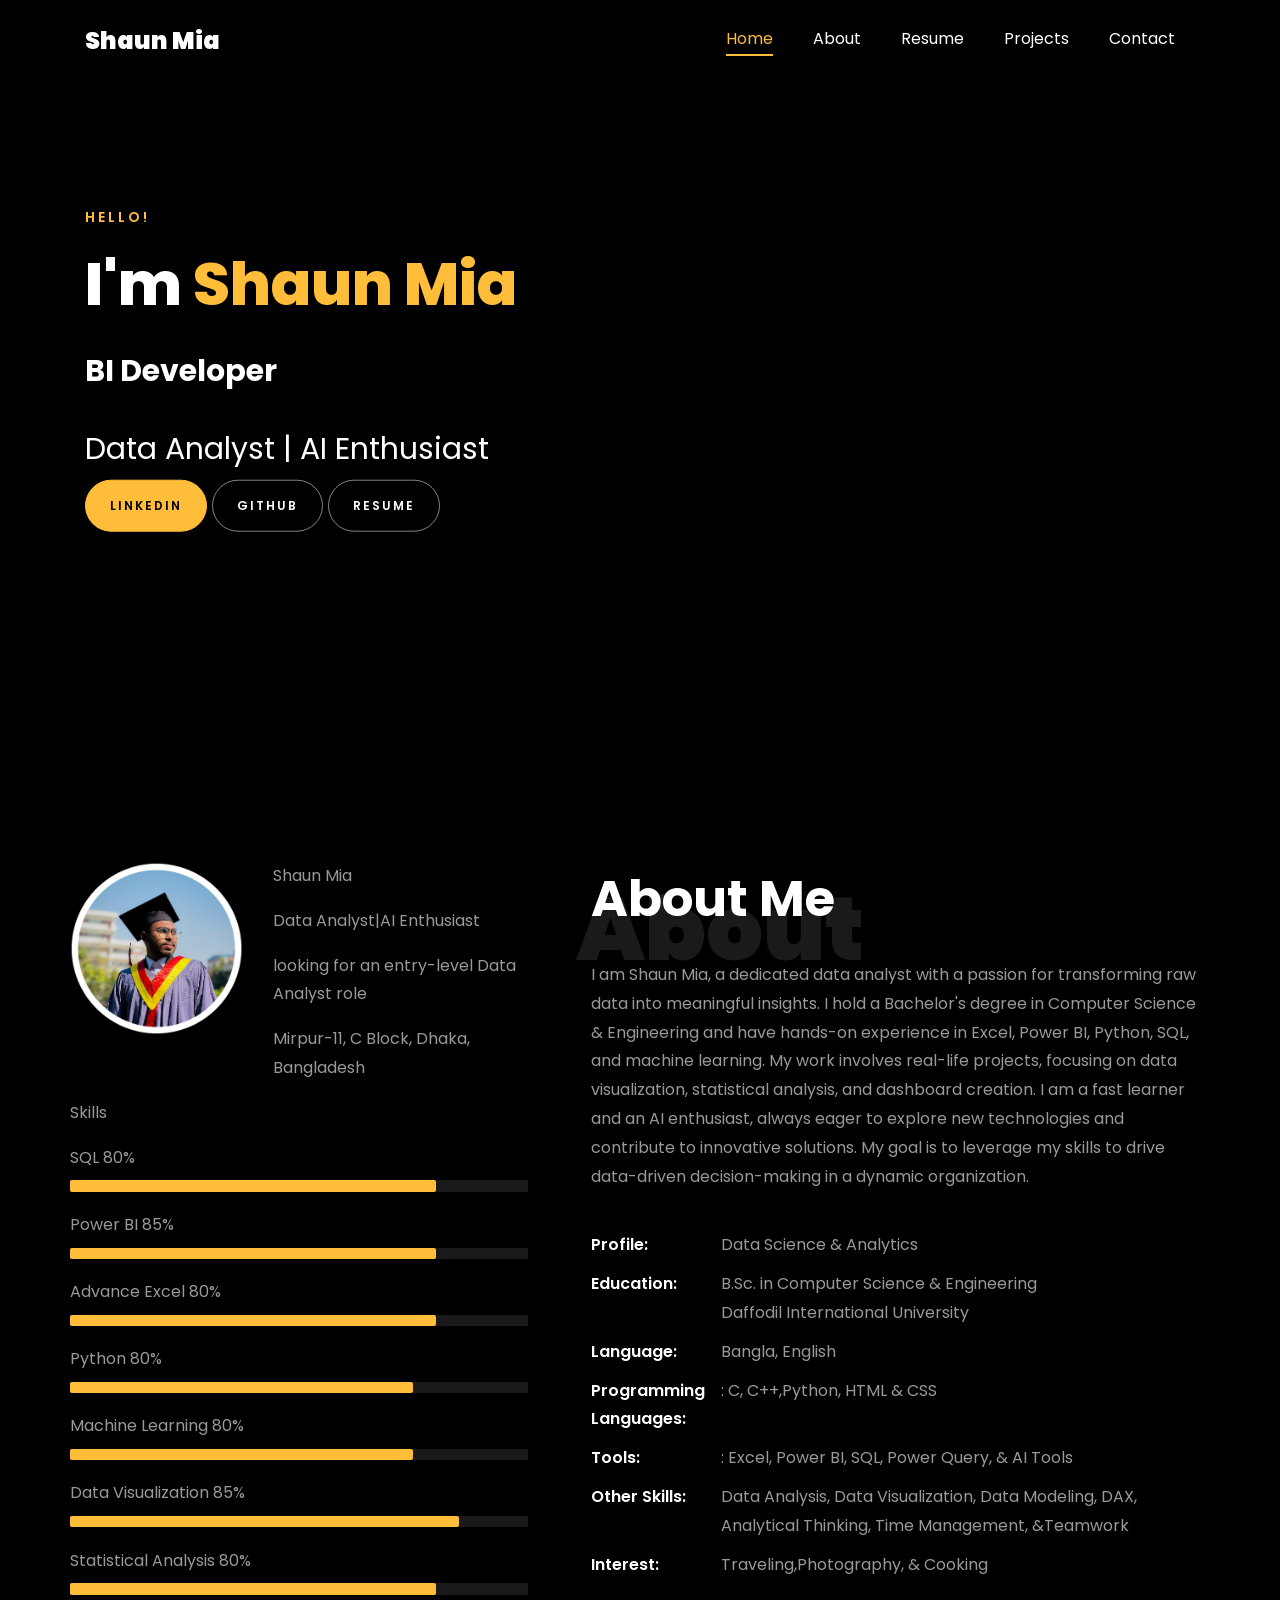
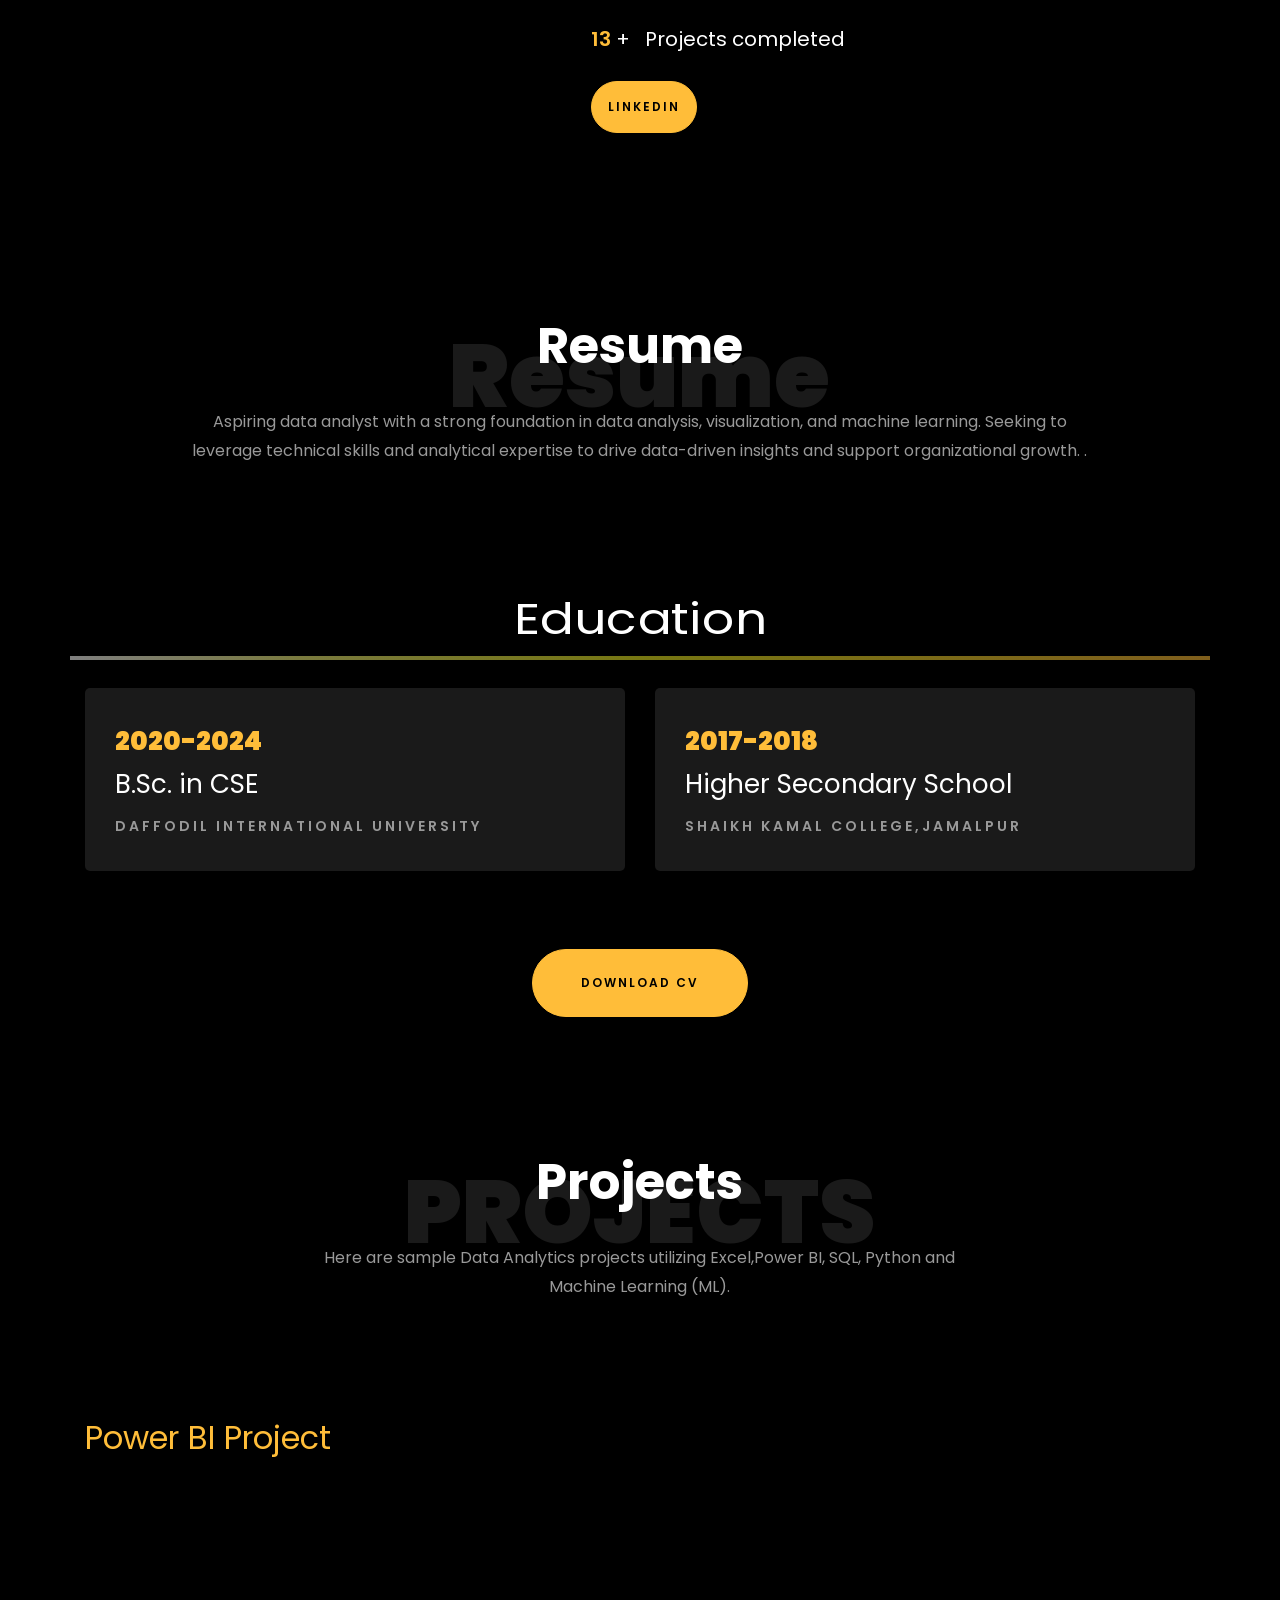
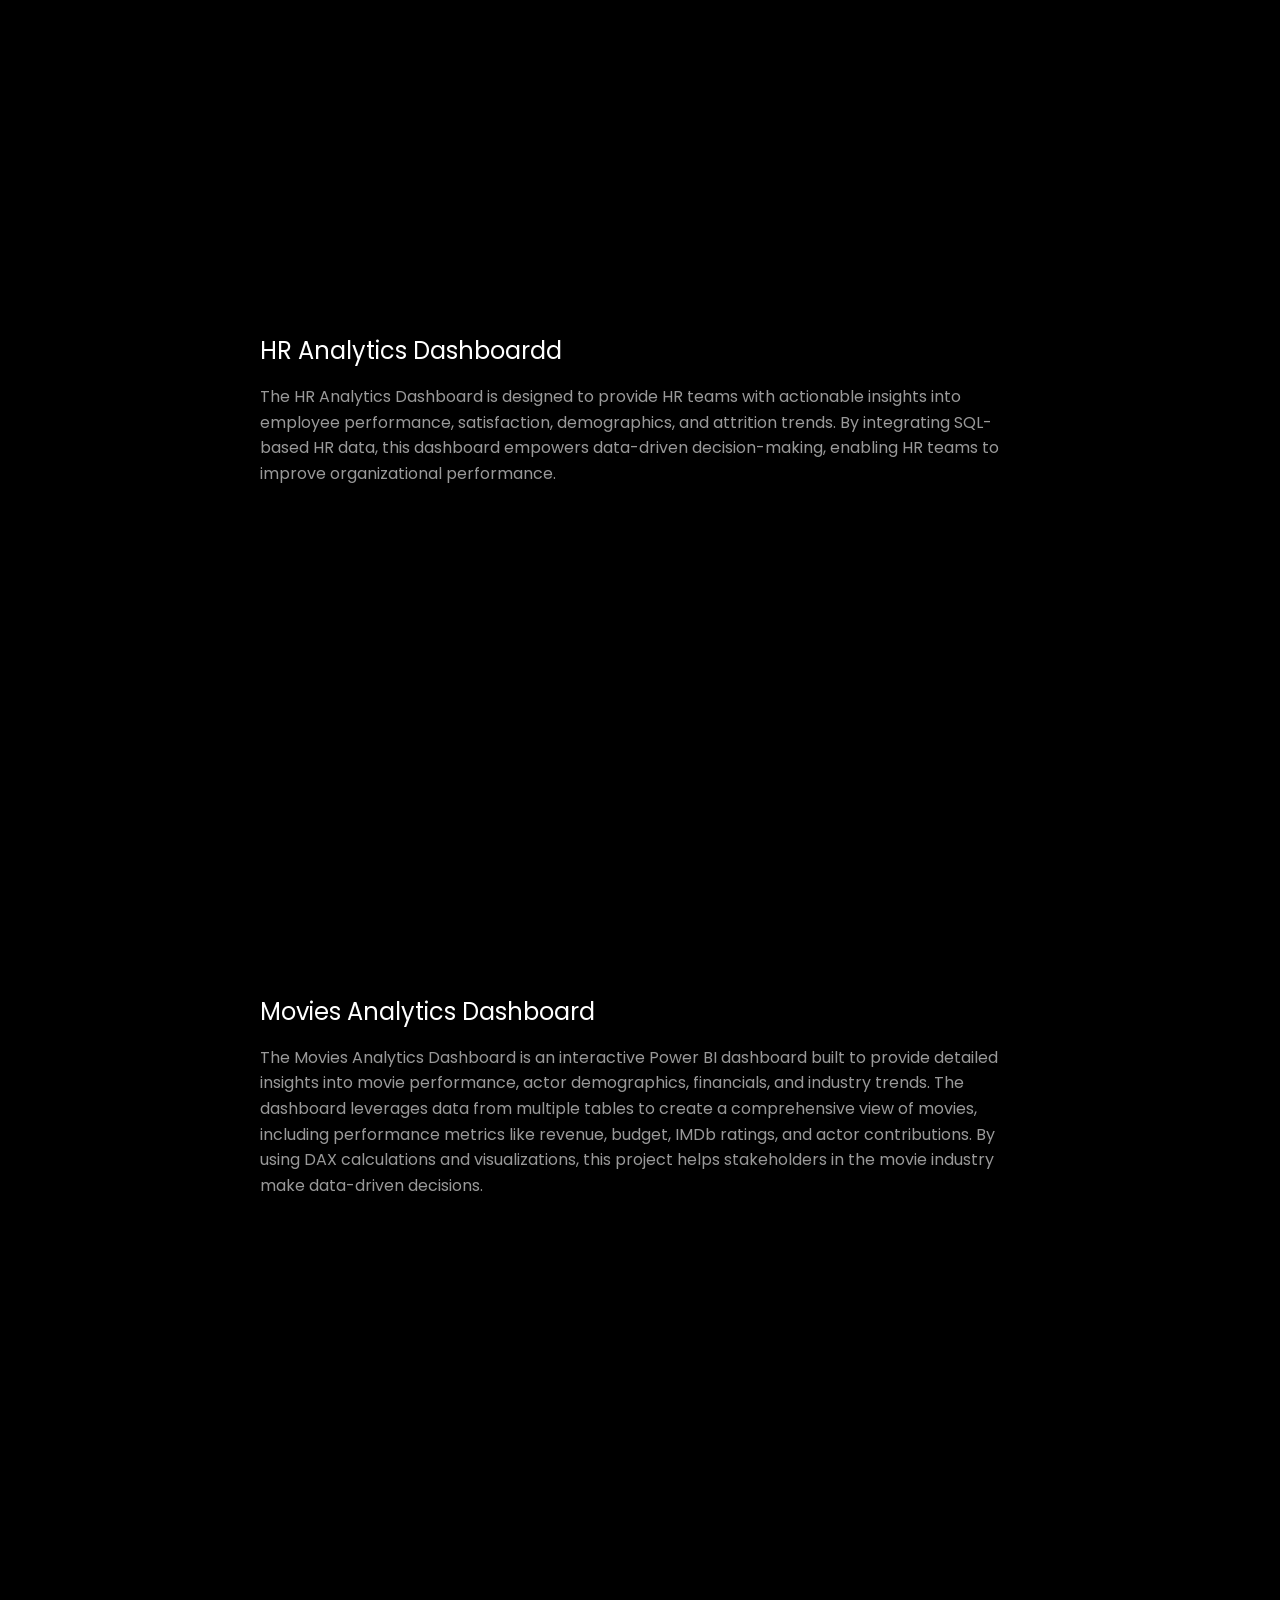
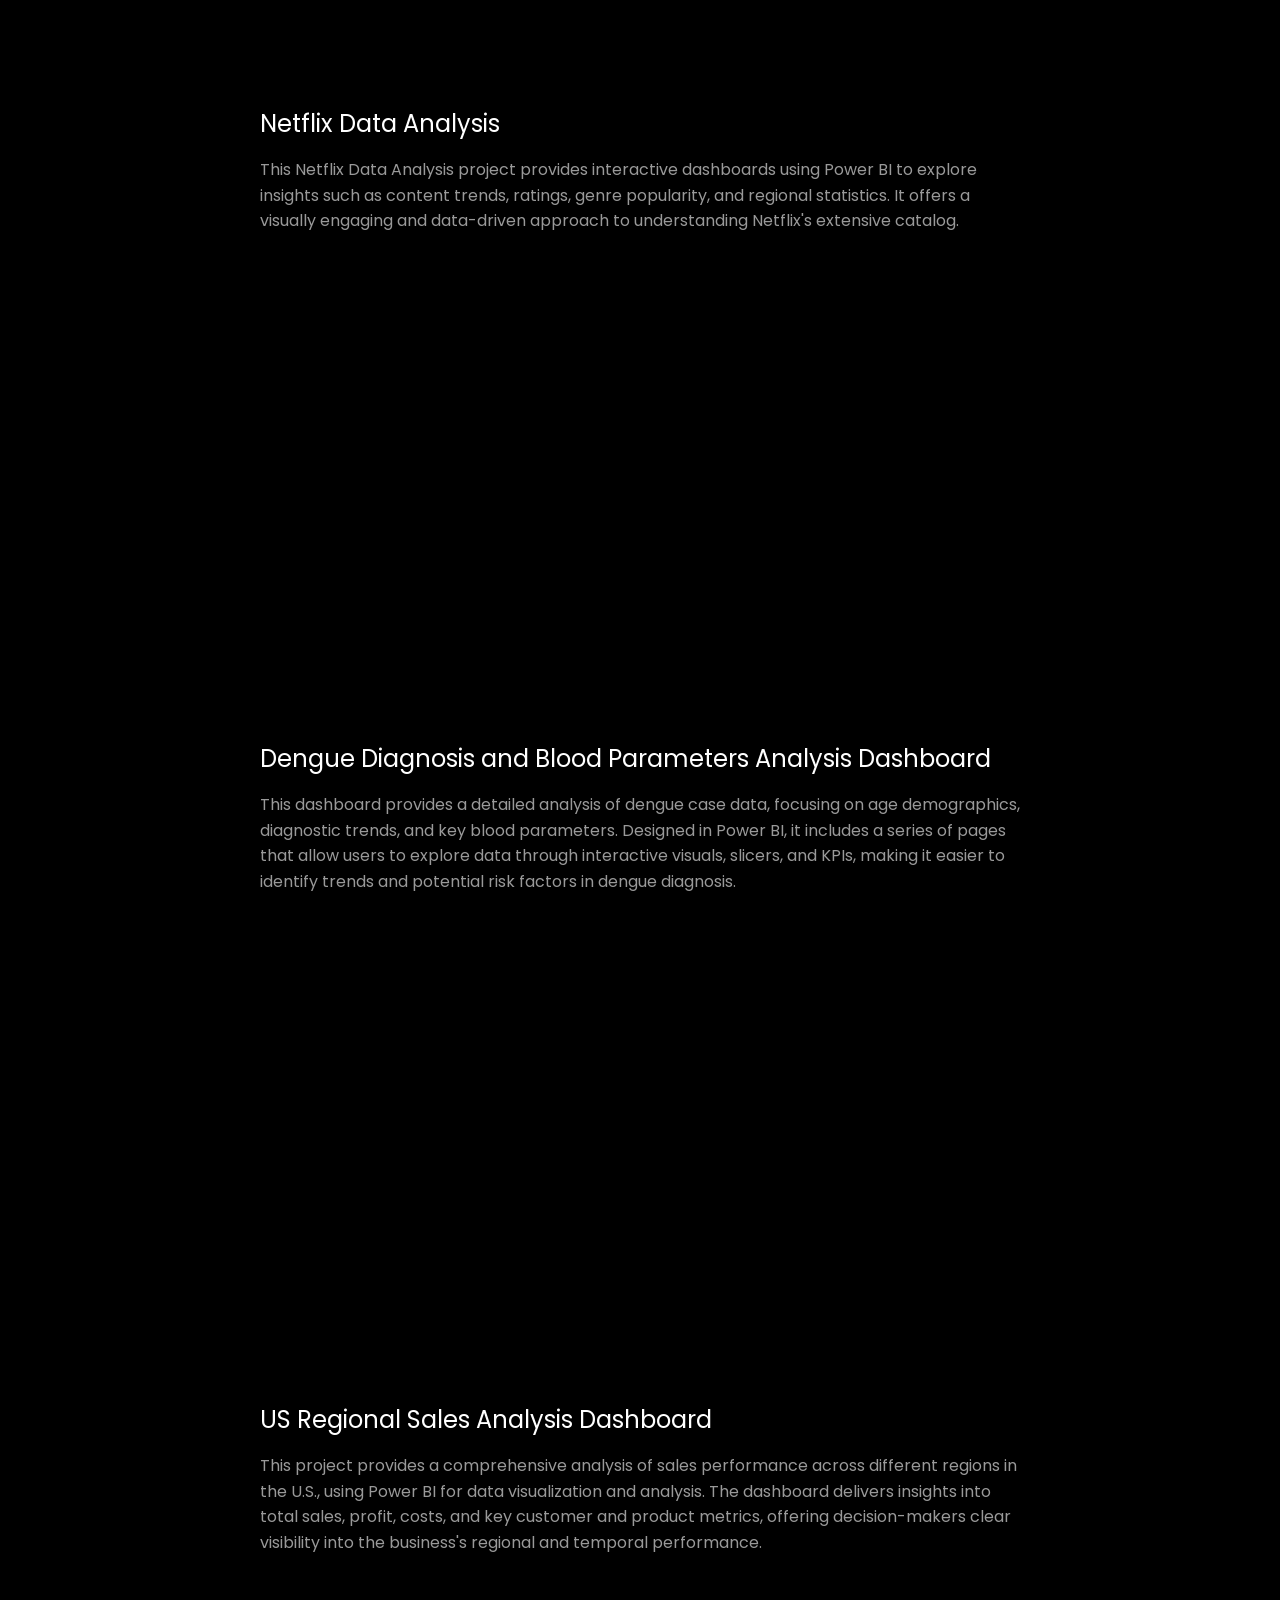
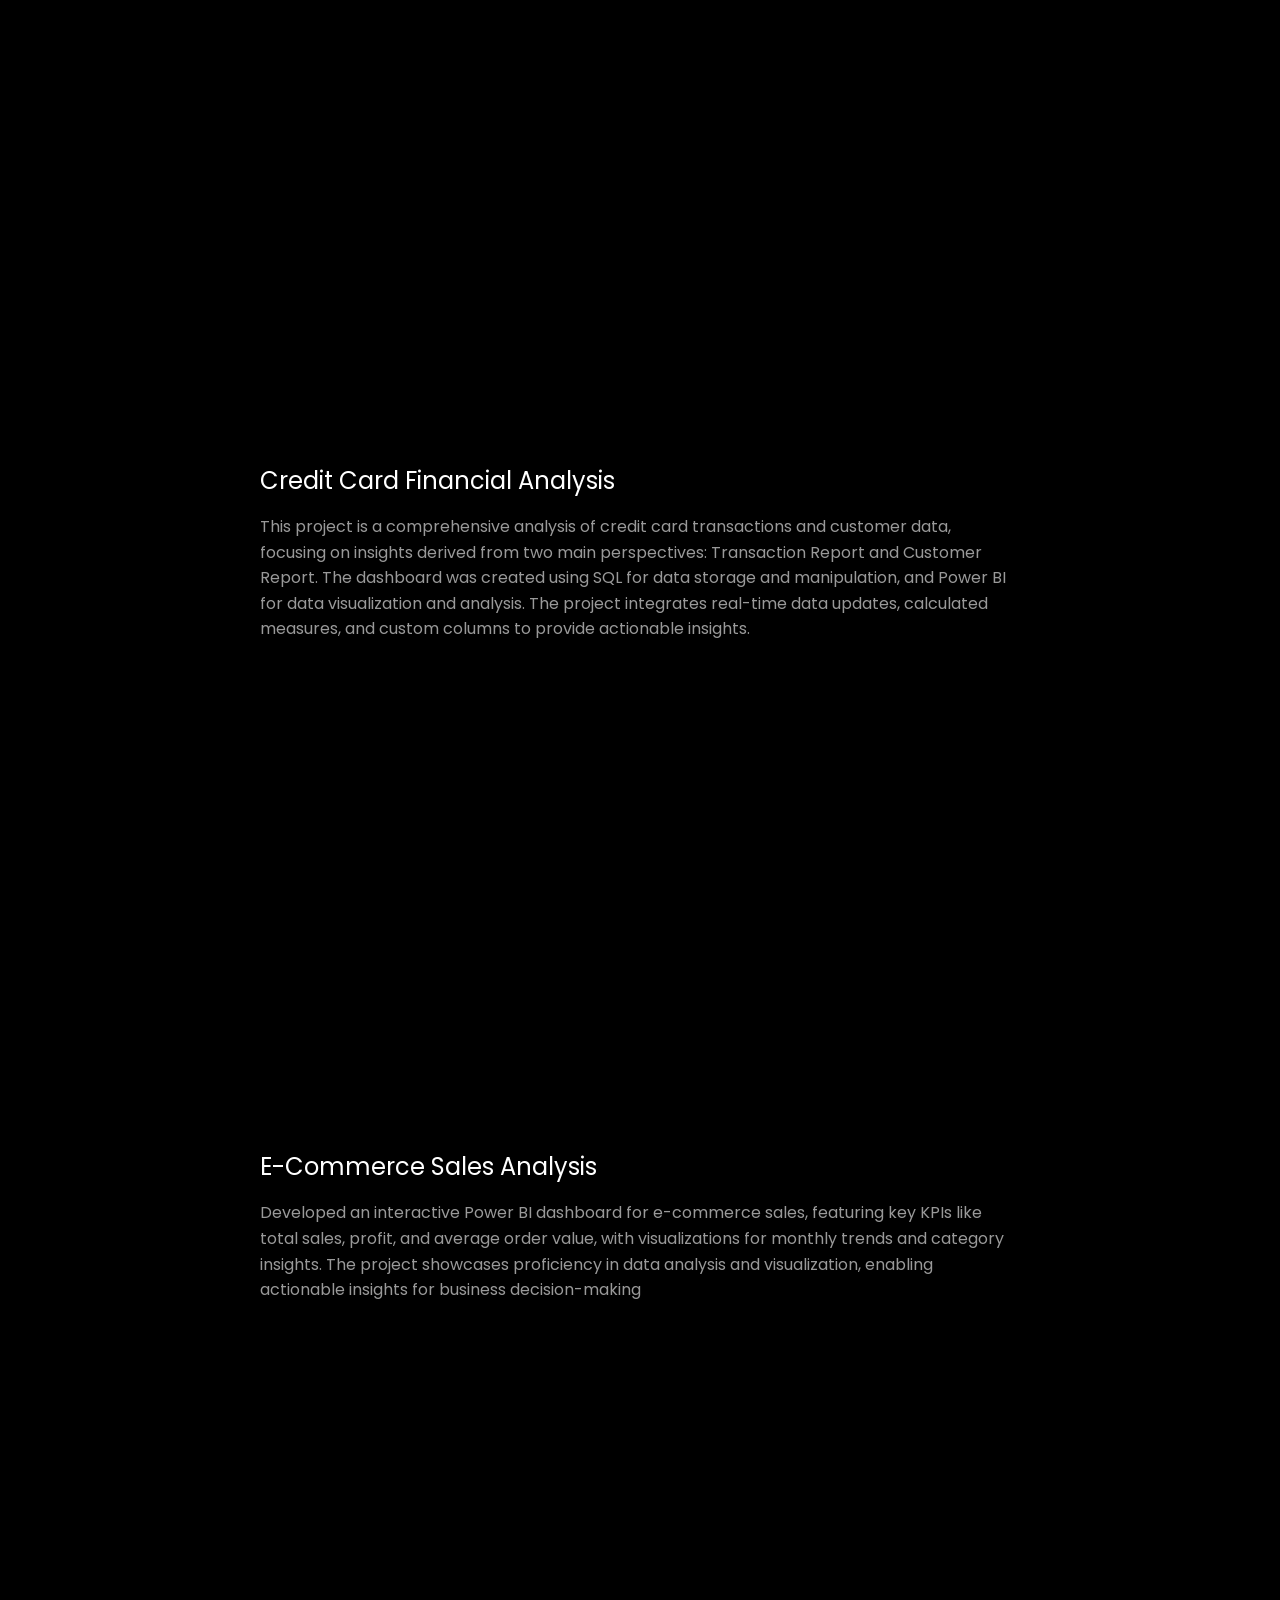
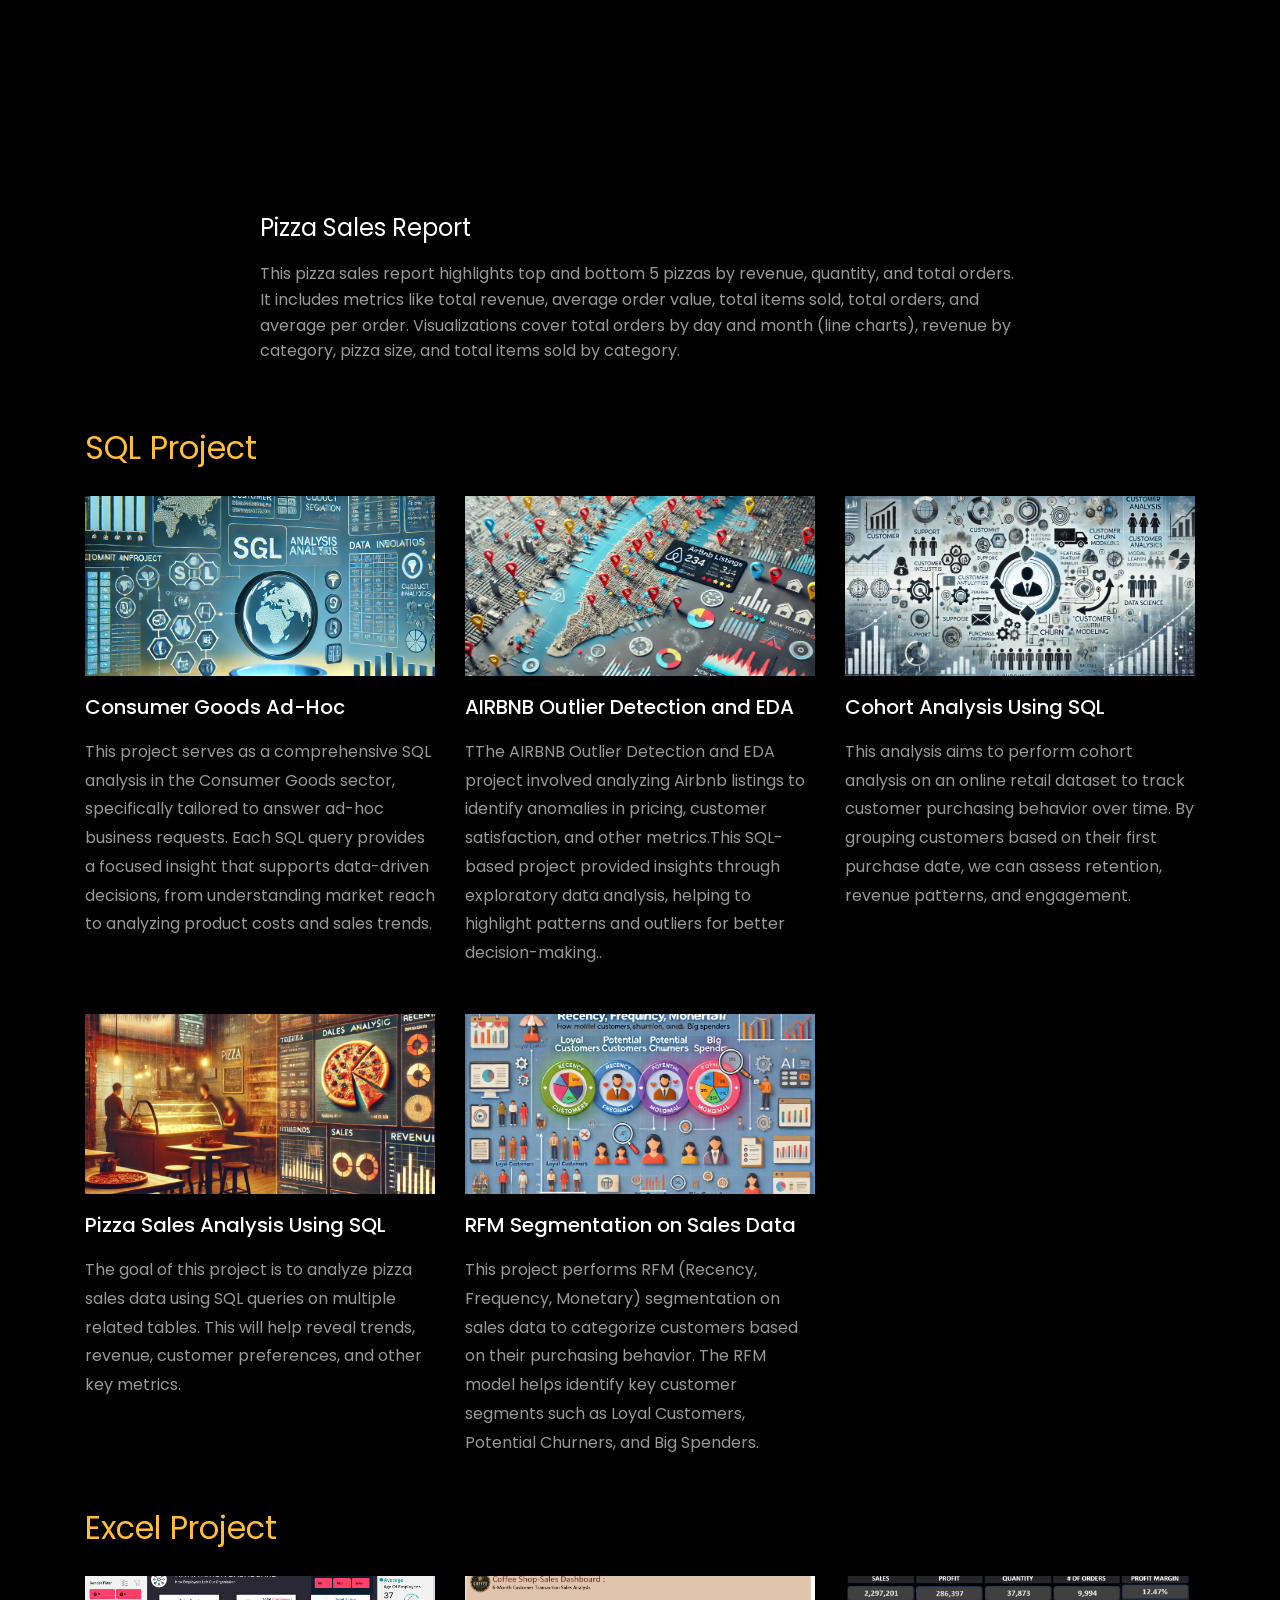
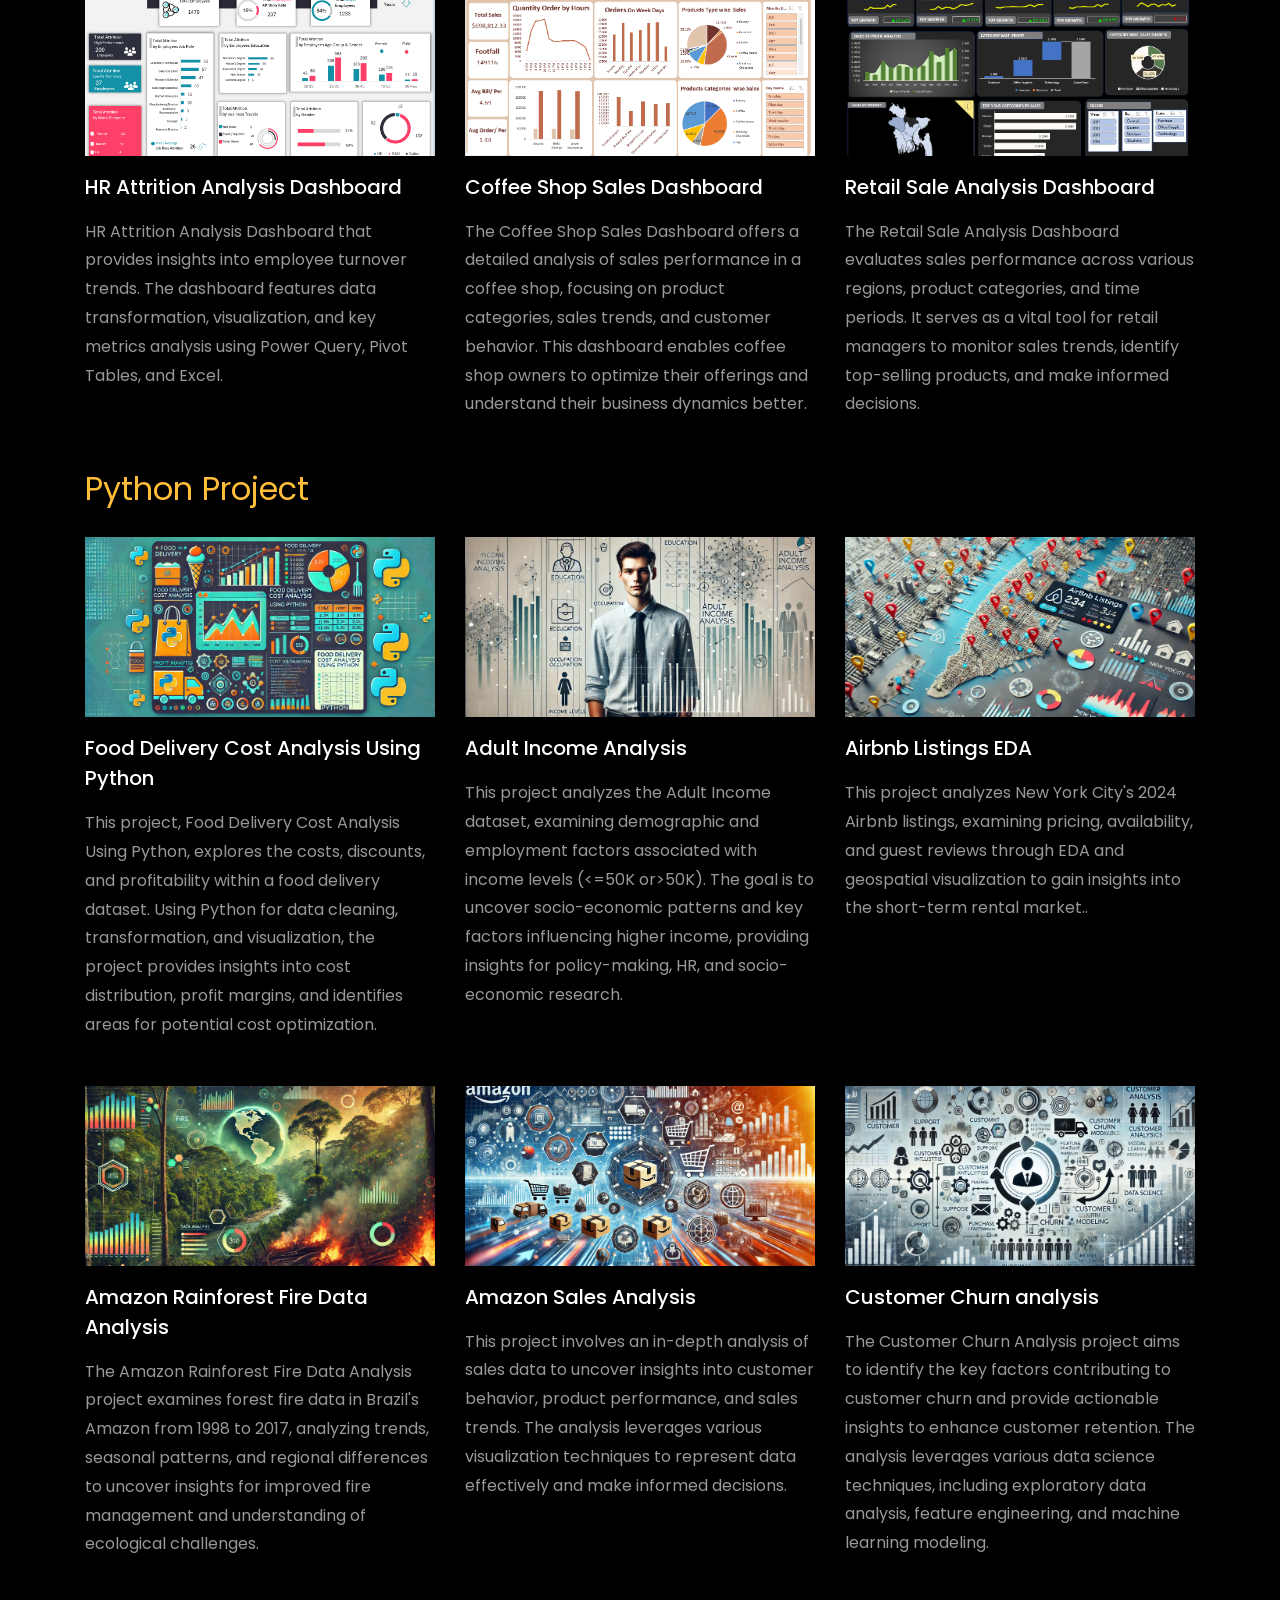
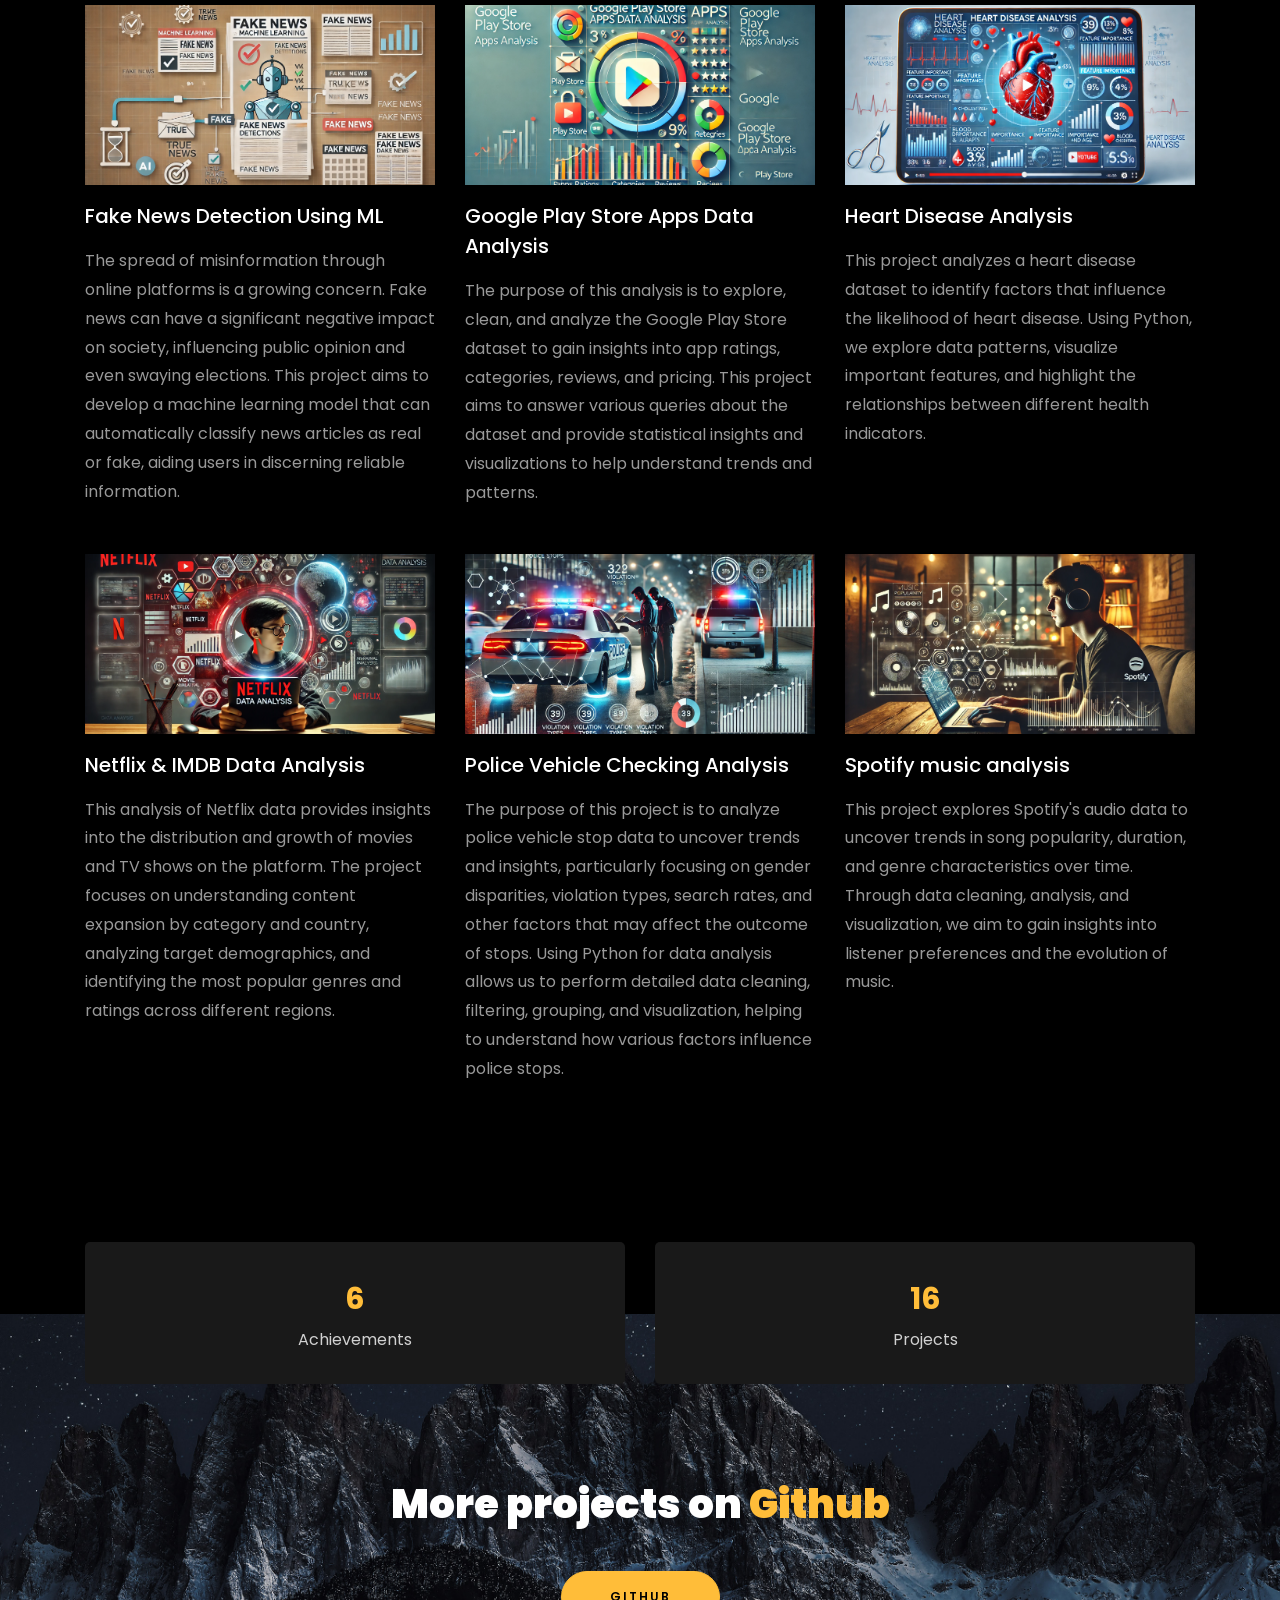
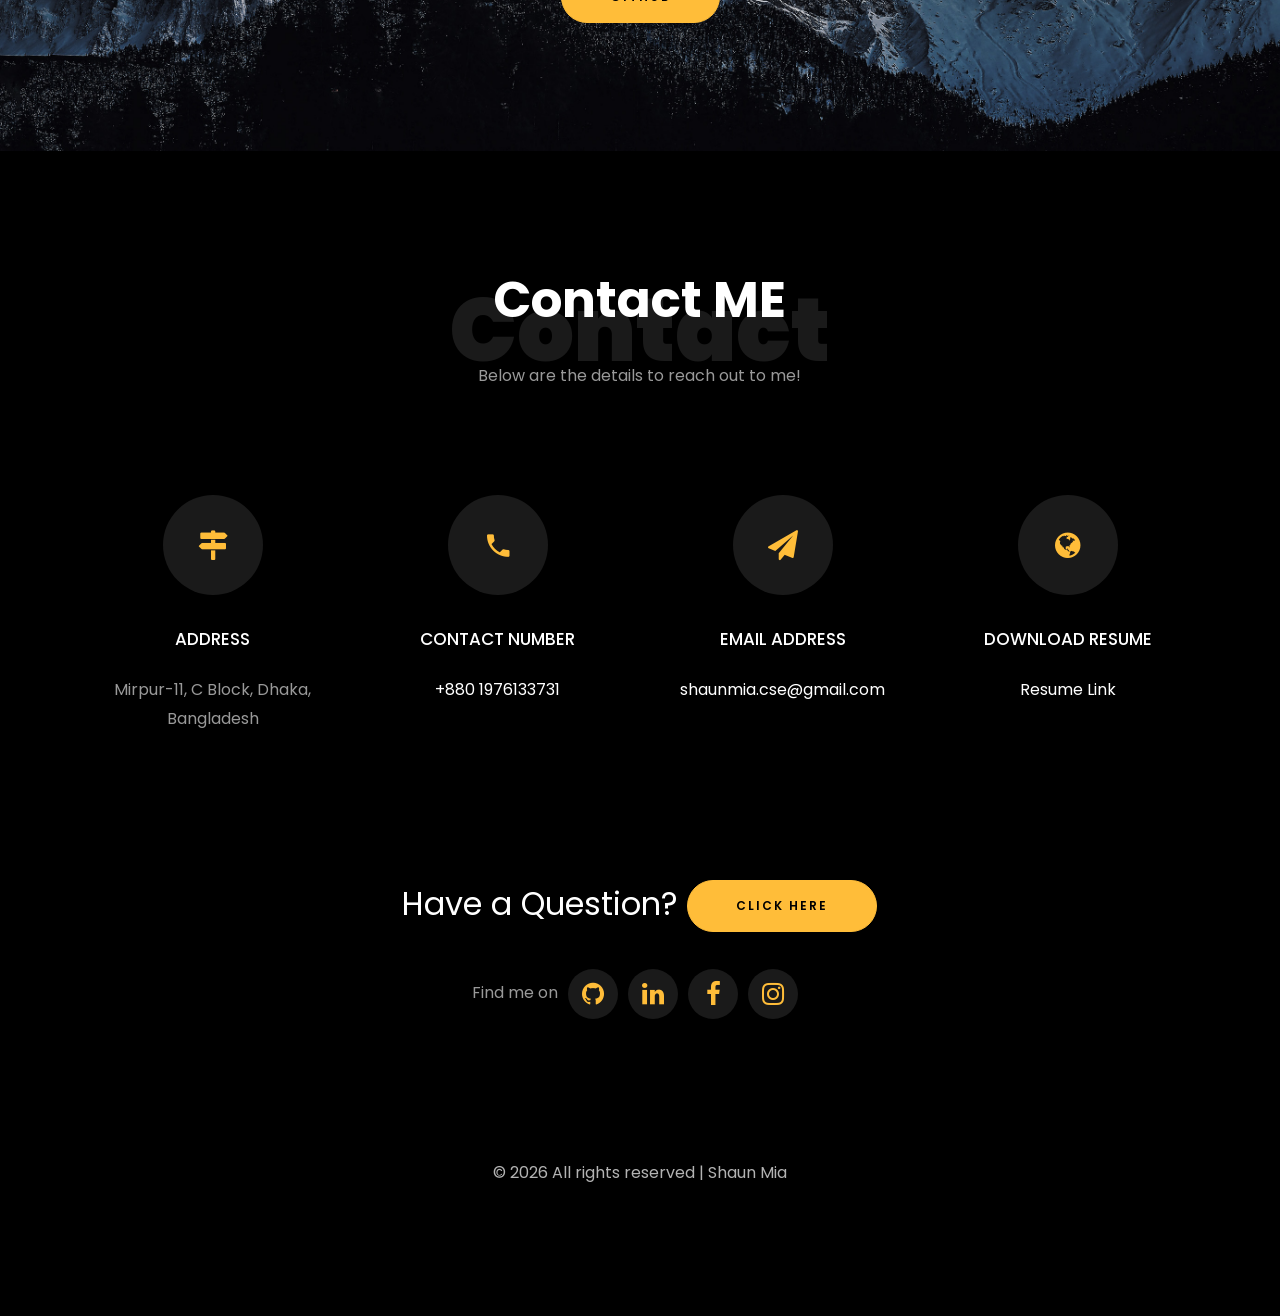
==== index.html @ ceba6eb0 "Update index.html" ====
<!DOCTYPE html>
<html lang="en">

<head>
	<title>Shaun Mia Portfolio</title>
	<meta charset="utf-8">
	<meta name="viewport" content="width=device-width, initial-scale=1, shrink-to-fit=no">

	<link href="https://fonts.googleapis.com/css?family=Poppins:100,200,300,400,500,600,700,800,900" rel="stylesheet">

	<link rel="stylesheet" href="css/open-iconic-bootstrap.min.css">
	<link rel="stylesheet" href="css/animate.css">

	<link rel="stylesheet" href="css/owl.carousel.min.css">
	<link rel="stylesheet" href="css/owl.theme.default.min.css">
	<link rel="stylesheet" href="css/magnific-popup.css">

	<link rel="stylesheet" href="css/aos.css">

	<link rel="stylesheet" href="css/ionicons.min.css">

	<link rel="stylesheet" href="css/flaticon.css">
	<link rel="stylesheet" href="css/icomoon.css">
	<link rel="stylesheet" href="css/style.css">
	<!-- add icon link -->
	<link rel="icon" href="./images/Logo.png" type="image/x-icon" />




	<style>
		/*======================================
//--//-->   ABOUT
======================================*/

		.about-mf .box-shadow-full {
			padding-top: 4rem;
			padding-bottom: 4rem;
		}

		.about-mf .about-img {
			margin-bottom: 2rem;
		}

		.about-mf .about-img img {
			margin-left: 10px;
		}


		.skill-mf .progress {
			/* background-color: #cde1f8; */
			margin: .5rem 0 1.2rem 0;
			border-radius: 0;
			height: .7rem;
		}

		.skill-mf .progress .progress-bar {
			height: .7rem;
			background-color: #ffbd39;
		}


		/* Animation styles */
		#typing-animation {
			position: relative;
			font-size: 30px;
			font-weight: bold;
			color: rgb(255, 255, 255);
			overflow: hidden;
			white-space: nowrap;
			animation: typing 3s steps(20, end) infinite;
		}

		#typing-animation:before {
			content: "";
			/* position: absolute; */
			top: 0;
			left: 0;
			width: 0;
			height: 100%;
			background-color: #ccc;
			animation: typing-cursor 0.5s ease-in-out infinite;
		}

		@keyframes typing {
			from {
				width: 0;
			}

			to {
				width: 100%;
			}
		}

		@keyframes typing-cursor {
			from {
				width: 5px;
			}

			to {
				width: 0;
			}
		}


		/* project image zoom effect */

		.zoom-effect {
			overflow: hidden;
			transition: transform 0.3s ease-out;
		}

		.zoom-effect:hover {
			transform: scale(1.1);
		}
	</style>


</head>

<body data-spy="scroll" data-target=".site-navbar-target" data-offset="300">


	<nav class="navbar navbar-expand-lg navbar-dark ftco_navbar ftco-navbar-light site-navbar-target" id="ftco-navbar">
		<div class="container">
			<a class="navbar-brand" href="index.html">Shaun Mia</a>
			<button class="navbar-toggler js-fh5co-nav-toggle fh5co-nav-toggle" type="button" data-toggle="collapse"
				data-target="#ftco-nav" aria-controls="ftco-nav" aria-expanded="false" aria-label="Toggle navigation">
				<span class="oi oi-menu"></span> Menu
			</button>

			<div class="collapse navbar-collapse" id="ftco-nav">
				<ul class="navbar-nav nav ml-auto">
					<li class="nav-item"><a href="#home-section" class="nav-link"><span>Home</span></a></li>
					<li class="nav-item"><a href="#about-section" class="nav-link"><span>About</span></a></li>
					<li class="nav-item"><a href="#resume-section" class="nav-link"><span>Resume</span></a></li>
					<li class="nav-item"><a href="#project-section" class="nav-link"><span>Projects</span></a></li>
					<li class="nav-item"><a href="#contact-section" class="nav-link"><span>Contact</span></a></li>
				</ul>
			</div>
		</div>
	</nav>
	<section id="home-section" class="hero">
		<div class="home-slider  owl-carousel">
			<div class="slider-item ">
				<div class="overlay"></div>
				<div class="container">
					<div class="row d-md-flex no-gutters slider-text align-items-end justify-content-end"
						data-scrollax-parent="true">

						<div class="one-forth d-flex  align-items-center ftco-animate"
							data-scrollax=" properties: { translateY: '70%' }">
							<div class="text">
								<span class="subheading">Hello!</span>
								<h1 class="mb-4 mt-3">I'm <span>Shaun Mia</span></h1>

								<!-- Element to contain animated typing -->
								<span id="typing-animation"></span>

								<script>

									// Initialize the typing animation
									const typingAnimationElement = document.getElementById('typing-animation');

									// Create an array of typing text
									const typingTexts = [
										'Data Analyst  ',
										' BI Developer  ',
										'AI Enthusiast',
									];

									// Create a function to display the typing animation for a given text
									function playTypingAnimation(text) {
										// Loop through each character and add it to the element
										for (let i = 0; i < text.length; i++) {
											setTimeout(() => {
												typingAnimationElement.textContent += text[i];
											}, i * 200); // Increase the delay to slow down the typing animation
										}

										// Once the animation is complete, reset the text and start over
										setTimeout(() => {
											typingAnimationElement.textContent = '';
											playTypingAnimation(typingTexts[(typingTexts.indexOf(text) + 1) % typingTexts.length]);
										}, text.length * 200);
									}

									// Start the typing animation loop
									playTypingAnimation(typingTexts[0]);

								</script>

								<br>
								<br>
								<h2>Data Analyst | AI Enthusiast</h2>
								<!-- <h2 class="d-flex" style="margin-bottom: 0">With over 5 years of experience</h2> -->
								<!-- <br> -->
								<p><a href="ttps://www.linkedin.com/in/shaun-mia"
										class="btn btn-primary py-3 px-4">LinkedIn</a>
									<a href="https://github.com/shaun-mia"
										class="btn btn-white btn-outline-white py-3 px-4">GitHub</a>
									<a href="https://shaun-mia.github.io/Shaun_Mia_Resume.pdf"
										class="btn btn-white btn-outline-white py-3 px-4">Resume</a>
								</p>
							</div>
						</div>
					</div>
				</div>
			</div>
		</div>
	</section>


	<!--   About Section-->
	<section class="ftco-about img ftco-section ftco-no-pb" id="about-section">
		<div class="container">
			<div class="row">
				<div class="row d-flex align-items-stretch">
					<!-- <div class="row d-flex"> -->
					<div class="col-md-6 col-lg-5 d-flex">
						<div class="img-about img d-flex align-items-stretch">
							<div class="overlay">
								<div class="row">
									<div class="col-sm-6 col-md-5">
										<div class="about-img">
											<img src="images/about-me.png" class="img-fluid rounded b-shadow-a" alt="">
										</div>
									</div>
									<!-- Details next to profile image -->
									<div class="col-sm-6 col-md-7">
										<div class="about-info">
											<p><span class="title-s"></span> <span>Shaun Mia</span></p>
											<p><span class="title-s"> </span> <span>Data Analyst|AI Enthusiast</span>
											</p>
											<p><span class="title-s"> </span> <span>looking for an entry-level Data
													Analyst role </span>
											</p>
											<p><span class="title-s"></span> <span>Mirpur-11, C Block, Dhaka,
													Bangladesh</span></p>
										</div>
									</div>
								</div>
								<div class="skill-mf">
									<p class="title-s">Skills</p>
									<span>SQL</span> <span class="pull-right">80%</span>
									<div class="progress">
										<div class="progress-bar" role="progressbar" style="width: 80%;"
											aria-valuenow="80" aria-valuemin="0" aria-valuemax="100"></div>
									</div>

									<span>Power BI</span> <span class="pull-right">85%</span>
									<div class="progress">
										<div class="progress-bar" role="progressbar" style="width: 80%"
											aria-valuenow="80" aria-valuemin="0" aria-valuemax="100"></div>
									</div>

									<span>Advance Excel</span> <span class="pull-right">80%</span>
									<div class="progress">
										<div class="progress-bar" role="progressbar" style="width: 80%"
											aria-valuenow="80" aria-valuemin="0" aria-valuemax="100"></div>
									</div>

									<span>Python</span> <span class="pull-right">80%</span>
									<div class="progress">
										<div class="progress-bar" role="progressbar" style="width: 75%"
											aria-valuenow="75" aria-valuemin="0" aria-valuemax="100"></div>
									</div>

									<span>Machine Learning</span> <span class="pull-right">80%</span>
									<div class="progress">
										<div class="progress-bar" role="progressbar" style="width: 75%"
											aria-valuenow="75" aria-valuemin="0" aria-valuemax="100"></div>
									</div>

									<span>Data Visualization</span> <span class="pull-right">85%</span>
									<div class="progress">
										<div class="progress-bar" role="progressbar" style="width: 85%"
											aria-valuenow="85" aria-valuemin="0" aria-valuemax="100"></div>
									</div>

									<span>Statistical Analysis</span> <span class="pull-right">80%</span>
									<div class="progress">
										<div class="progress-bar" role="progressbar" style="width: 80%"
											aria-valuenow="80" aria-valuemin="0" aria-valuemax="100"></div>
									</div>
								</div>

							</div>
						</div>
					</div>

					<div class="col-md-6 col-lg-7 pl-lg-5 pb-5">
						<div class="row justify-content-start pb-3">
							<div class="col-md-12 heading-section ftco-animate">

								<h1 class="big">About</h1>
								<h2 class="mb-4">About Me</h2>

								<p>I am Shaun Mia, a dedicated data analyst with a passion for transforming raw data
									into meaningful insights.
									I hold a Bachelor's degree in Computer Science & Engineering and have hands-on
									experience in Excel, Power BI, Python, SQL,
									and machine learning. My work involves real-life projects, focusing on data
									visualization, statistical analysis, and dashboard creation.
									I am a fast learner and an AI enthusiast, always eager to explore new technologies
									and contribute to innovative solutions.
									My goal is to leverage my skills to drive data-driven decision-making in a dynamic
									organization.</p>
								<ul class="about-info mt-4 px-md-0 px-2">
									<li class="d-flex"><span>Profile:</span> <span>Data Science &amp; Analytics</span>
									</li>
									<li class="d-flex"><span>Education:</span> <span>B.Sc. in Computer Science &
											Engineering <br>
											Daffodil International University</span></li>
									<li class="d-flex"><span>Language:</span> <span> Bangla, English</span></li>
									<li class="d-flex"><span>Programming Languages:</span> <span>: C, C++,Python, HTML
											&amp; CSS </span></li>
									<li class="d-flex"><span>Tools:</span> <span>: Excel, Power BI, SQL, Power Query,
											&amp; AI Tools </span></li>
									<li class="d-flex"><span>Other Skills:</span> <span> Data Analysis, Data
											Visualization, Data Modeling, DAX, Analytical Thinking, Time Management,
											&amp;Teamwork </span></li>
									<li class="d-flex"><span>Interest:</span> <span>Traveling,Photography, &amp;
											Cooking</span></li>

								</ul>
							</div>
						</div>


						<div class="counter-wrap ftco-animate d-flex mt-md-3">
							<div class="text">
								<p class="mb-4">
									<span class="number" data-number="20">0</span> <span>+</span>
									<span>&nbsp; Projects completed</span>
								</p>
								<p><a href="https://www.linkedin.com/in/shaun-mia/"
										class="btn btn-primary py-3 px-3">LinkedIn</a></p>
							</div>
						</div>
					</div>
				</div>
			</div>
		</div>
	</section>

	<!-- Reasume section -->

	<section class="ftco-section ftco-no-pb" id="resume-section">
		<div class="container">
			<div class="row justify-content-center pb-5">
				<div class="col-md-10 heading-section text-center ftco-animate">
					<h1 class="big big-2">Resume</h1>
					<h2 class="mb-4">Resume</h2>
					<p>Aspiring data analyst with a strong foundation in data analysis, visualization, and machine
						learning.
						Seeking to leverage technical skills and analytical expertise to drive data-driven insights and
						support organizational growth. .</p>
				</div>
			</div>
			<br>
			<br>
			<div class="row">
				<h1 class="big-4">Education</h1>
				<div class="underline"></div>
			</div>
			<br>

			<div class="row">
				<div class="col-md-6">
					<div class="resume-wrap ftco-animate">
						<span class="date">2020-2024</span>
						<h2>B.Sc. in CSE</h2>
						<span class="position">Daffodil International University</span>
					</div>
				</div>

				<div class="col-md-6">
					<div class="resume-wrap ftco-animate">
						<span class="date">2017-2018</span>
						<h2>Higher Secondary School</h2>
						<span class="position">Shaikh Kamal College,Jamalpur</span>
					</div>
				</div>
			</div>
			<div class="row justify-content-center mt-5">
				<div class="col-md-6 text-center ftco-animate">
					<p><a href="https://drive.google.com/file/d/1qoX3YH3z4DqXsYKkt-gtsfPrTEelCVWy/view?usp=sharing"
							class="btn btn-primary py-4 px-5">Download CV</a></p>
				</div>
			</div>
		</div>
	</section>

	<!-- Project Section-->

	<section class="ftco-section" id="project-section">
		<div class="container">
			<div class="row justify-content-center mb-5 pb-5">
				<div class="col-md-7 heading-section text-center ftco-animate">
					<h1 class="big big-2">PROJECTS</h1>
					<h2 class="mb-4">Projects</h2>
					<p>Here are sample Data Analytics projects utilizing Excel,Power BI, SQL, Python and Machine
						Learning (ML).</p>
				</div>
			</div>

			<!-- Project For Power BI-->

			<h2 class="mb-4"> <a href="https://github.com/shaun-mia/Power-BI-Data-Analysis-Project"> Power BI
					Project</a></h2>


			
			<!-- HR Analytics Dashboard-->
			<section style="width: 100%; max-width: 800px; margin: 0 auto; padding: 20px;">

				<div style="margin-bottom: 40px;">

					<!-- Power BI Dashboard Embed -->
					<div style="position: relative; width: 100%; padding-top: 56.25%;"> <!-- 16:9 Aspect Ratio -->
						<iframe title="US Regional Sales Analysis Dashboard"
							src="https://app.powerbi.com/view?r=eyJrIjoiMGZhYjY1NjItZDZiYS00NWRiLWE4NDAtNjQzMTMxZGVhMjU2IiwidCI6IjEyYjQwYmQxLTllNjEtNDMyOS1iNGJmLTk2MjQ1NTgzOGQ4OCIsImMiOjEwfQ%3D%3D"
							style="position: absolute; top: 0; left: 0; width: 100%; height: 100%; border: none;"
							allowFullScreen="true">
						</iframe>
					</div>
					<h2 class="project-title">
						<a href="https://github.com/shaun-mia/Power-BI-Data-Analysis-Project/tree/main/HR%20Analytics%20%20Dashboard"
							target="_blank">HR Analytics Dashboardd</a>
					</h2>

					<p style="margin-top: 15px; line-height: 1.6;">
						The HR Analytics Dashboard is designed to provide HR teams with actionable insights into
						employee performance, satisfaction, demographics, and attrition trends.
						By integrating SQL-based HR data, this dashboard empowers data-driven decision-making, enabling
						HR teams to improve organizational performance.
					</p>
				</div>
			</section>





			<!-- Movies Analytics Dashboard -->
			<section style="width: 100%; max-width: 800px; margin: 0 auto; padding: 20px;">

				<div style="margin-bottom: 40px;">

					<!-- Power BI Dashboard Embed -->
					<div style="position: relative; width: 100%; padding-top: 56.25%;"> <!-- 16:9 Aspect Ratio -->
						<iframe title="US Regional Sales Analysis Dashboard"
							src="https://app.powerbi.com/view?r=eyJrIjoiYjMwZTBkMzktMmVkNS00NmFmLWI5ZDUtZTRjMjk0MTM5MDk1IiwidCI6IjEyYjQwYmQxLTllNjEtNDMyOS1iNGJmLTk2MjQ1NTgzOGQ4OCIsImMiOjEwfQ%3D%3D"
							style="position: absolute; top: 0; left: 0; width: 100%; height: 100%; border: none;"
							allowFullScreen="true">
						</iframe>
					</div>
					<h2 class="project-title">
						<a href="https://github.com/shaun-mia/Power-BI-Data-Analysis-Project/tree/main/Movies%20Analytics%20Dashboard"
							target="_blank">Movies Analytics Dashboard</a>
					</h2>

					<p style="margin-top: 15px; line-height: 1.6;">
						The Movies Analytics Dashboard is an interactive Power BI dashboard built to provide detailed
						insights into movie performance, actor demographics, financials, and industry trends.
						The dashboard leverages data from multiple tables to create a comprehensive view of movies,
						including performance metrics like revenue, budget,
						IMDb ratings, and actor contributions. By using DAX calculations and visualizations, this
						project helps stakeholders in the movie industry make data-driven decisions.
					</p>
				</div>
			</section>



			<!-- Netflix Data Analysis -->
			<section style="width: 100%; max-width: 800px; margin: 0 auto; padding: 20px;">

				<div style="margin-bottom: 40px;">

					<!-- Power BI Dashboard Embed -->
					<div style="position: relative; width: 100%; padding-top: 56.25%;"> <!-- 16:9 Aspect Ratio -->
						<iframe title="US Regional Sales Analysis Dashboard"
							src="https://app.powerbi.com/view?r=eyJrIjoiMGE4YTQ5MDItNTRlZC00MWEzLTk0NjEtZWJkZTNiMjk3ODc3IiwidCI6IjEyYjQwYmQxLTllNjEtNDMyOS1iNGJmLTk2MjQ1NTgzOGQ4OCIsImMiOjEwfQ%3D%3D"
							style="position: absolute; top: 0; left: 0; width: 100%; height: 100%; border: none;"
							allowFullScreen="true">
						</iframe>
					</div>
					<h2 class="project-title">
						<a href="https://github.com/shaun-mia/Power-BI-Data-Analysis-Project/tree/main/Netflix%20Data%20Analysis"
							target="_blank">Netflix Data Analysis</a>
					</h2>

					<p style="margin-top: 15px; line-height: 1.6;">
						This Netflix Data Analysis project provides interactive dashboards using Power BI to explore
						insights such as content trends, ratings, genre popularity,
						and regional statistics. It offers a visually engaging and data-driven approach to understanding
						Netflix's extensive catalog.
					</p>
				</div>
			</section>
			
			<!-- Dengue Diagnosis and Blood Parameters Analysis Dashboard -->
			<section style="width: 100%; max-width: 800px; margin: 0 auto; padding: 20px;">

				<div style="margin-bottom: 40px;">

					<!-- Power BI Dashboard Embed -->
					<div style="position: relative; width: 100%; padding-top: 56.25%;"> <!-- 16:9 Aspect Ratio -->
						<iframe title="US Regional Sales Analysis Dashboard"
							src="https://app.powerbi.com/view?r=eyJrIjoiNTU1MTRiODktMjNiOS00ZWQwLTg1NTktYzMxNDljZDhkNDRlIiwidCI6IjEyYjQwYmQxLTllNjEtNDMyOS1iNGJmLTk2MjQ1NTgzOGQ4OCIsImMiOjEwfQ%3D%3D"
							style="position: absolute; top: 0; left: 0; width: 100%; height: 100%; border: none;"
							allowFullScreen="true">
						</iframe>
					</div>
					<h2 class="project-title">
						<a href="https://github.com/shaun-mia/Power-BI-Data-Analysis-Project/tree/main/Dengue%20Diagnosis%20and%20Blood%20Parameters%20Analysis%20Dashboard"
							target="_blank">Dengue Diagnosis and Blood Parameters Analysis Dashboard</a>
					</h2>

					<p style="margin-top: 15px; line-height: 1.6;">
						This dashboard provides a detailed analysis of dengue case data, focusing on age demographics, diagnostic trends, and key blood parameters. Designed in Power BI, it includes a series of 
						pages that allow users to explore data through interactive visuals, slicers, and KPIs, making it easier to identify trends and potential risk factors in dengue diagnosis.
					</p>
				</div>
			</section>

			<!-- CUS Regional Sales Analysis Dashboard-->
			<section style="width: 100%; max-width: 800px; margin: 0 auto; padding: 20px;">

				<div style="margin-bottom: 40px;">

					<!-- Power BI Dashboard Embed -->
					<div style="position: relative; width: 100%; padding-top: 56.25%;"> <!-- 16:9 Aspect Ratio -->
						<iframe title="US Regional Sales Analysis Dashboard"
							src="https://app.powerbi.com/view?r=eyJrIjoiNDk1ZTkzZDYtYzNiYi00YWEzLWFkOGMtYzNlNzhhZDBiZjRiIiwidCI6IjEyYjQwYmQxLTllNjEtNDMyOS1iNGJmLTk2MjQ1NTgzOGQ4OCIsImMiOjEwfQ%3D%3D"
							style="position: absolute; top: 0; left: 0; width: 100%; height: 100%; border: none;"
							allowFullScreen="true">
						</iframe>
					</div>
					<h2 class="project-title">
						<a href="https://github.com/shaun-mia/Power-BI-Data-Analysis-Project/tree/main/US_Regional_Sales_Dashboard-main"
							target="_blank">US Regional Sales Analysis Dashboard</a>
					</h2>

					<p style="margin-top: 15px; line-height: 1.6;">
						This project provides a comprehensive analysis of sales performance across different regions in
						the U.S.,
						using Power BI for data visualization and analysis.
						The dashboard delivers insights into total sales, profit, costs, and key customer and product
						metrics,
						offering decision-makers clear visibility into the business's regional and temporal performance.
					</p>
				</div>
			</section>
			<!-- Credit card Financial -->
			<section style="width: 100%; max-width: 800px; margin: 0 auto; padding: 20px;">
				<div style="margin-bottom: 40px;">

					<!-- Power BI Dashboard Embed -->
					<div style="position: relative; width: 100%; padding-top: 56.25%;"> <!-- 16:9 Aspect Ratio -->
						<iframe title="Credit Card Financial Analysis"
							src="https://app.powerbi.com/view?r=eyJrIjoiZWRjNTlhYzctNDgxMi00ZWQxLWE3MWYtZjJlNDExNTE2ZTNiIiwidCI6IjEyYjQwYmQxLTllNjEtNDMyOS1iNGJmLTk2MjQ1NTgzOGQ4OCIsImMiOjEwfQ%3D%3D"
							style="position: absolute; top: 0; left: 0; width: 100%; height: 100%; border: none;"
							allowFullScreen="true">
						</iframe>
					</div>
					<h2 class="project-title">
						<a href="https://github.com/shaun-mia/Power-BI-Data-Analysis-Project/tree/main/Credit-Card-Financial-Dashboard-main"
							target="_blank">Credit Card Financial Analysis</a>
					</h2>

					<p style="margin-top: 15px; line-height: 1.6;">
						This project is a comprehensive analysis of credit card transactions and customer data,
						focusing on insights derived from two main perspectives: Transaction Report and Customer
						Report. The dashboard was created using SQL for data storage and manipulation, and Power BI
						for data visualization and analysis. The project integrates real-time data updates,
						calculated measures, and custom columns to provide actionable insights.
					</p>
				</div>
			</section>
			<!-- Ecomarce Sales -->
			<section style="width: 100%; max-width: 800px; margin: 0 auto; padding: 20px;">

				<div style="margin-bottom: 40px;">

					<!-- Power BI Dashboard Embed -->
					<div style="position: relative; width: 100%; padding-top: 56.25%;"> <!-- 16:9 Aspect Ratio -->
						<iframe title="Credit Card Financial Analysis"
							src="https://app.powerbi.com/view?r=eyJrIjoiYjE2Nzk1YTAtMDNhOS00Y2ZmLWFiMzctYmYxOTQ3NzE3YTc3IiwidCI6IjEyYjQwYmQxLTllNjEtNDMyOS1iNGJmLTk2MjQ1NTgzOGQ4OCIsImMiOjEwfQ%3D%3D"
							style="position: absolute; top: 0; left: 0; width: 100%; height: 100%; border: none;"
							allowFullScreen="true">
						</iframe>
					</div>
					<h2 class="project-title">
						<a href="https://github.com/shaun-mia/Power-BI-Data-Analysis-Project/tree/main/e-commerce-sales-data-analysis-main"
							target="_blank">E-Commerce Sales Analysis</a>
					</h2>

					<p style="margin-top: 15px; line-height: 1.6;">
						Developed an interactive Power BI dashboard for e-commerce sales, featuring key KPIs like
						total sales, profit, and average order value,
						with visualizations for monthly trends and category insights.
						The project showcases proficiency in data analysis and visualization, enabling
						actionable insights for business decision-making
					</p>
				</div>
			</section>

			<!-- pizza sales report -->
			<div>
				<section style="width: 100%; max-width: 800px; margin: 0 auto; padding: 20px;">
					<div style="margin-bottom: 40px;">

						<!-- Power BI Dashboard Embed -->
						<div style="position: relative; width: 100%; padding-top: 56.25%;"> <!-- 16:9 Aspect Ratio -->
							<iframe title="Pizza Sales Report "
								src="https://app.powerbi.com/view?r=eyJrIjoiMjA1NGI1Y2YtM2MzOC00OGJhLTkxNjYtZTJhZDM3NmQ4NGMxIiwidCI6IjEyYjQwYmQxLTllNjEtNDMyOS1iNGJmLTk2MjQ1NTgzOGQ4OCIsImMiOjEwfQ%3D%3D"
								style="position: absolute; top: 0; left: 0; width: 100%; height: 100%; border: none;"
								allowFullScreen="true">
							</iframe>
						</div>
						<h2 class="project-title">
							<a href="https://github.com/shaun-mia/Power-BI-Data-Analysis-Project/tree/main/Pizza-Sales-Report-Power-BI--main"
								target="_blank">Pizza Sales Report</a>
						</h2>

						<p style="margin-top: 15px; line-height: 1.6;">
							This pizza sales report highlights top and bottom 5 pizzas by revenue, quantity, and total
							orders. It includes metrics like
							total revenue, average order value, total items sold, total orders, and average per order.
							Visualizations cover total orders by day and month (line charts), revenue by category, pizza
							size, and total items sold by category.
						</p>
					</div>
				</section>

				<!-- CSS for Styling the Title -->
				<style>
					.project-title {
						font-size: 1.5em;
						font-weight: regular;
						color: white;
						margin-bottom: 10px;
					}

					.project-title a {
						text-decoration: none;
						color: inherit;
						/* keeps initial color black */
					}

					.project-title a:visited {
						color: rgb(255, 255, 255);
						/* keeps visited color black */
					}

					.project-title a:hover {
						color: #febc39;
						/* optional hover color */
					}
				</style>

			</div>


			<!-- Project For SQL -->

			<h2 class="mb-4"> <a href="https://github.com/shaun-mia/SQL-Data-Analysis-Project-"> SQL Project</a></h2>
			<div class="row d-flex">
				<div class="col-md-4 d-flex ftco-animate">
					<div class="blog-entry justify-content-end">
						<a href="https://github.com/shaun-mia/SQL-Data-Analysis-Project/tree/main/AD-HOC%20Requests%20%20Consumer%20Goods%20Domain%20%20SQL%20Project"
							class="block-20 zoom-effect" style="background-image: url('images/sql_ad.webp');">
						</a>
						<div class="text mt-3 float-right d-block">

							<h3 class="heading"><a
									href="https://github.com/shaun-mia/SQL-Data-Analysis-Project/tree/main/AD-HOC%20Requests%20%20Consumer%20Goods%20Domain%20%20SQL%20Project">
									Consumer Goods Ad-Hoc</a></h3>
							<p>This project serves as a comprehensive SQL analysis in the Consumer Goods sector,
								specifically tailored to answer
								ad-hoc business requests. Each SQL query provides a focused insight that supports
								data-driven decisions,
								from understanding market reach to analyzing product costs and sales trends.</p>
						</div>
					</div>
				</div>
				<!-- TAirbnb projkect-->
				<div class="col-md-4 d-flex ftco-animate">
					<div class="blog-entry justify-content-end">
						<a href="https://github.com/shaun-mia/SQL-Data-Analysis-Project/tree/main/AIRBNB%20Outlier%20Detection%20and%20EDA"
							class="block-20 zoom-effect" style="background-image: url('images/airbnb.webp');">
						</a>
						<div class="text mt-3 float-right d-block">

							<h3 class="heading"><a
									href="https://github.com/shaun-mia/SQL-Data-Analysis-Project/tree/main/AIRBNB%20Outlier%20Detection%20and%20EDA">
									AIRBNB Outlier Detection and EDA</a></h3>
							<p>TThe AIRBNB Outlier Detection and EDA project involved analyzing Airbnb listings to
								identify anomalies in pricing,
								customer satisfaction, and other metrics.This SQL-based project provided insights
								through exploratory data analysis, helping to highlight patterns and outliers
								for better decision-making..</p>
						</div>
					</div>
				</div>
				<!-- This is cohort analysis-->
				<div class="col-md-4 d-flex ftco-animate">
					<div class="blog-entry">
						<a href="https://github.com/shaun-mia/SQL-Data-Analysis-Project/tree/main/Cohort%20Analysis%20Using%20SQL"
							class="block-20 zoom-effect" style="background-image: url('images/py_cohort.webp');">
						</a>
						<div class="text mt-3 float-right d-block">

							<h3 class="heading"><a
									href="https://github.com/shaun-mia/SQL-Data-Analysis-Project/tree/main/Cohort%20Analysis%20Using%20SQL">
									Cohort Analysis Using SQL </a></h3>
							<p>This analysis aims to perform cohort analysis on an online retail dataset to track
								customer
								purchasing behavior over time. By grouping customers based on their first purchase date,
								we can assess retention,
								revenue patterns, and engagement.
							</p>
						</div>
					</div>
				</div>
				<!-- This is pizza sales projkect-->
				<div class="col-md-4 d-flex ftco-animate">
					<div class="blog-entry">
						<a href="https://github.com/shaun-mia/SQL-Data-Analysis-Project/tree/main/Pizza%20Sales%20Analysis%20using%20SQL"
							class="block-20 zoom-effect" style="background-image: url('images/pizza.webp');">
						</a>
						<div class="text mt-3 float-right d-block">

							<h3 class="heading"><a
									href="https://github.com/shaun-mia/SQL-Data-Analysis-Project/tree/main/Pizza%20Sales%20Analysis%20using%20SQL">
									Pizza Sales Analysis Using SQL </a></h3>
							<p>The goal of this project is to analyze pizza sales data using SQL queries on multiple
								related tables.
								This will help reveal trends, revenue, customer preferences, and other key metrics.

							</p>
						</div>
					</div>
				</div>

				<div class="col-md-4 d-flex ftco-animate">
					<div class="blog-entry">
						<a href="https://github.com/shaun-mia/SQL-Data-Analysis-Project/tree/main/RFM%20Segmentation%20On%20Sales%20Data"
							class="block-20 zoom-effect" style="background-image: url('images/sql_rfm.webp');">
						</a>
						<div class="text mt-3 float-right d-block">

							<h3 class="heading"><a
									href="https://github.com/shaun-mia/SQL-Data-Analysis-Project/tree/main/RFM%20Segmentation%20On%20Sales%20Data">
									RFM Segmentation on Sales Data </a></h3>
							<p>This project performs RFM (Recency, Frequency, Monetary) segmentation on sales data to
								categorize customers based on
								their purchasing behavior. The RFM model helps identify key customer segments such as
								Loyal Customers, Potential Churners, and Big Spenders.

							</p>
						</div>
					</div>
				</div>

			</div>
			<!-- Project For Excel -->

			<h2 class="mb-4"> <a href="https://github.com/shaun-mia/Excel-Data-Analysis-Project"> Excel Project</a></h2>
			<div class="row d-flex">
				<div class="col-md-4 d-flex ftco-animate">
					<div class="blog-entry justify-content-end">
						<a href="https://github.com/shaun-mia/Excel-dashboard-Project?tab=readme-ov-file#2-hr-attrition-dashboard"
							class="block-20 zoom-effect"
							style="background-image: url('images/Ex_HR\ Attirition\ Dasgboard.png');">
						</a>
						<div class="text mt-3 float-right d-block">

							<h3 class="heading"><a
									href="https://github.com/shaun-mia/Excel-dashboard-Project?tab=readme-ov-file#2-hr-attrition-dashboard">HR
									Attrition Analysis Dashboard</a></h3>
							<p>HR Attrition Analysis Dashboard that provides insights into employee turnover trends.
								The dashboard features data transformation, visualization, and key metrics analysis
								using Power Query, Pivot Tables, and Excel.</p>
						</div>
					</div>
				</div>
				<div class="col-md-4 d-flex ftco-animate">
					<div class="blog-entry justify-content-end">
						<a href="https://github.com/shaun-mia/Excel-dashboard-Project?tab=readme-ov-file#1-coffee-shop-sales-dashboard"
							class="block-20 zoom-effect"
							style="background-image: url('images/Ex_Coffee\ Shop\ Sales\ Dashboard.png');">
						</a>
						<div class="text mt-3 float-right d-block">

							<h3 class="heading"><a
									href="https://github.com/shaun-mia/Excel-dashboard-Project?tab=readme-ov-file#1-coffee-shop-sales-dashboard">Coffee
									Shop Sales Dashboard</a></h3>
							<p>The Coffee Shop Sales Dashboard offers a detailed analysis of sales performance in a
								coffee shop, focusing on product categories,
								sales trends, and customer behavior.
								This dashboard enables coffee shop owners to optimize their offerings and understand
								their business dynamics better.</p>
						</div>
					</div>
				</div>
				<div class="col-md-4 d-flex ftco-animate">
					<div class="blog-entry">
						<a href="https://github.com/shaun-mia/Excel-dashboard-Project?tab=readme-ov-file#3-retail-sale-analysis-dashboard"
							class="block-20 zoom-effect" style="background-image: url('images/Ex_Retail\ Sale.png');">
						</a>
						<div class="text mt-3 float-right d-block">

							<h3 class="heading"><a
									href="https://github.com/shaun-mia/Excel-dashboard-Project?tab=readme-ov-file#3-retail-sale-analysis-dashboard">Retail
									Sale Analysis Dashboard </a></h3>
							<p>The Retail Sale Analysis Dashboard evaluates sales performance across various regions,
								product categories, and time periods.
								It serves as a vital tool for retail managers to monitor sales trends, identify
								top-selling products, and make informed decisions.</p>
						</div>
					</div>
				</div>

			</div>

			<!-- Project For Python-->

			<h2 class="mb-4"> <a href="https://github.com/shaun-mia/Python-Data-Analysis-Project-"> Python Project</a>
			</h2>
			<div class="row d-flex">
				<div class="col-md-4 d-flex ftco-animate">
					<div class="blog-entry justify-content-end">
						<a href="https://github.com/shaun-mia/Python-Data-Analysis-Project/tree/main/Food-Delivery-Costs-Analysis-main"
							class="block-20 zoom-effect" style="background-image: url('images/py_food.webp');">
						</a>
						<div class="text mt-3 float-right d-block">

							<h3 class="heading"><a
									href="https://github.com/shaun-mia/Python-Data-Analysis-Project/tree/main/Food-Delivery-Costs-Analysis-main">Food
									Delivery Cost Analysis Using Python</a></h3>
							<p>This project, Food Delivery Cost Analysis Using Python, explores the costs,
								discounts, and profitability within a food delivery dataset.
								Using Python for data cleaning, transformation, and visualization,
								the project provides insights into cost distribution, profit margins, and
								identifies areas for potential cost optimization.</p>
						</div>
					</div>
				</div>
				<div class="col-md-4 d-flex ftco-animate">
					<div class="blog-entry justify-content-end">
						<a href="https://github.com/shaun-mia/Excel-dashboard-Project?tab=readme-ov-file#1-coffee-shop-sales-dashboard"
							class="block-20 zoom-effect" style="background-image: url('images/py_Adult.webp');">
						</a>
						<div class="text mt-3 float-right d-block">

							<h3 class="heading"><a
									href="https://github.com/shaun-mia/Excel-dashboard-Project?tab=readme-ov-file#1-coffee-shop-sales-dashboard">
									Adult Income Analysis</a></h3>
							<p>This project analyzes the Adult Income dataset, examining demographic and employment
								factors associated with income
								levels (<=50K or>50K). The goal is to uncover socio-economic patterns and key factors
									influencing higher income,
									providing insights for policy-making, HR, and socio-economic research.</p>
						</div>
					</div>
				</div>
				<div class="col-md-4 d-flex ftco-animate">
					<div class="blog-entry">
						<a href="https://github.com/shaun-mia/Python-Data-Analysis-Project/tree/main/Airbnb%20Listings%20EDA"
							class="block-20 zoom-effect" style="background-image: url('images/airbnb.webp');">
						</a>
						<div class="text mt-3 float-right d-block">

							<h3 class="heading"><a
									href="https://github.com/shaun-mia/Python-Data-Analysis-Project/tree/main/Airbnb%20Listings%20EDA">
									Airbnb Listings EDA </a></h3>
							<p>This project analyzes New York City's 2024 Airbnb listings, examining pricing,
								availability,
								and guest reviews through EDA and geospatial visualization to gain insights into the
								short-term rental market..</p>
						</div>
					</div>
				</div>

				<div class="col-md-4 d-flex ftco-animate">
					<div class="blog-entry justify-content-end">
						<a href="https://github.com/shaun-mia/Python-Data-Analysis-Project/tree/main/Amazon%20Rainforest%20Fire%20Data%20Analysis"
							class="block-20 zoom-effect" style="background-image: url('images/py_amazon\ rain.webp');">
						</a>
						<div class="text mt-3 float-right d-block">

							<h3 class="heading"><a
									href="https://github.com/shaun-mia/Python-Data-Analysis-Project/tree/main/Amazon%20Rainforest%20Fire%20Data%20Analysis">
									Amazon Rainforest Fire Data Analysis</a></h3>
							<p>The Amazon Rainforest Fire Data Analysis project examines forest fire data in Brazil's
								Amazon from 1998 to 2017,
								analyzing trends, seasonal patterns, and regional differences to uncover insights for
								improved fire management and understanding of ecological challenges.</p>
						</div>
					</div>
				</div>

				<div class="col-md-4 d-flex ftco-animate">
					<div class="blog-entry justify-content-end">
						<a href="https://github.com/shaun-mia/Python-Data-Analysis-Project/tree/main/Amazon%20Sales%20Analysis"
							class="block-20 zoom-effect" style="background-image: url('images/py_amazon_sales.webp');">
						</a>
						<div class="text mt-3 float-right d-block">

							<h3 class="heading"><a
									href="https://github.com/shaun-mia/Python-Data-Analysis-Project/tree/main/Amazon%20Sales%20Analysis">
									Amazon Sales Analysis</a></h3>
							<p>This project involves an in-depth analysis of sales data to uncover insights into
								customer behavior, product performance, and sales trends.
								The analysis leverages various visualization techniques to represent data effectively
								and make informed decisions.</p>
						</div>
					</div>
				</div>

				<div class="col-md-4 d-flex ftco-animate">
					<div class="blog-entry justify-content-end">
						<a href="hhttps://github.com/shaun-mia/Python-Data-Analysis-Project/tree/main/Customer-Churn-analysis-main"
							class="block-20 zoom-effect" style="background-image: url('images/py_cohort.webp');">
						</a>
						<div class="text mt-3 float-right d-block">

							<h3 class="heading"><a
									href="https://github.com/shaun-mia/Python-Data-Analysis-Project/tree/main/Customer-Churn-analysis-main">
									Customer Churn analysis</a></h3>
							<p>The Customer Churn Analysis project aims to identify the key factors contributing to
								customer churn and provide
								actionable insights to enhance customer retention. The analysis leverages various data
								science techniques,
								including exploratory data analysis, feature engineering, and machine learning modeling.
							</p>
						</div>
					</div>
				</div>

				<div class="col-md-4 d-flex ftco-animate">
					<div class="blog-entry justify-content-end">
						<a href="https://github.com/shaun-mia/Python-Data-Analysis-Project/tree/main/Fake_News_Detection_Using_ML"
							class="block-20 zoom-effect" style="background-image: url('images/py_fake.webp');">
						</a>
						<div class="text mt-3 float-right d-block">

							<h3 class="heading"><a
									href="https://github.com/shaun-mia/Python-Data-Analysis-Project/tree/main/Fake_News_Detection_Using_ML">
									Fake News Detection Using ML</a></h3>
							<p>The spread of misinformation through online platforms is a growing concern. Fake news can
								have a significant negative impact on society, influencing public opinion and even
								swaying elections.
								This project aims to develop a machine learning model that can automatically classify
								news articles as real or fake, aiding users in discerning reliable information.</p>
						</div>
					</div>
				</div>

				<div class="col-md-4 d-flex ftco-animate">
					<div class="blog-entry justify-content-end">
						<a href="https://github.com/shaun-mia/Python-Data-Analysis-Project/tree/main/Google%20Play%20Store%20Apps%20Data%20Analysis"
							class="block-20 zoom-effect" style="background-image: url('images/py_play.webp');">
						</a>
						<div class="text mt-3 float-right d-block">

							<h3 class="heading"><a
									href="https://github.com/shaun-mia/Python-Data-Analysis-Project/tree/main/Google%20Play%20Store%20Apps%20Data%20Analysis">
									Google Play Store Apps Data Analysis</a></h3>
							<p>The purpose of this analysis is to explore, clean, and analyze the Google Play Store
								dataset to gain insights into app ratings, categories, reviews,
								and pricing. This project aims to answer various queries about the dataset and provide
								statistical insights and visualizations to help understand
								trends and patterns.</p>
						</div>
					</div>
				</div>

				<div class="col-md-4 d-flex ftco-animate">
					<div class="blog-entry justify-content-end">
						<a href="https://github.com/shaun-mia/Python-Data-Analysis-Project/tree/main/Heart%20desiess"
							class="block-20 zoom-effect" style="background-image: url('images/py_heart.webp');">
						</a>
						<div class="text mt-3 float-right d-block">

							<h3 class="heading"><a
									href="https://github.com/shaun-mia/Python-Data-Analysis-Project/tree/main/Heart%20desiess">
									Heart Disease Analysis </a></h3>
							<p>This project analyzes a heart disease dataset to identify factors that influence the
								likelihood of heart disease. Using Python, we explore data patterns,
								visualize important features, and highlight the relationships between different health
								indicators.</p>
						</div>
					</div>
				</div>

				<div class="col-md-4 d-flex ftco-animate">
					<div class="blog-entry justify-content-end">
						<a href="https://github.com/shaun-mia/Python-Data-Analysis-Project/tree/main/Netflix%20%26%20IMDB%20Data%20Analysis"
							class="block-20 zoom-effect" style="background-image: url('images/py_net.webp');">
						</a>
						<div class="text mt-3 float-right d-block">

							<h3 class="heading"><a
									href="https://github.com/shaun-mia/Python-Data-Analysis-Project/tree/main/Netflix%20%26%20IMDB%20Data%20Analysis">
									Netflix & IMDB Data Analysis</a></h3>
							<p>This analysis of Netflix data provides insights into the distribution and growth of
								movies and TV shows on the platform.
								The project focuses on understanding content expansion by category and country,
								analyzing target demographics, and identifying
								the most popular genres and ratings across different regions.</p>
						</div>
					</div>
				</div>

				<div class="col-md-4 d-flex ftco-animate">
					<div class="blog-entry justify-content-end">
						<a href="https://github.com/shaun-mia/Python-Data-Analysis-Project/tree/main/Police%20Vehicle%20Checking%20Analysis"
							class="block-20 zoom-effect" style="background-image: url('images/py_vihecal.webp');">
						</a>
						<div class="text mt-3 float-right d-block">

							<h3 class="heading"><a
									href="https://github.com/shaun-mia/Python-Data-Analysis-Project/tree/main/Police%20Vehicle%20Checking%20Analysis">
									Police Vehicle Checking Analysis</a></h3>
							<p>The purpose of this project is to analyze police vehicle stop data to uncover trends and
								insights, particularly focusing on gender disparities, violation types, search rates,
								and other factors that may affect the outcome of stops. Using Python for data
								analysis allows us to perform detailed data cleaning, filtering, grouping, and
								visualization, helping to understand how various factors influence police stops.</p>
						</div>
					</div>
				</div>

				<div class="col-md-4 d-flex ftco-animate">
					<div class="blog-entry justify-content-end">
						<a href="https://github.com/shaun-mia/Python-Data-Analysis-Project/tree/main/Spotify%20music%20analysis"
							class="block-20 zoom-effect" style="background-image: url('images/py_spotifiy.webp');">
						</a>
						<div class="text mt-3 float-right d-block">

							<h3 class="heading"><a
									href="https://github.com/shaun-mia/Python-Data-Analysis-Project/tree/main/Spotify%20music%20analysis">
									Spotify music analysis</a></h3>
							<p>This project explores Spotify's audio data to uncover trends in song popularity,
								duration, and genre characteristics over time.
								Through data cleaning, analysis, and visualization, we aim to gain insights into
								listener preferences and the evolution of music.</p>
						</div>
					</div>
				</div>

			</div>

		</div>
	</section>
	<!-- Achivement to github section-->
	<section class="ftco-section ftco-no-pt ftco-no-pb ftco-counter img" id="section-counter">
		<div class="container">
			<div class="row d-md-flex align-items-center">
				<div class="col-md d-flex justify-content-center counter-wrap ftco-animate">
					<div class="block-18">
						<div class="text">
							<strong class="number" data-number="10">0</strong>
							<span>Achievements</span>
						</div>
					</div>
				</div>
				<div class="col-md d-flex justify-content-center counter-wrap ftco-animate">
					<div class="block-18">
						<div class="text">
							<strong class="number" data-number="25">0</strong>
							<span>Projects</span>
						</div>
					</div>
				</div>
			</div>
		</div>
		</div>

		<div class="ftco-section ftco-hireme img margin-top" style="background-image: url(images/bg_1.jpg)">
			<!-- <div class="container"> -->
			<div class="row justify-content-center">
				<div class="col-md-7 ftco-animate text-center">
					<h2>More projects on<span> Github </span> </h2>
					<div class="heading">
						<br>
						<p><a href="https://github.com/shaun-mia" class="btn btn-primary py-3 px-5">GitHub</a></p>
					</div>
				</div>
			</div>
			<!-- </div> -->
		</div>
	</section>


	<!--Contact Section -->
	<section class="ftco-section contact-section ftco-no-pb" id="contact-section">
		<div class="container">
			<div class="row justify-content-center mb-5 pb-3">
				<div class="col-md-7 heading-section text-center ftco-animate">
					<h1 class="big big-2">Contact</h1>
					<h2 class="mb-4">Contact ME</h2>
					<p>Below are the details to reach out to me!</p>
				</div>
			</div>

			<div class="row d-flex contact-info mb-5">
				<div class="col-md-6 col-lg-3 d-flex ftco-animate">
					<div class="align-self-stretch box p-4 text-center">
						<a href="https://maps.app.goo.gl/FbfDbjW537g48jLV6" target="_blank"
							class="icon d-flex align-items-center justify-content-center">
							<span class="icon-map-signs"></span>
						</a>
						<h3 class="mb-4">Address</h3>
						<p>Mirpur-11, C Block, Dhaka, Bangladesh</p>
					</div>
				</div>
				<div class="col-md-6 col-lg-3 d-flex ftco-animate">
					<div class="align-self-stretch box p-4 text-center">
						<a href="tel:+8801976133731" class="icon d-flex align-items-center justify-content-center">
							<span class="icon-phone2"></span>
						</a>
						<h3 class="mb-4">Contact Number</h3>
						<p><a href="tel:+8801976133731">+880 1976133731</a></p>
					</div>
				</div>
				<div class="col-md-6 col-lg-3 d-flex ftco-animate">
					<div class="align-self-stretch box p-4 text-center">
						<a href="mailto:shaunmia.cse@gmail.com"
							class="icon d-flex align-items-center justify-content-center">
							<span class="icon-paper-plane"></span>
						</a>
						<h3 class="mb-4">Email Address</h3>
						<p><a href="mailto:shaunmia.cse@gmail.com">shaunmia.cse@gmail.com</a></p>
					</div>
				</div>
				<div class="col-md-6 col-lg-3 d-flex ftco-animate">
					<div class="align-self-stretch box p-4 text-center">
						<a href="https://shaun-mia.github.io/Shaun_Mia_Resume.pdf" target="_blank"
							class="icon d-flex align-items-center justify-content-center">
							<span class="icon-globe"></span>
						</a>
						<h3 class="mb-4">Download Resume</h3>
						<p><a href="https://shaun-mia.github.io/Shaun_Mia_Resume.pdf" target="_blank">Resume Link</a>
						</p>
					</div>
				</div>
			</div>
		</div>

		<div class="container">
			<br>
			<br>
			<div class="row justify-content-center">
				<div class="col-md-7 ftco-animate text-center">
					<h2>Have a<span> Question? </span> <a href="https://forms.gle/cdFdWnuwJ6V5D9ys8"
							class="btn btn-primary py-3 px-5">Click Here</a> </h2>
				</div>
			</div>
			<br>
			<ul class="ftco-footer-social list-unstyled d-flex justify-content-center align-items-center mb-0">
				<li class="ftco-animate normal-txt">Find me on </li>
				<li class="ftco-animate"><a href="https://github.com/shaun-mia"><span class="icon-github"></span></a>
				</li>
				<li class="ftco-animate"><a href="https://www.linkedin.com/in/shaun-mia/"><span
							class="icon-linkedin"></span></a></li>
				<li class="ftco-animate"><a href="https://www.facebook.com/nameisshaun"><span
							class="icon-facebook"></span></a></li>
				<li class="ftco-animate"><a href="https://www.instagram.com/nameisshaun/"><span
							class="icon-instagram"></span></a></li>
			</ul>
			<br>
		</div>
		</div>
	</section>


	<!-- Footer section for all right -->

	<footer class="ftco-footer ftco-section">
		<div class="container">
			<div class="row">
				<div class="col-md-12 text-center">

					<p><!-- Link back to Colorlib can't be removed. Template is licensed under CC BY 3.0. -->
						&copy;
						<script>document.write(new Date().getFullYear());</script> All rights reserved | <a
							href="https://www.linkedin.com/in/shaun-mia/" target="_blank">Shaun Mia</a>
						<!-- Link back to Colorlib can't be removed. Template is licensed under CC BY 3.0. -->
					</p>
				</div>
			</div>
		</div>
	</footer>


	<!-- loader -->
	<div id="ftco-loader" class="show fullscreen"><svg class="circular" width="48px" height="48px">
			<circle class="path-bg" cx="24" cy="24" r="22" fill="none" stroke-width="4" stroke="#eeeeee" />
			<circle class="path" cx="24" cy="24" r="22" fill="none" stroke-width="4" stroke-miterlimit="10"
				stroke="#F96D00" />
		</svg></div>


	<script src="js/jquery.min.js"></script>
	<script src="js/jquery-migrate-3.0.1.min.js"></script>
	<script src="js/popper.min.js"></script>
	<script src="js/bootstrap.min.js"></script>
	<script src="js/jquery.easing.1.3.js"></script>
	<script src="js/jquery.waypoints.min.js"></script>
	<script src="js/jquery.stellar.min.js"></script>
	<script src="js/owl.carousel.min.js"></script>
	<script src="js/jquery.magnific-popup.min.js"></script>
	<script src="js/aos.js"></script>
	<script src="js/jquery.animateNumber.min.js"></script>
	<script src="js/scrollax.min.js"></script>

	<script src="js/main.js"></script>

</body>

</html>
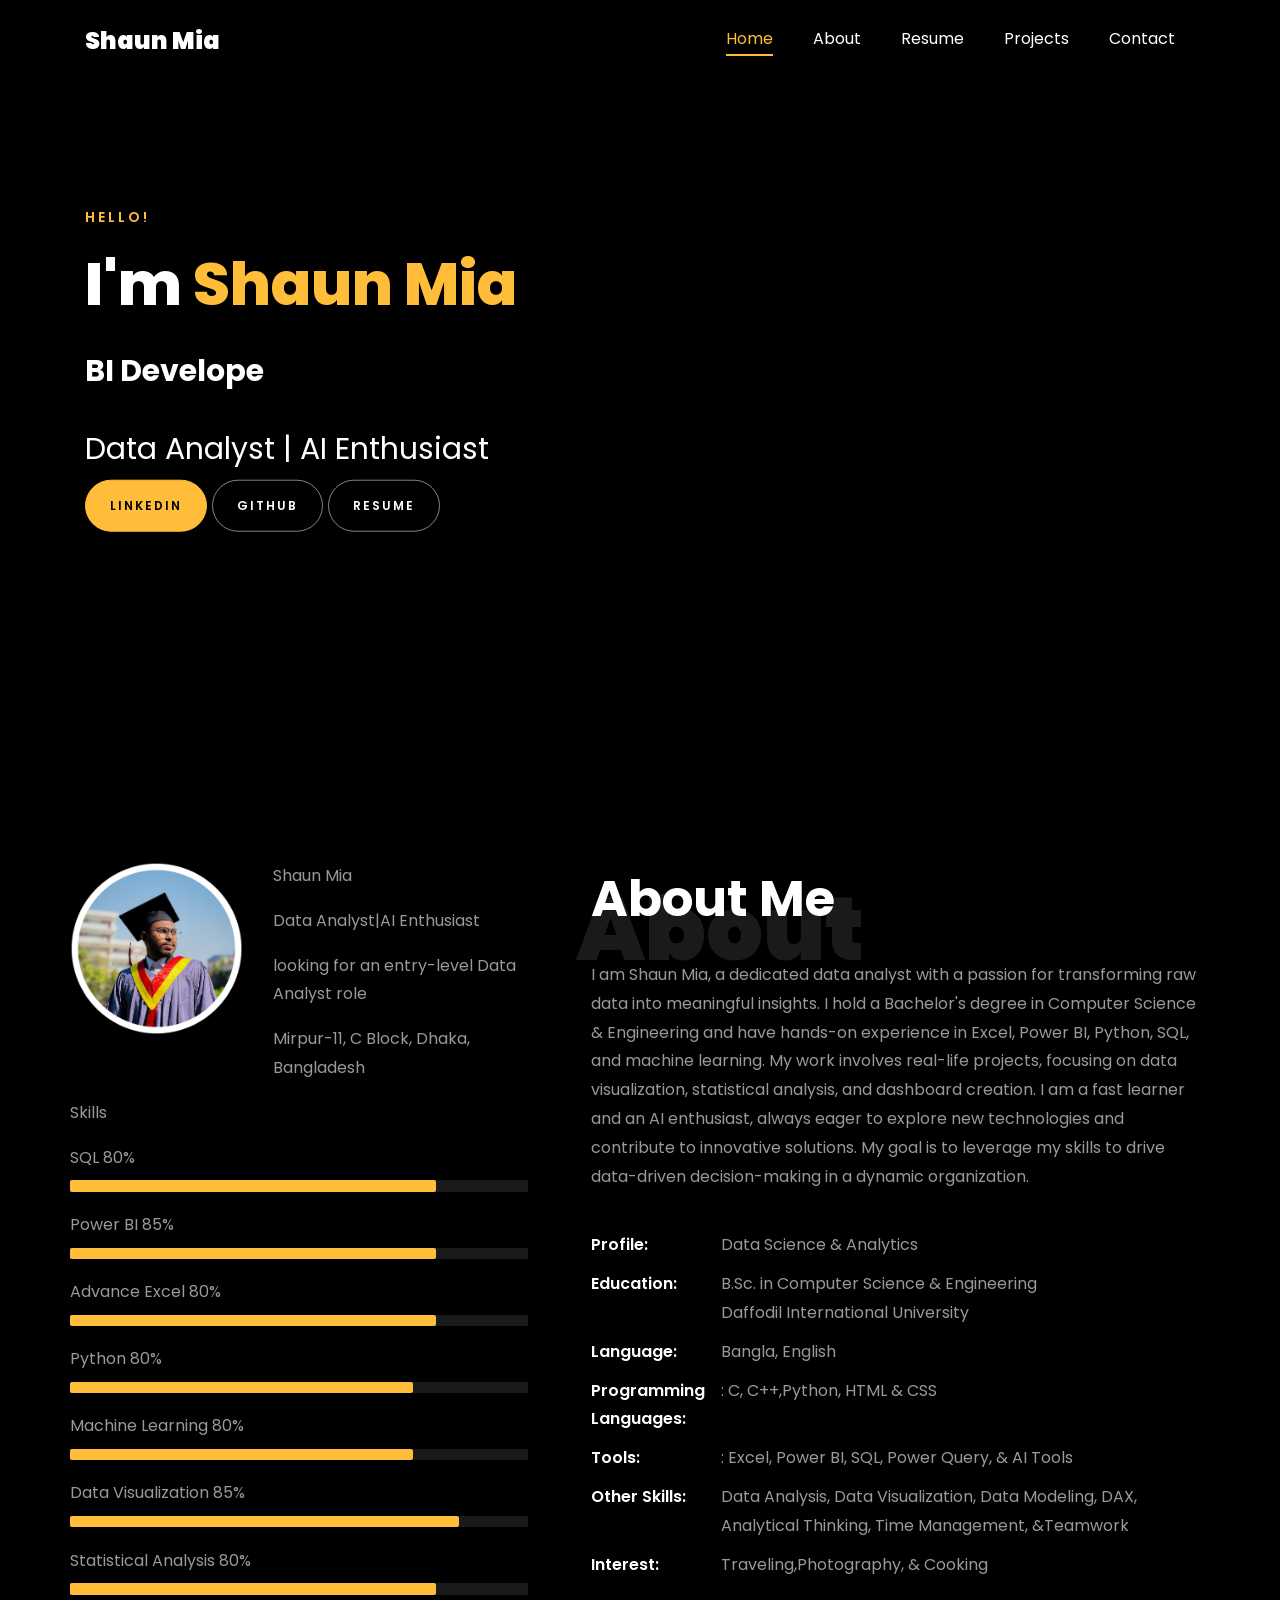
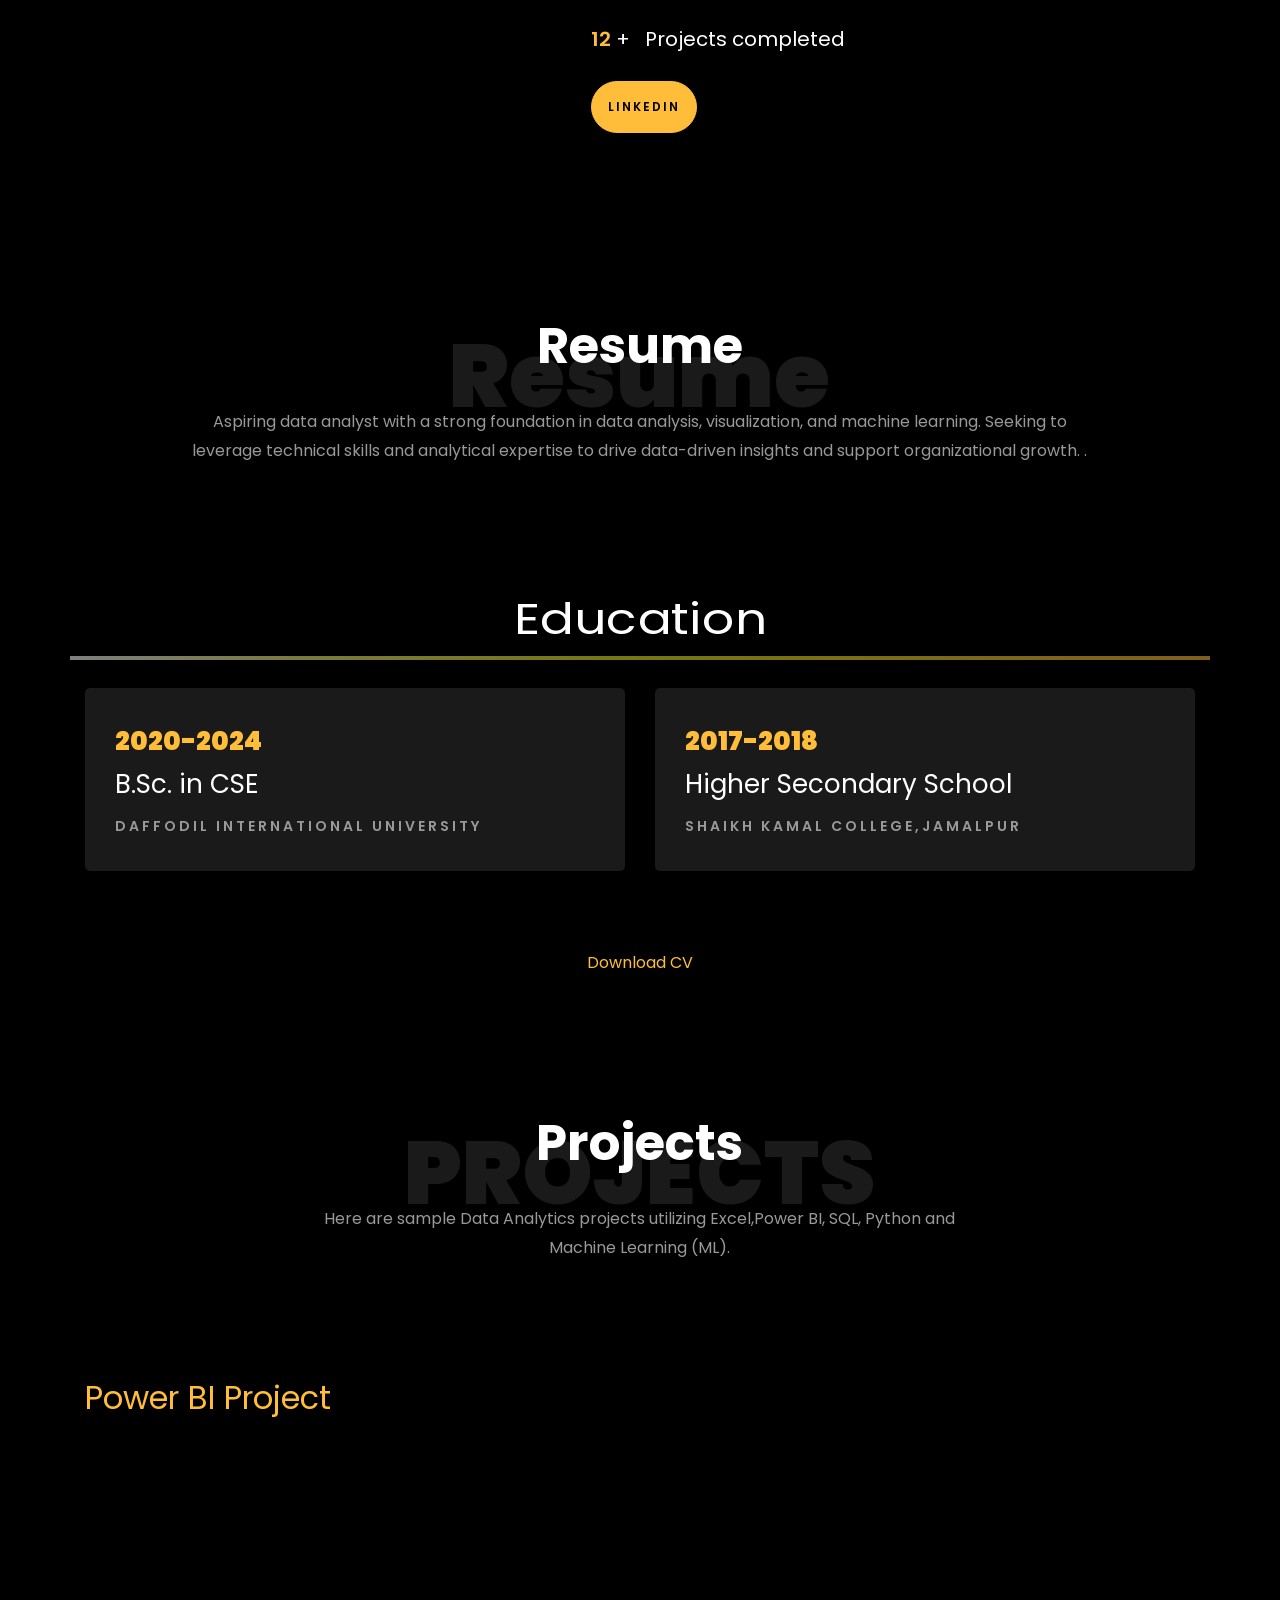
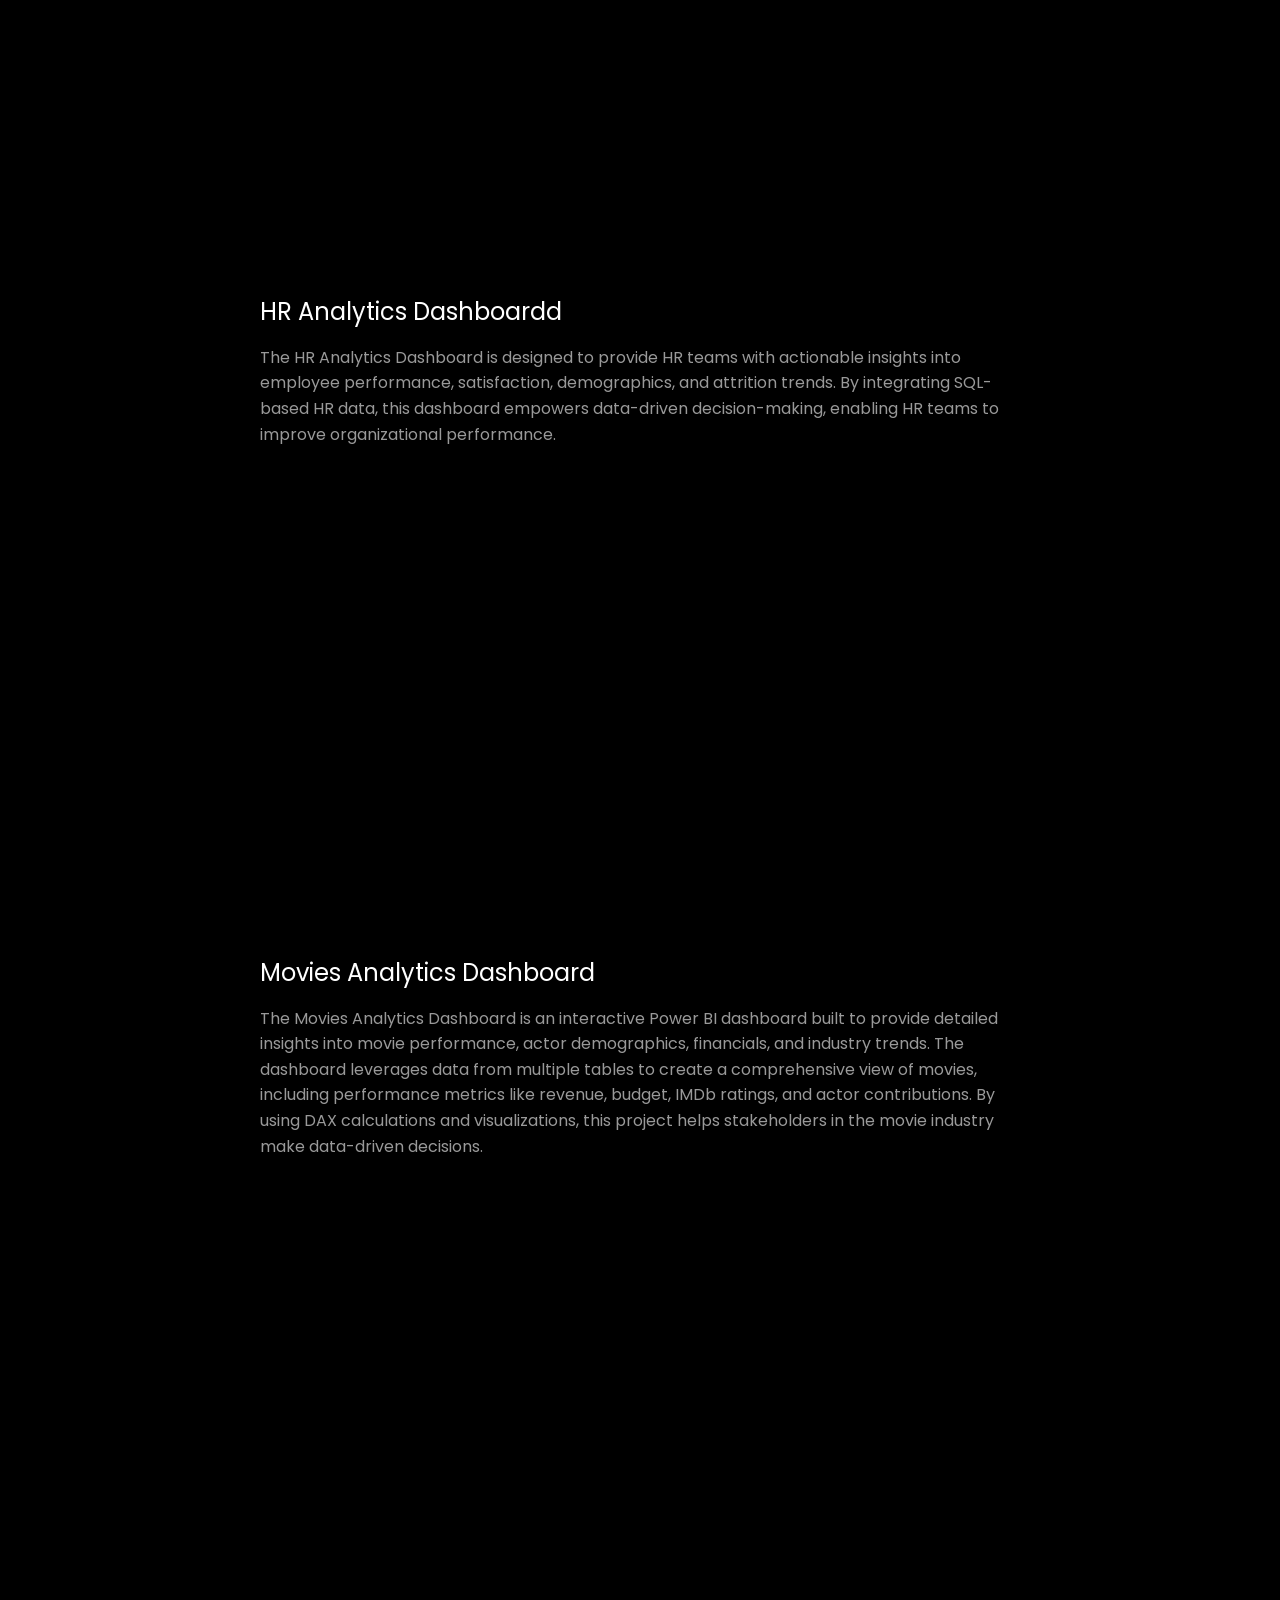
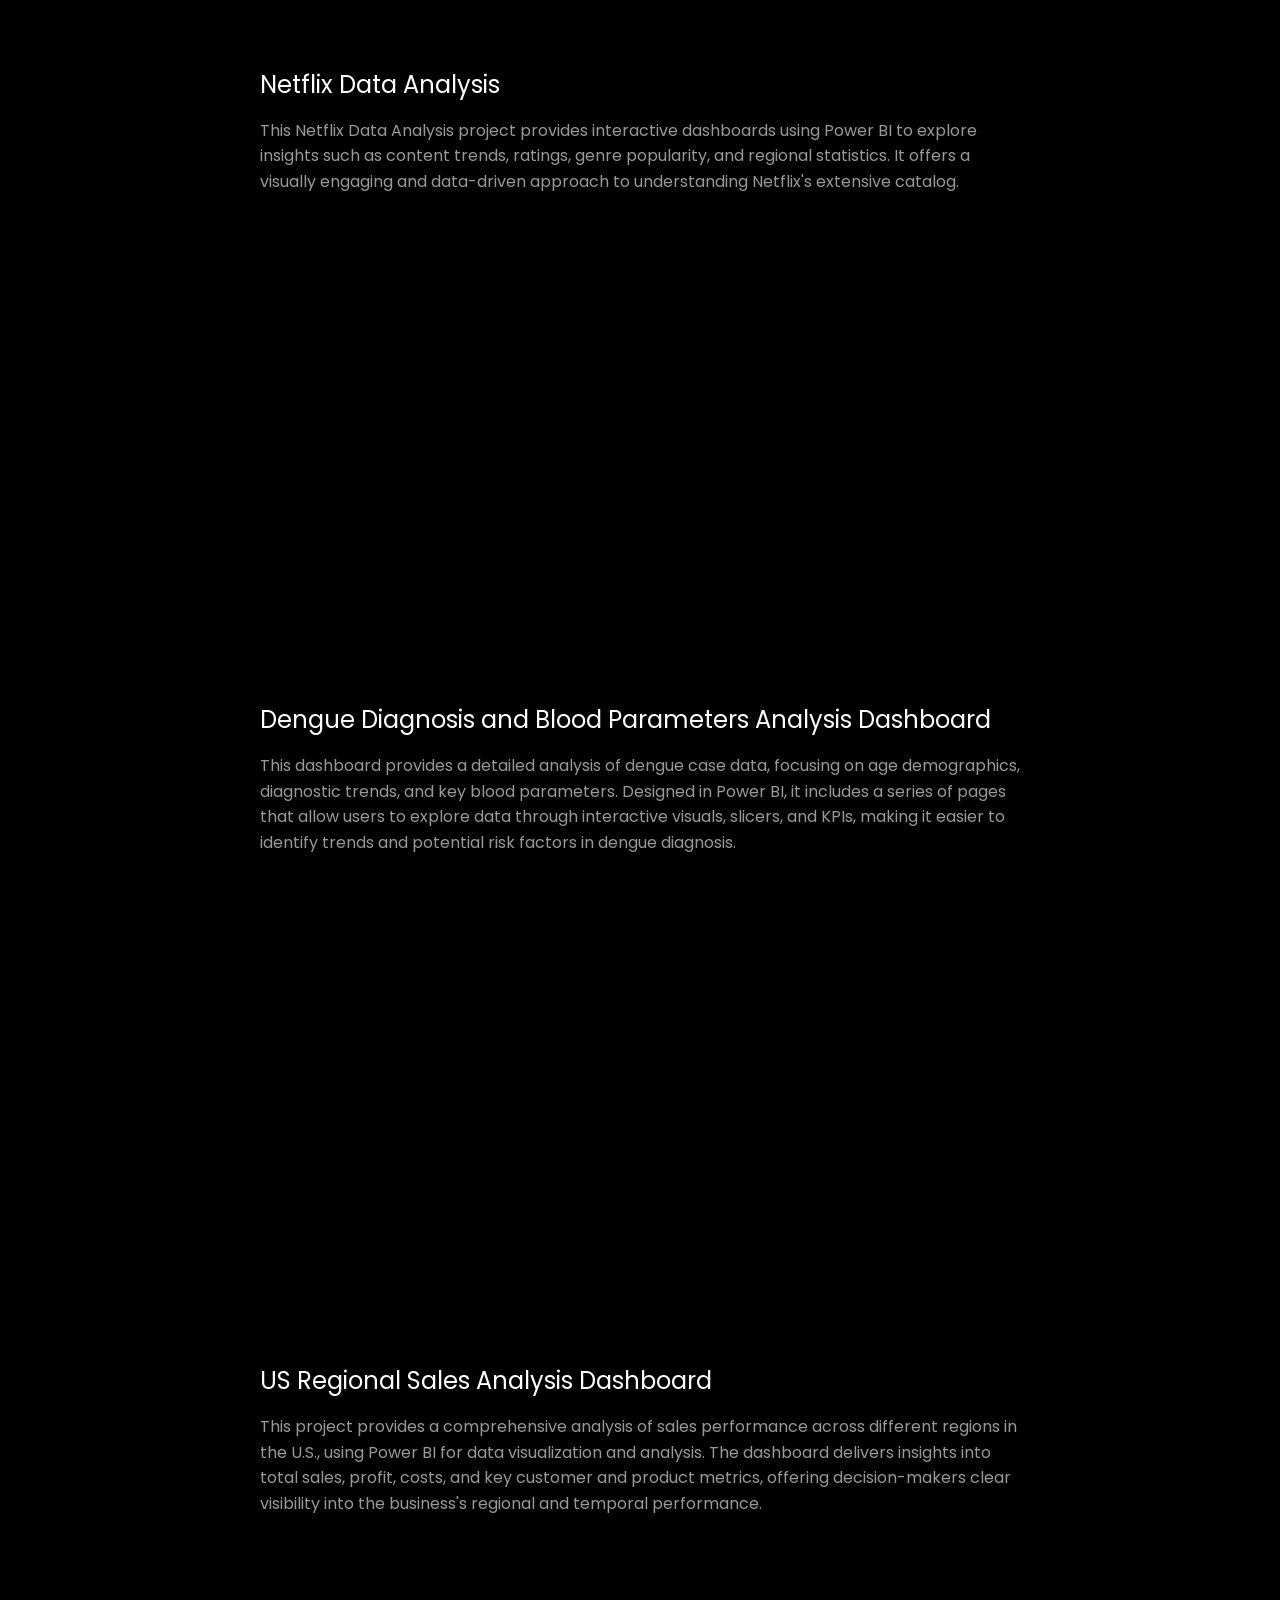
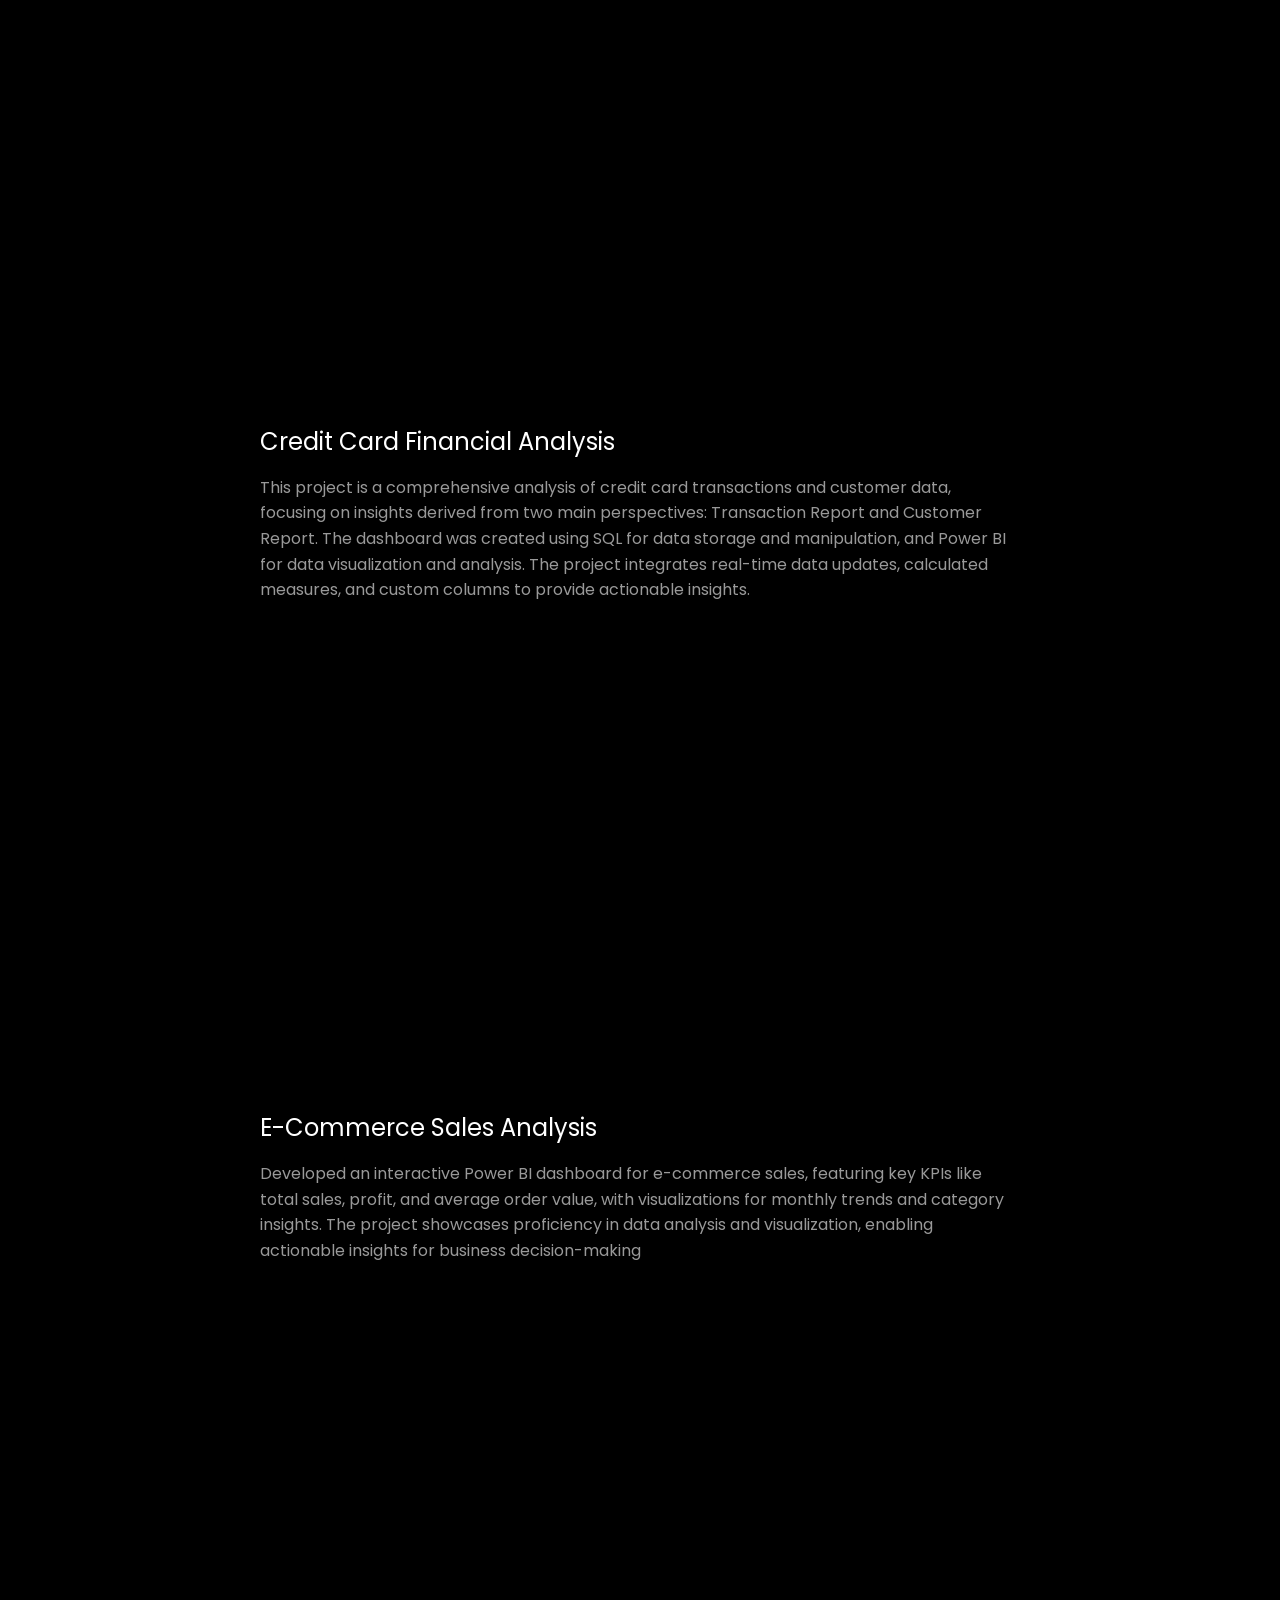
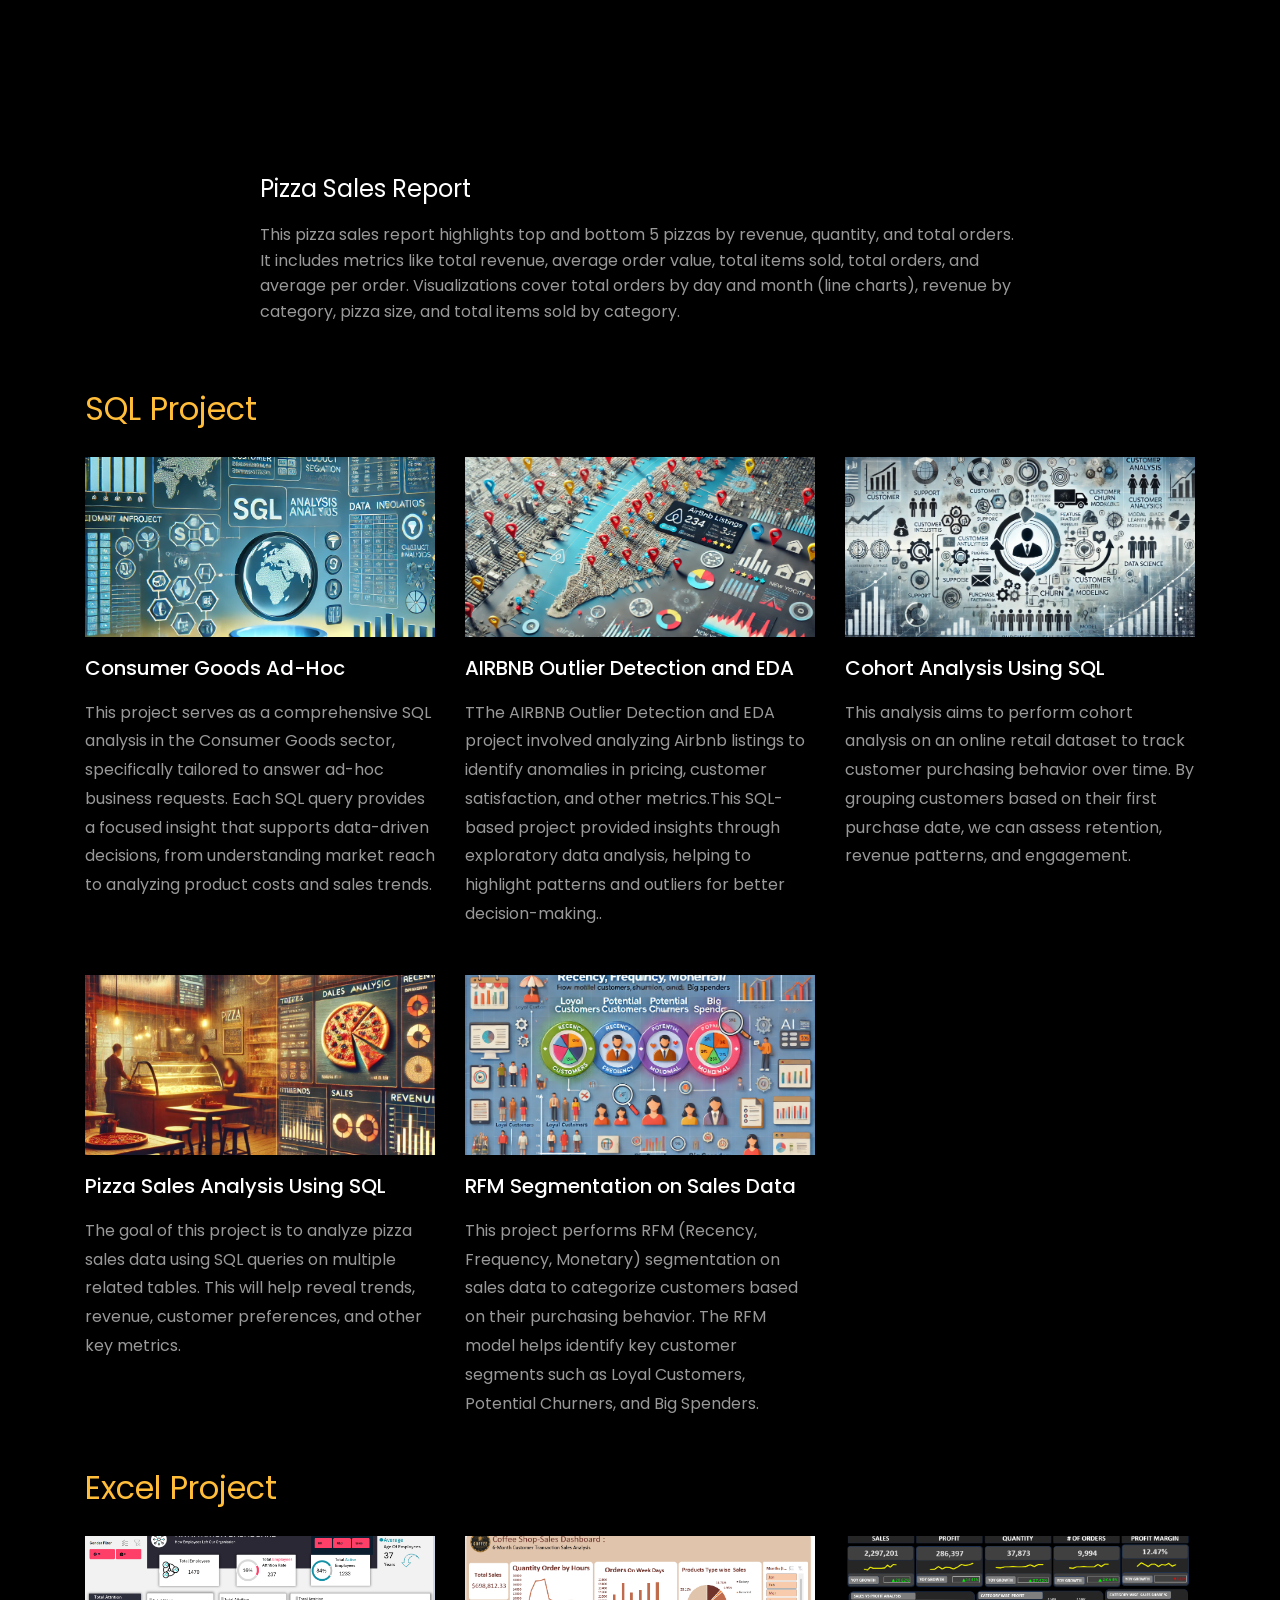
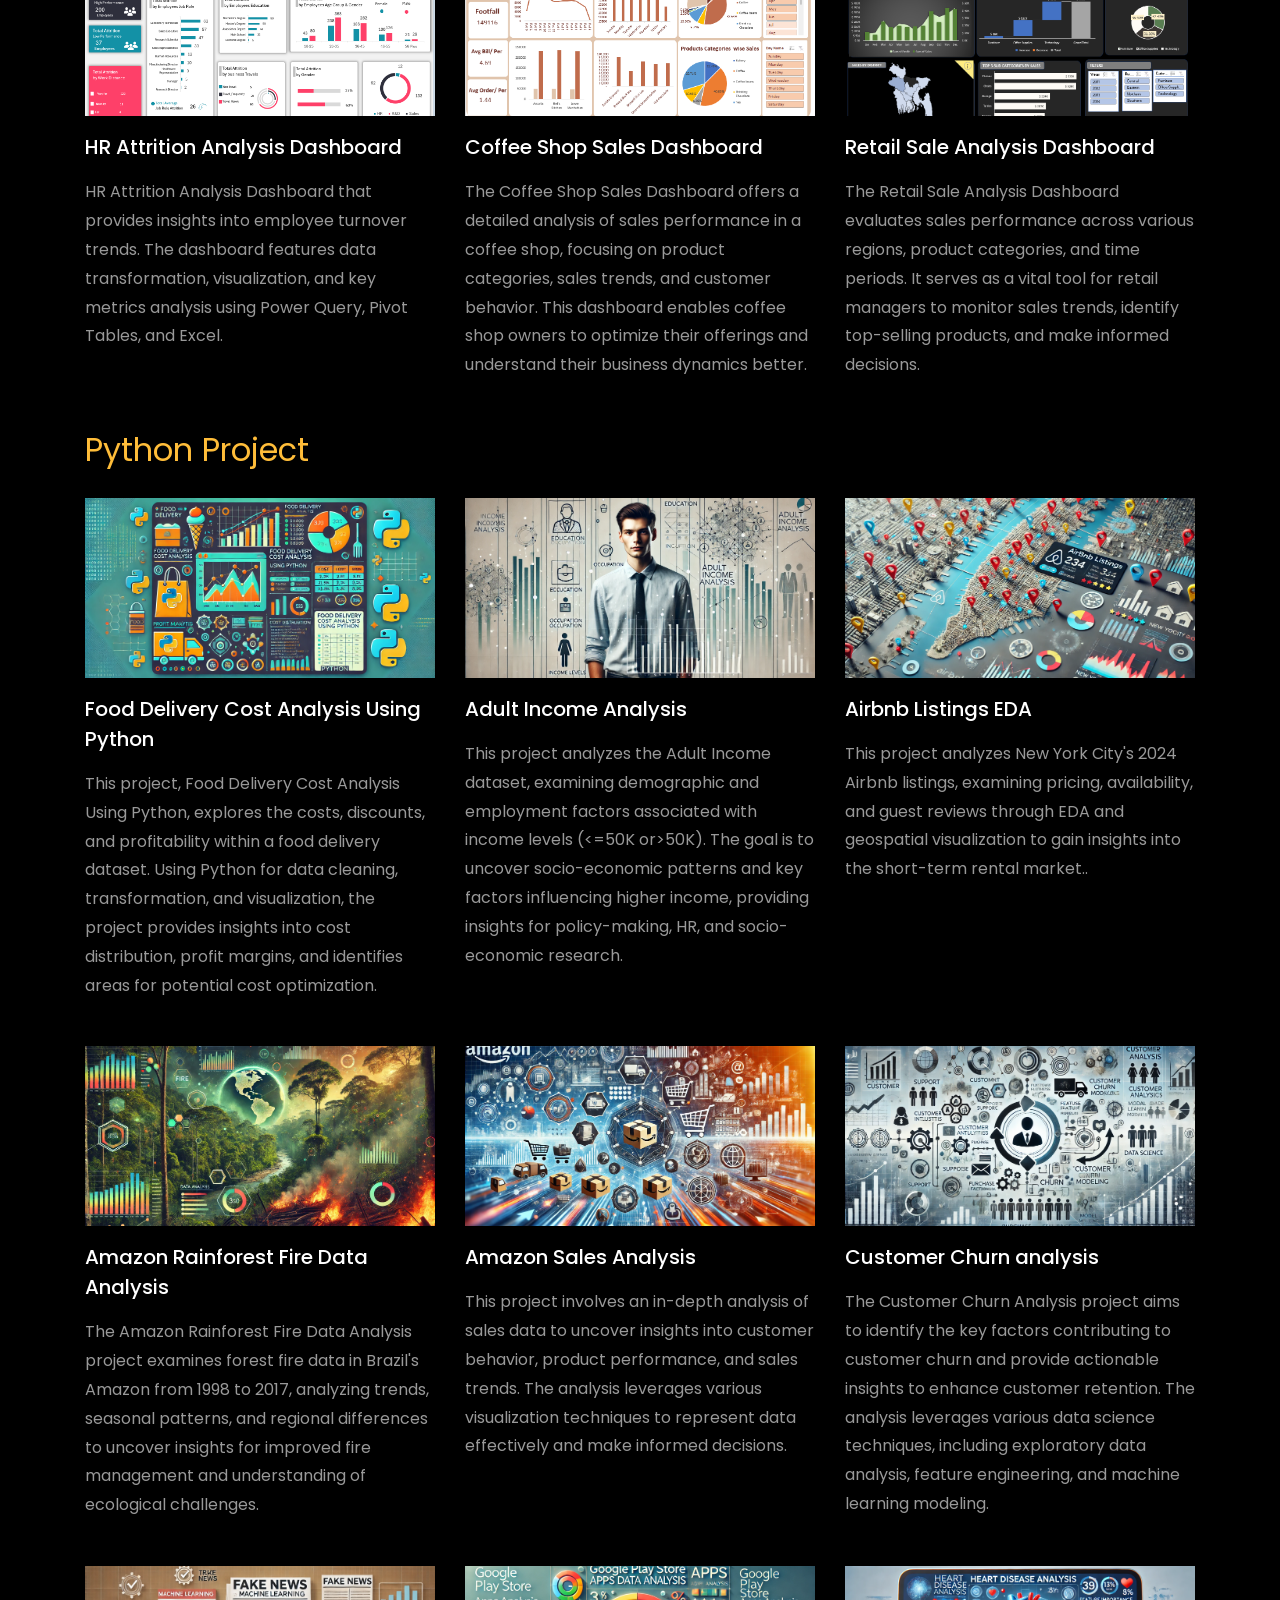
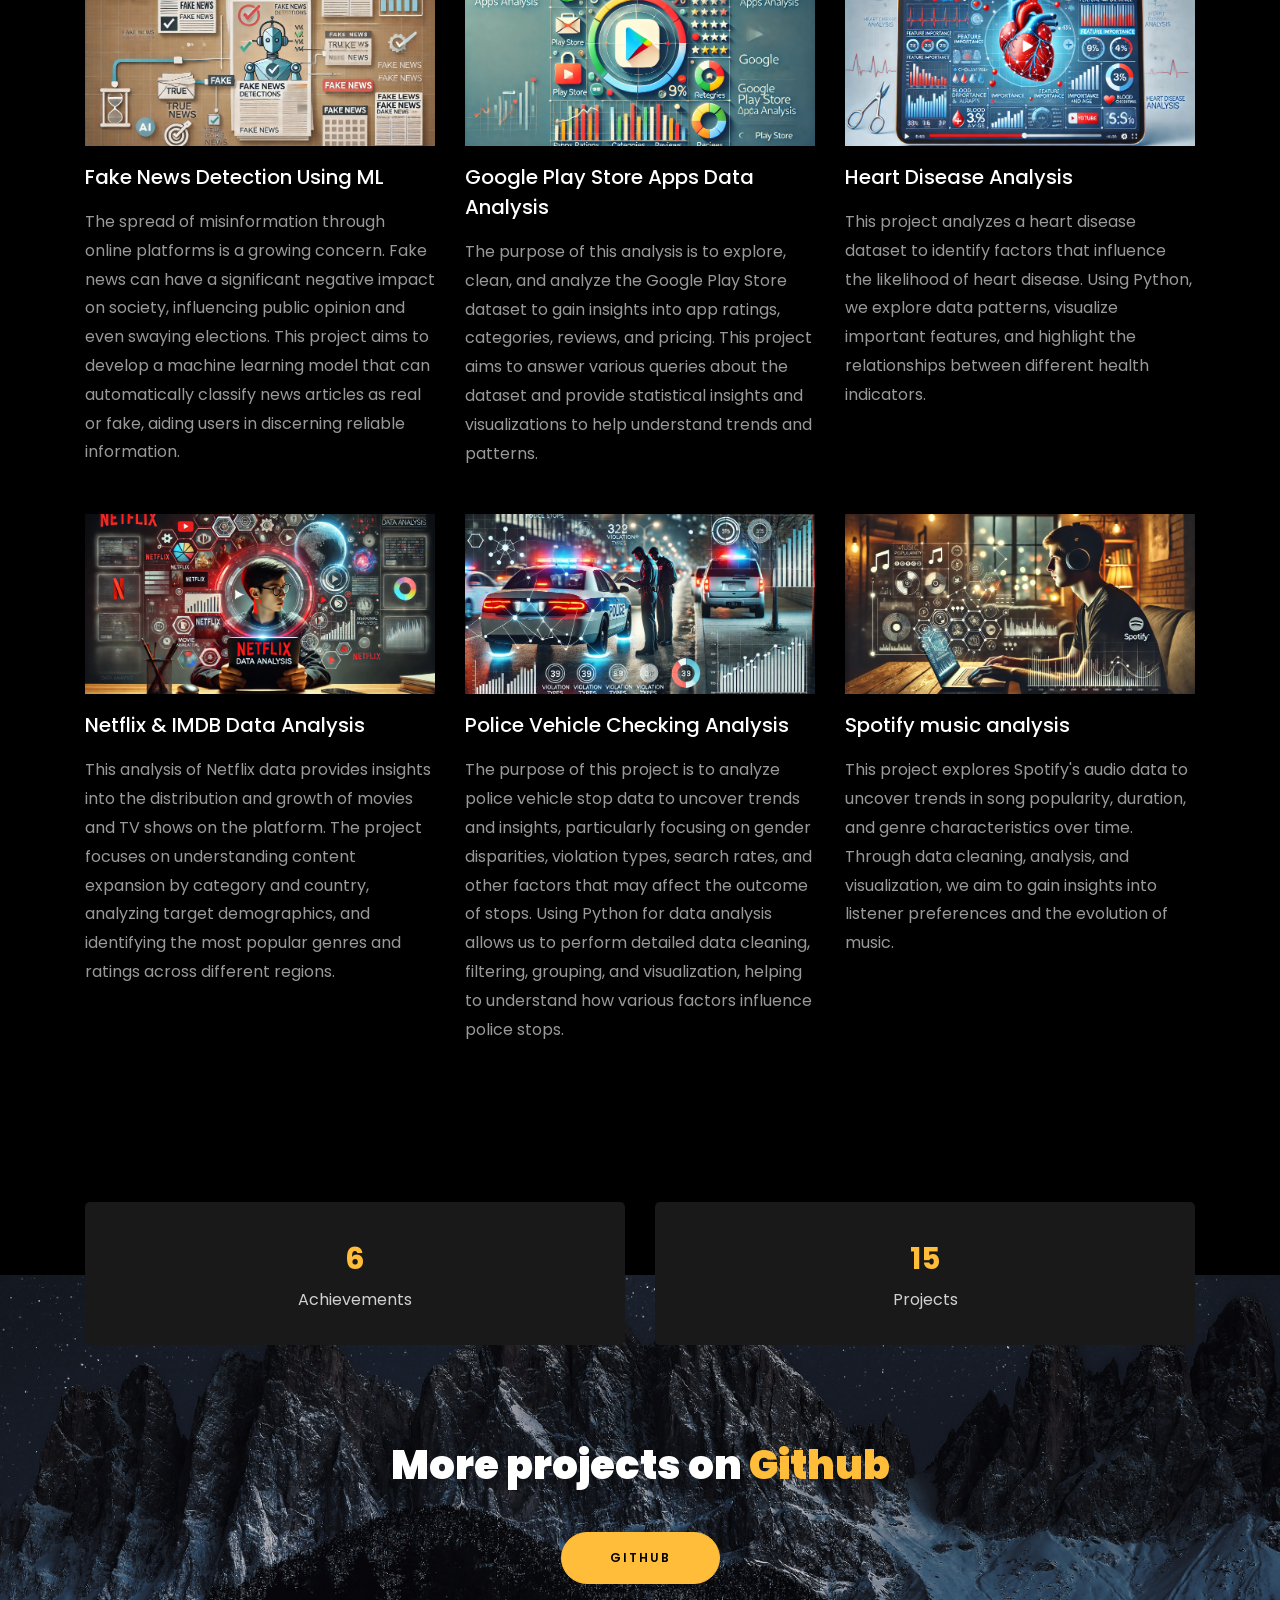
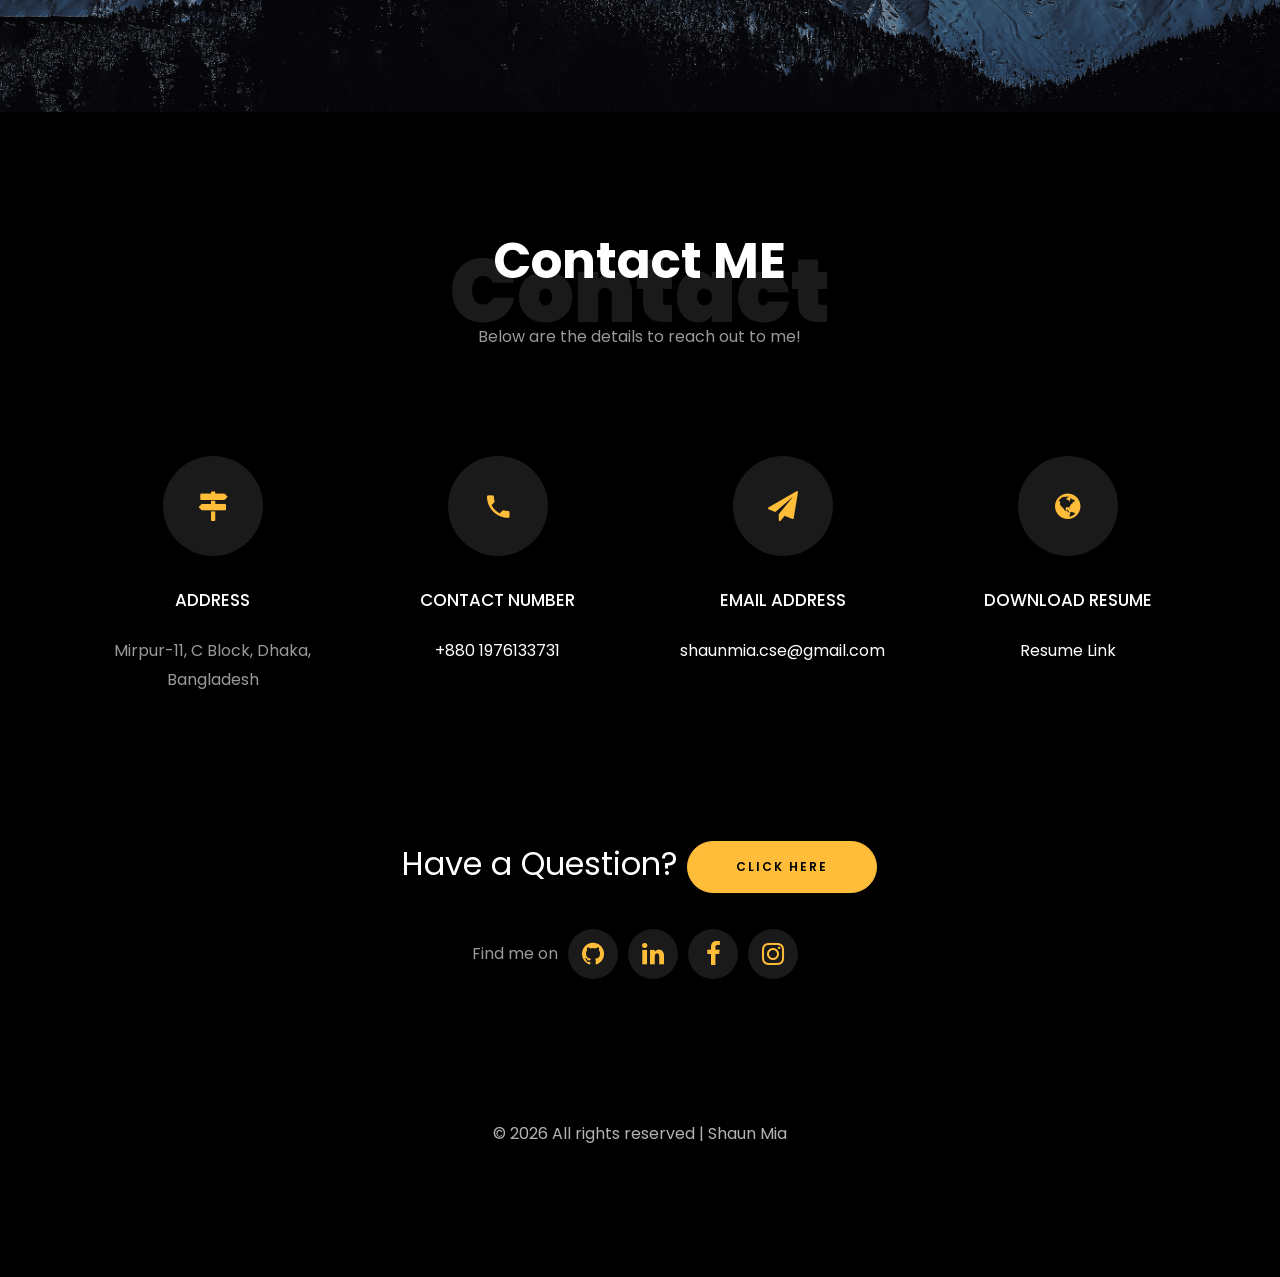
==== commit ca0f35e1: "Update index.html" ====
--- a/index.html
+++ b/index.html
@@ -199,7 +199,7 @@
 										class="btn btn-primary py-3 px-4">LinkedIn</a>
 									<a href="https://github.com/shaun-mia"
 										class="btn btn-white btn-outline-white py-3 px-4">GitHub</a>
-									<a href="https://shaun-mia.github.io/Shaun_Mia_Resume.pdf"
+									<a href="https://docs.google.com/document/d/1f9W-61_WpERIZ29ikjb4a8cEMuUPXyDB/edit?usp=sharing&ouid=106209587651246225417&rtpof=true&sd=true"
 										class="btn btn-white btn-outline-white py-3 px-4">Resume</a>
 								</p>
 							</div>
@@ -385,8 +385,7 @@
 			</div>
 			<div class="row justify-content-center mt-5">
 				<div class="col-md-6 text-center ftco-animate">
-					<p><a href="https://drive.google.com/file/d/1qoX3YH3z4DqXsYKkt-gtsfPrTEelCVWy/view?usp=sharing"
-							class="btn btn-primary py-4 px-5">Download CV</a></p>
+					<p><a href="https://docs.google.com/document/d/1f9W-61_WpERIZ29ikjb4a8cEMuUPXyDB/edit?usp=sharing&ouid=106209587651246225417&rtpof=true&sd=true">Download CV</a></p>
 				</div>
 			</div>
 		</div>
@@ -1141,12 +1140,12 @@
 				</div>
 				<div class="col-md-6 col-lg-3 d-flex ftco-animate">
 					<div class="align-self-stretch box p-4 text-center">
-						<a href="https://shaun-mia.github.io/Shaun_Mia_Resume.pdf" target="_blank"
+						<a href="https://docs.google.com/document/d/1f9W-61_WpERIZ29ikjb4a8cEMuUPXyDB/edit?usp=sharing&ouid=106209587651246225417&rtpof=true&sd=true" target="_blank"
 							class="icon d-flex align-items-center justify-content-center">
 							<span class="icon-globe"></span>
 						</a>
 						<h3 class="mb-4">Download Resume</h3>
-						<p><a href="https://shaun-mia.github.io/Shaun_Mia_Resume.pdf" target="_blank">Resume Link</a>
+						<p><a href="https://docs.google.com/document/d/1f9W-61_WpERIZ29ikjb4a8cEMuUPXyDB/edit?usp=sharing&ouid=106209587651246225417&rtpof=true&sd=true" target="_blank">Resume Link</a>
 						</p>
 					</div>
 				</div>
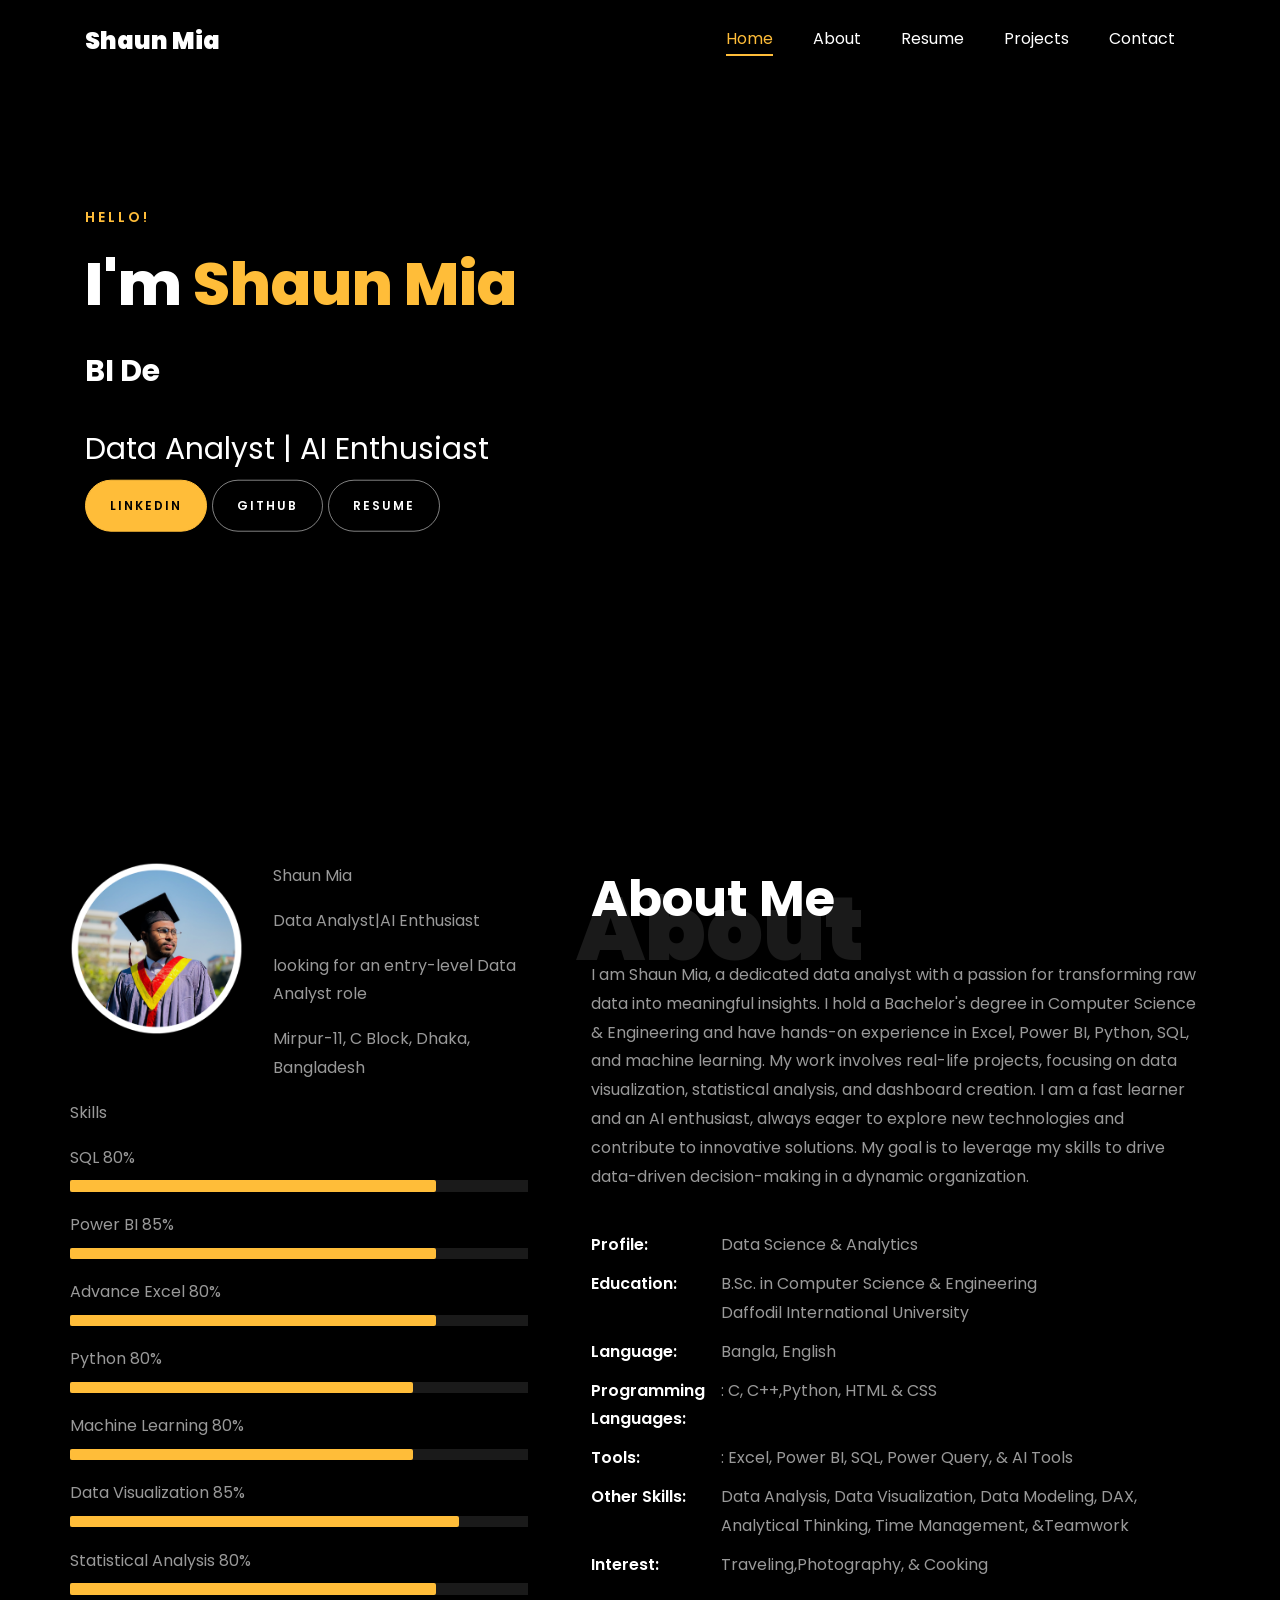
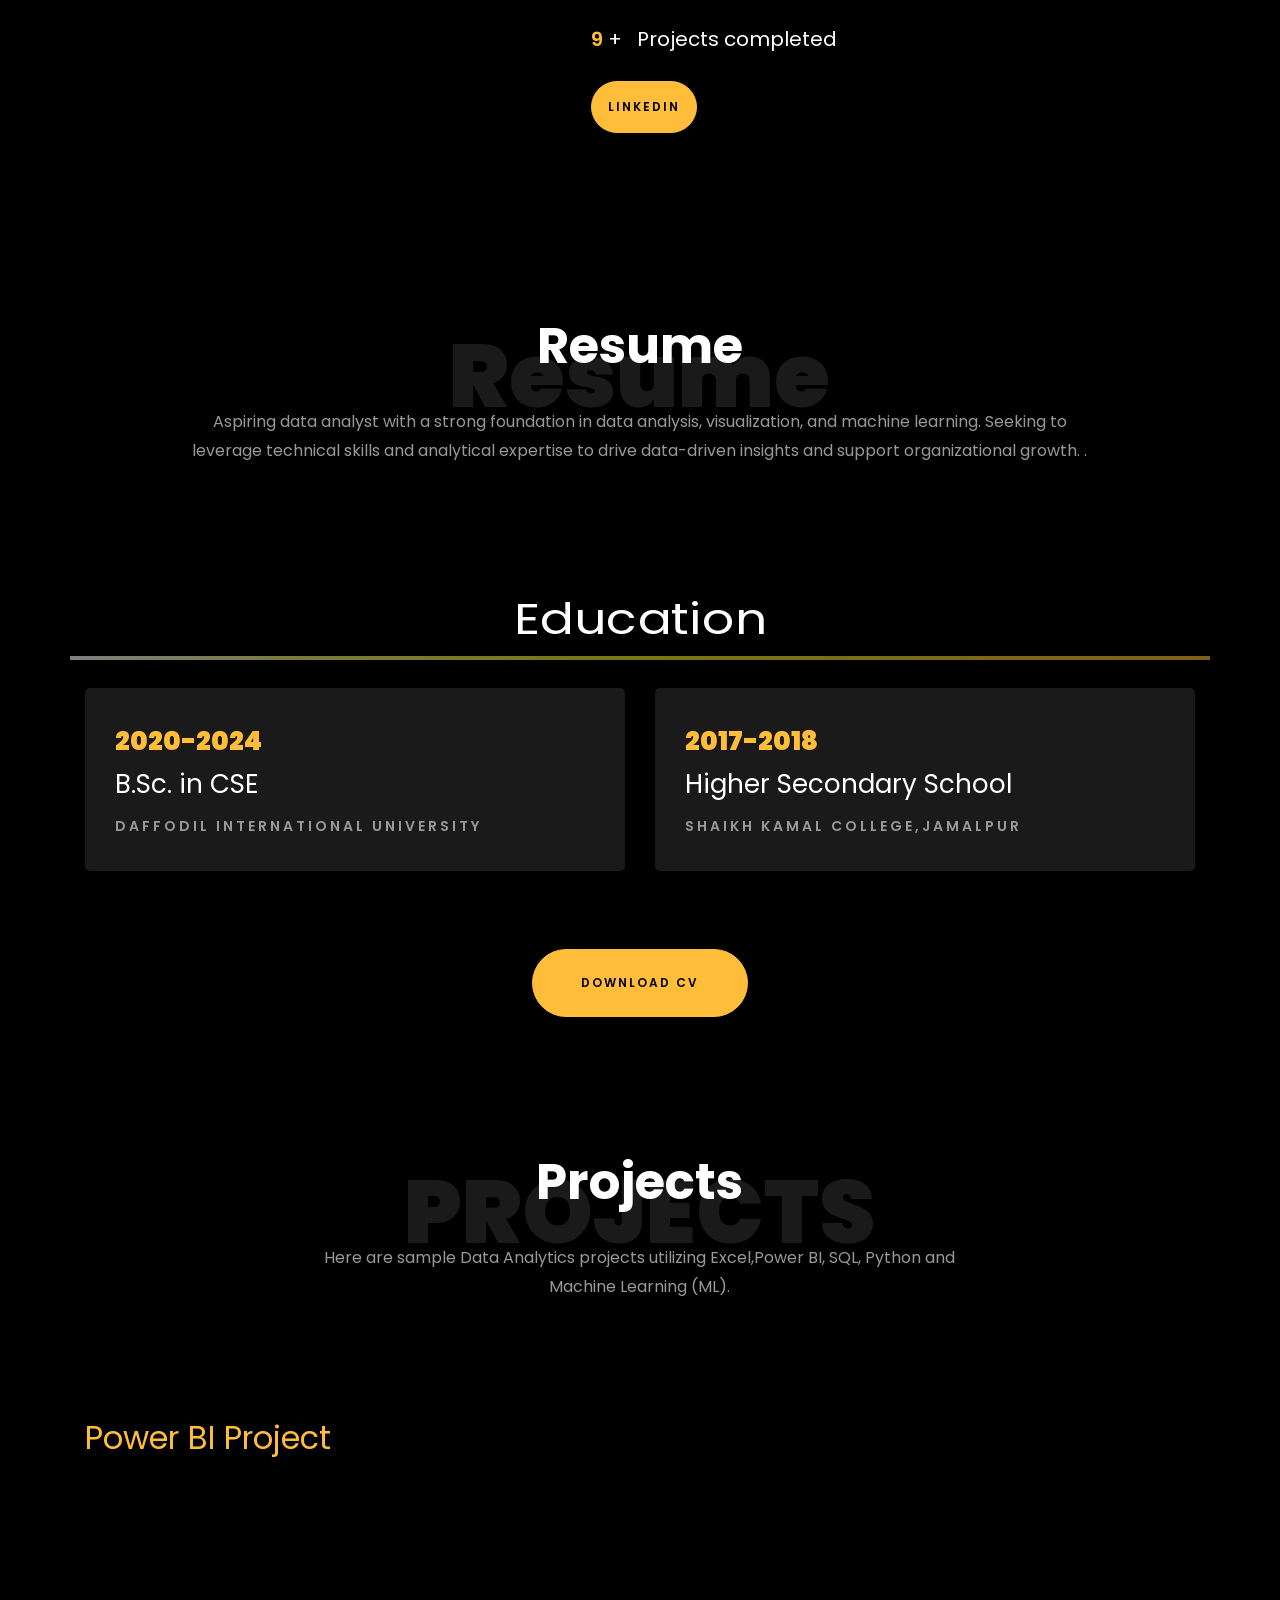
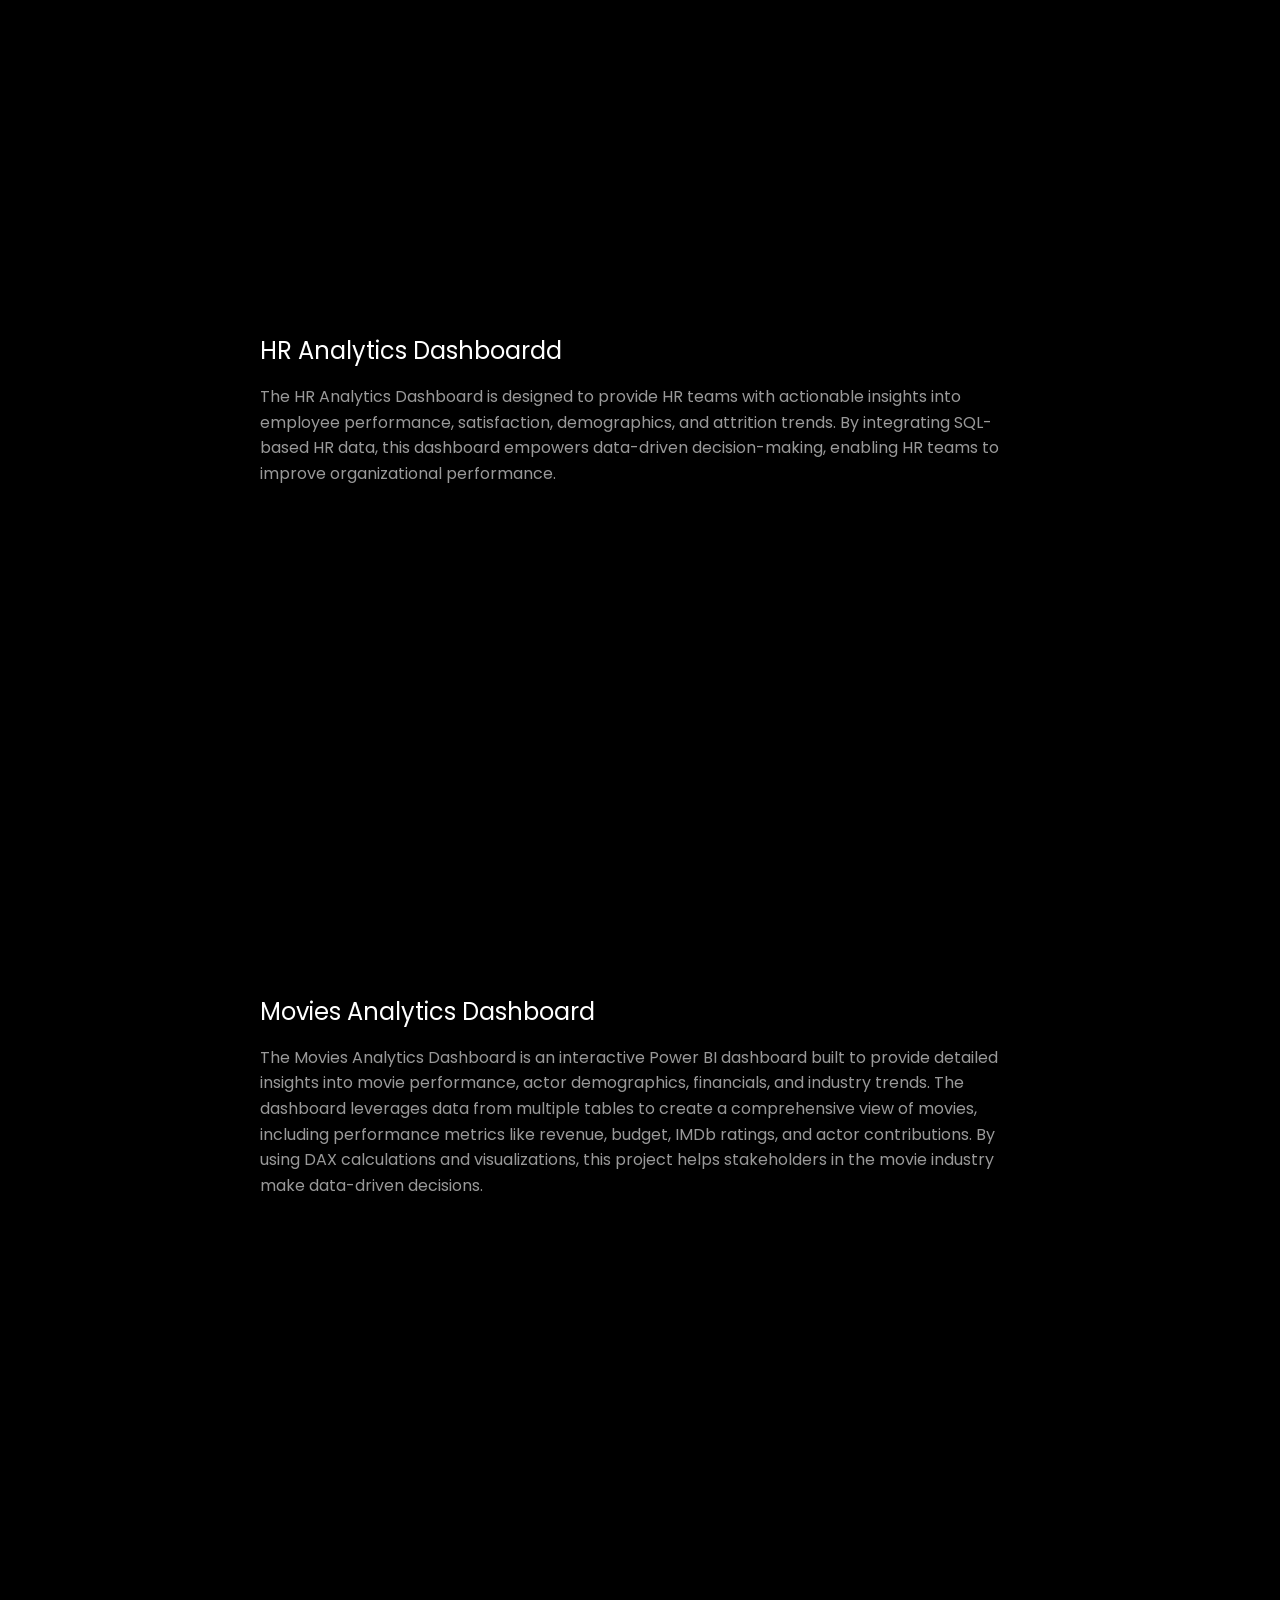
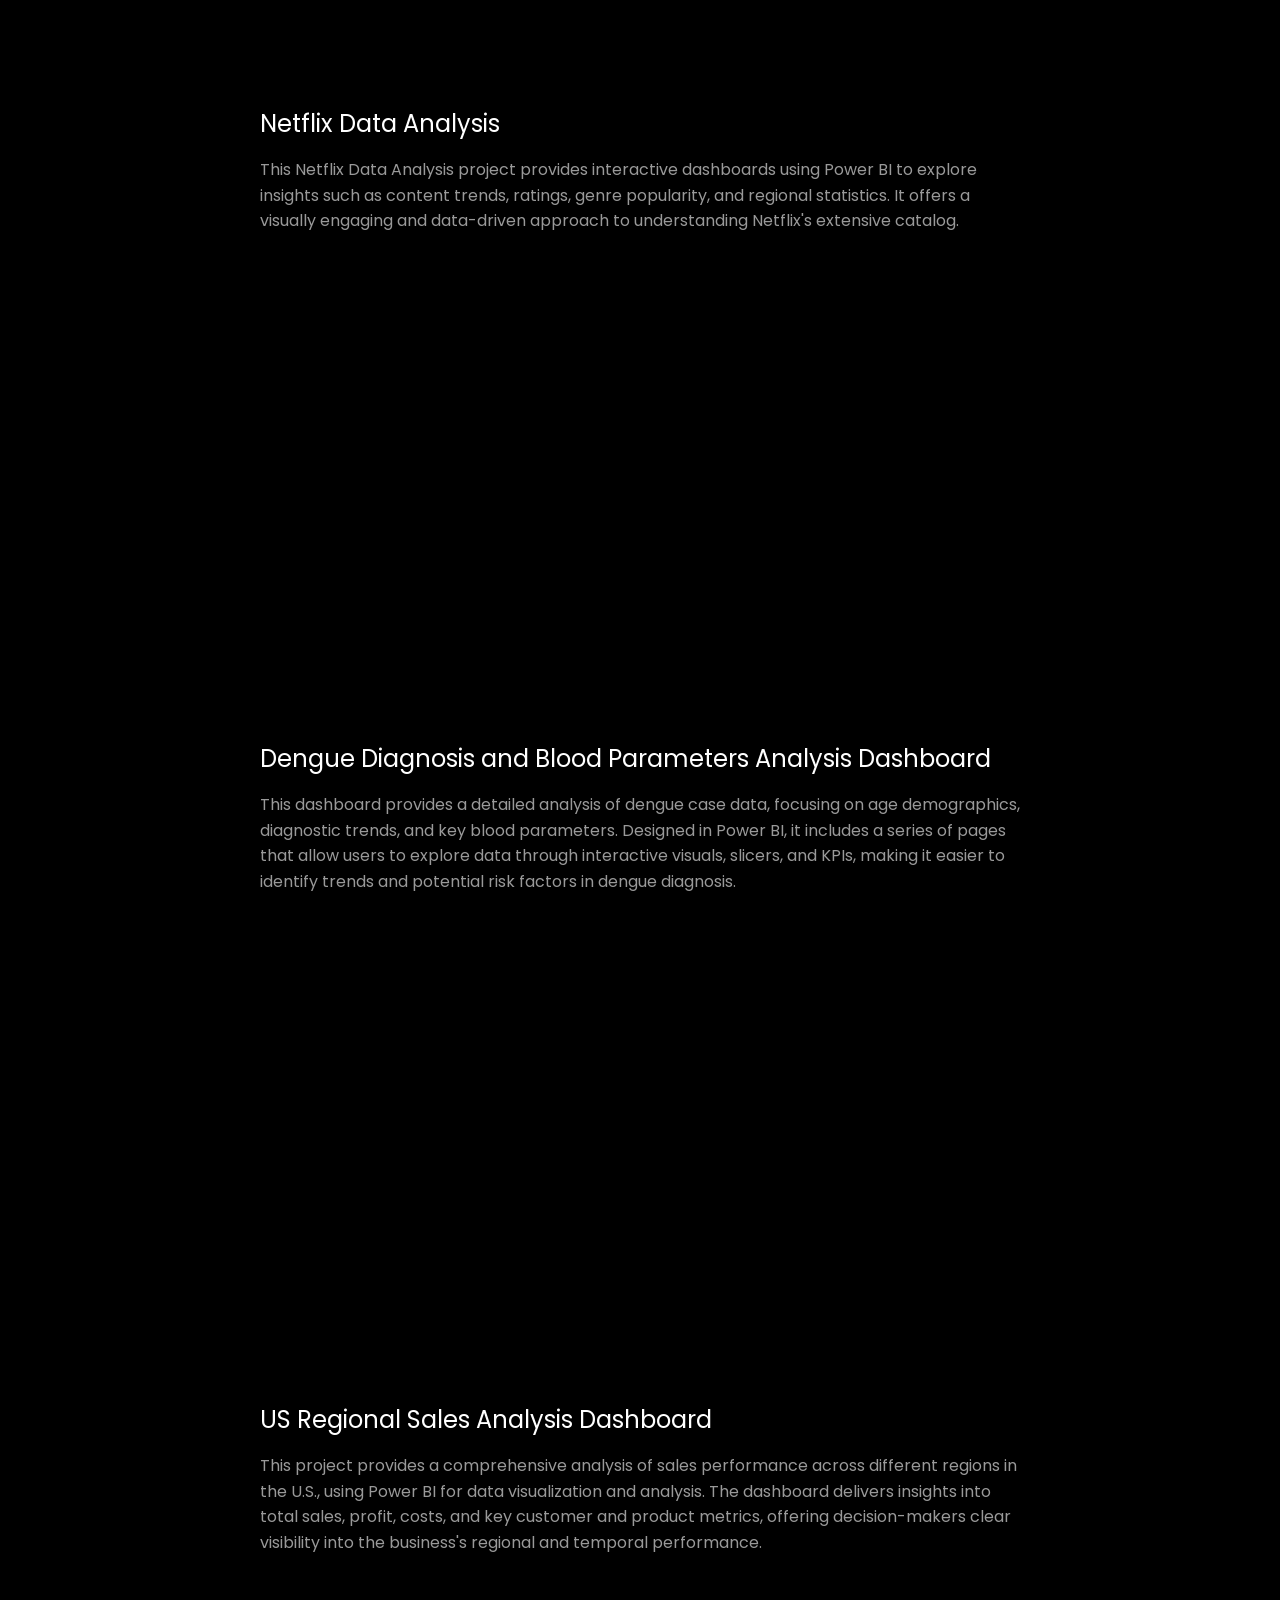
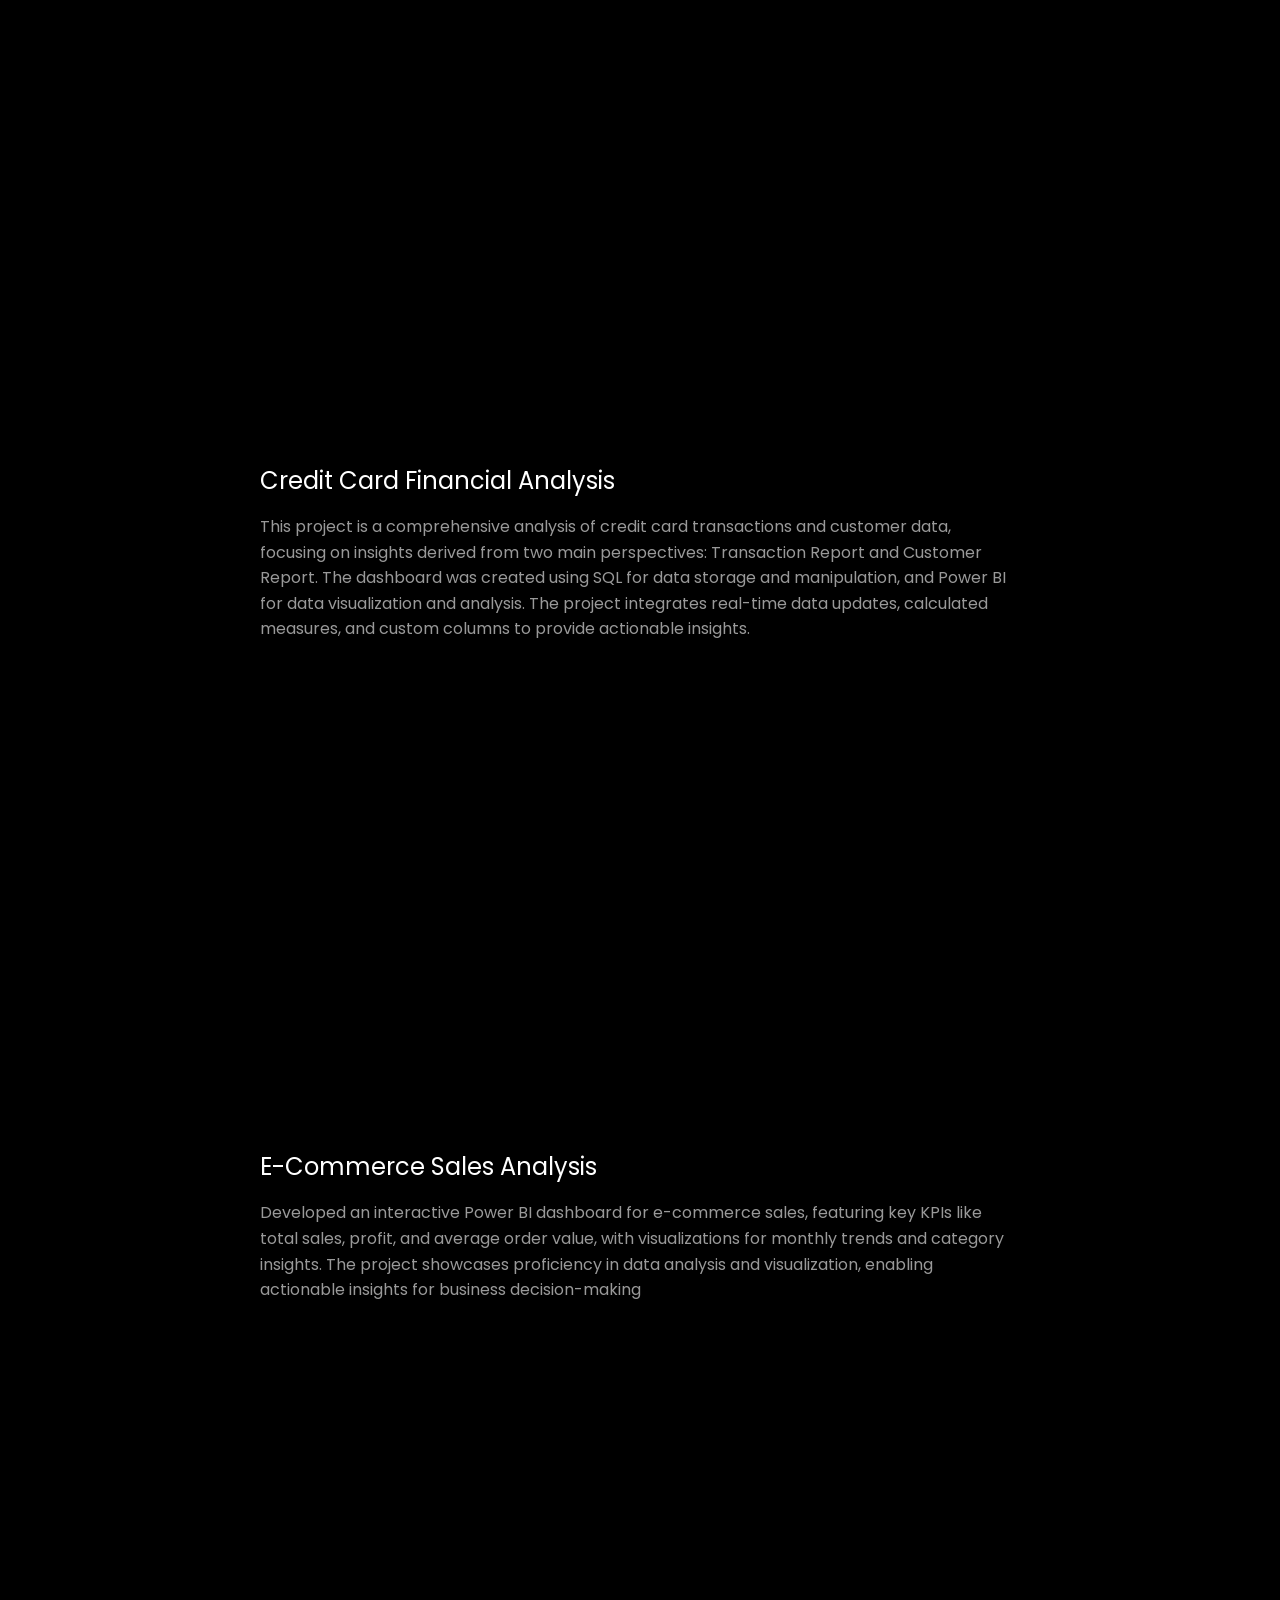
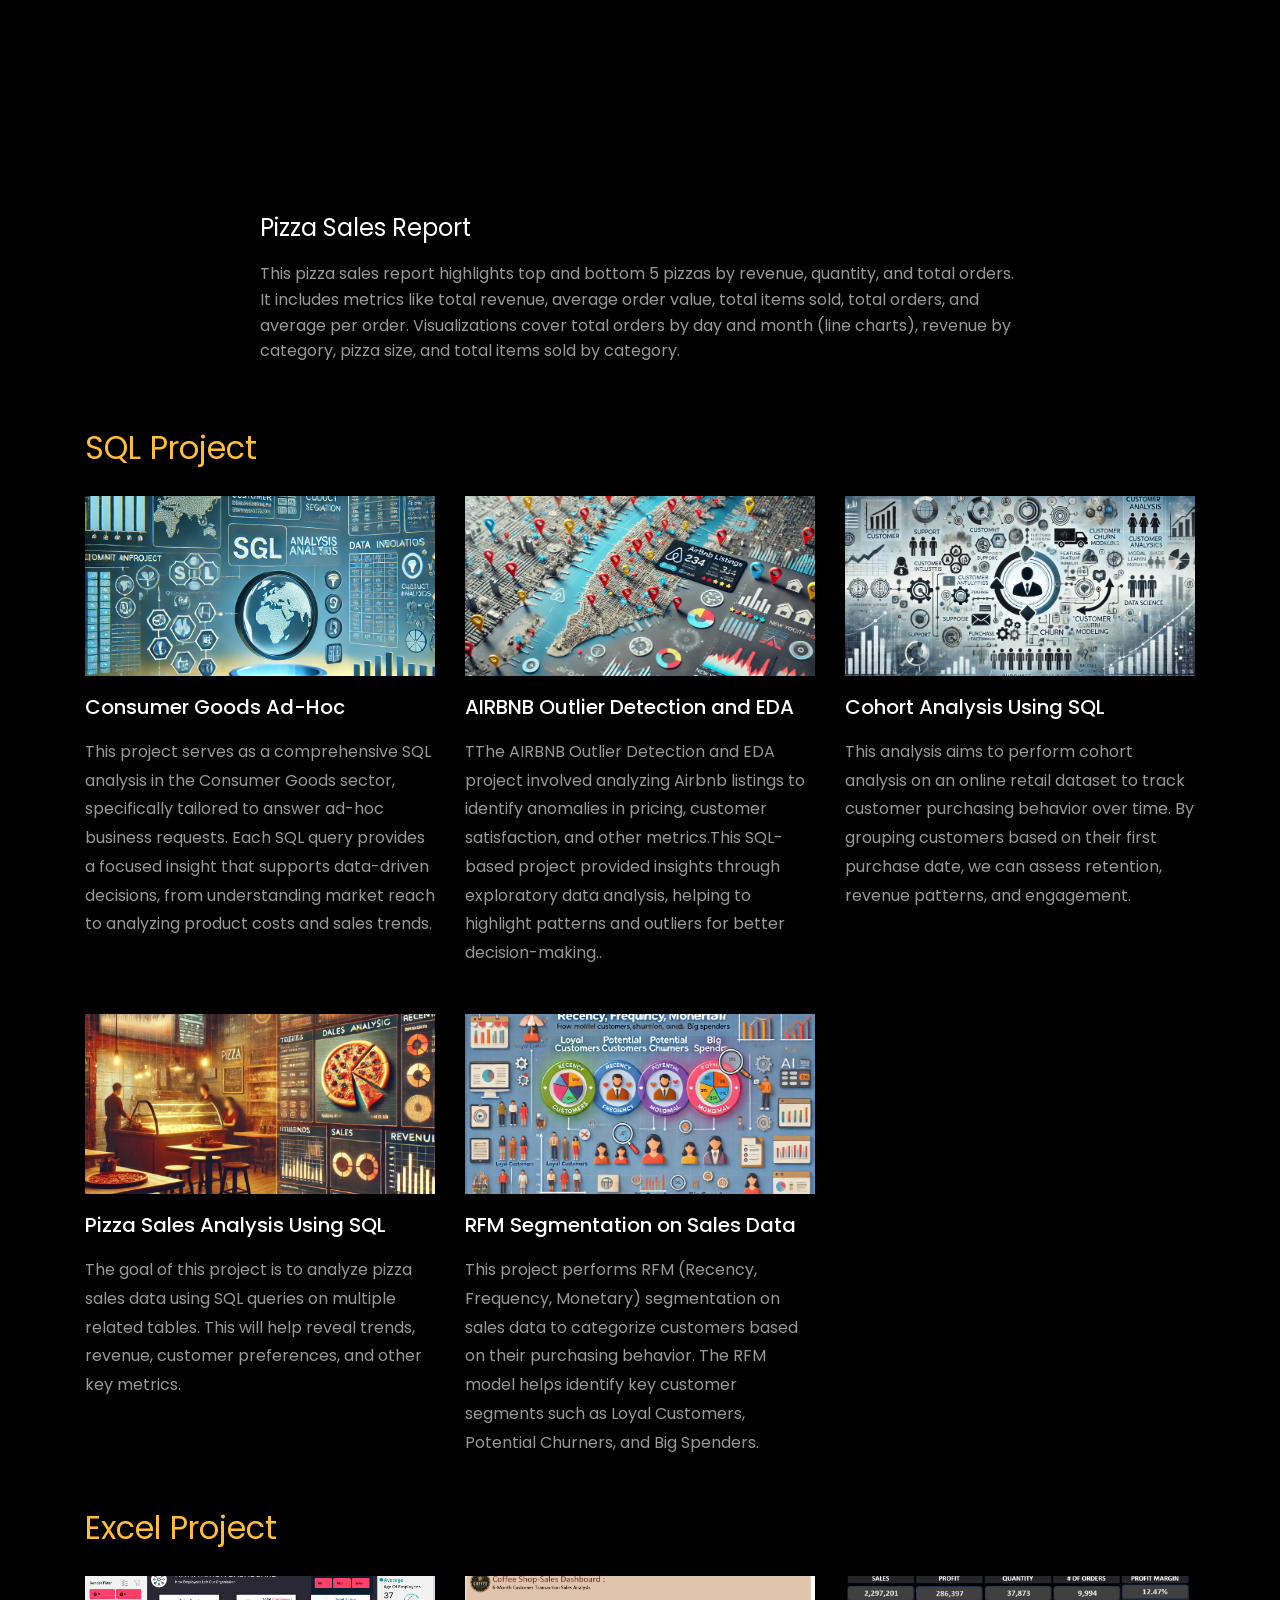
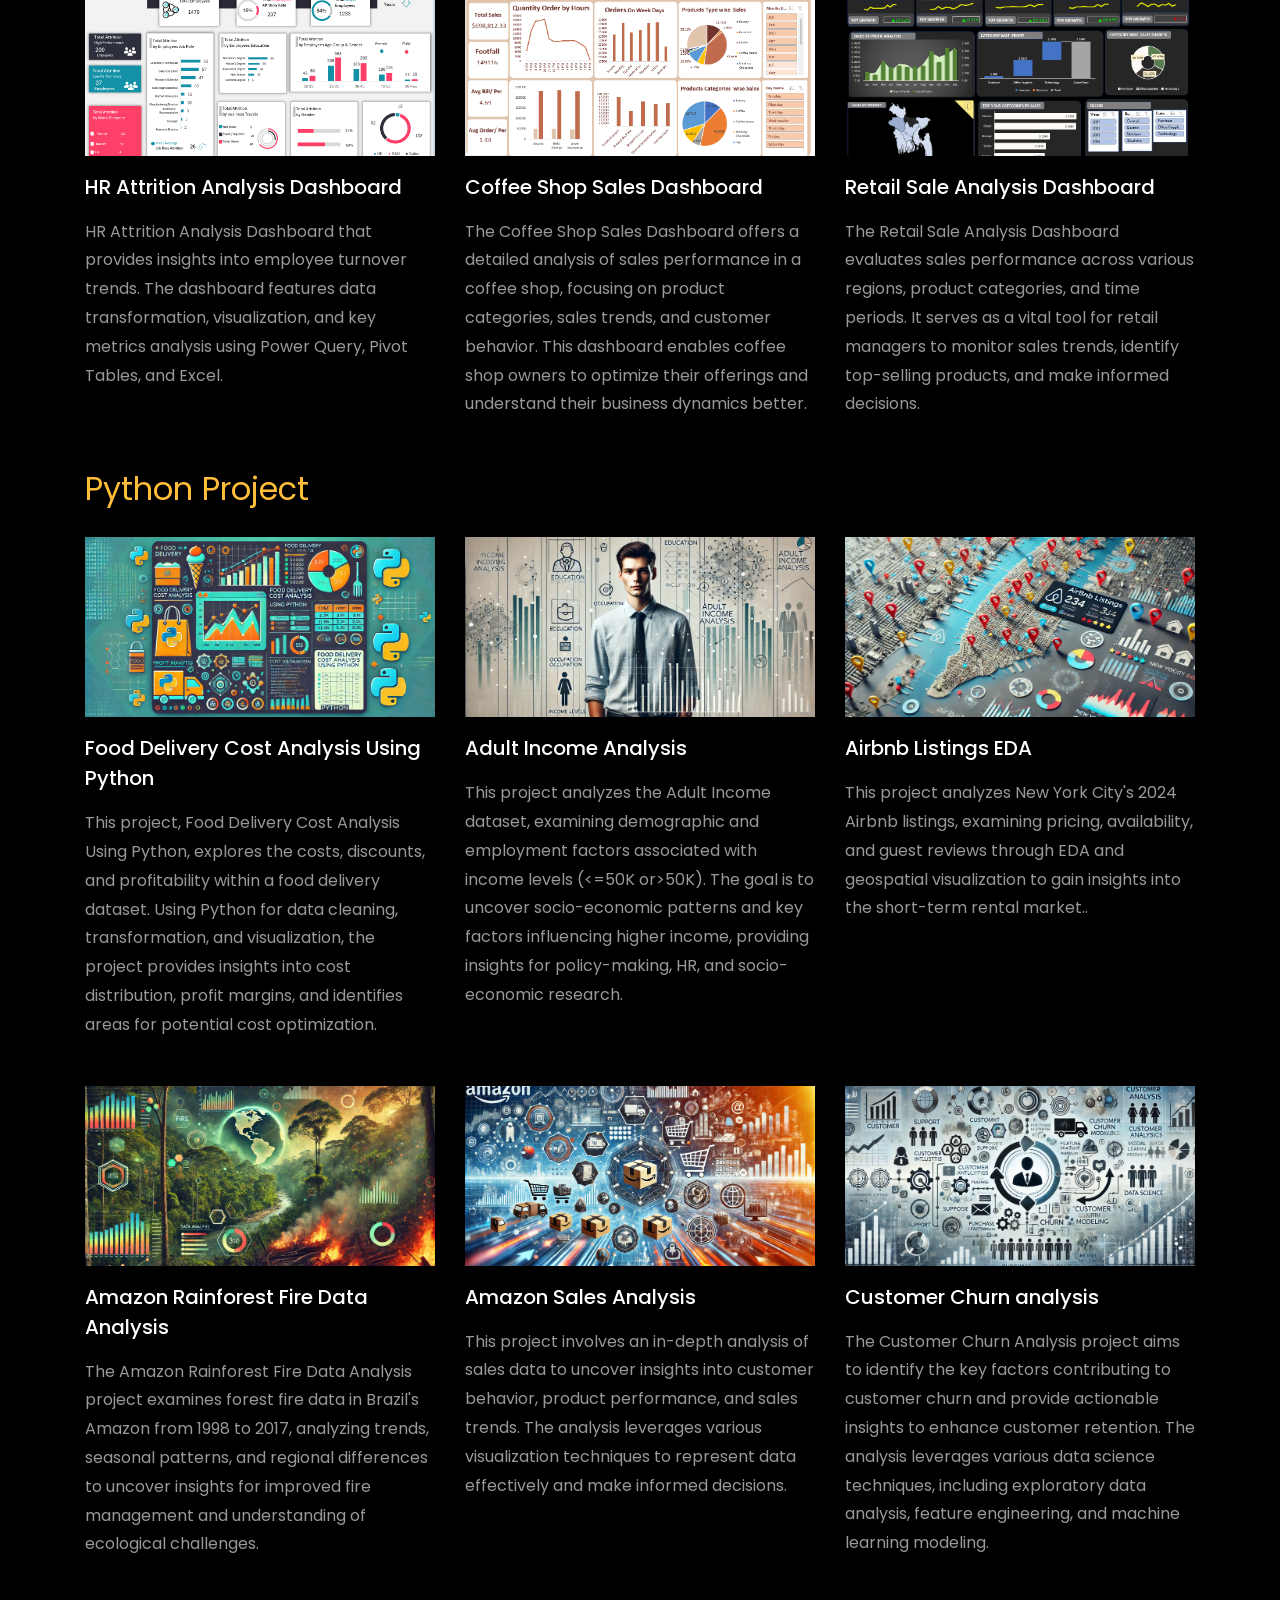
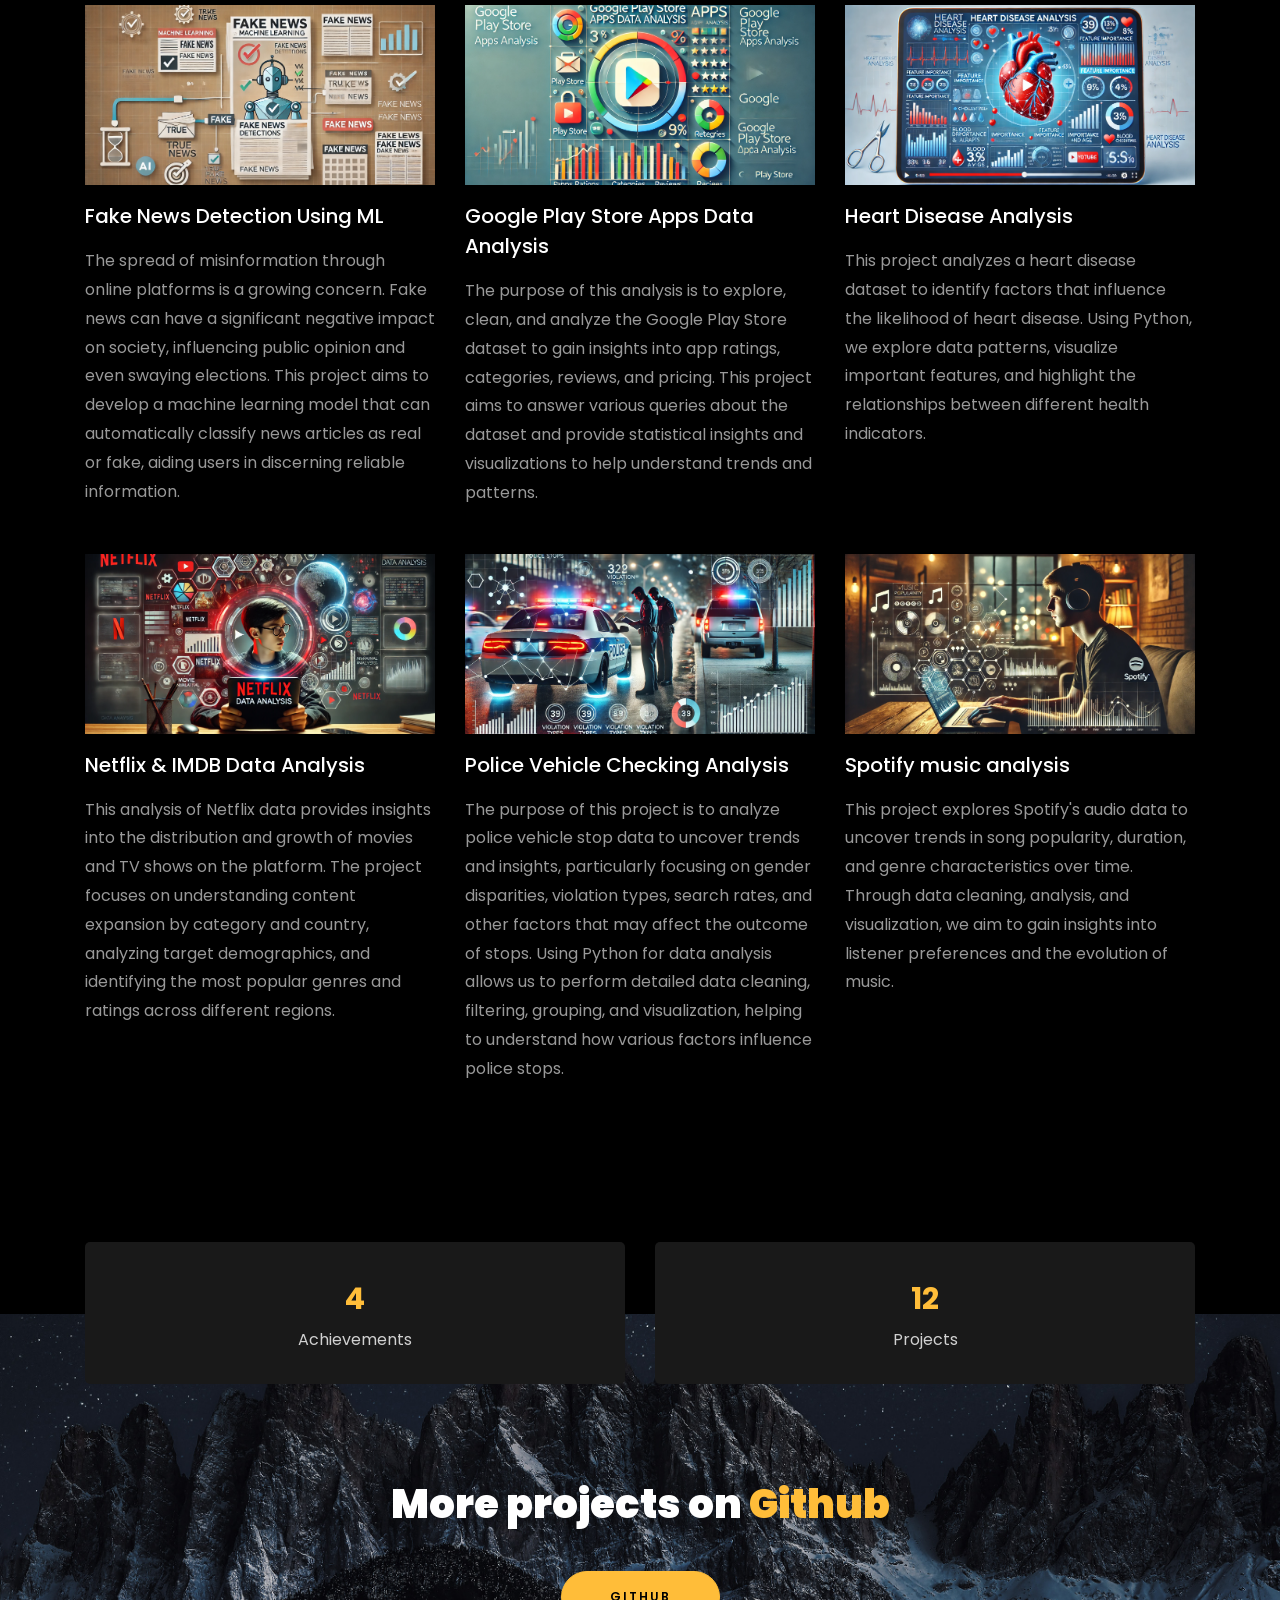
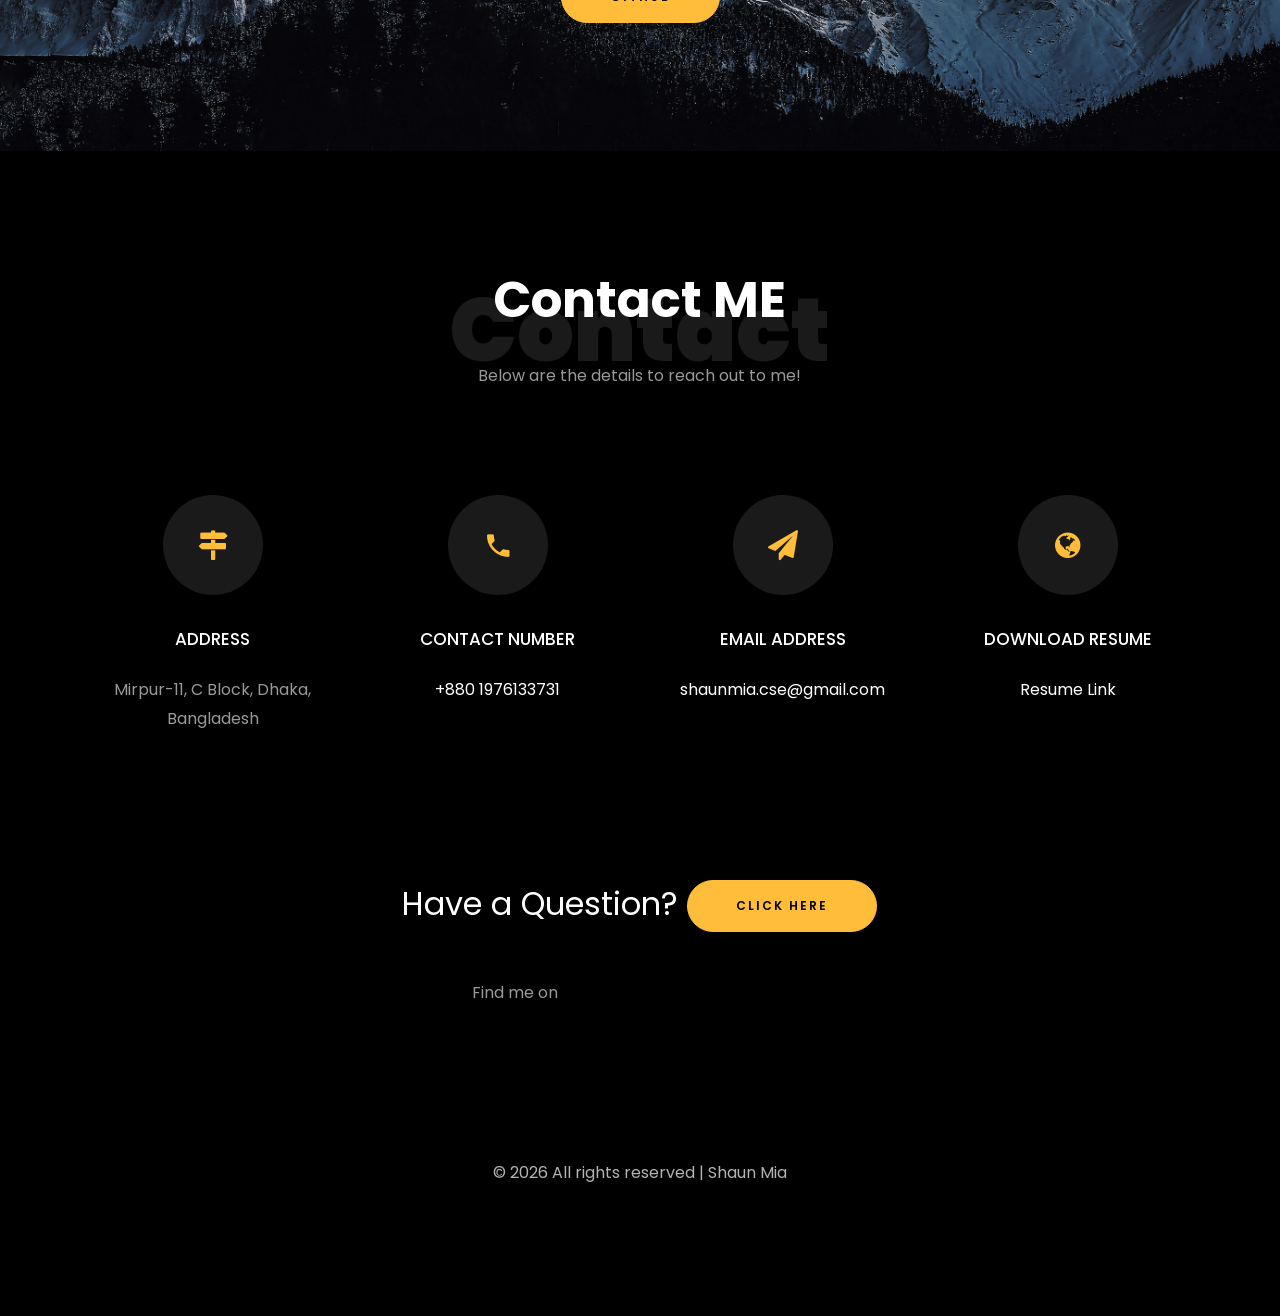
==== commit 522d6074: "Update index.html" ====
--- a/index.html
+++ b/index.html
@@ -385,7 +385,8 @@
 			</div>
 			<div class="row justify-content-center mt-5">
 				<div class="col-md-6 text-center ftco-animate">
-					<p><a href="https://docs.google.com/document/d/1f9W-61_WpERIZ29ikjb4a8cEMuUPXyDB/edit?usp=sharing&ouid=106209587651246225417&rtpof=true&sd=true">Download CV</a></p>
+					<p><a href="https://docs.google.com/document/d/1f9W-61_WpERIZ29ikjb4a8cEMuUPXyDB/edit?usp=sharing&ouid=106209587651246225417&rtpof=true&sd=true"
+						   class="btn btn-primary py-4 px-5" >Download CV</a></p>
 				</div>
 			</div>
 		</div>
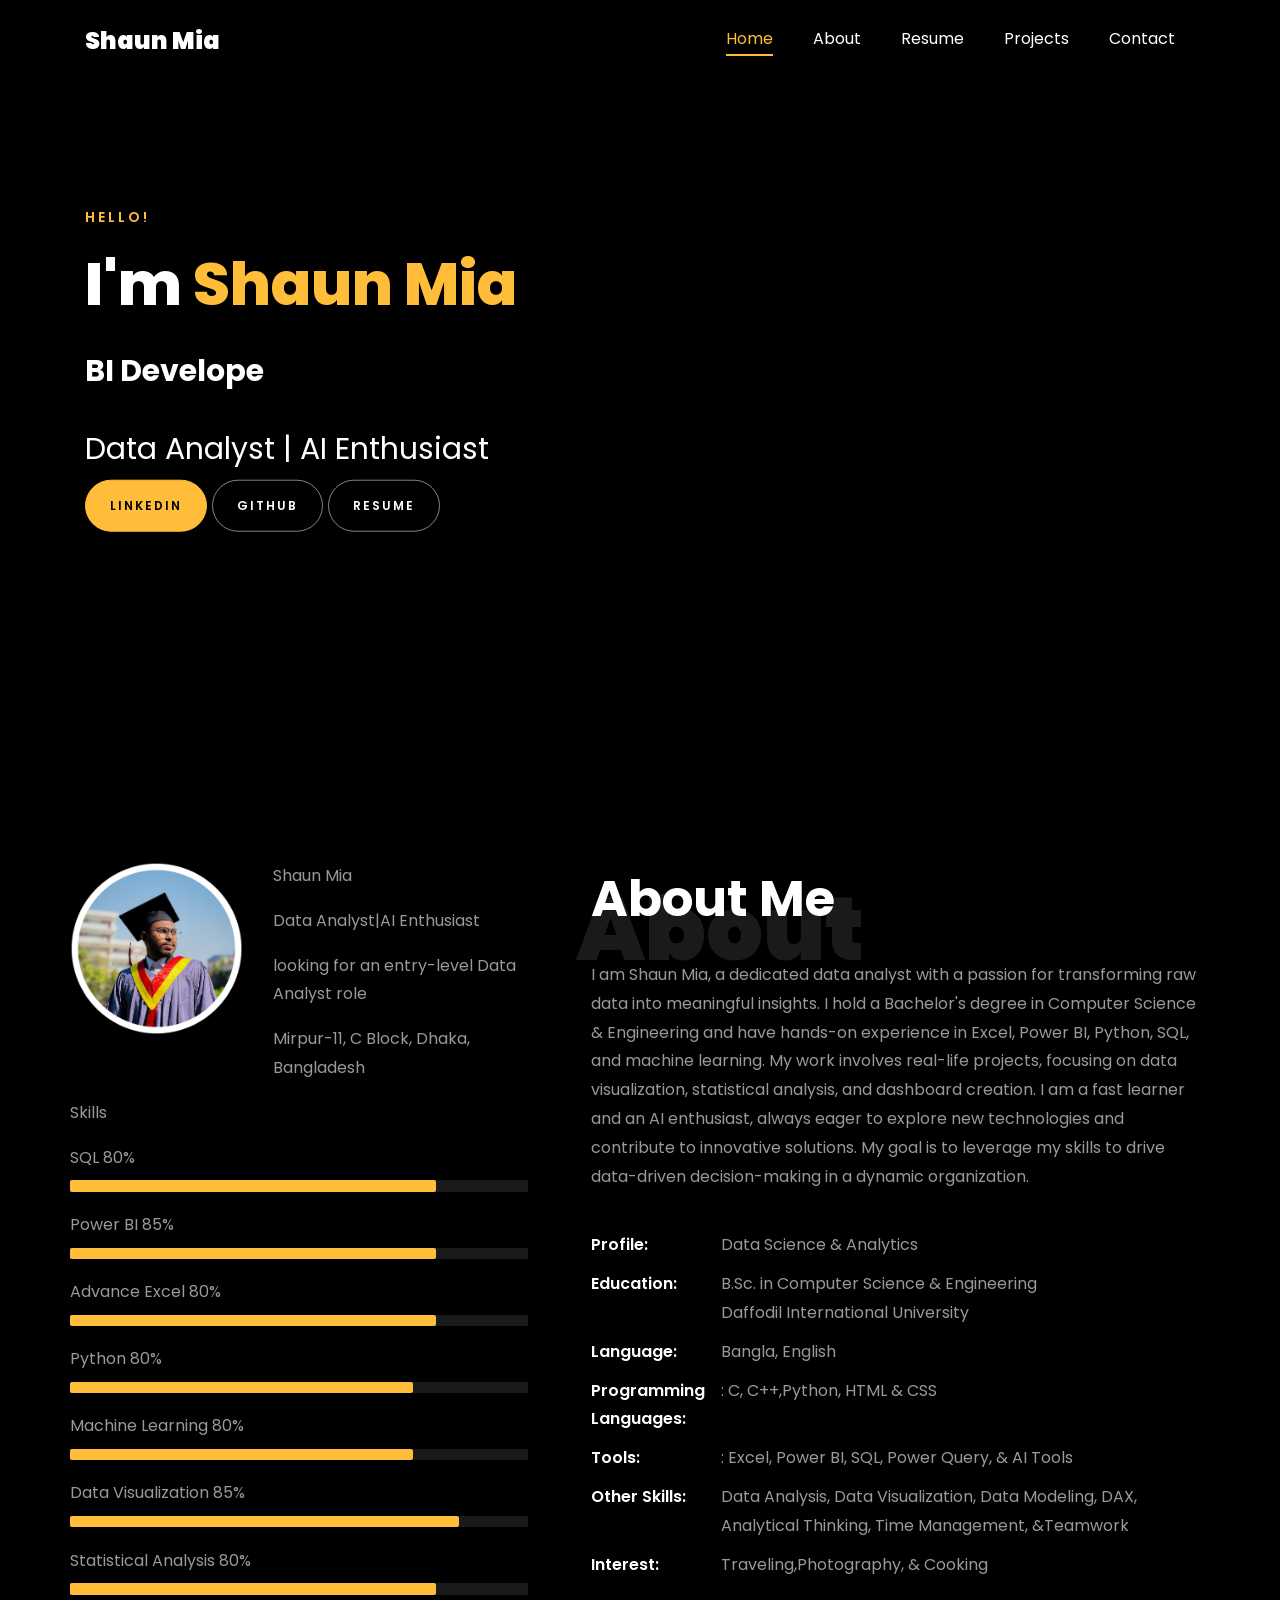
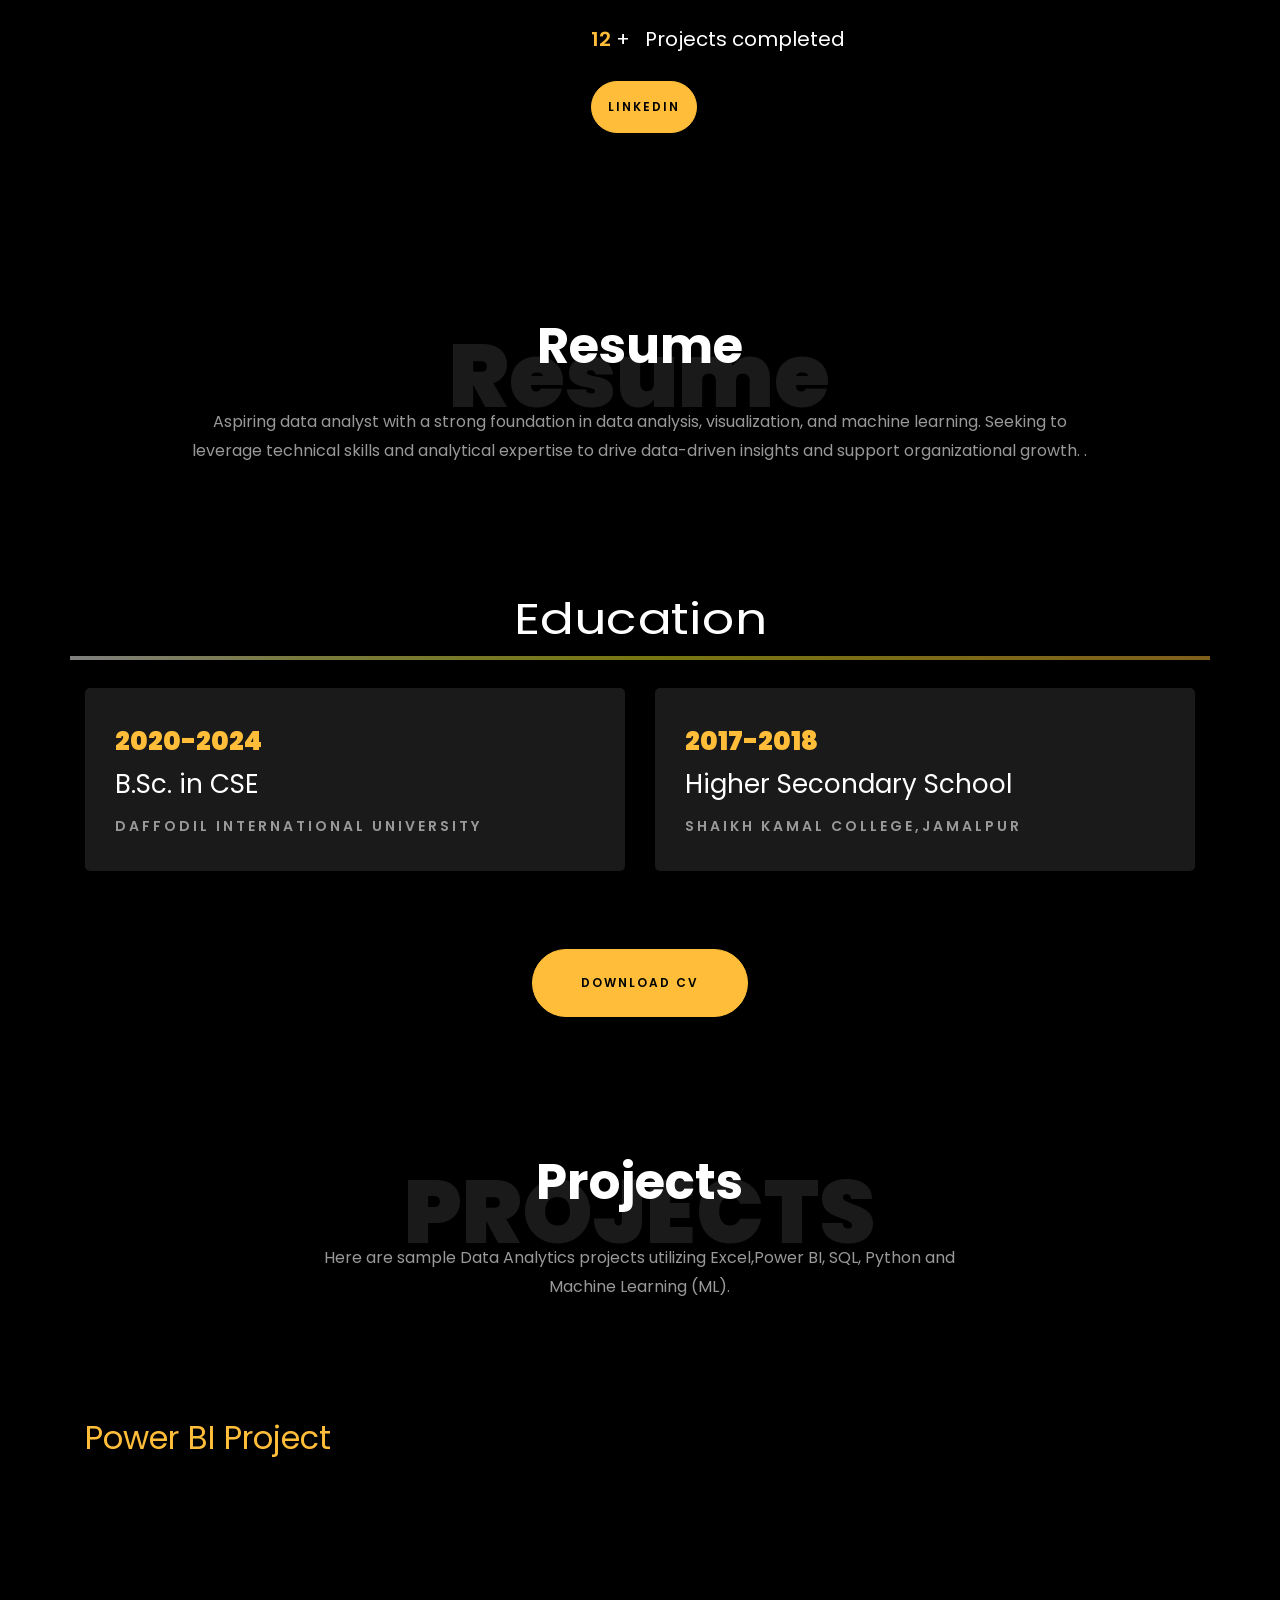
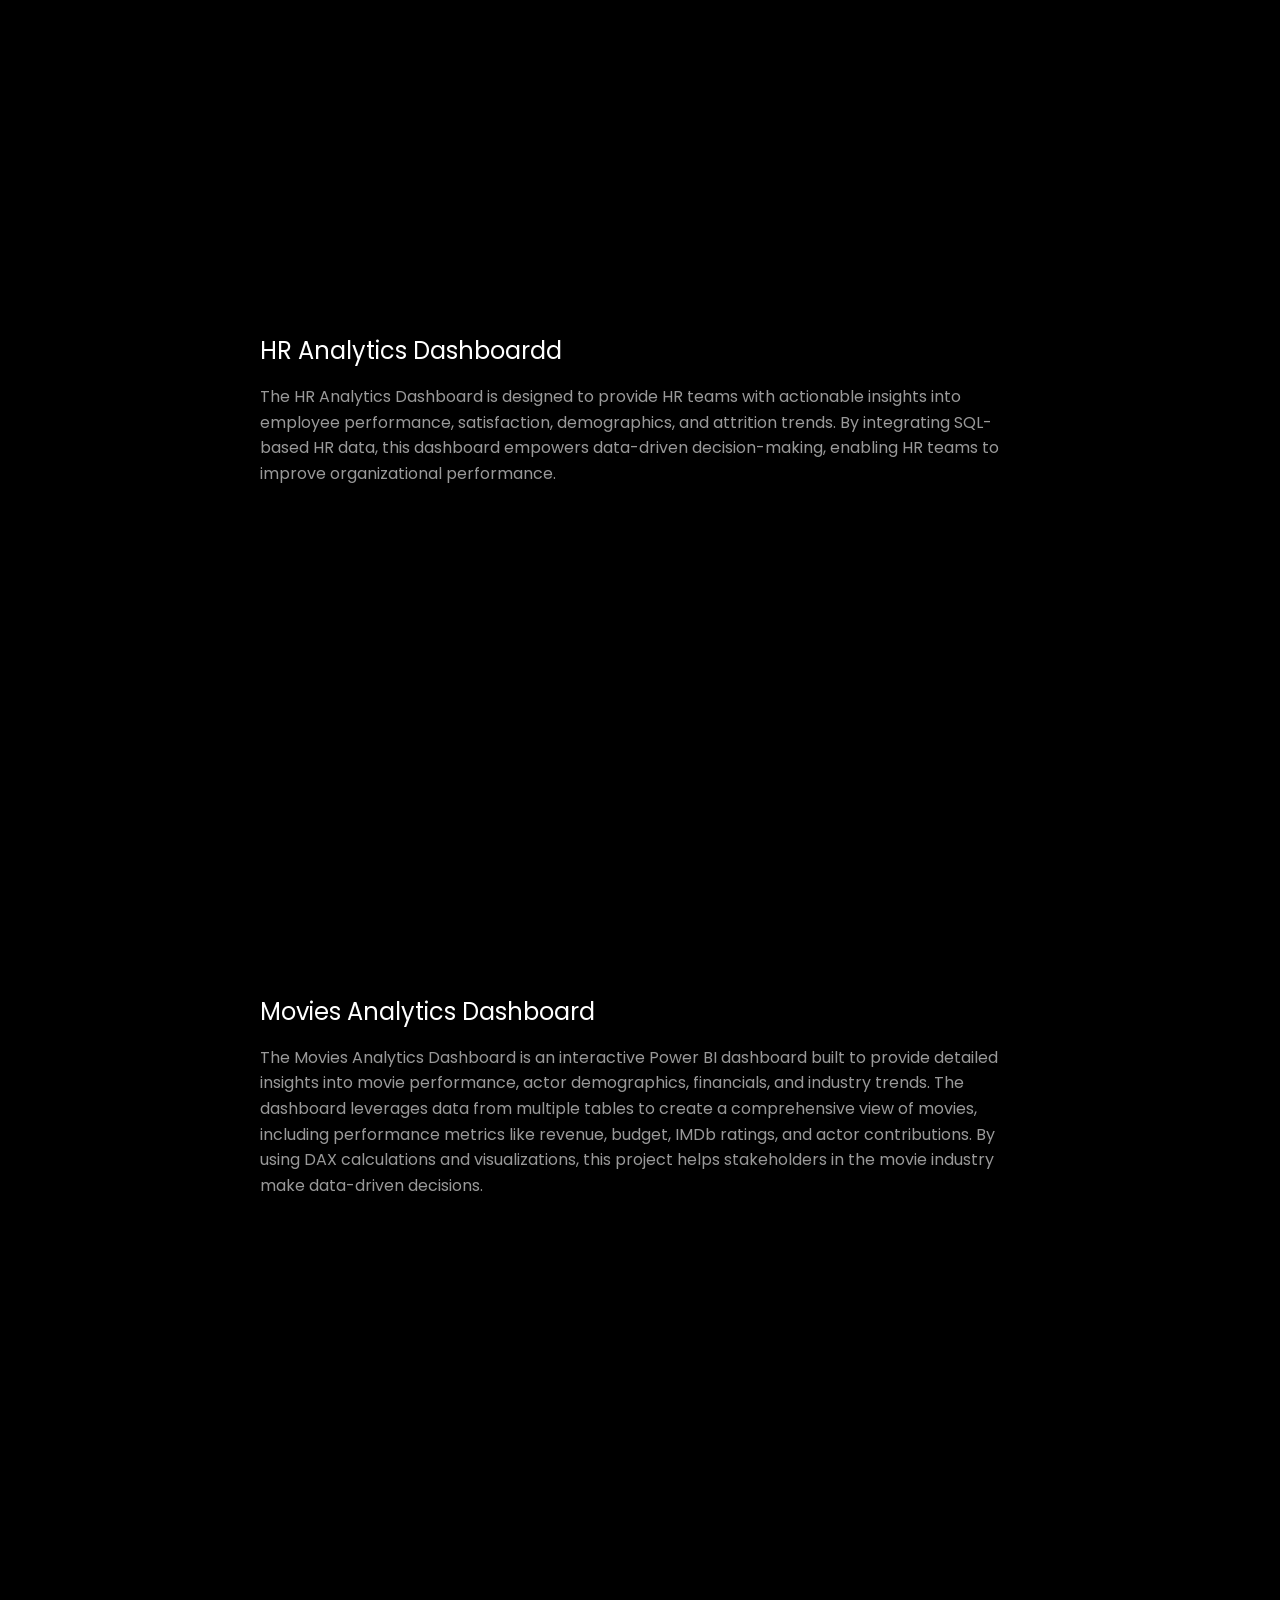
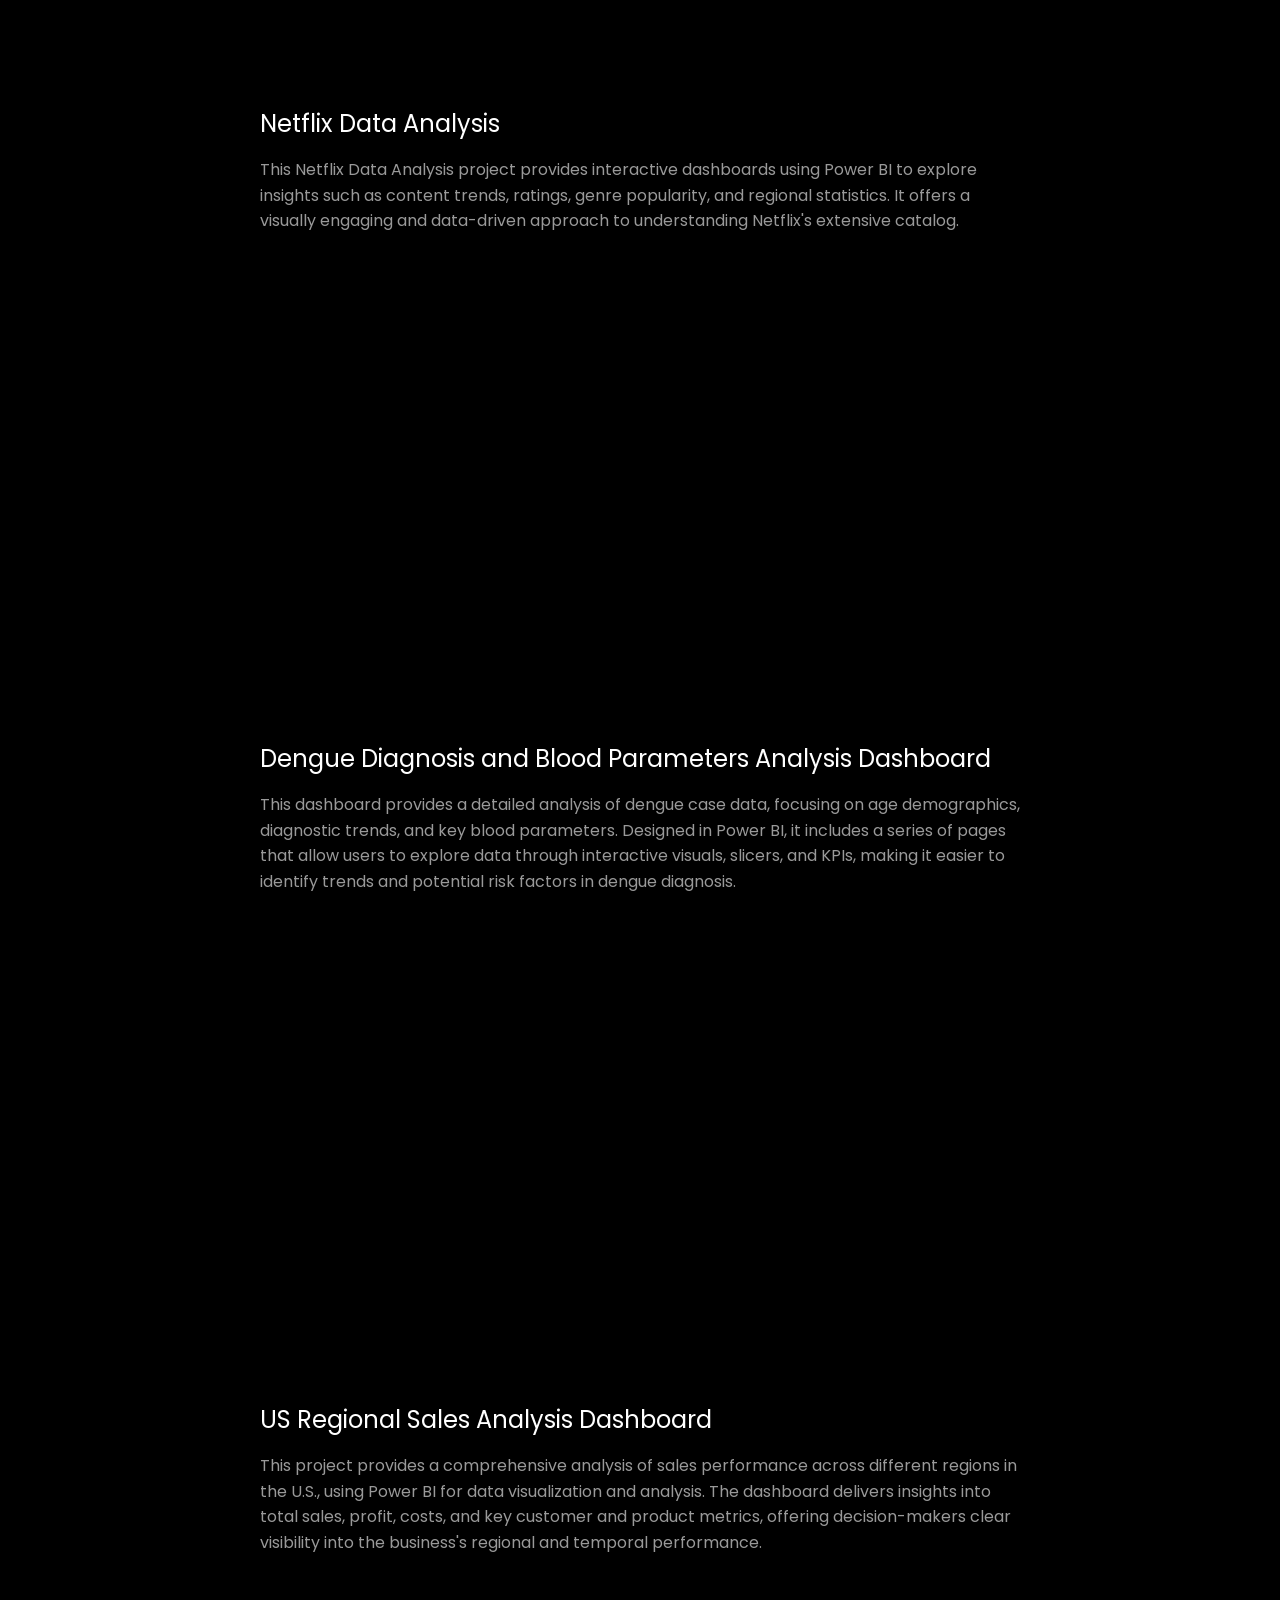
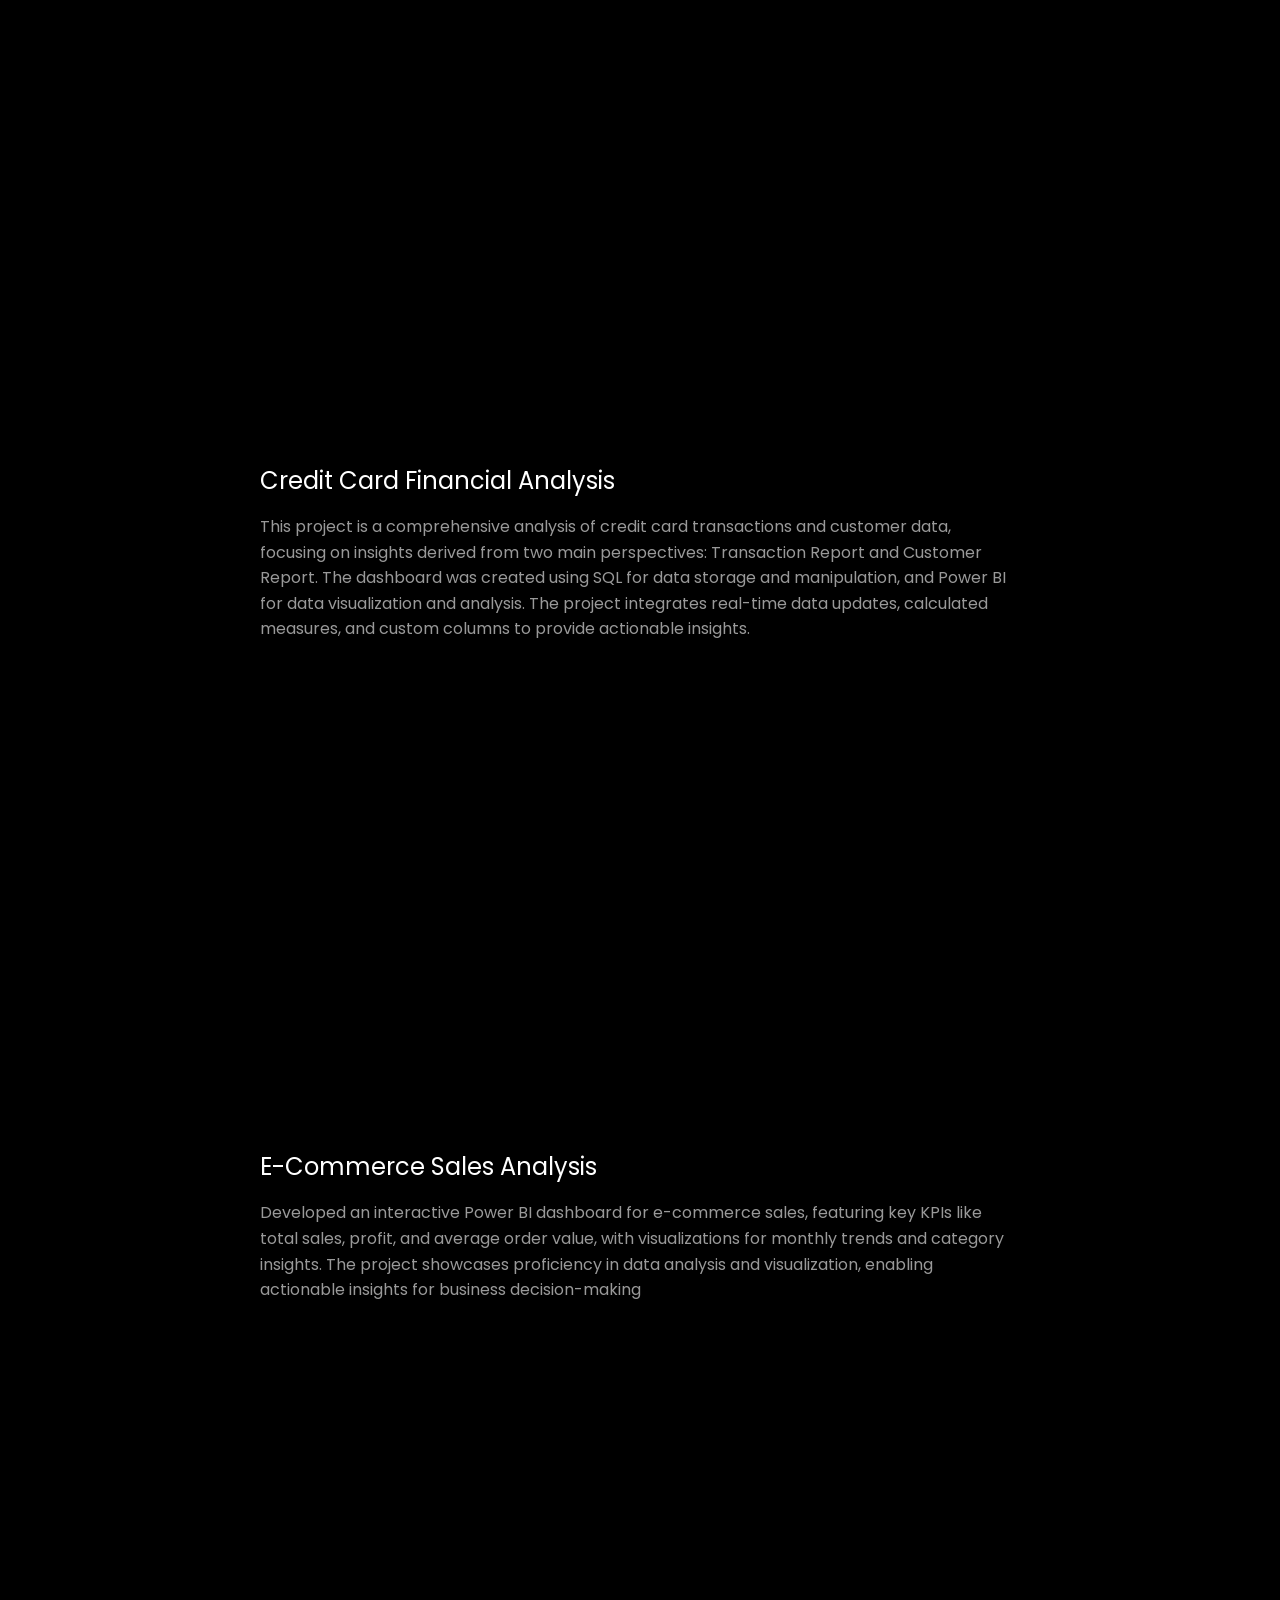
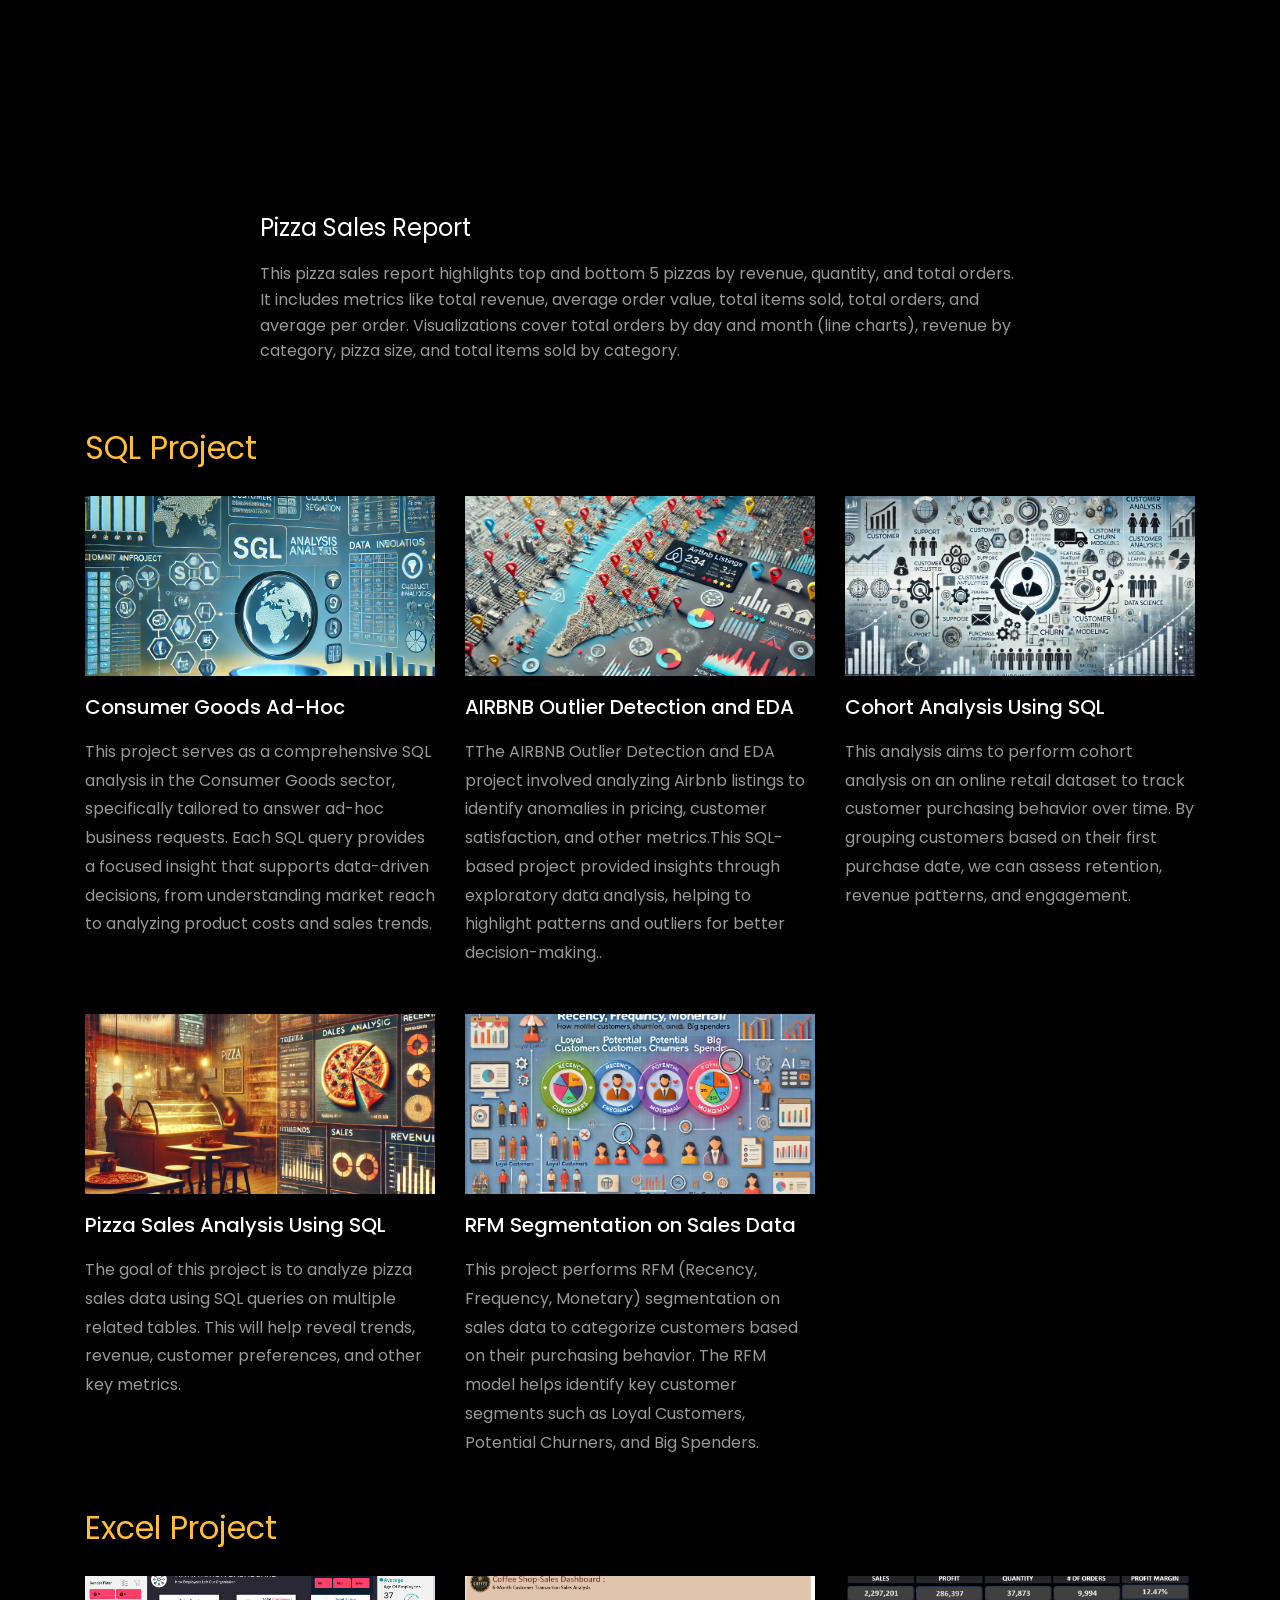
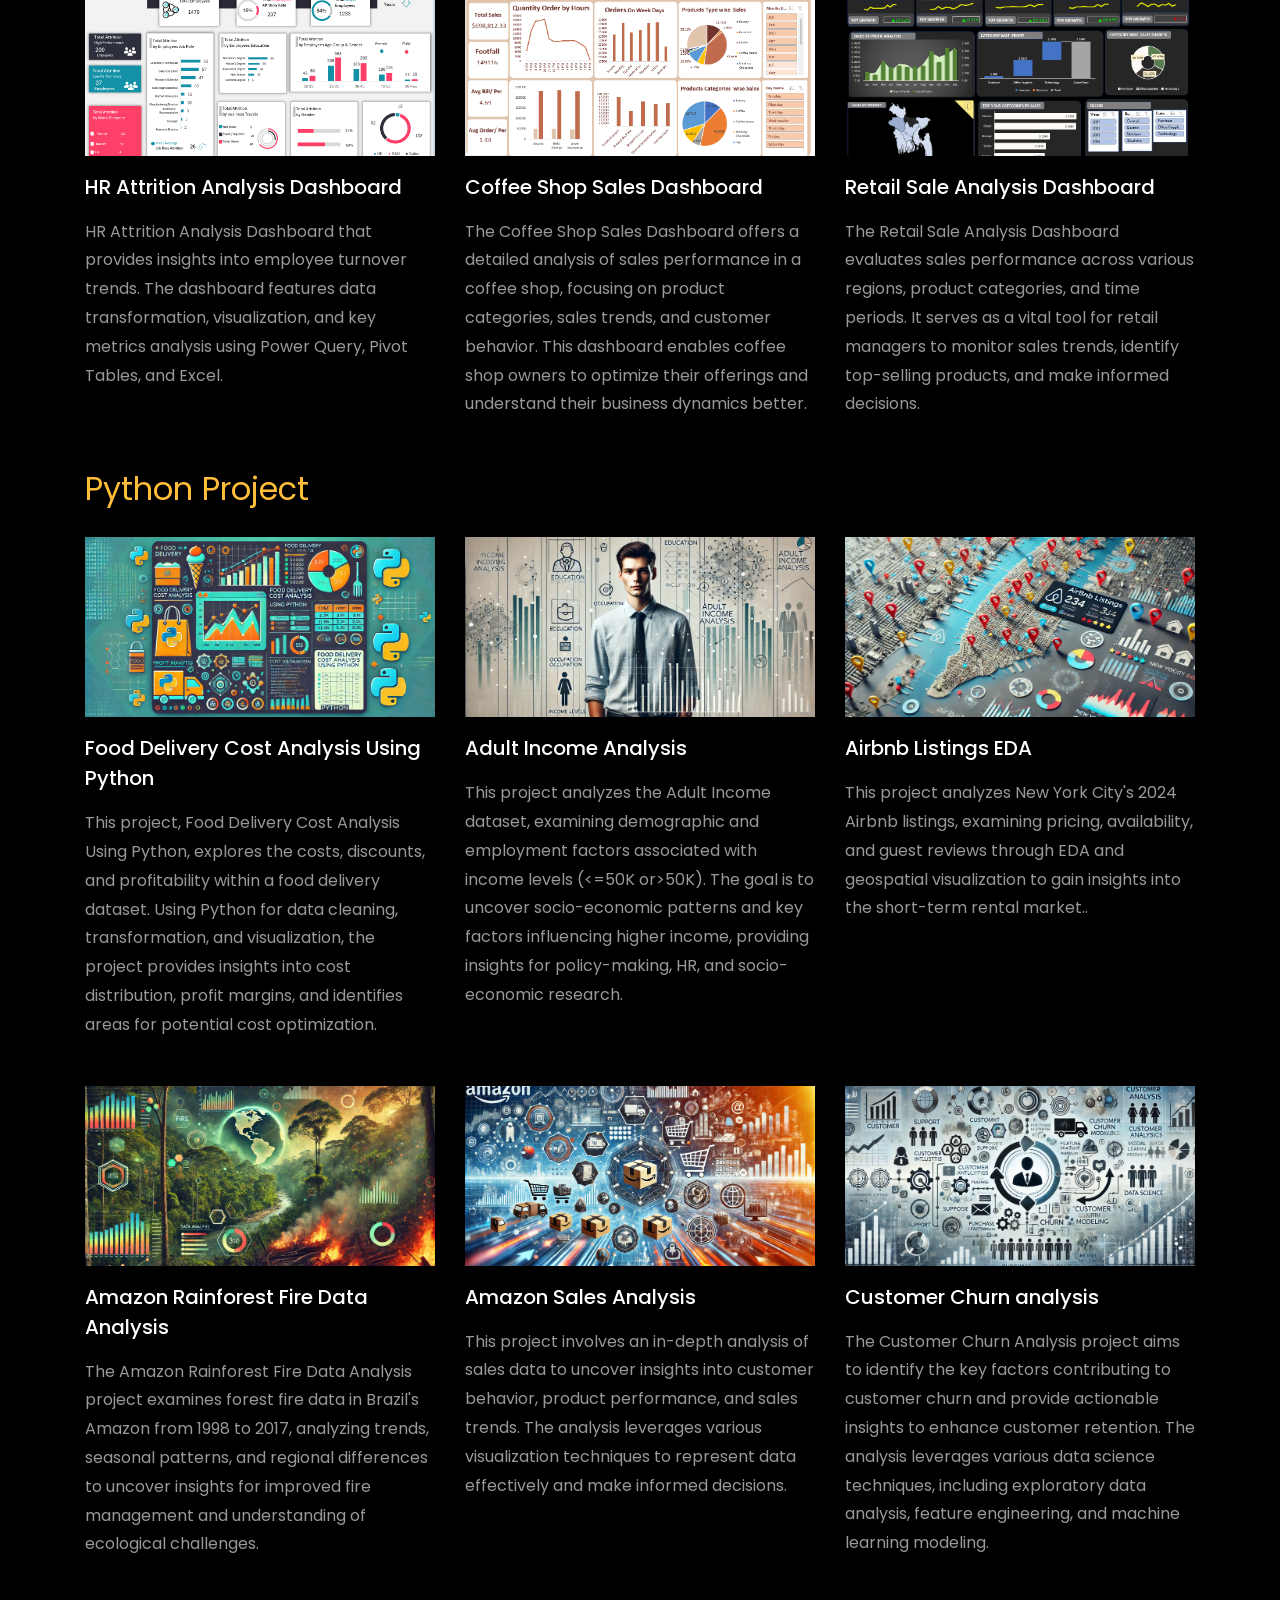
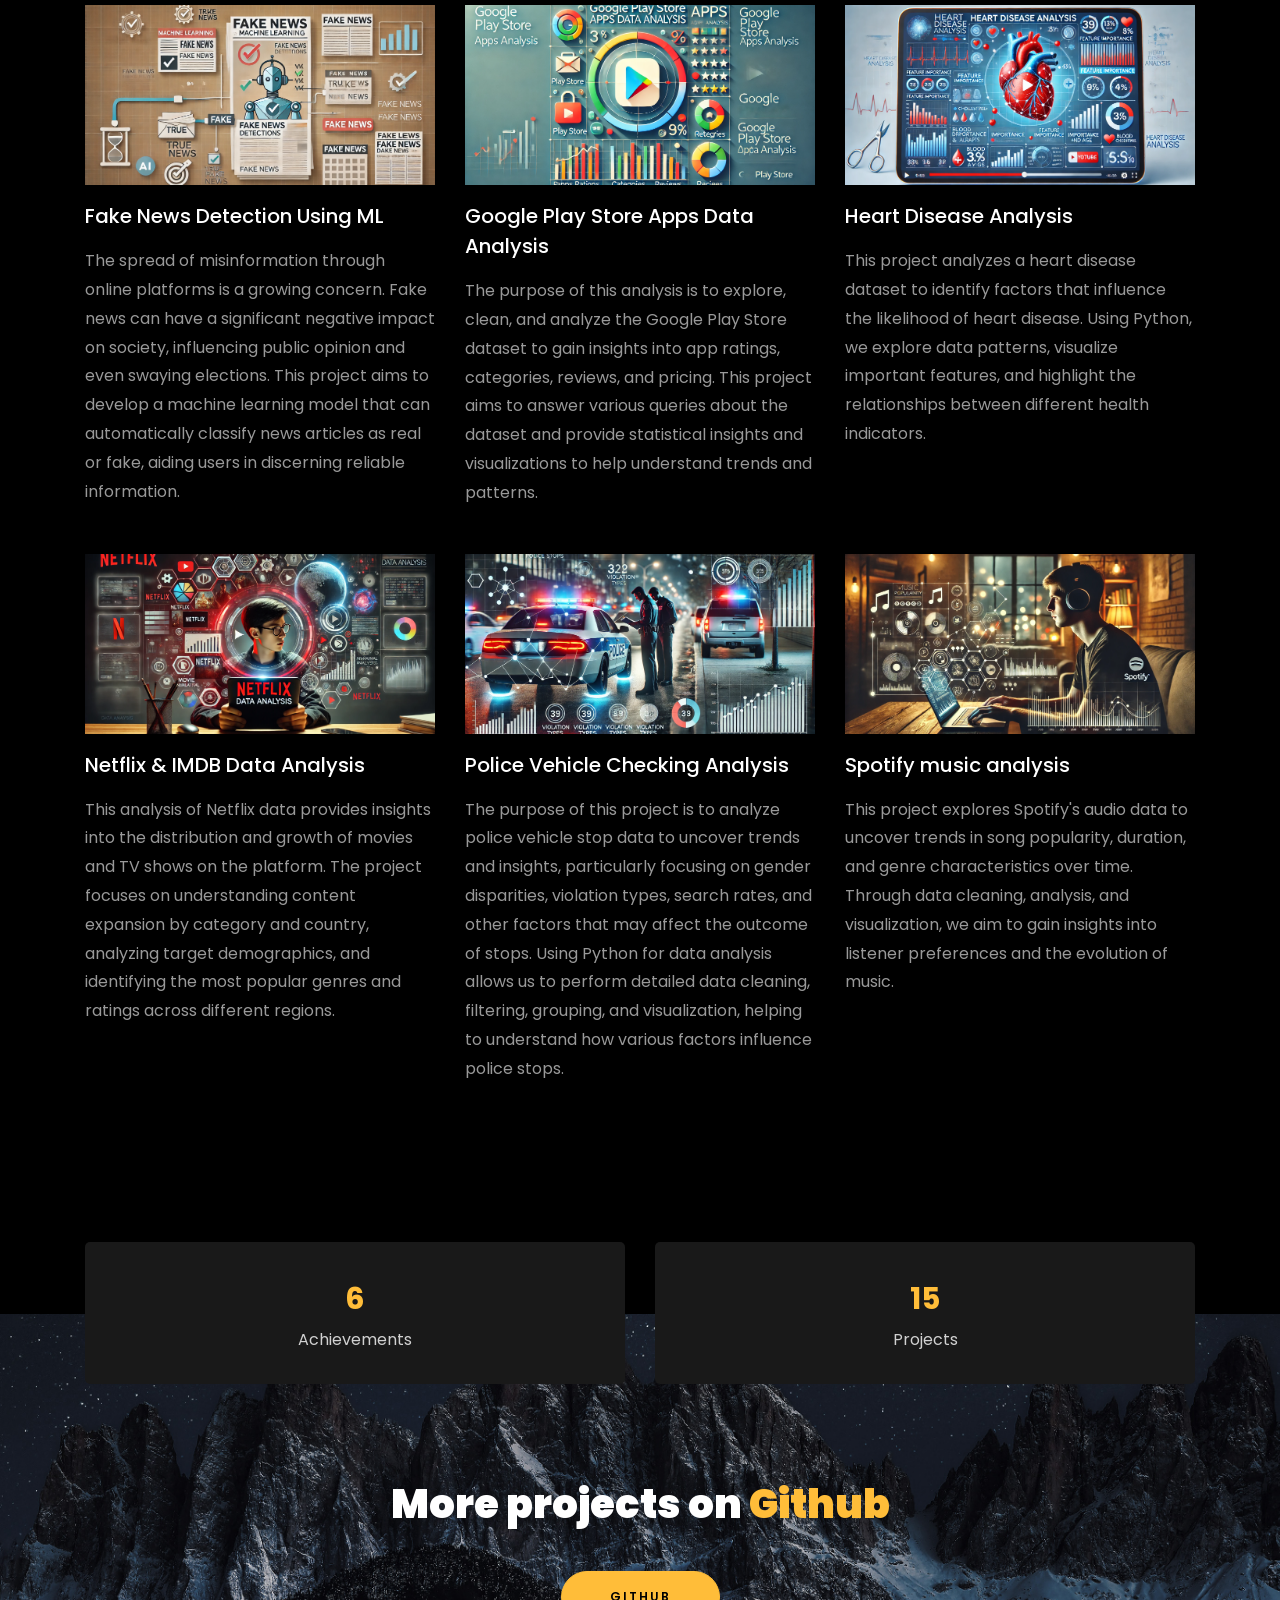
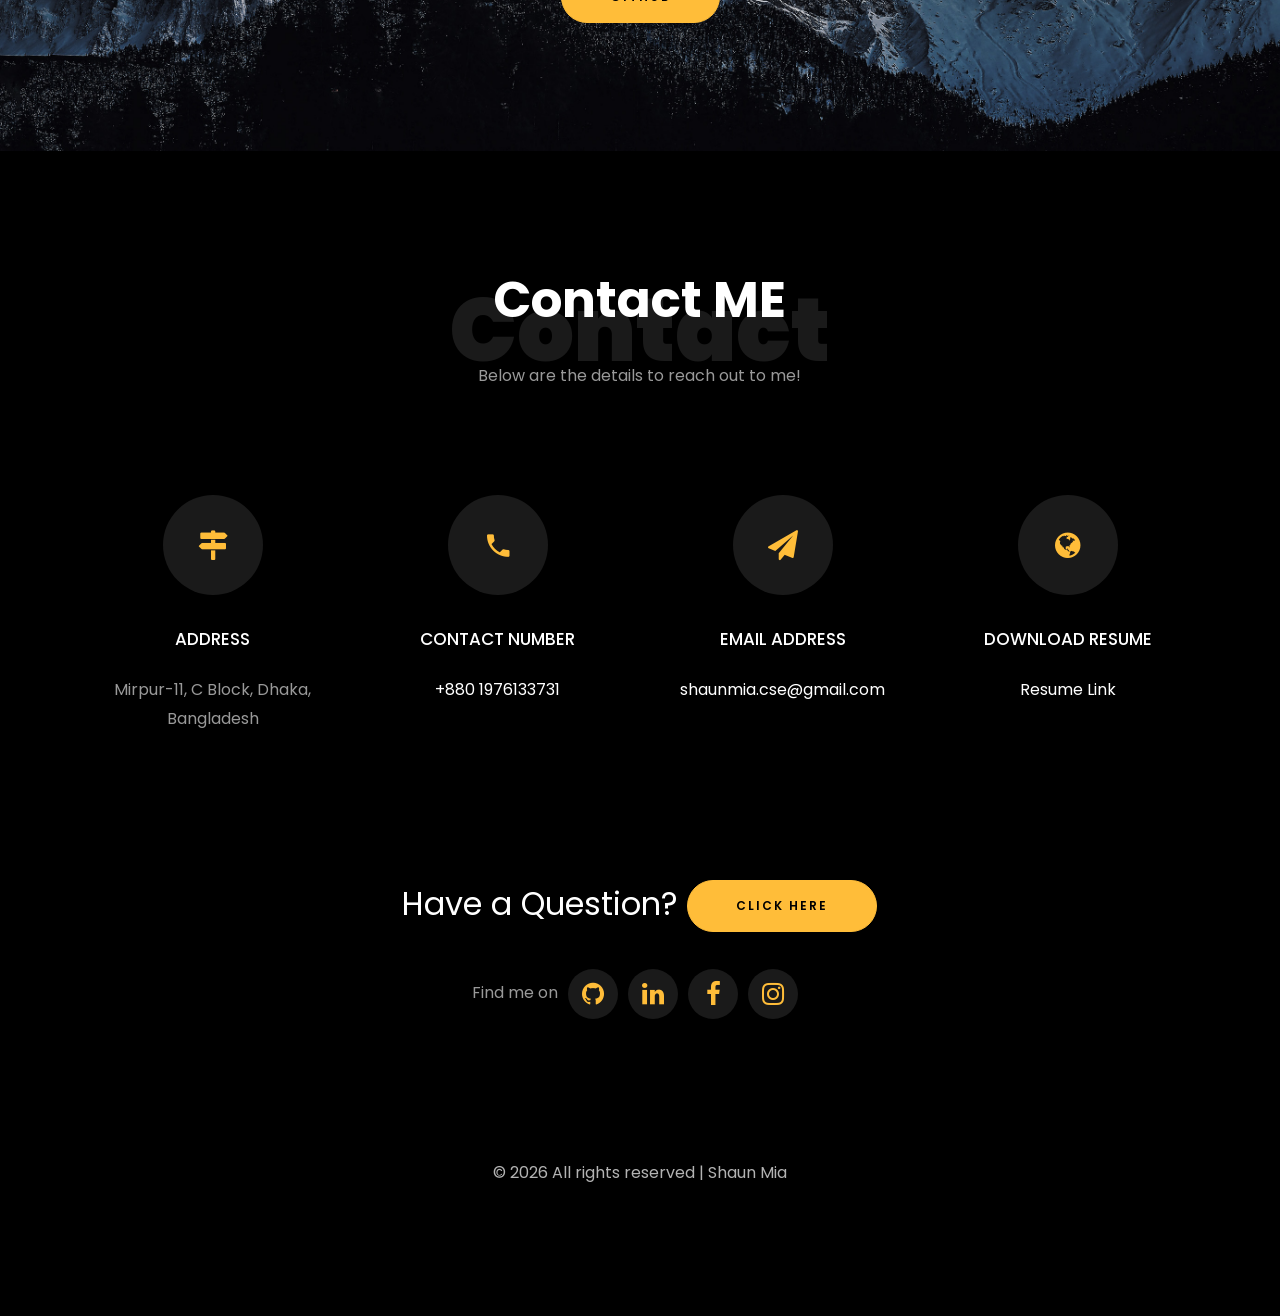
==== commit edf032a1: "up" ====
--- a/index.html
+++ b/index.html
@@ -25,9 +25,6 @@
 	<!-- add icon link -->
 	<link rel="icon" href="./images/Logo.png" type="image/x-icon" />
 
-
-
-
 	<style>
 		/*======================================
 //--//-->   ABOUT
@@ -45,7 +42,6 @@
 		.about-mf .about-img img {
 			margin-left: 10px;
 		}
-
 
 		.skill-mf .progress {
 			/* background-color: #cde1f8; */
@@ -386,7 +382,7 @@
 			<div class="row justify-content-center mt-5">
 				<div class="col-md-6 text-center ftco-animate">
 					<p><a href="https://docs.google.com/document/d/1f9W-61_WpERIZ29ikjb4a8cEMuUPXyDB/edit?usp=sharing&ouid=106209587651246225417&rtpof=true&sd=true"
-						   class="btn btn-primary py-4 px-5" >Download CV</a></p>
+							class="btn btn-primary py-4 px-5">Download CV</a></p>
 				</div>
 			</div>
 		</div>
@@ -411,7 +407,7 @@
 					Project</a></h2>
 
 
-			
+
 			<!-- HR Analytics Dashboard-->
 			<section style="width: 100%; max-width: 800px; margin: 0 auto; padding: 20px;">
 
@@ -500,7 +496,7 @@
 					</p>
 				</div>
 			</section>
-			
+
 			<!-- Dengue Diagnosis and Blood Parameters Analysis Dashboard -->
 			<section style="width: 100%; max-width: 800px; margin: 0 auto; padding: 20px;">
 
@@ -520,8 +516,10 @@
 					</h2>
 
 					<p style="margin-top: 15px; line-height: 1.6;">
-						This dashboard provides a detailed analysis of dengue case data, focusing on age demographics, diagnostic trends, and key blood parameters. Designed in Power BI, it includes a series of 
-						pages that allow users to explore data through interactive visuals, slicers, and KPIs, making it easier to identify trends and potential risk factors in dengue diagnosis.
+						This dashboard provides a detailed analysis of dengue case data, focusing on age demographics,
+						diagnostic trends, and key blood parameters. Designed in Power BI, it includes a series of
+						pages that allow users to explore data through interactive visuals, slicers, and KPIs, making it
+						easier to identify trends and potential risk factors in dengue diagnosis.
 					</p>
 				</div>
 			</section>
@@ -1141,12 +1139,13 @@
 				</div>
 				<div class="col-md-6 col-lg-3 d-flex ftco-animate">
 					<div class="align-self-stretch box p-4 text-center">
-						<a href="https://docs.google.com/document/d/1f9W-61_WpERIZ29ikjb4a8cEMuUPXyDB/edit?usp=sharing&ouid=106209587651246225417&rtpof=true&sd=true" target="_blank"
-							class="icon d-flex align-items-center justify-content-center">
+						<a href="https://docs.google.com/document/d/1f9W-61_WpERIZ29ikjb4a8cEMuUPXyDB/edit?usp=sharing&ouid=106209587651246225417&rtpof=true&sd=true"
+							target="_blank" class="icon d-flex align-items-center justify-content-center">
 							<span class="icon-globe"></span>
 						</a>
 						<h3 class="mb-4">Download Resume</h3>
-						<p><a href="https://docs.google.com/document/d/1f9W-61_WpERIZ29ikjb4a8cEMuUPXyDB/edit?usp=sharing&ouid=106209587651246225417&rtpof=true&sd=true" target="_blank">Resume Link</a>
+						<p><a href="https://docs.google.com/document/d/1f9W-61_WpERIZ29ikjb4a8cEMuUPXyDB/edit?usp=sharing&ouid=106209587651246225417&rtpof=true&sd=true"
+								target="_blank">Resume Link</a>
 						</p>
 					</div>
 				</div>
@@ -1224,4 +1223,4 @@
 
 </body>
 
-</html>
+</html>
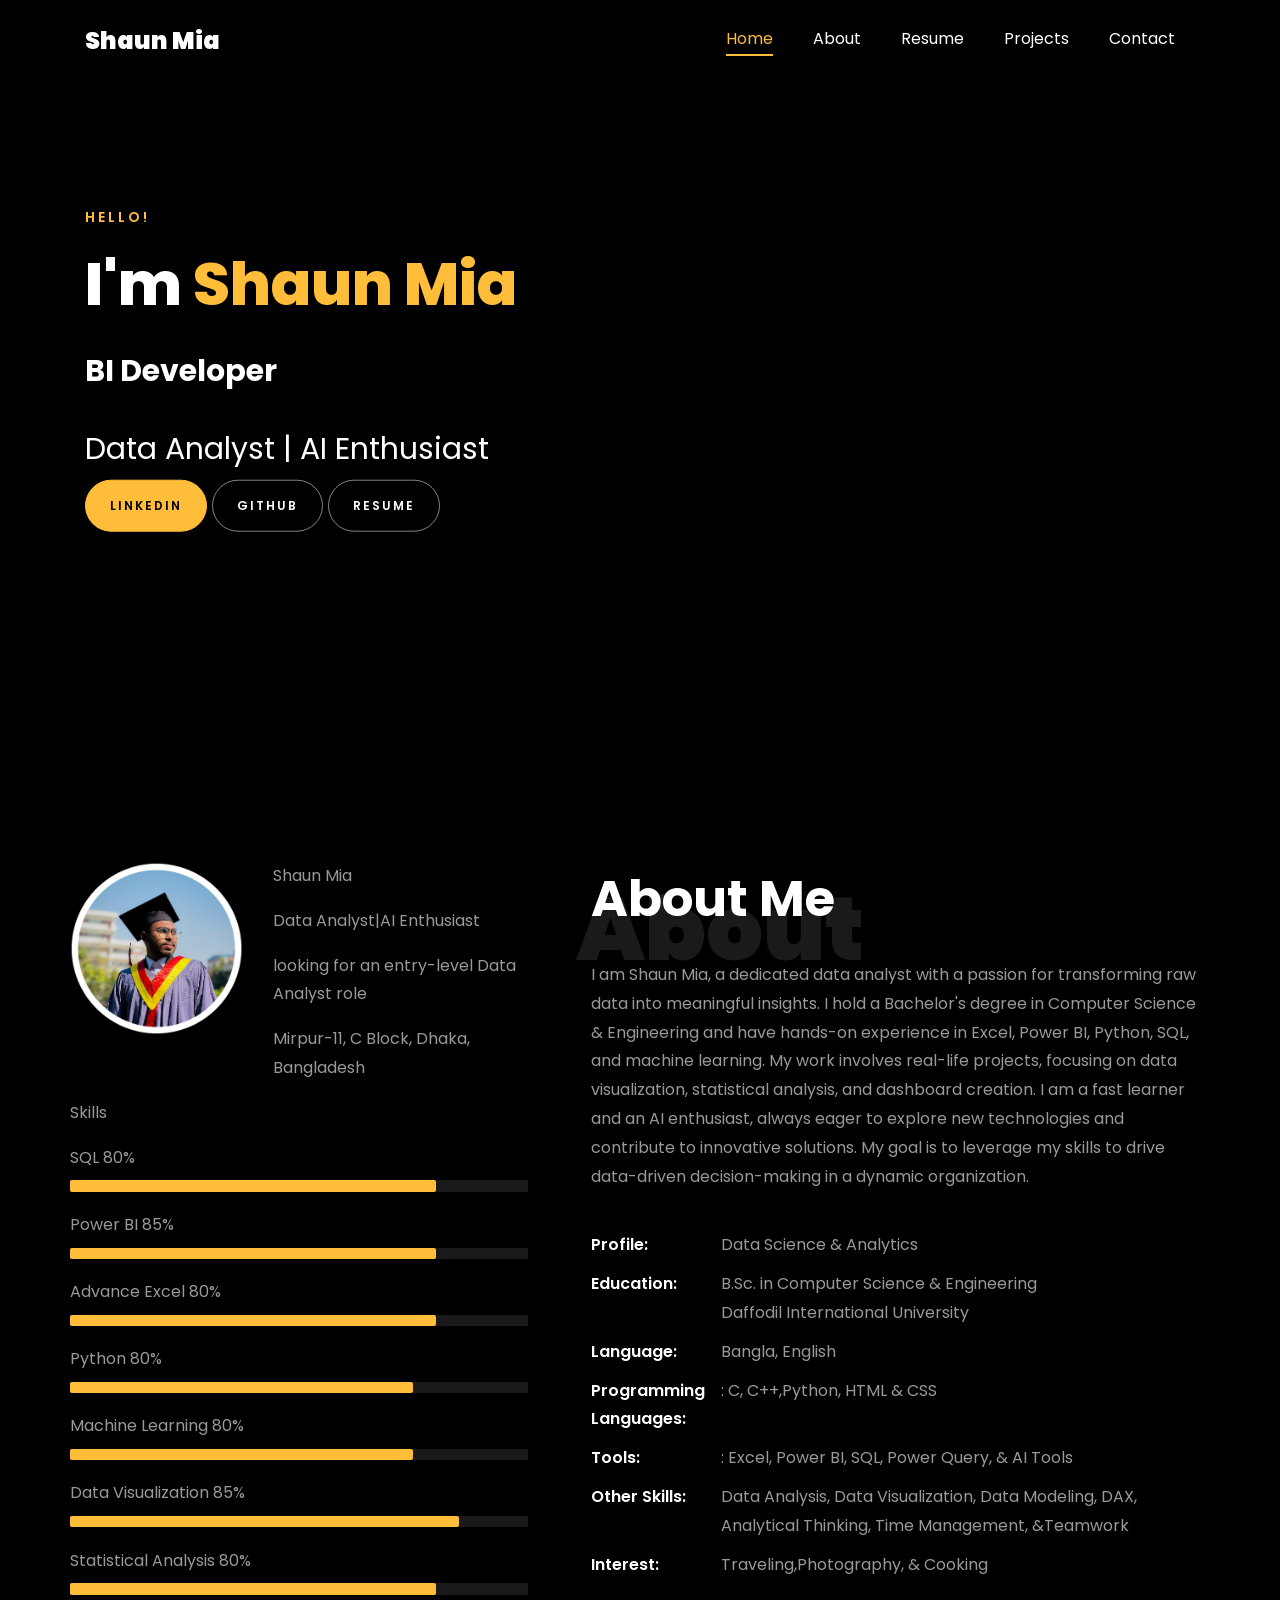
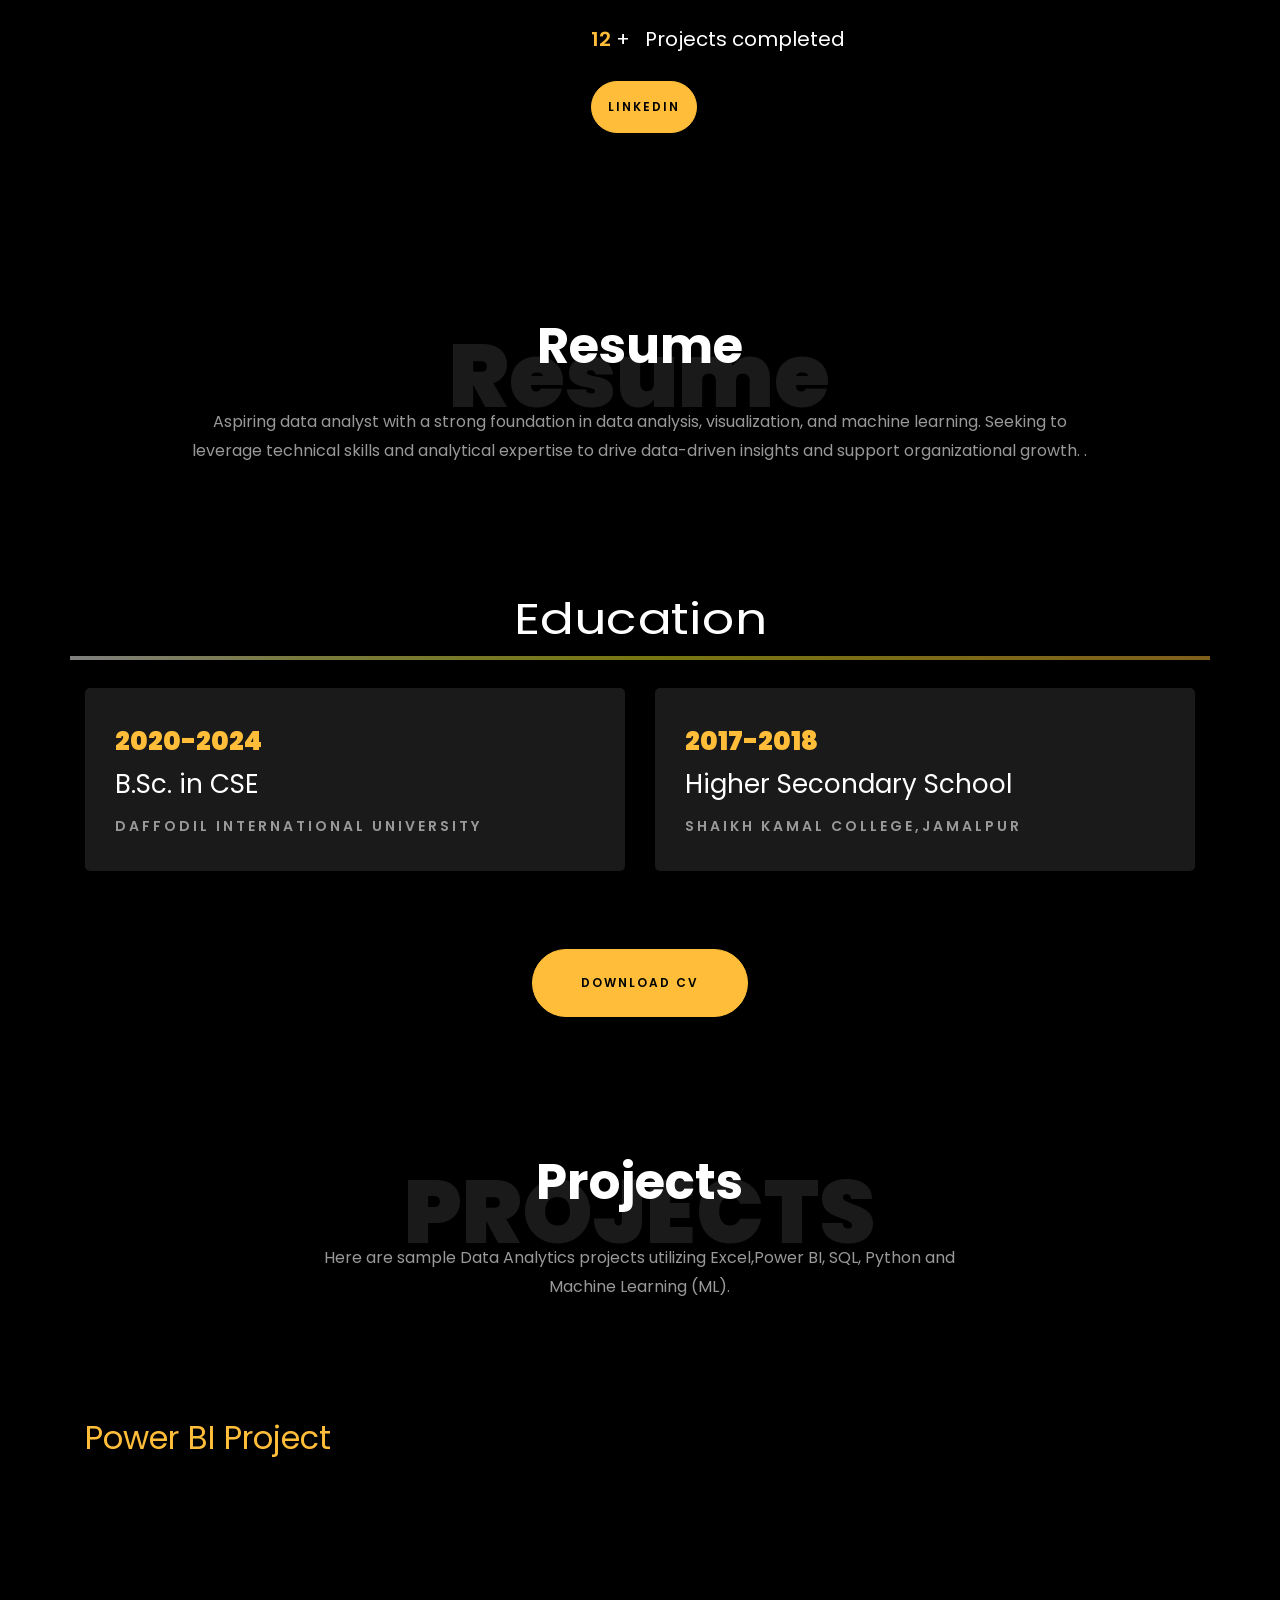
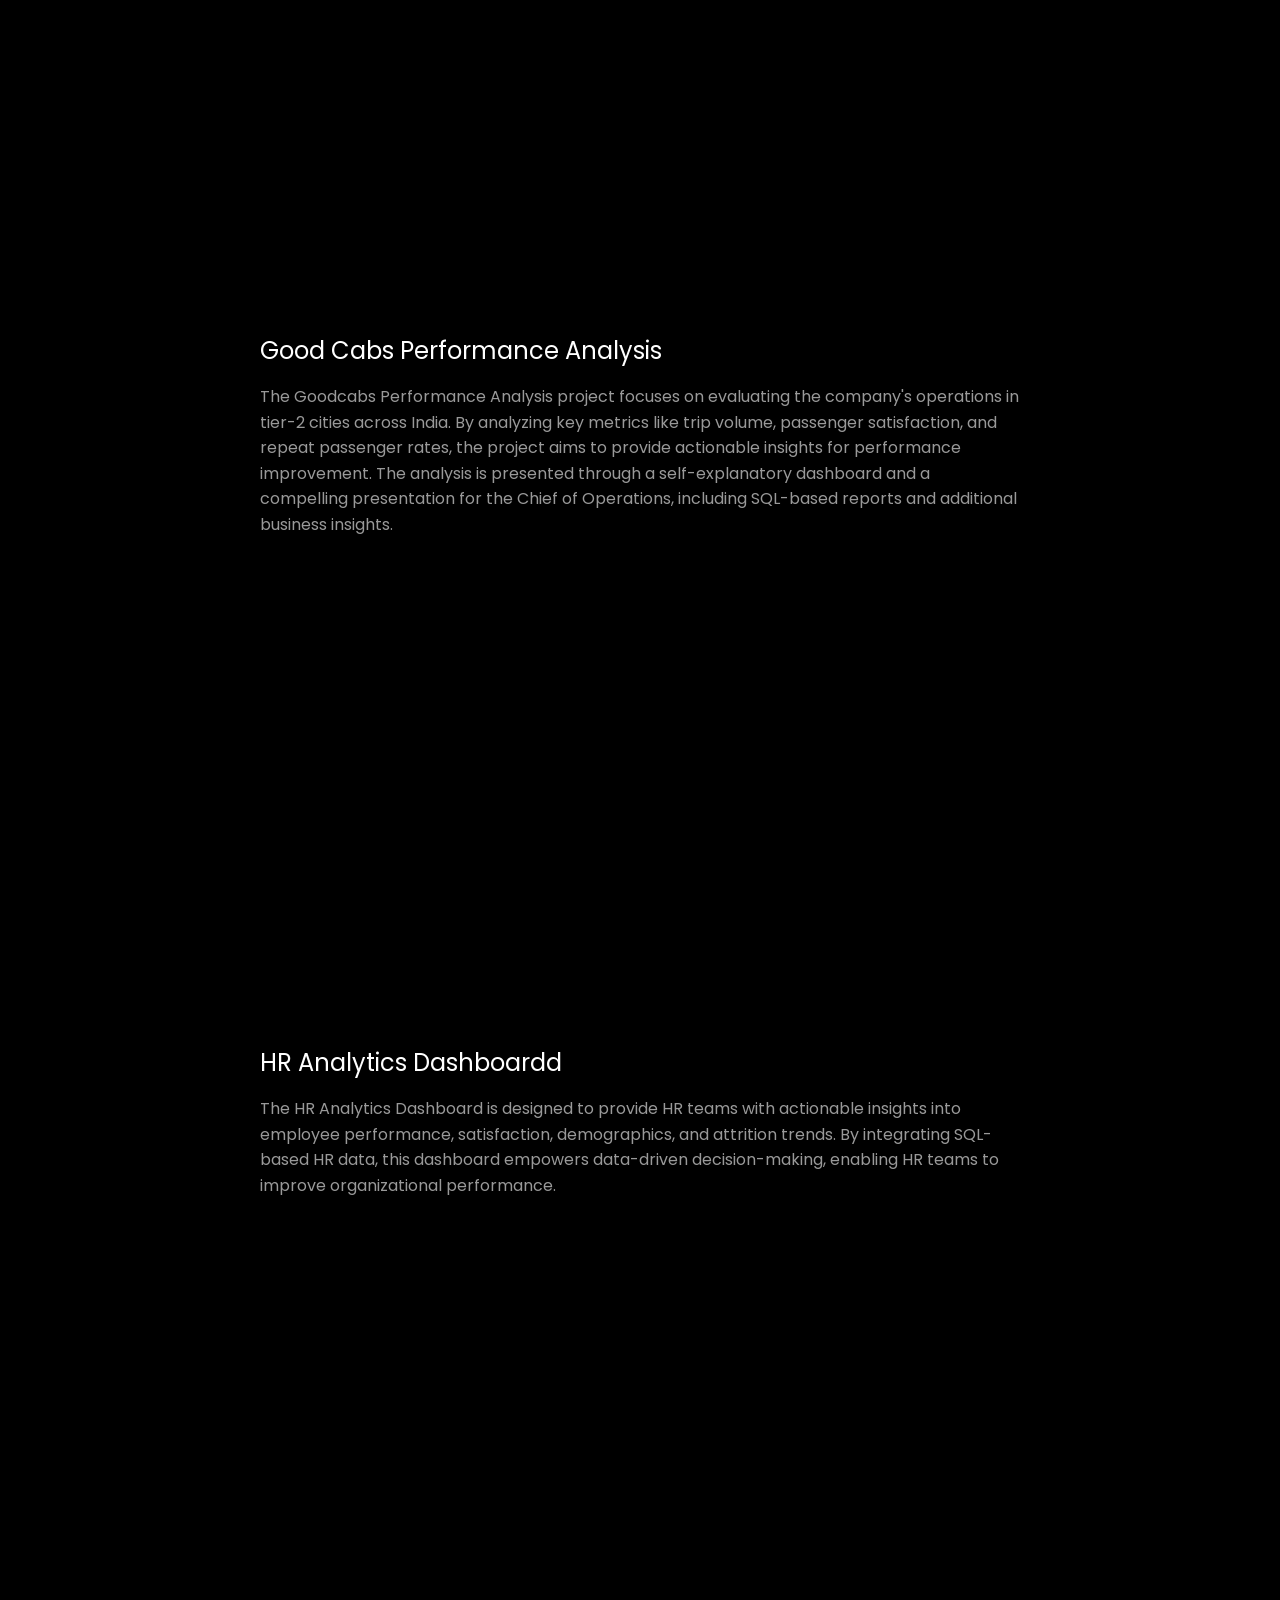
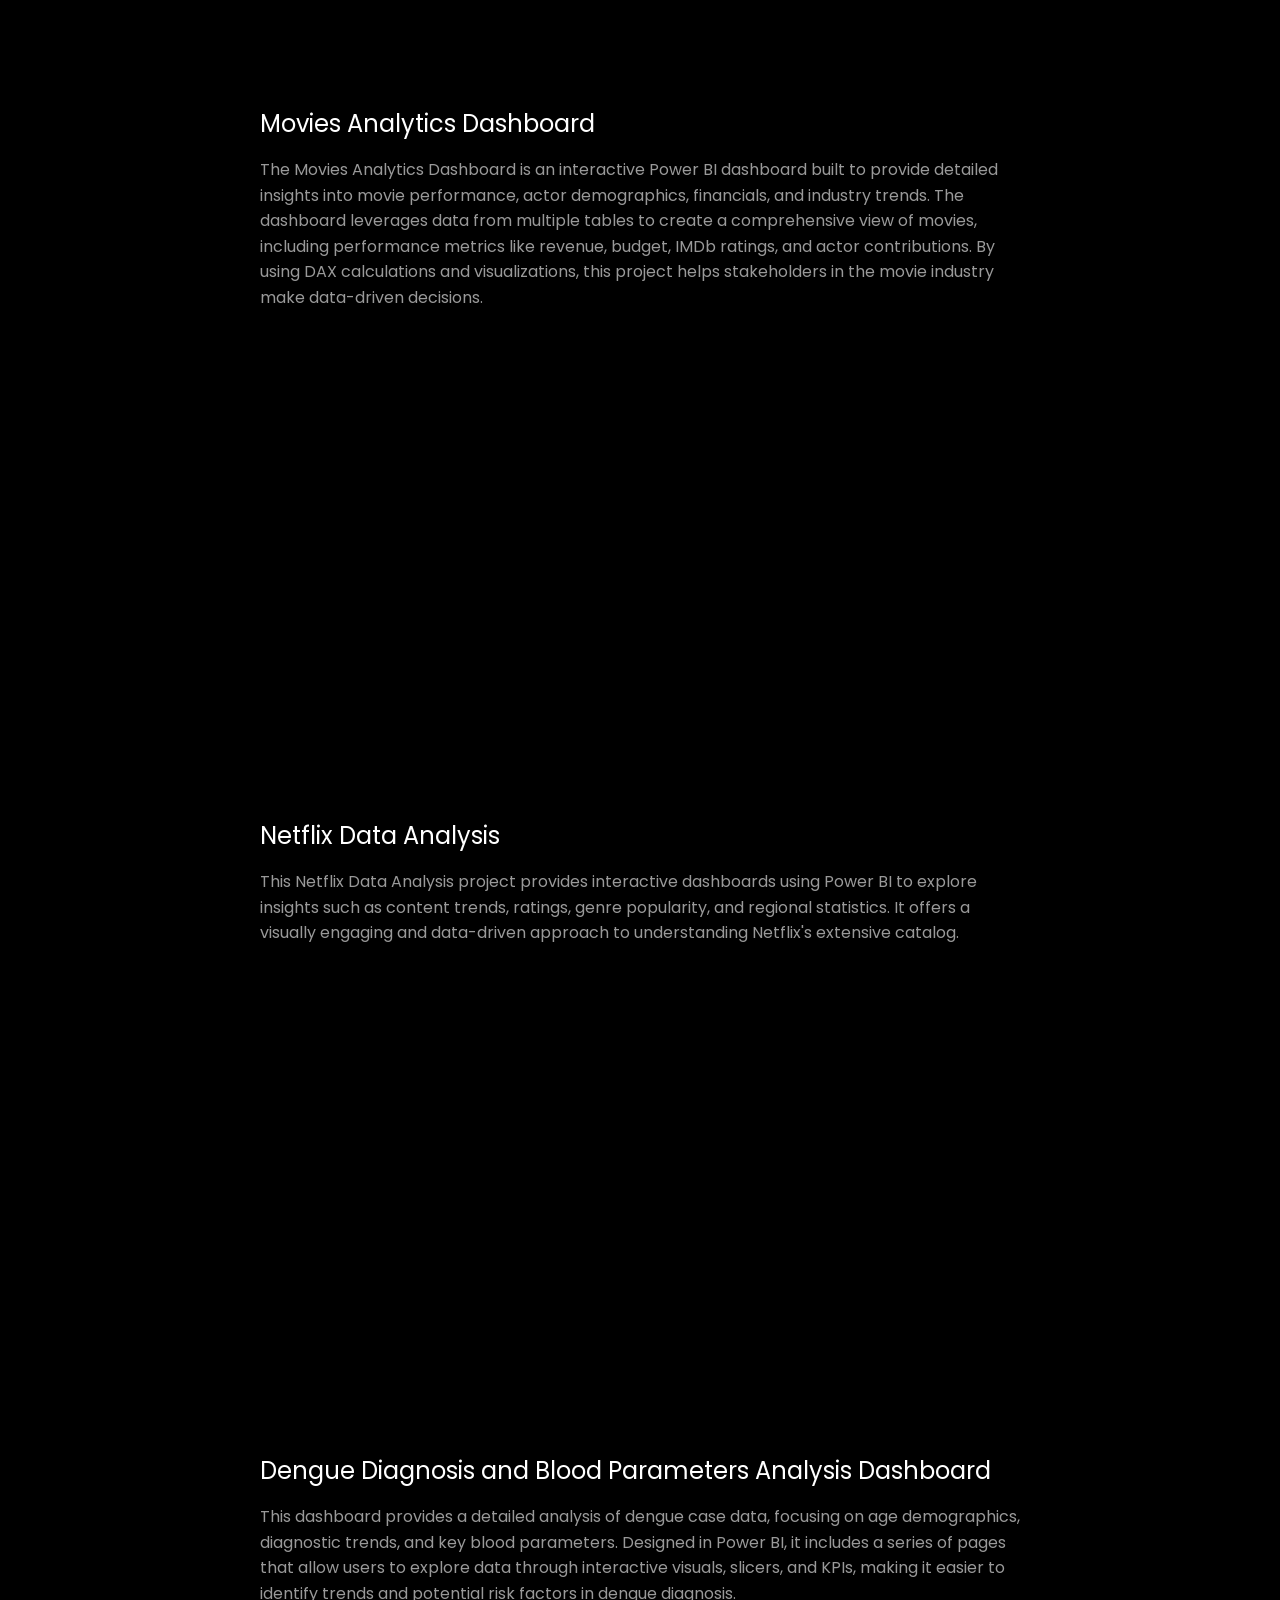
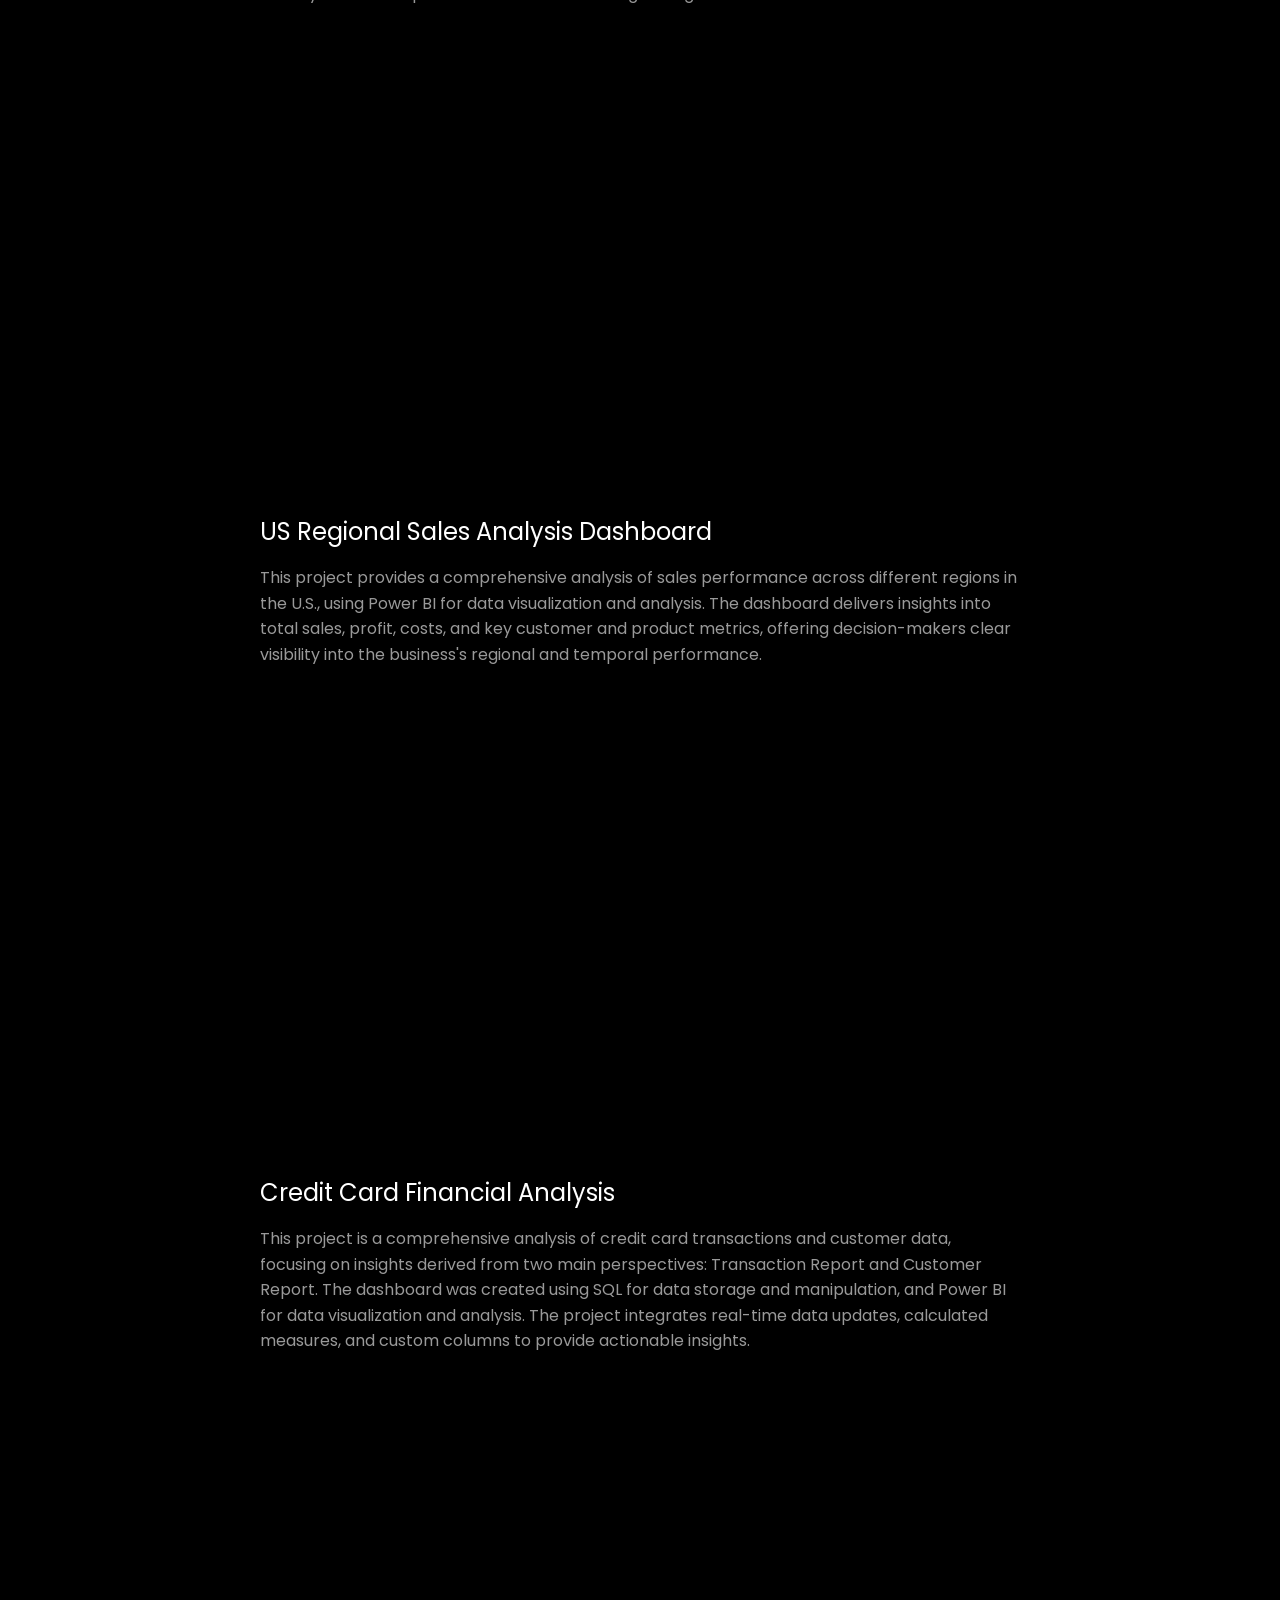
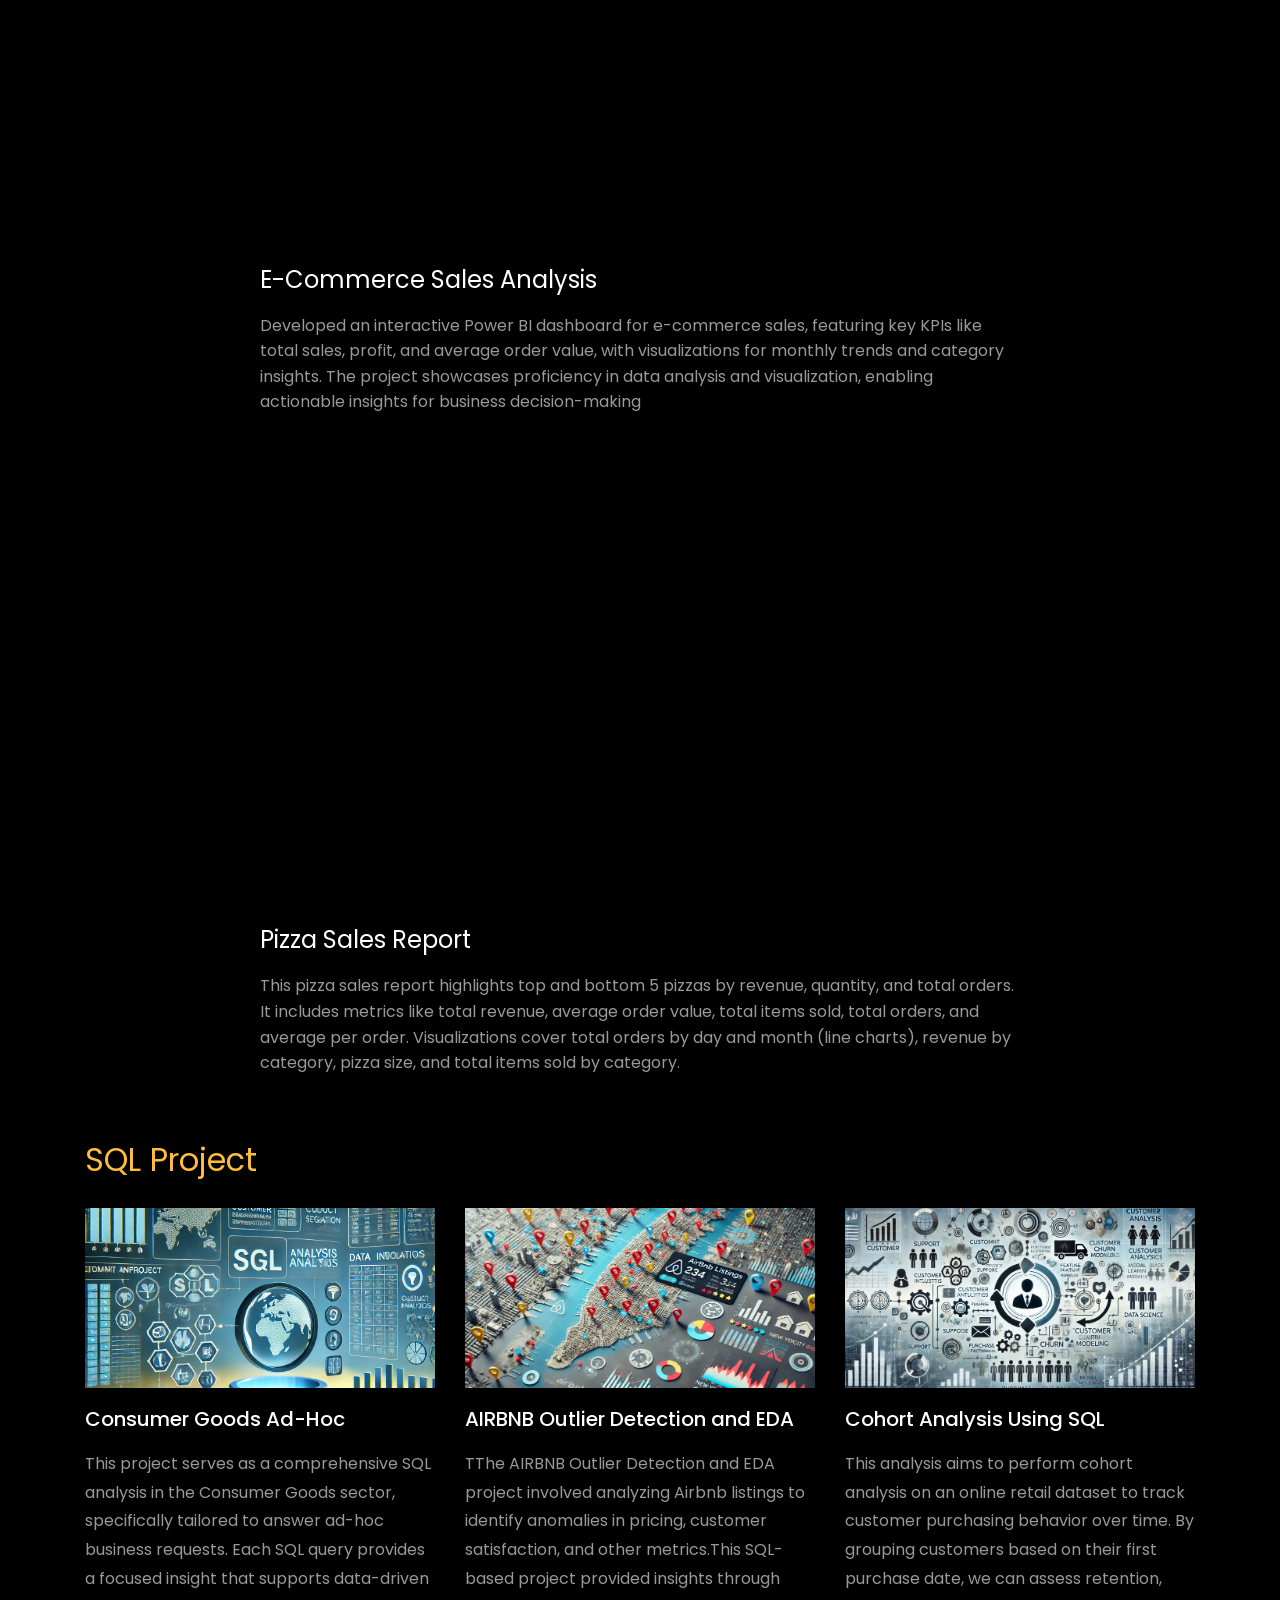
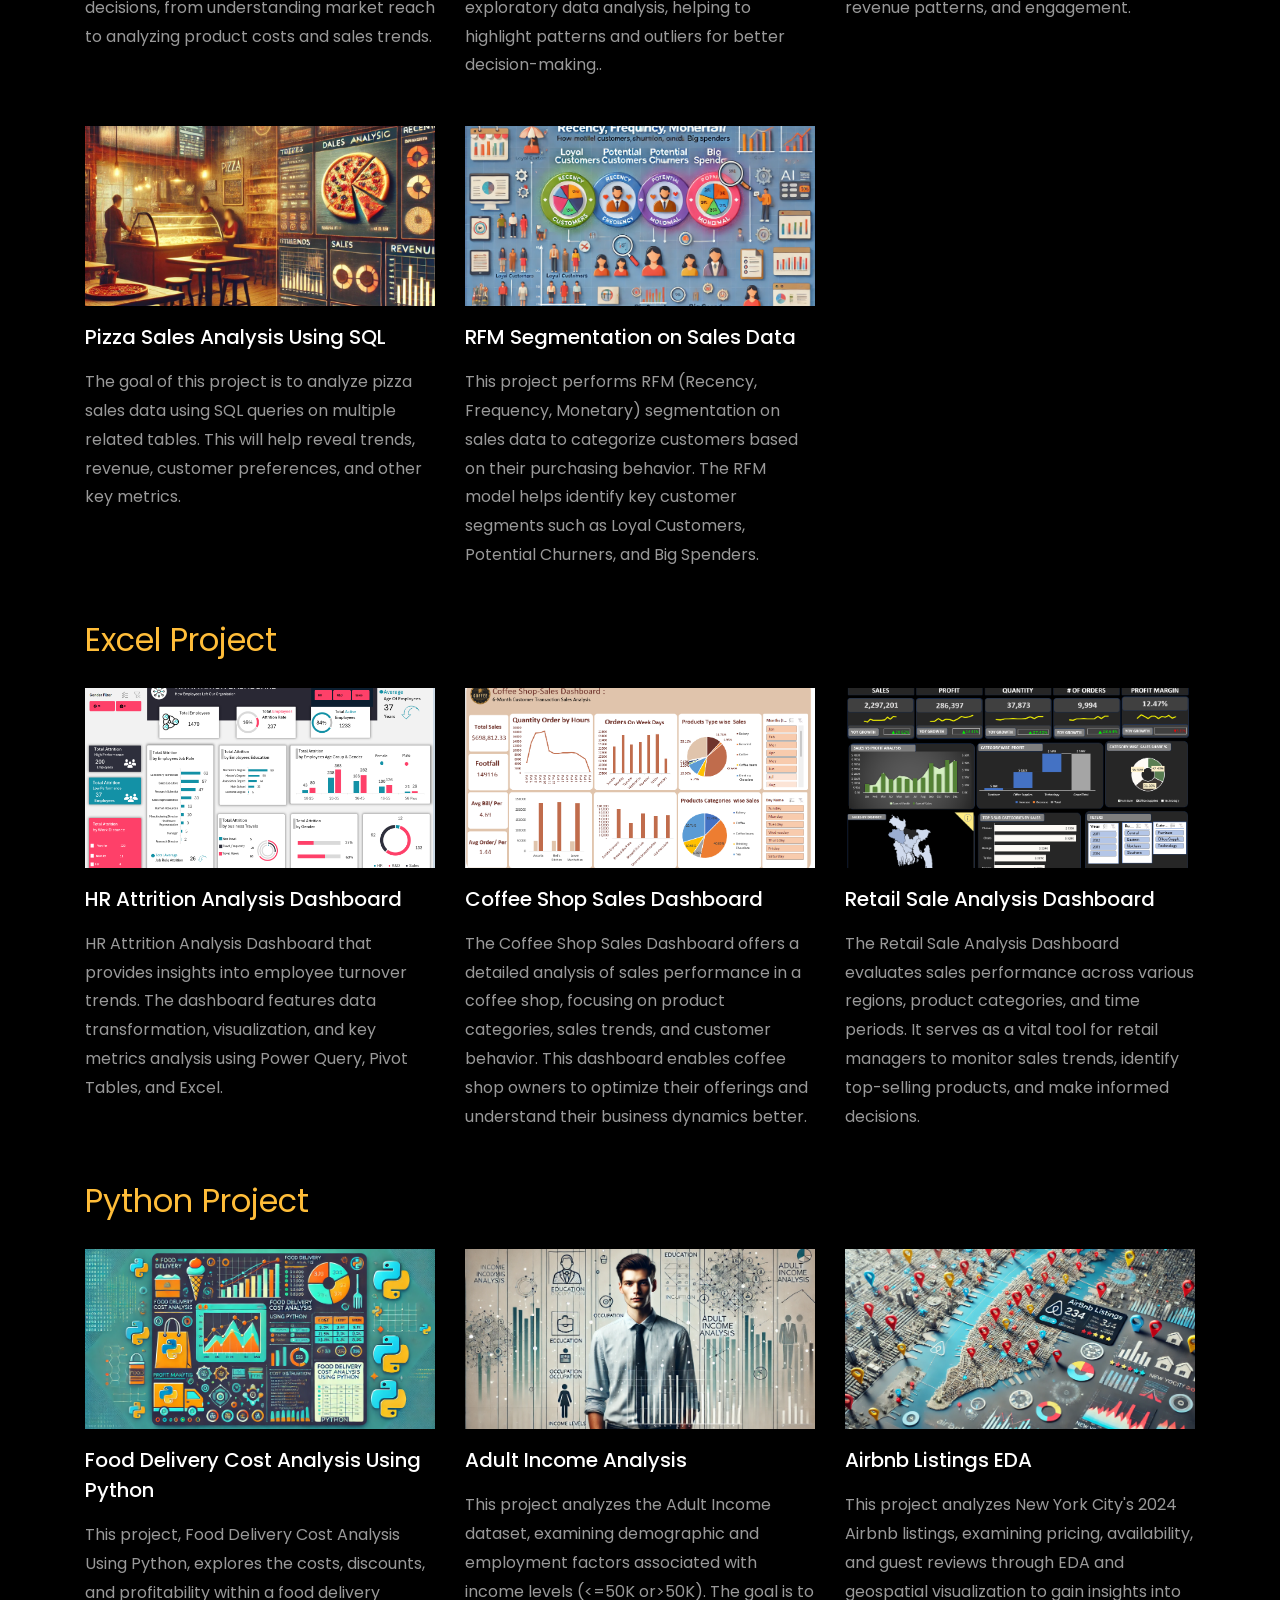
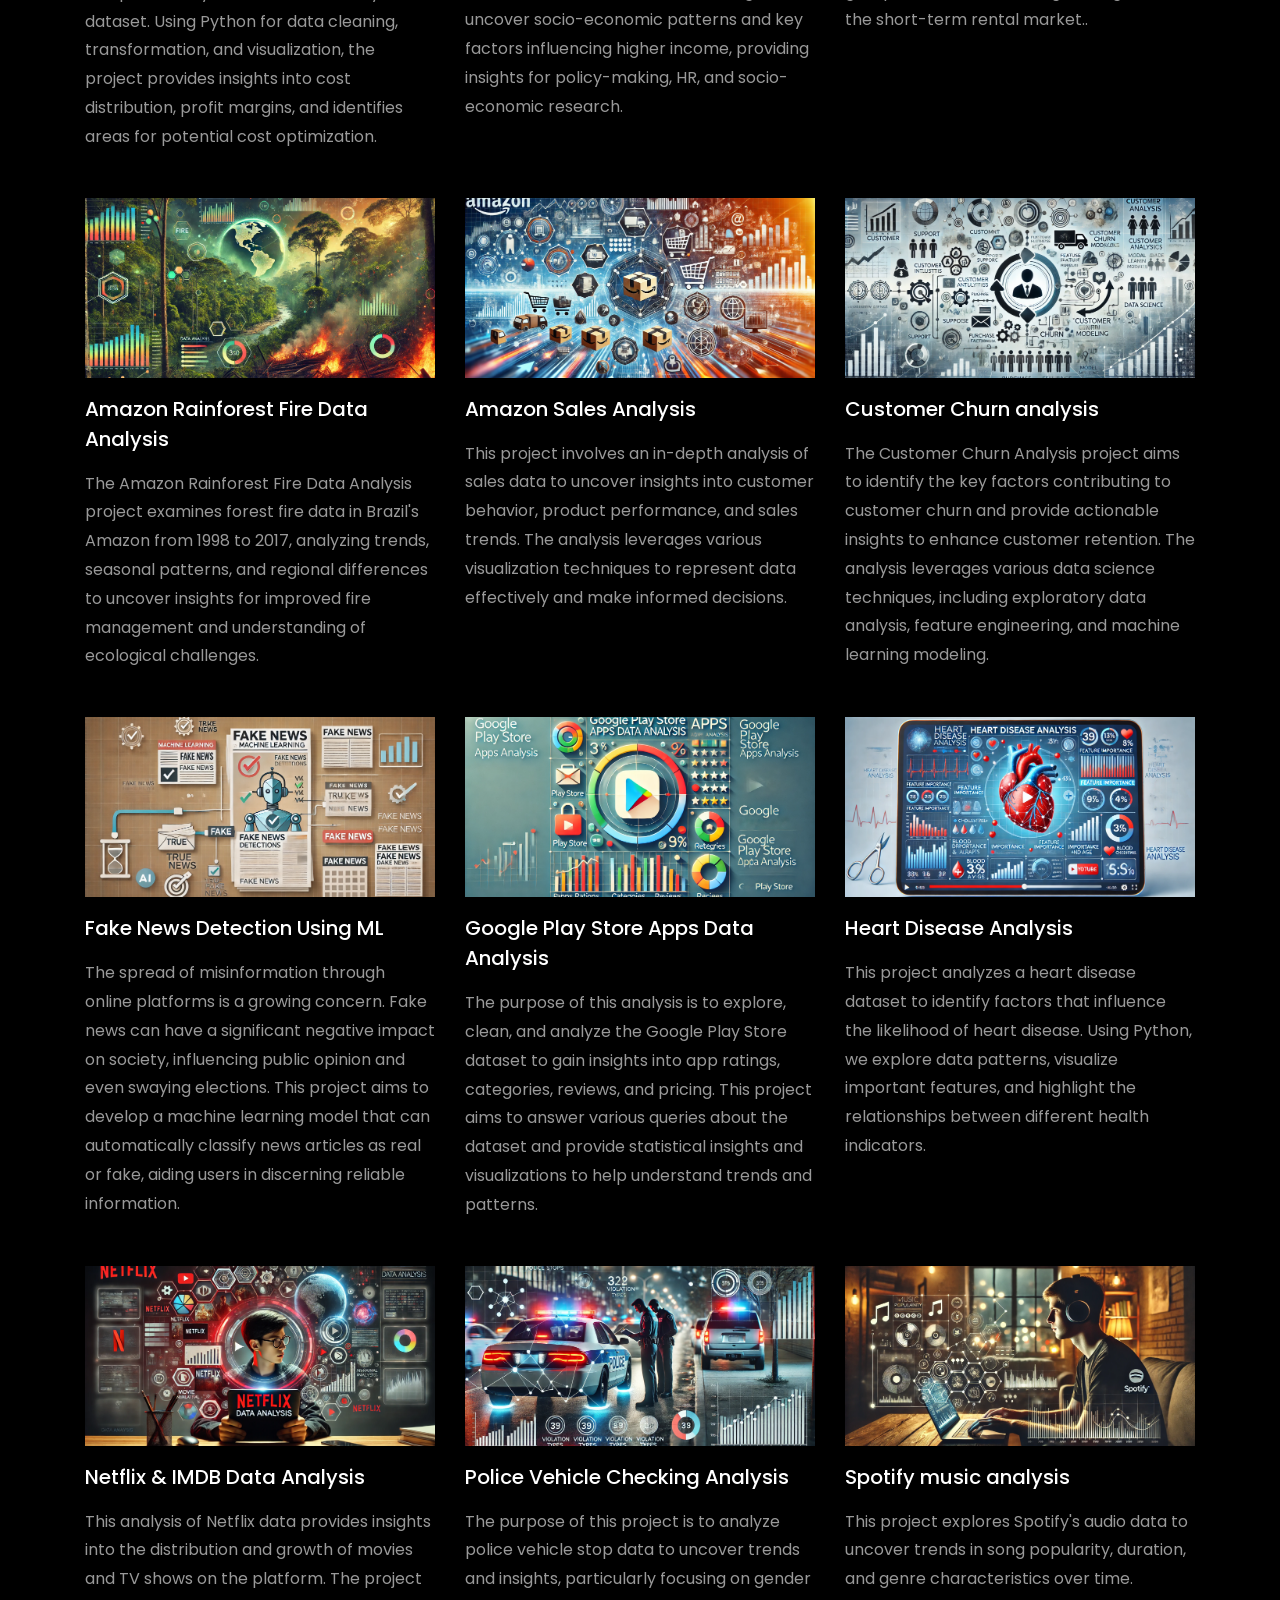
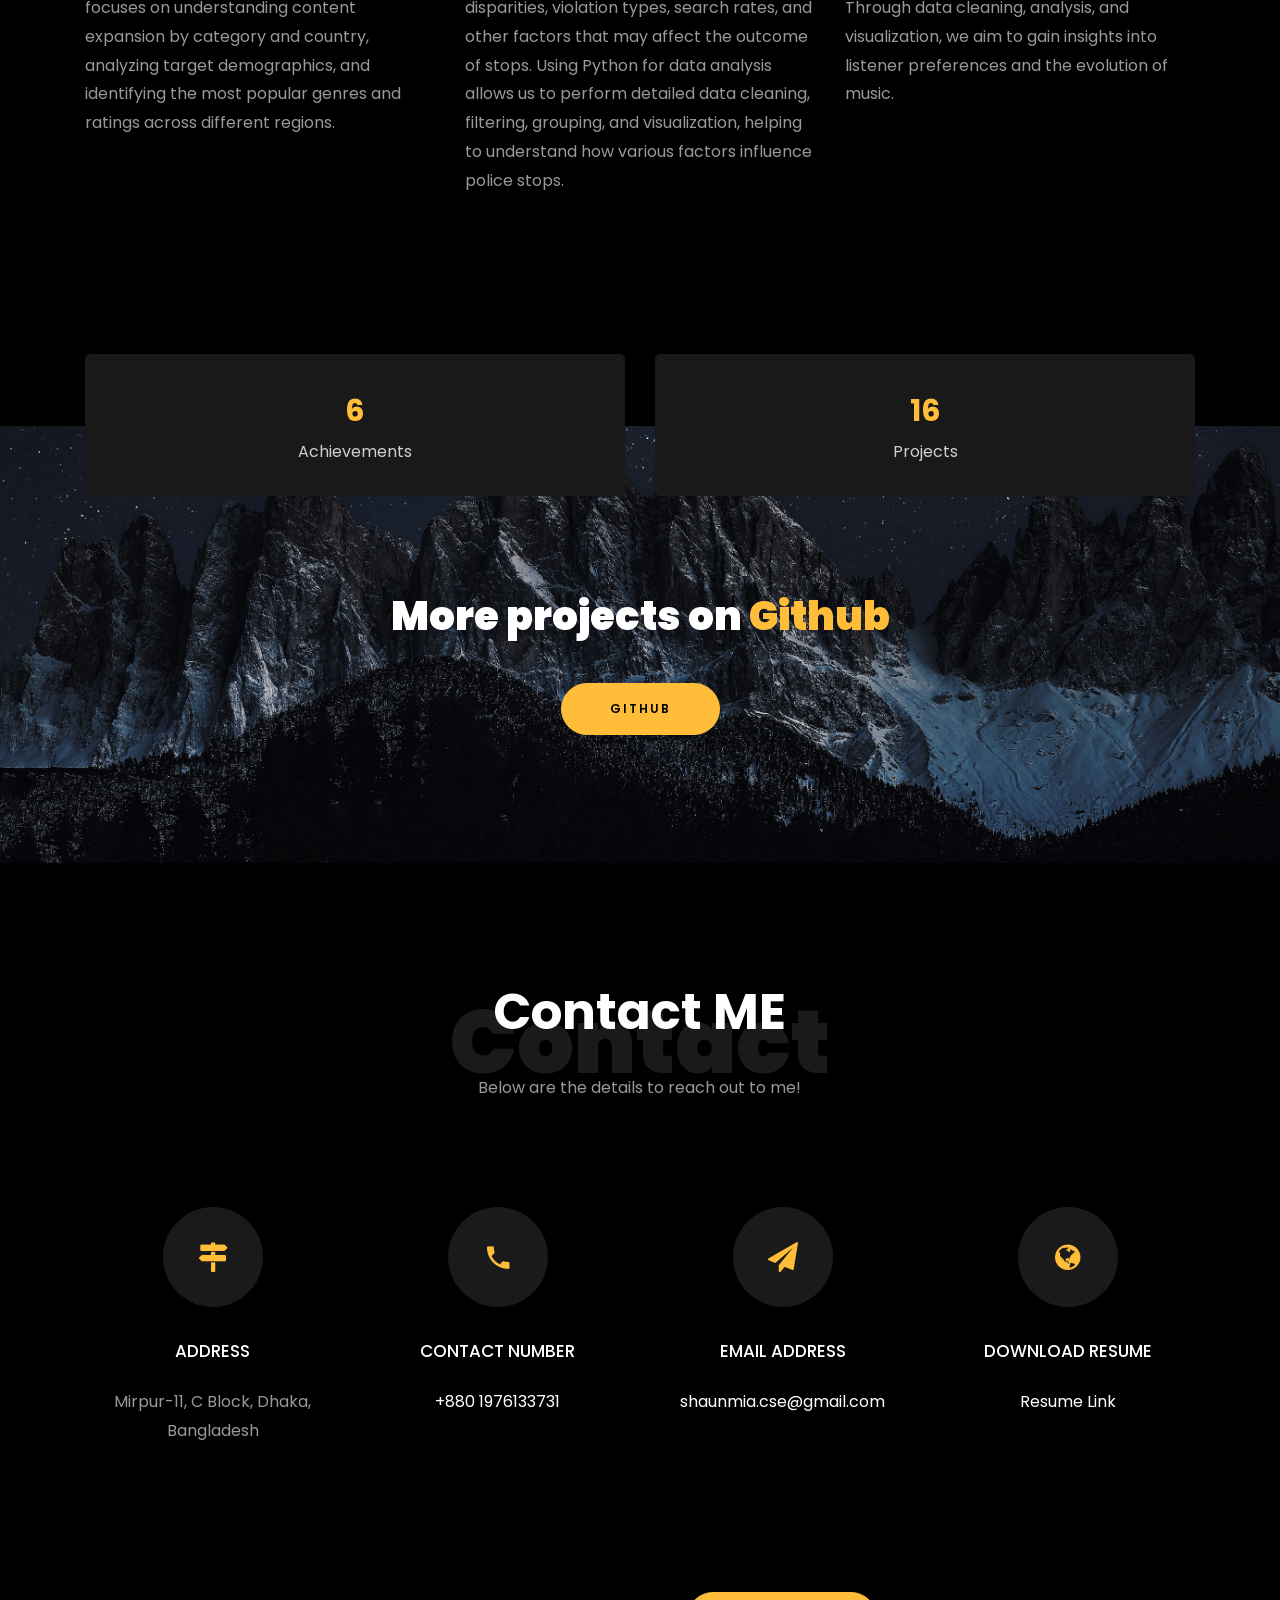
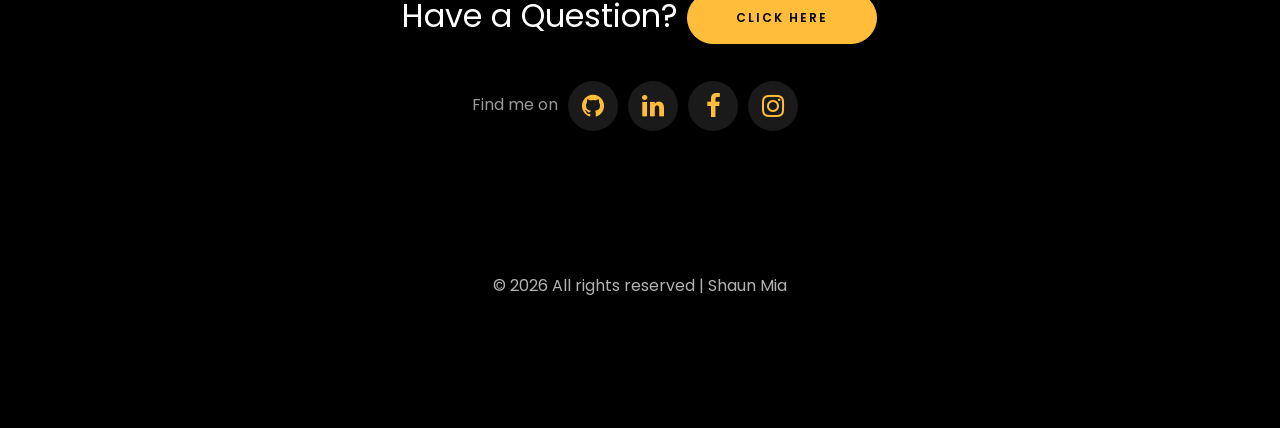
==== commit e4e3bd67: "projectadd" ====
--- a/index.html
+++ b/index.html
@@ -97,7 +97,6 @@
 				width: 0;
 			}
 		}
-
 
 		/* project image zoom effect */
 
@@ -205,8 +204,6 @@
 			</div>
 		</div>
 	</section>
-
-
 	<!--   About Section-->
 	<section class="ftco-about img ftco-section ftco-no-pb" id="about-section">
 		<div class="container">
@@ -284,7 +281,6 @@
 							</div>
 						</div>
 					</div>
-
 					<div class="col-md-6 col-lg-7 pl-lg-5 pb-5">
 						<div class="row justify-content-start pb-3">
 							<div class="col-md-12 heading-section ftco-animate">
@@ -322,8 +318,6 @@
 								</ul>
 							</div>
 						</div>
-
-
 						<div class="counter-wrap ftco-animate d-flex mt-md-3">
 							<div class="text">
 								<p class="mb-4">
@@ -406,6 +400,36 @@
 			<h2 class="mb-4"> <a href="https://github.com/shaun-mia/Power-BI-Data-Analysis-Project"> Power BI
 					Project</a></h2>
 
+			<!-- Good Cabs Performance Analysis-->
+			<section style="width: 100%; max-width: 800px; margin: 0 auto; padding: 20px;">
+
+				<div style="margin-bottom: 40px;">
+
+					<!-- Power BI Dashboard Embed -->
+					<div style="position: relative; width: 100%; padding-top: 56.25%;"> <!-- 16:9 Aspect Ratio -->
+						<iframe title="Good Cabs Performance Analysis"
+							src="https://app.powerbi.com/view?r=eyJrIjoiM2YzZWJhNGUtOGFjNS00MDE3LTlmZTktNDdmOGRjMGM1ZmU2IiwidCI6IjEyYjQwYmQxLTllNjEtNDMyOS1iNGJmLTk2MjQ1NTgzOGQ4OCIsImMiOjEwfQ%3D%3D"
+							style="position: absolute; top: 0; left: 0; width: 100%; height: 100%; border: none;"
+							allowFullScreen="true">
+						</iframe>
+					</div>
+					<h2 class="project-title">
+						<a href="https://github.com/shaun-mia/CobeBasics-Resume-Projects/tree/main/Challenge_13"
+							target="_blank">Good Cabs Performance Analysis</a>
+					</h2>
+
+					<p style="margin-top: 15px; line-height: 1.6;">
+						The Goodcabs Performance Analysis project focuses on evaluating the company's operations in
+						tier-2 cities across India.
+						By analyzing key metrics like trip volume, passenger satisfaction,
+						and repeat passenger rates, the project aims to provide actionable insights for performance
+						improvement.
+						The analysis is presented through a self-explanatory dashboard and a compelling presentation for
+						the Chief of Operations,
+						including SQL-based reports and additional business insights.
+					</p>
+				</div>
+			</section>
 
 
 			<!-- HR Analytics Dashboard-->
@@ -434,10 +458,6 @@
 					</p>
 				</div>
 			</section>
-
-
-
-
 
 			<!-- Movies Analytics Dashboard -->
 			<section style="width: 100%; max-width: 800px; margin: 0 auto; padding: 20px;">
@@ -467,8 +487,6 @@
 					</p>
 				</div>
 			</section>
-
-
 
 			<!-- Netflix Data Analysis -->
 			<section style="width: 100%; max-width: 800px; margin: 0 auto; padding: 20px;">
@@ -1095,8 +1113,7 @@
 		</div>
 	</section>
 
-
-	<!--Contact Section -->
+	<!--Contact-->
 	<section class="ftco-section contact-section ftco-no-pb" id="contact-section">
 		<div class="container">
 			<div class="row justify-content-center mb-5 pb-3">
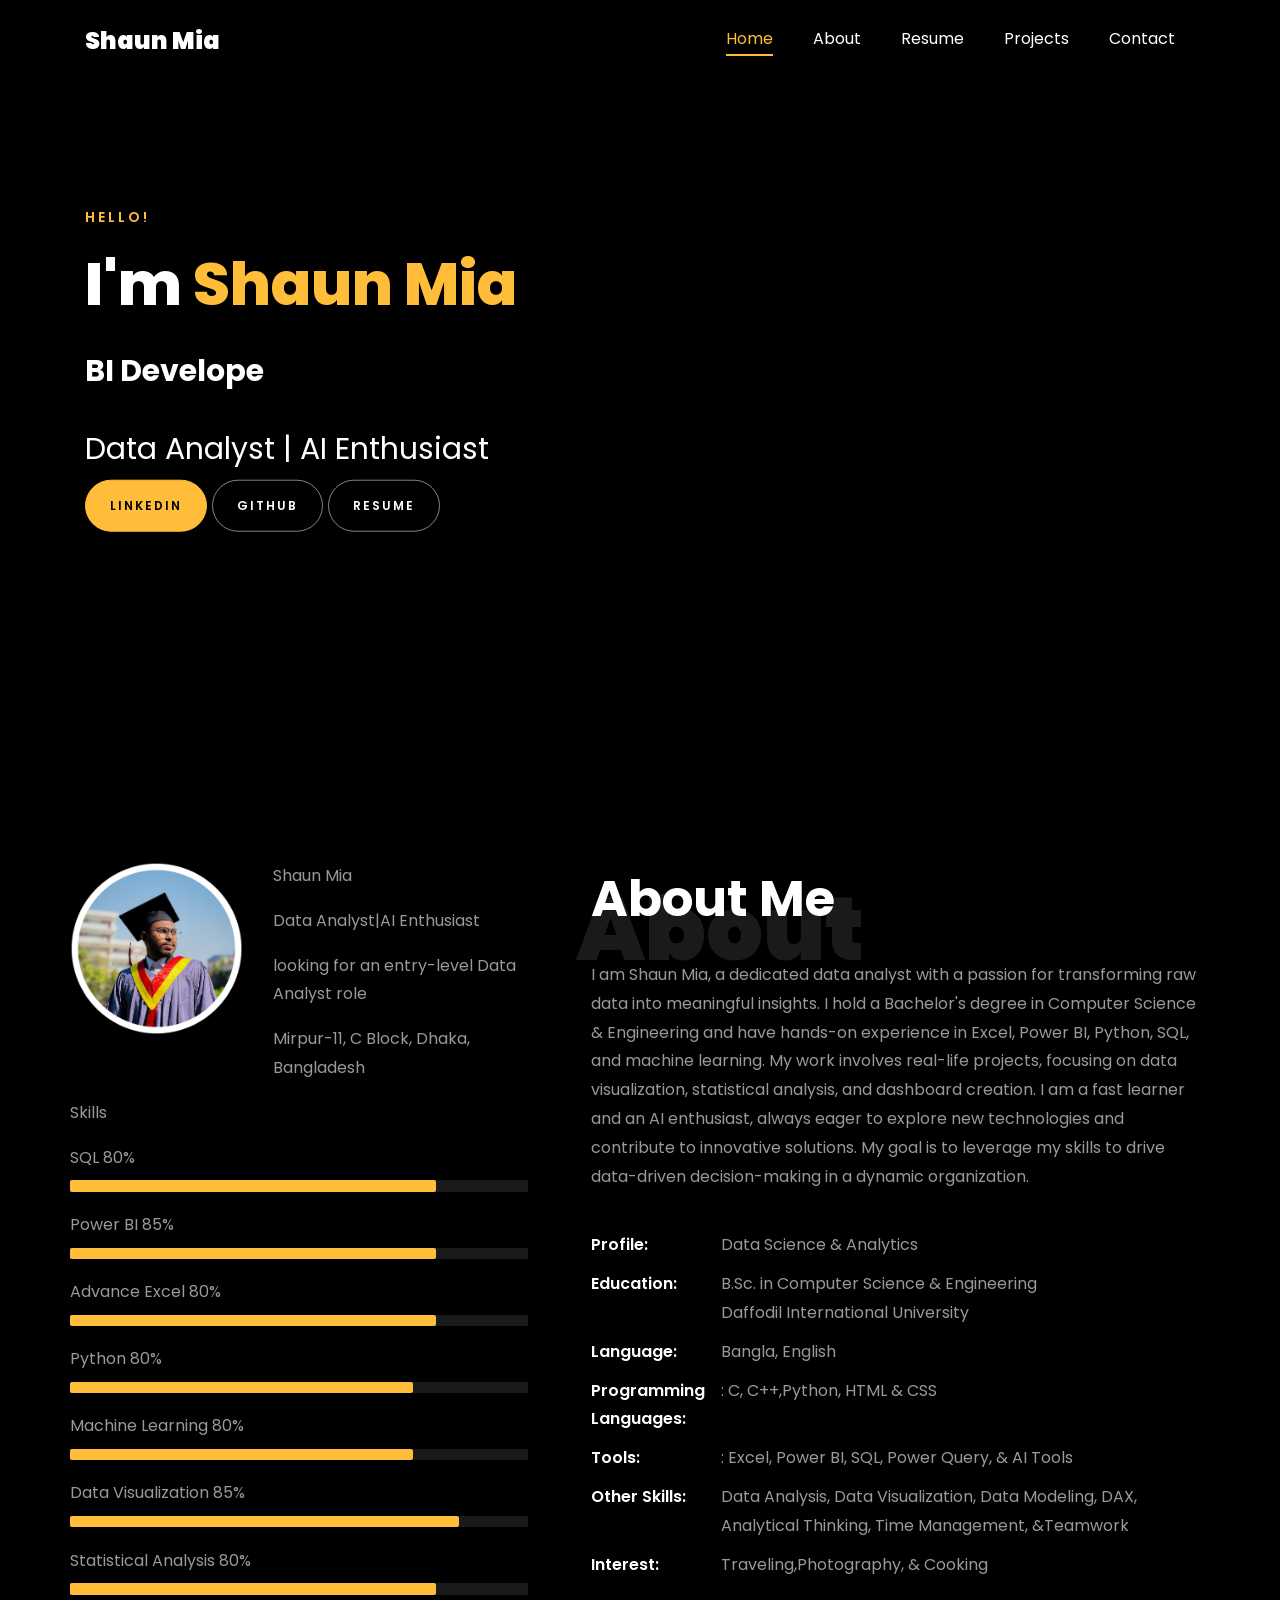
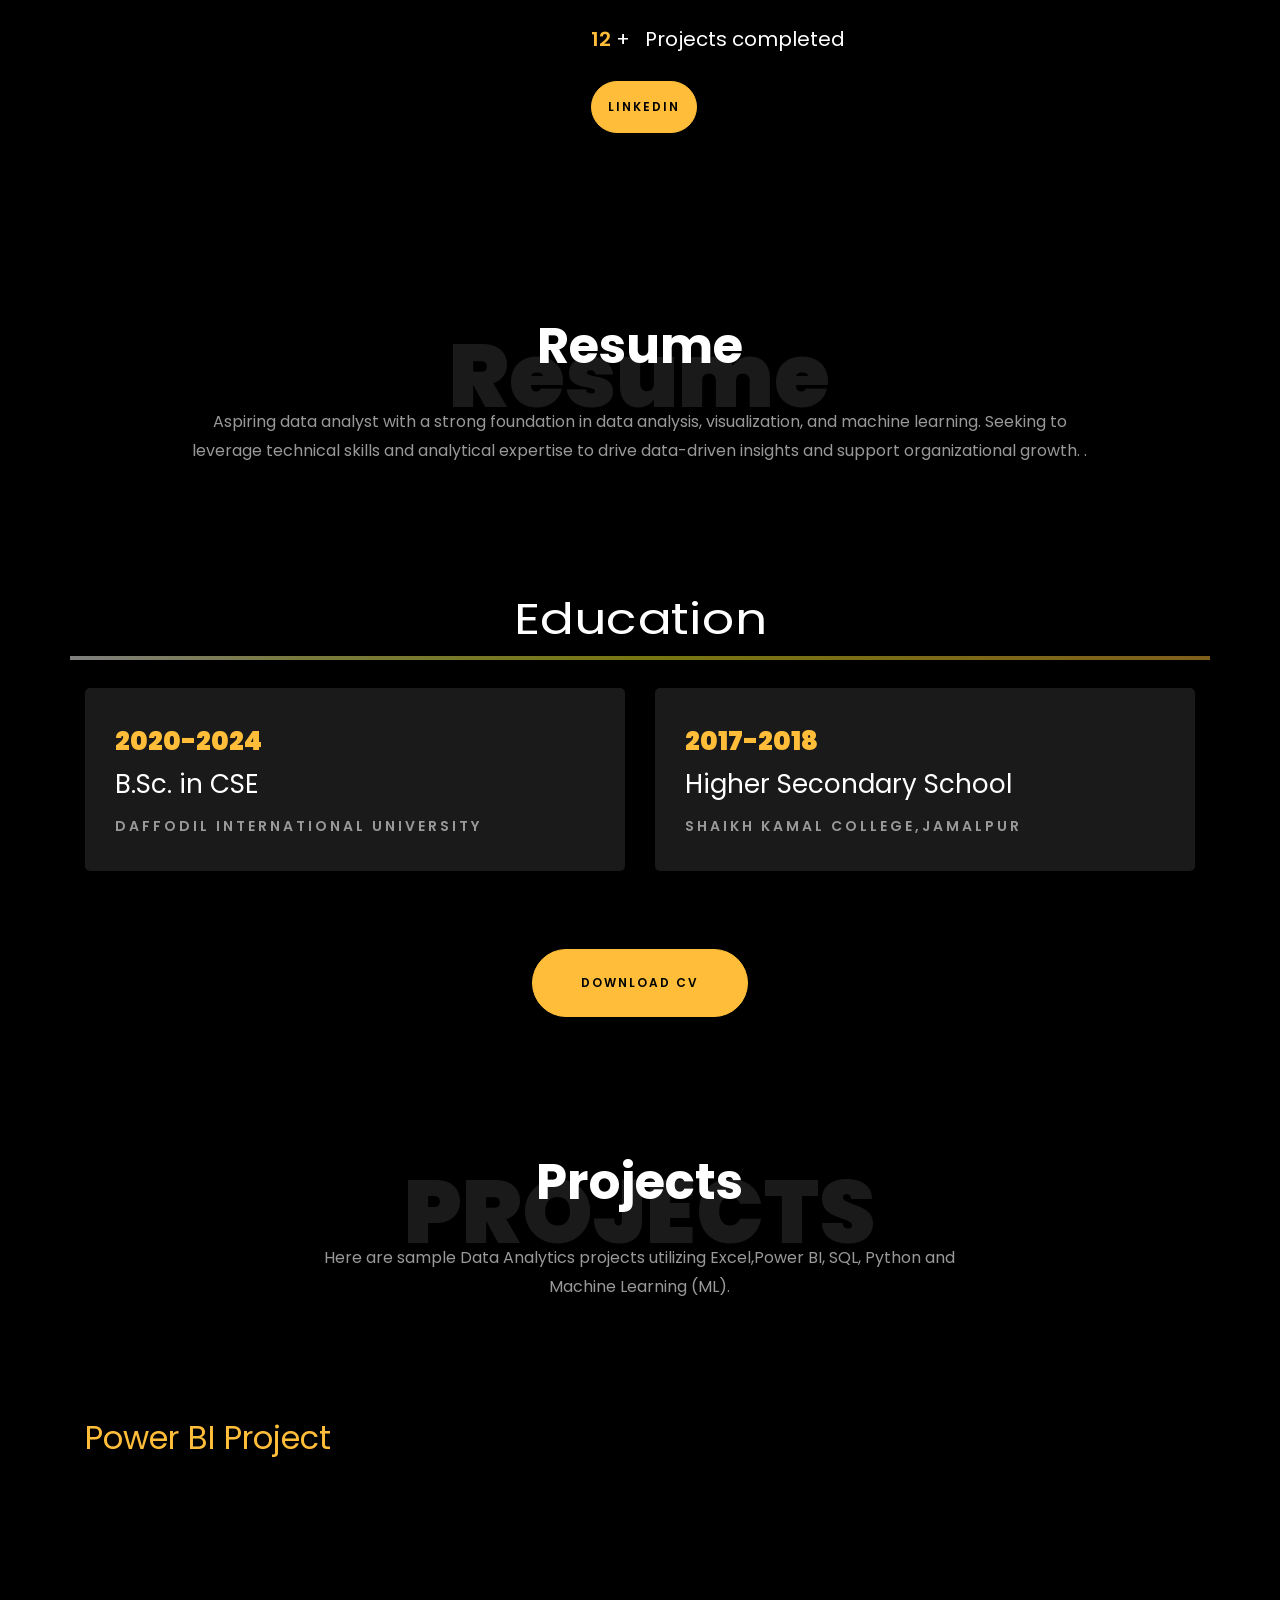
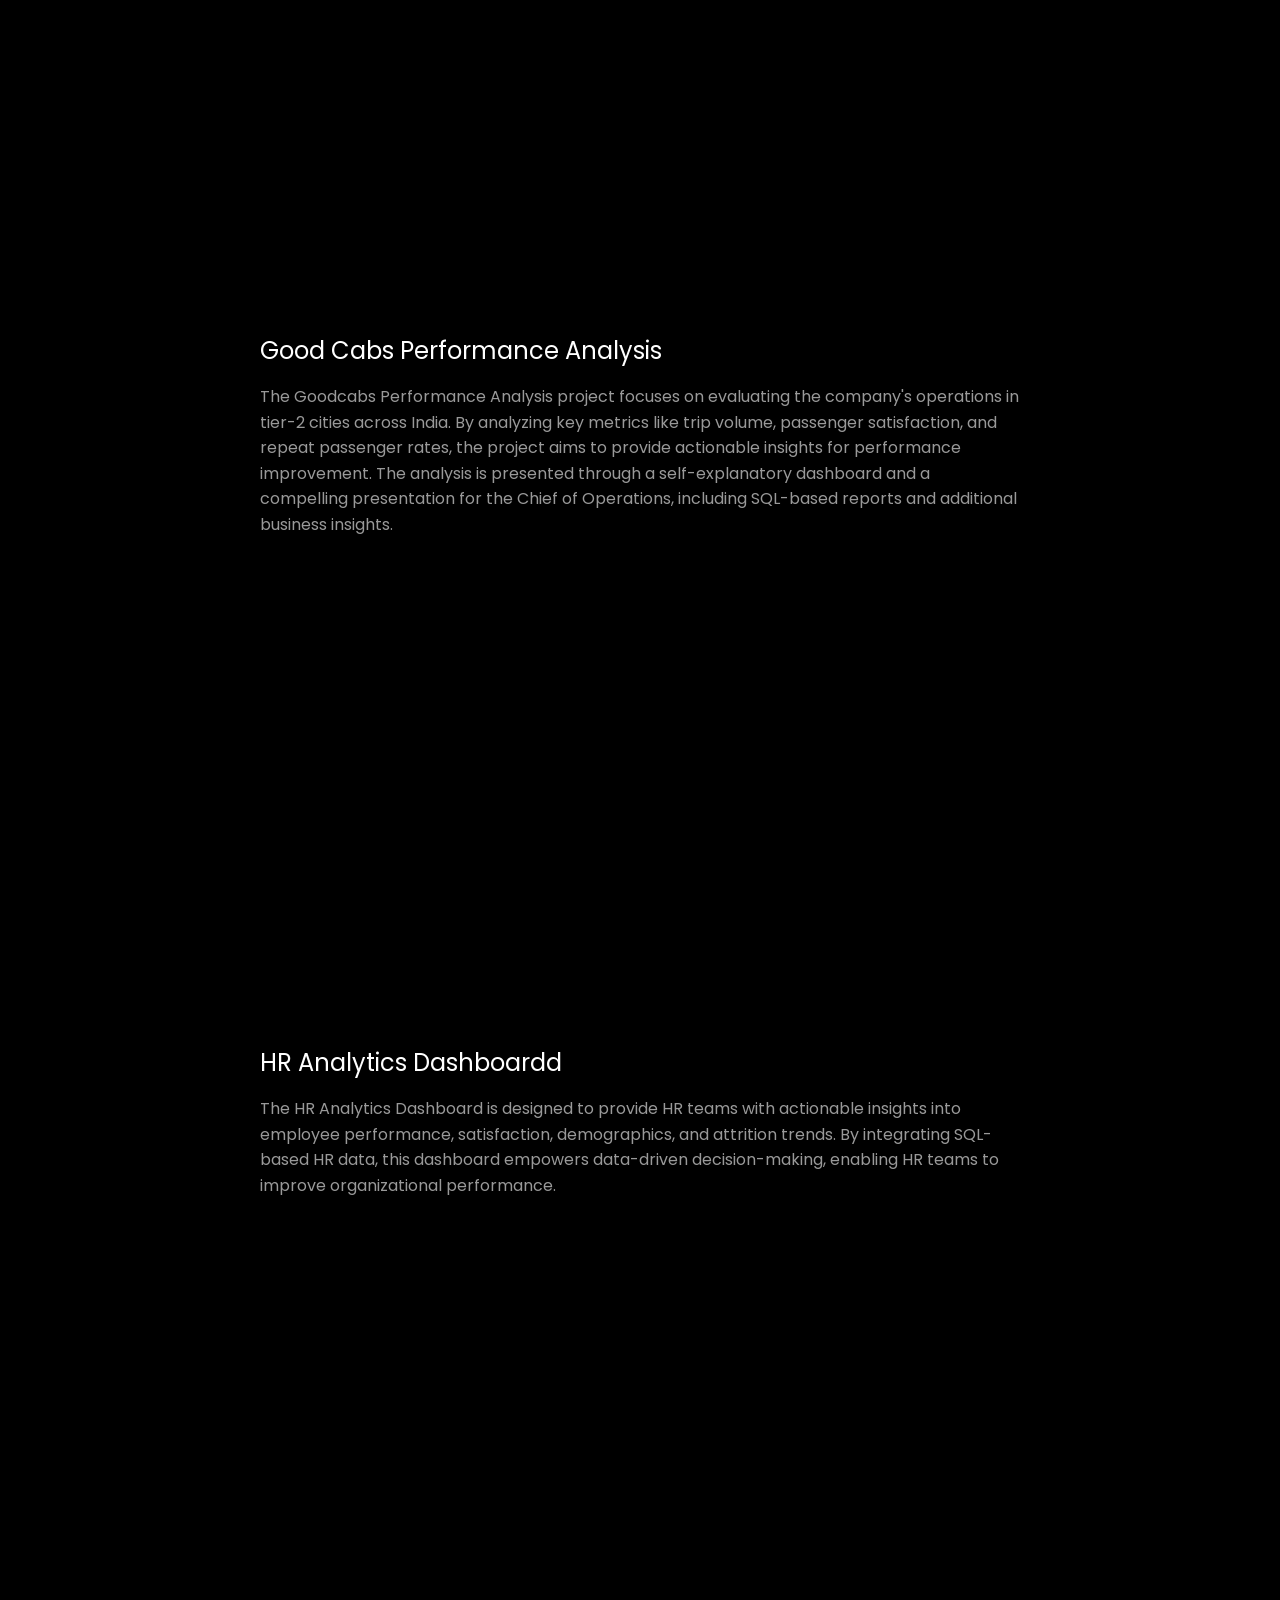
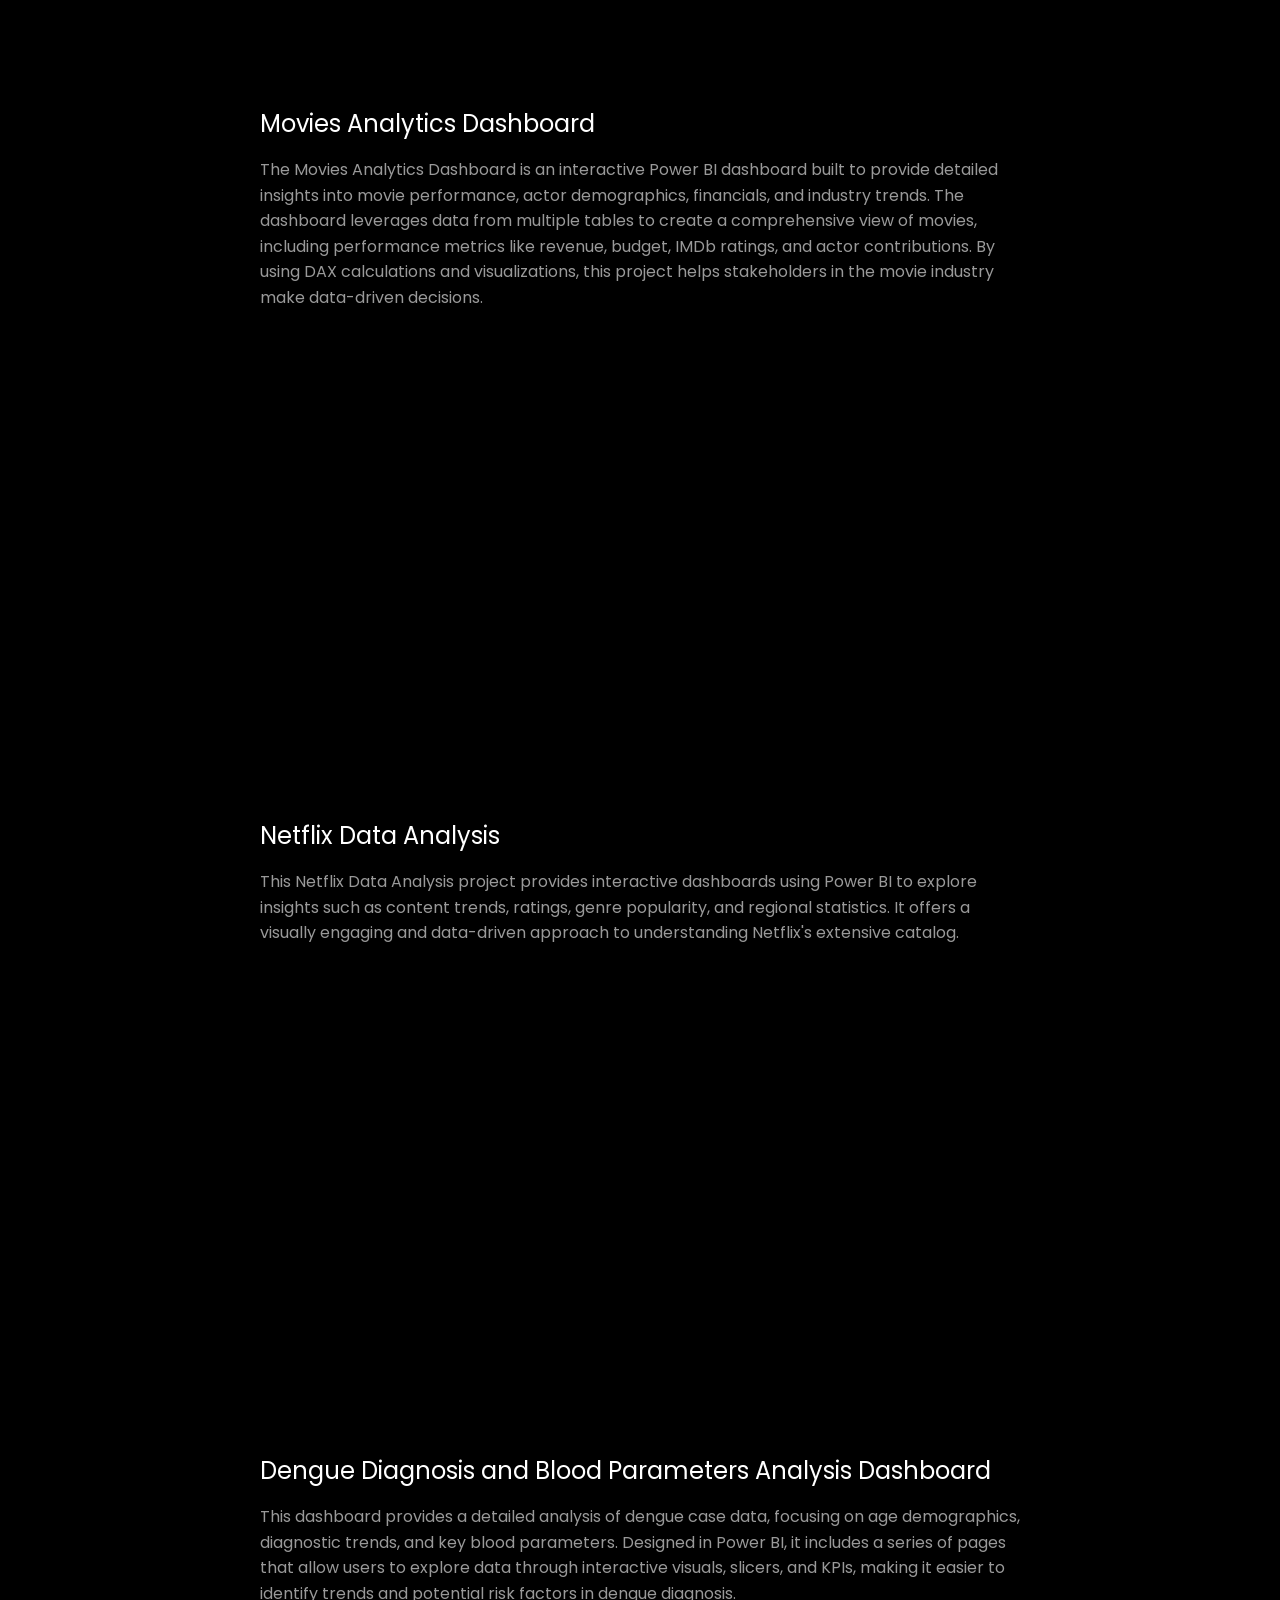
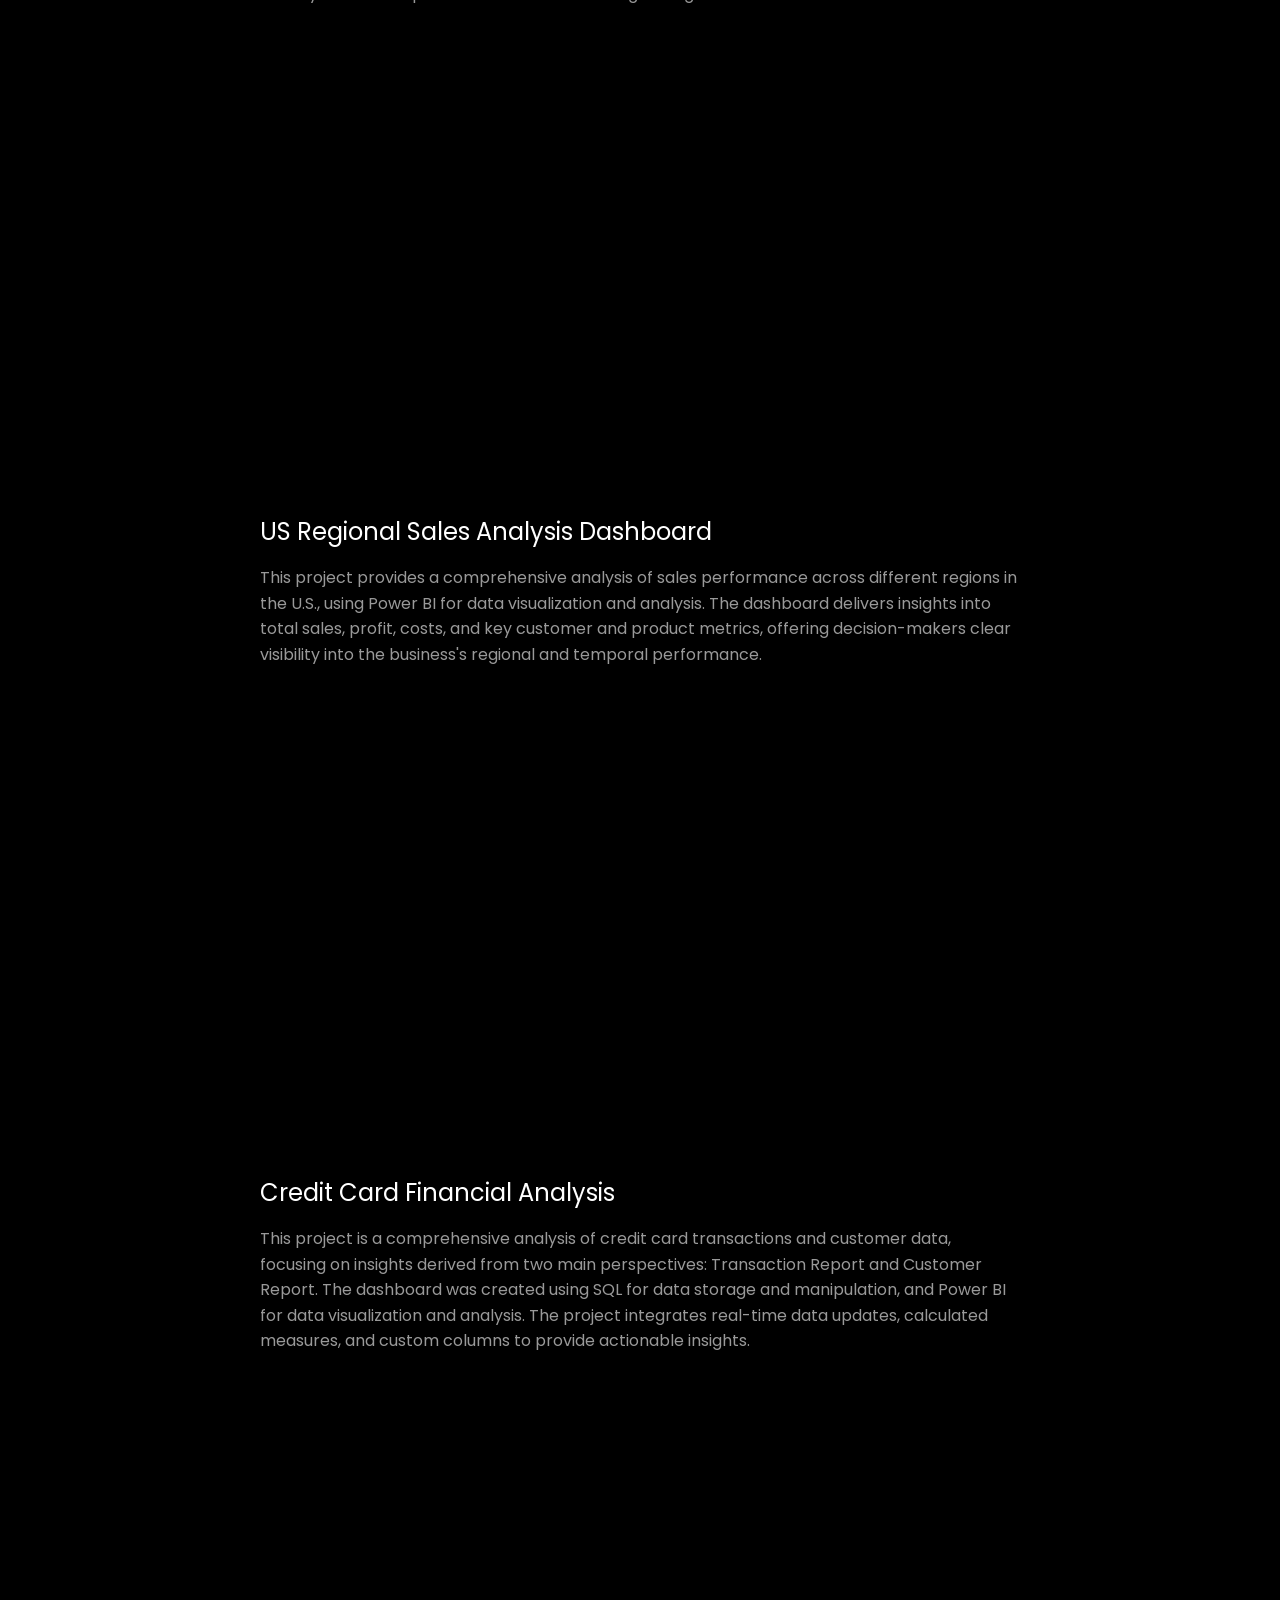
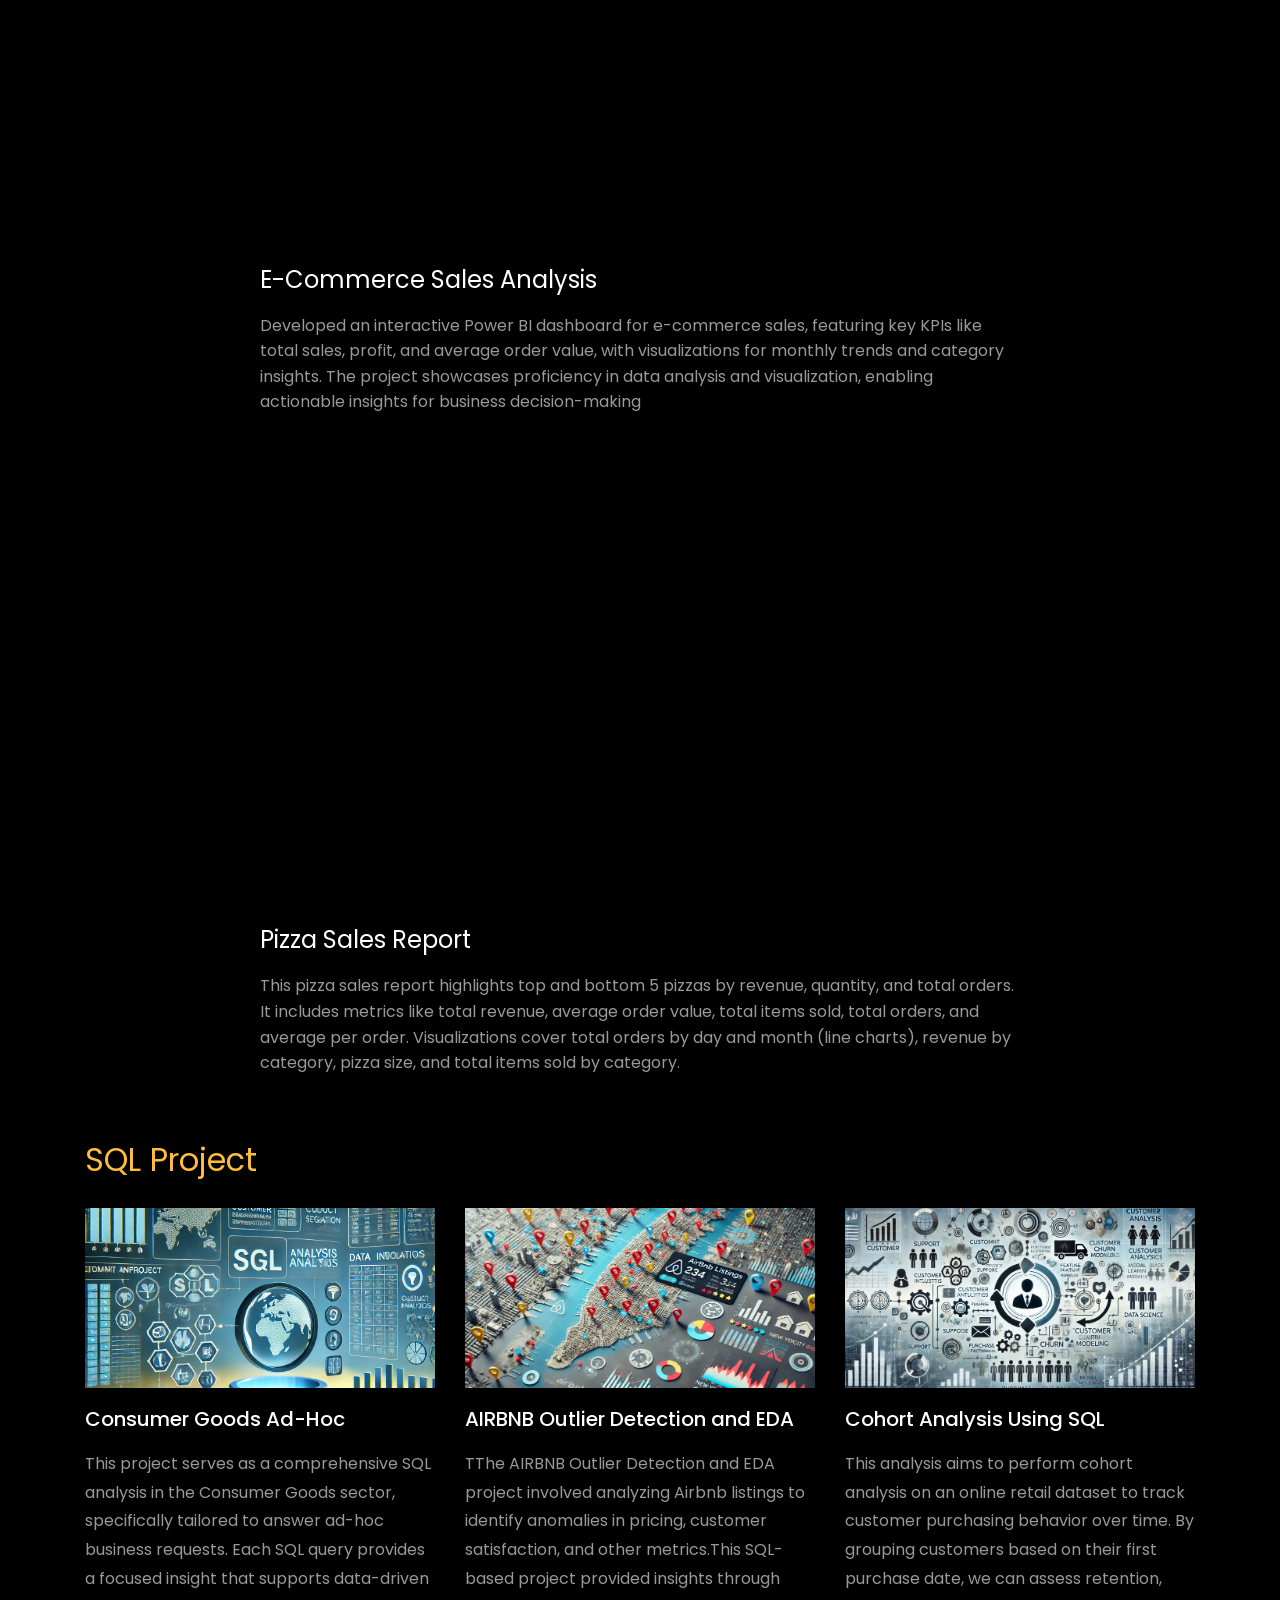
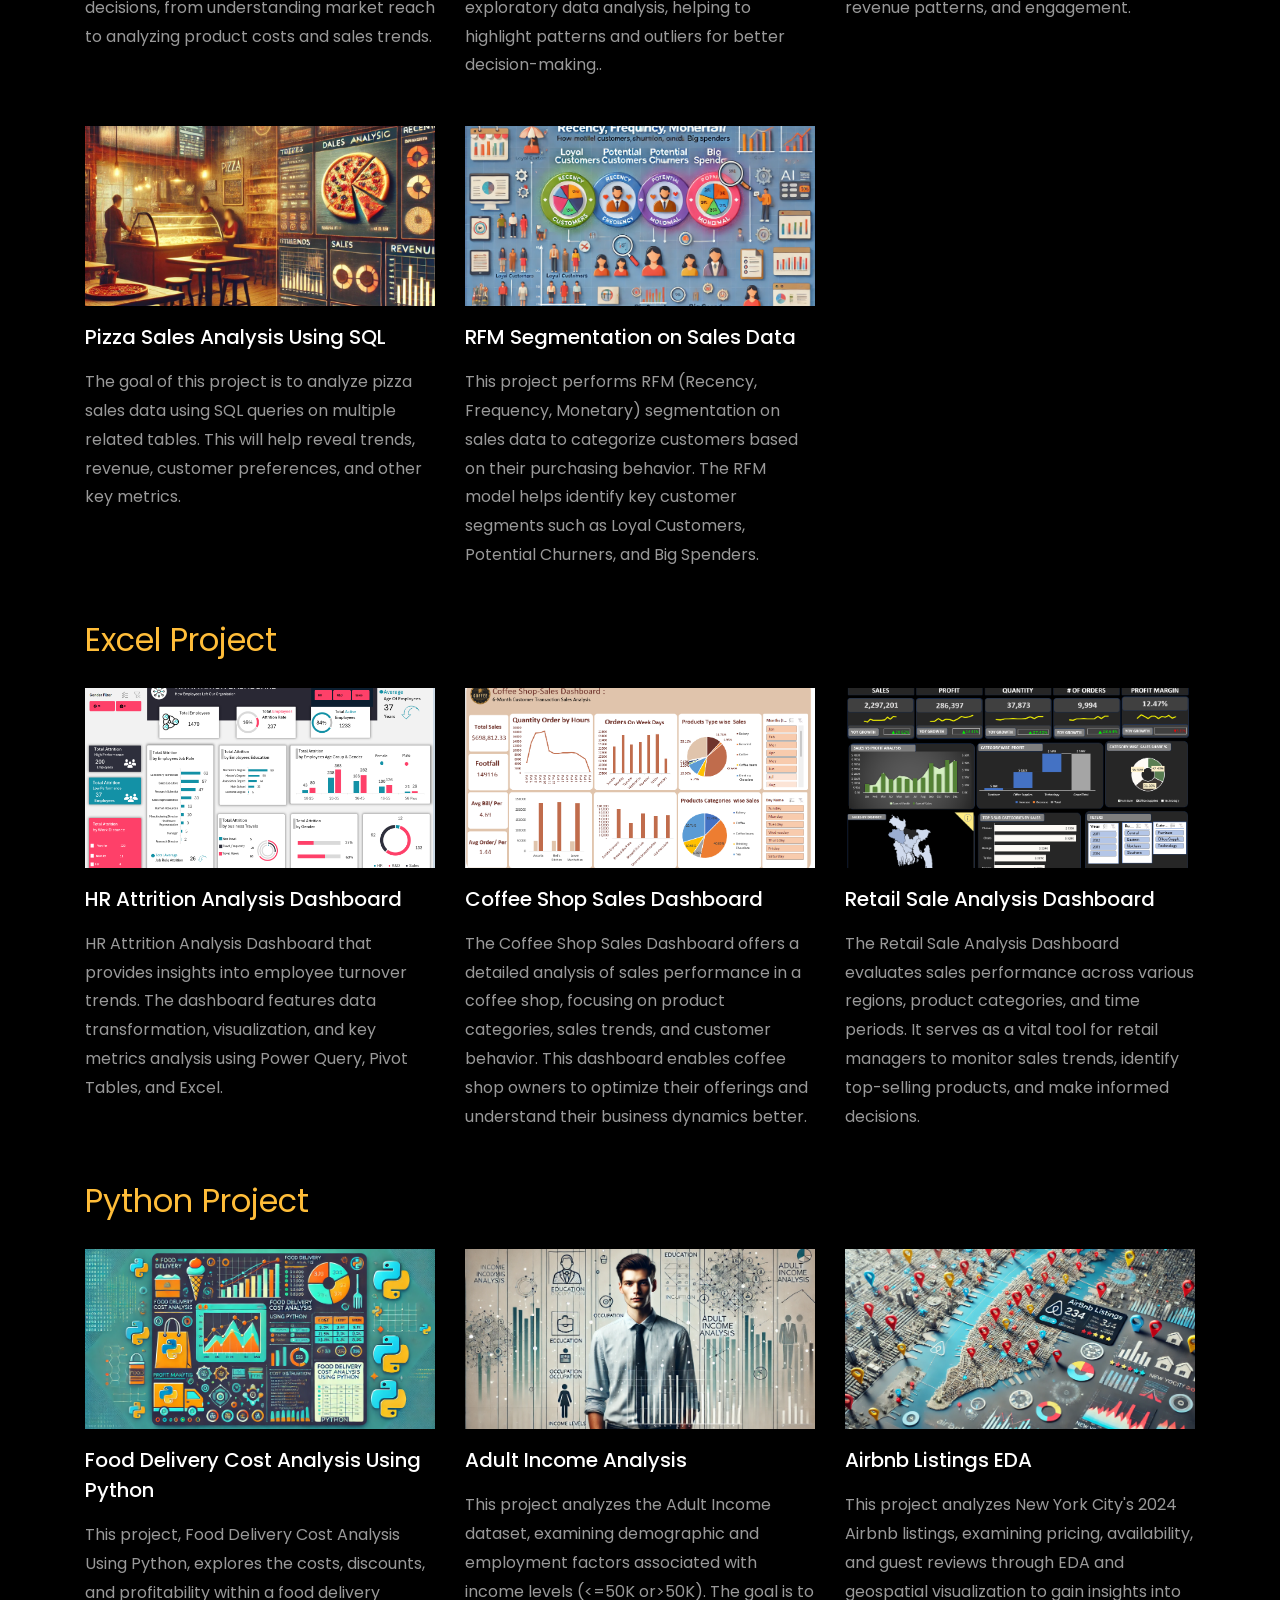
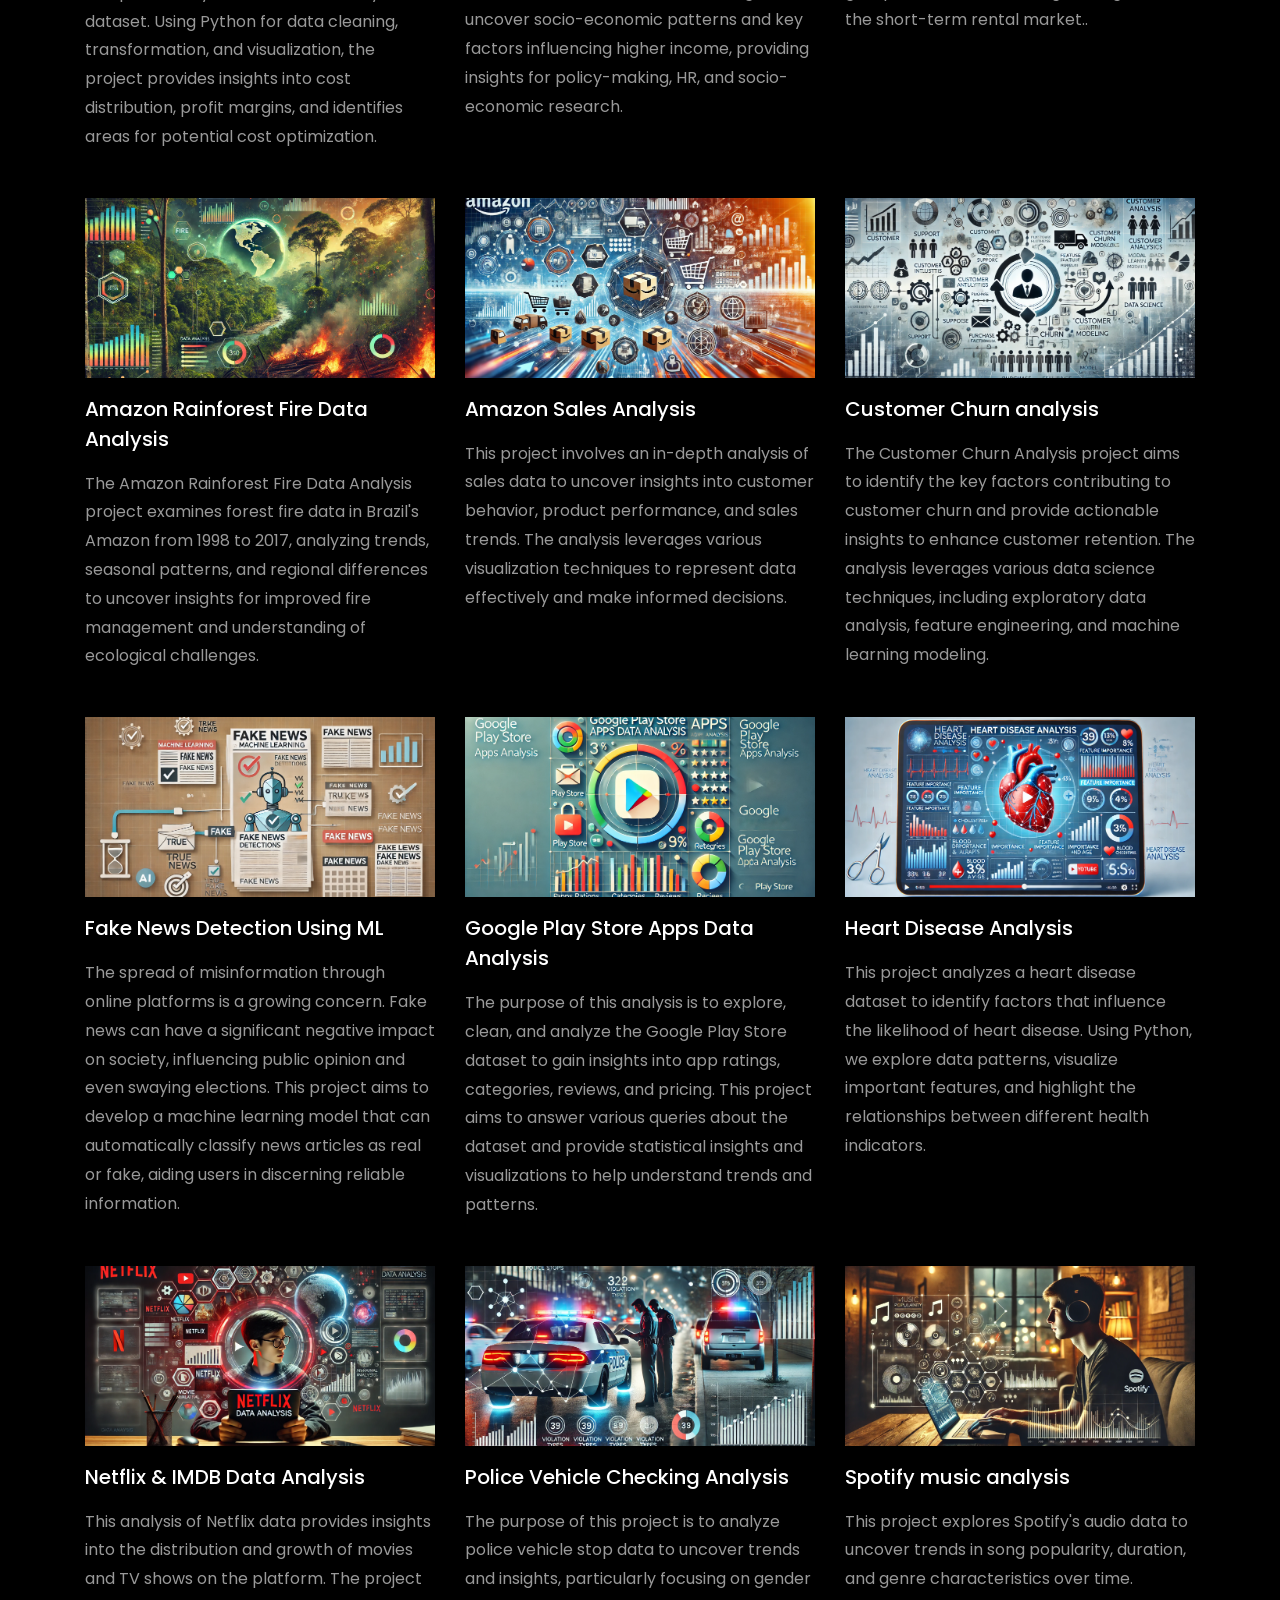
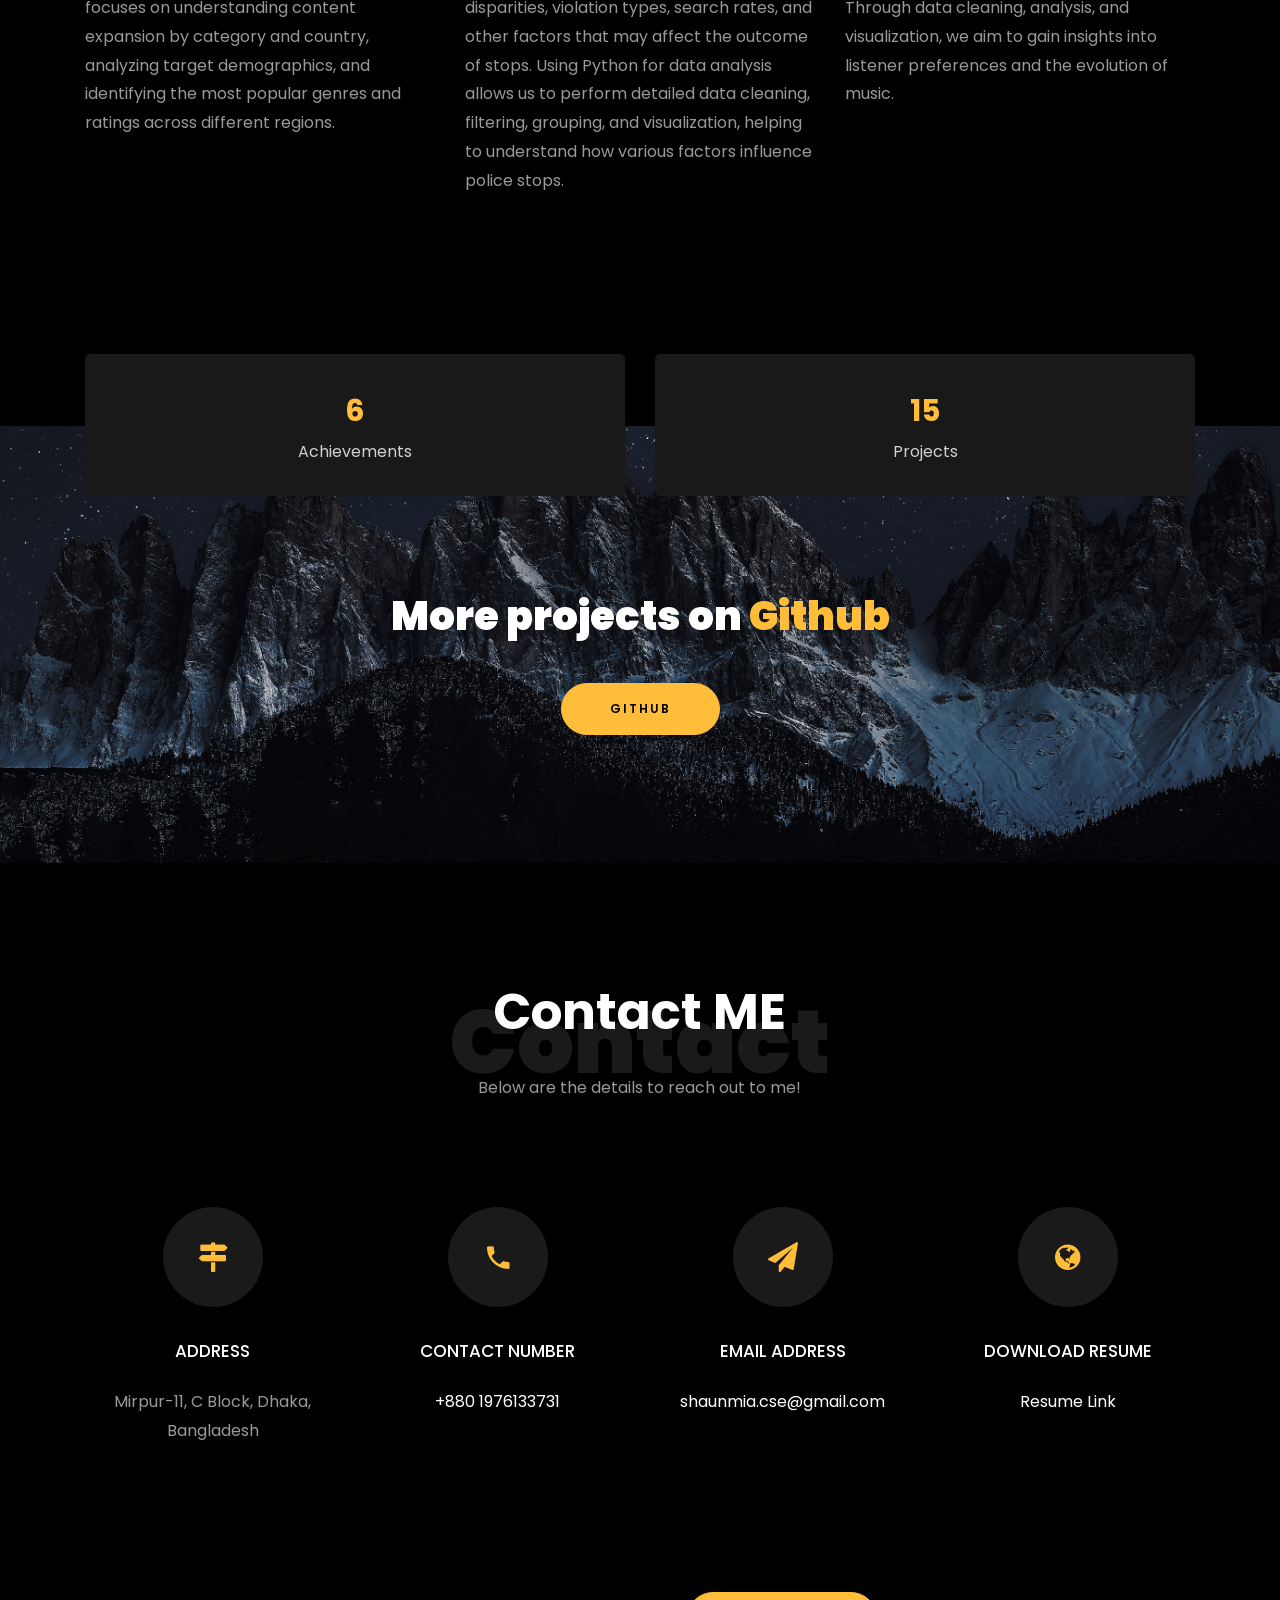
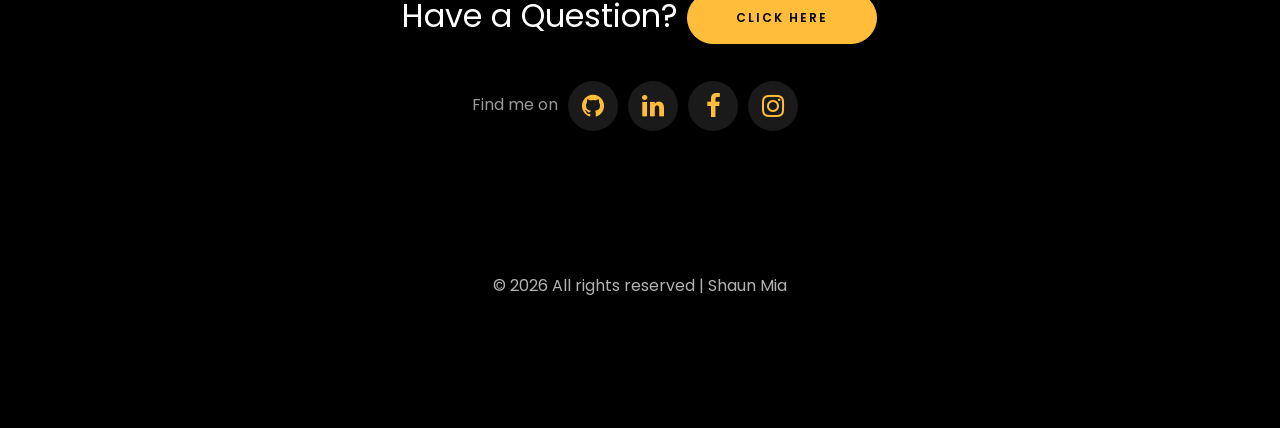
==== commit 53c95276: "linkup" ====
--- a/index.html
+++ b/index.html
@@ -408,7 +408,7 @@
 					<!-- Power BI Dashboard Embed -->
 					<div style="position: relative; width: 100%; padding-top: 56.25%;"> <!-- 16:9 Aspect Ratio -->
 						<iframe title="Good Cabs Performance Analysis"
-							src="https://app.powerbi.com/view?r=eyJrIjoiM2YzZWJhNGUtOGFjNS00MDE3LTlmZTktNDdmOGRjMGM1ZmU2IiwidCI6IjEyYjQwYmQxLTllNjEtNDMyOS1iNGJmLTk2MjQ1NTgzOGQ4OCIsImMiOjEwfQ%3D%3D"
+							src="https://app.powerbi.com/view?r=eyJrIjoiMWE2MDcwODctNGEwMi00NmJjLWFiMDItNzZlNmY0YzQ3ZWMyIiwidCI6IjEyYjQwYmQxLTllNjEtNDMyOS1iNGJmLTk2MjQ1NTgzOGQ4OCIsImMiOjEwfQ%3D%3D"
 							style="position: absolute; top: 0; left: 0; width: 100%; height: 100%; border: none;"
 							allowFullScreen="true">
 						</iframe>
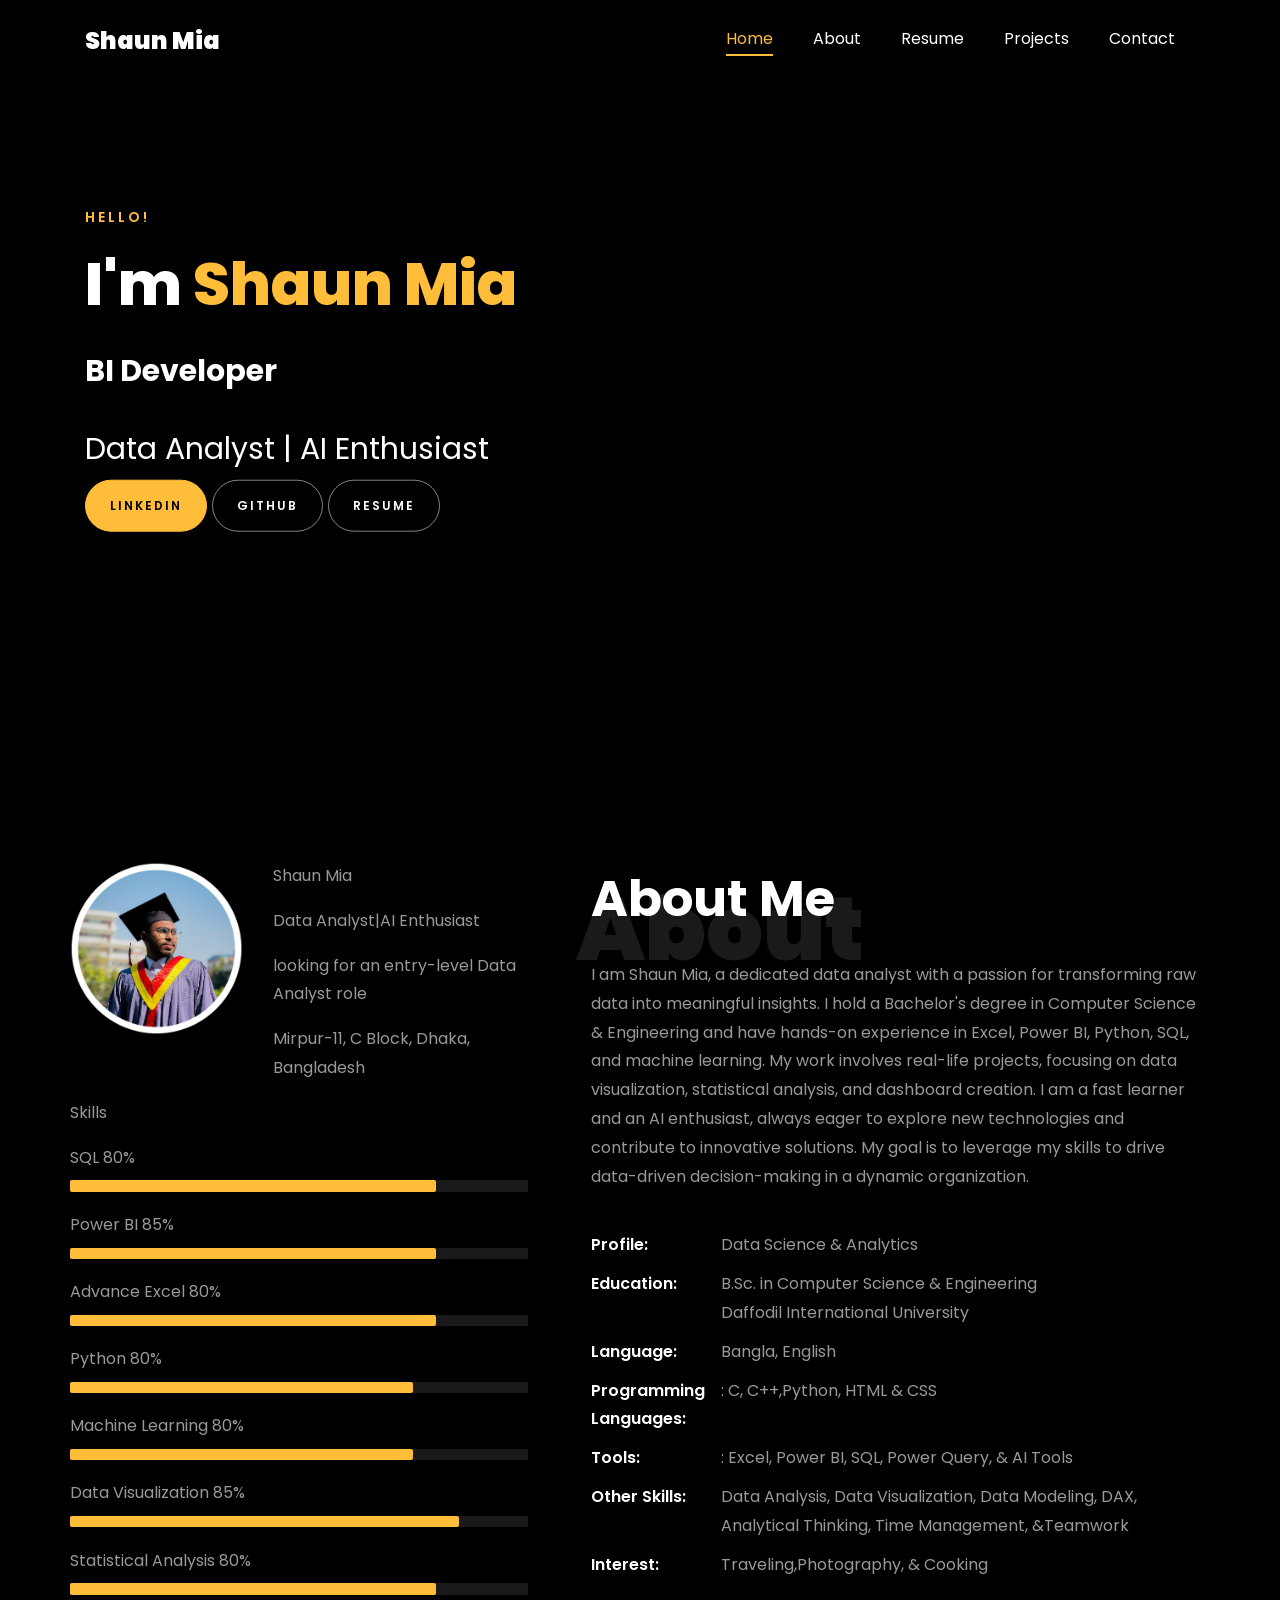
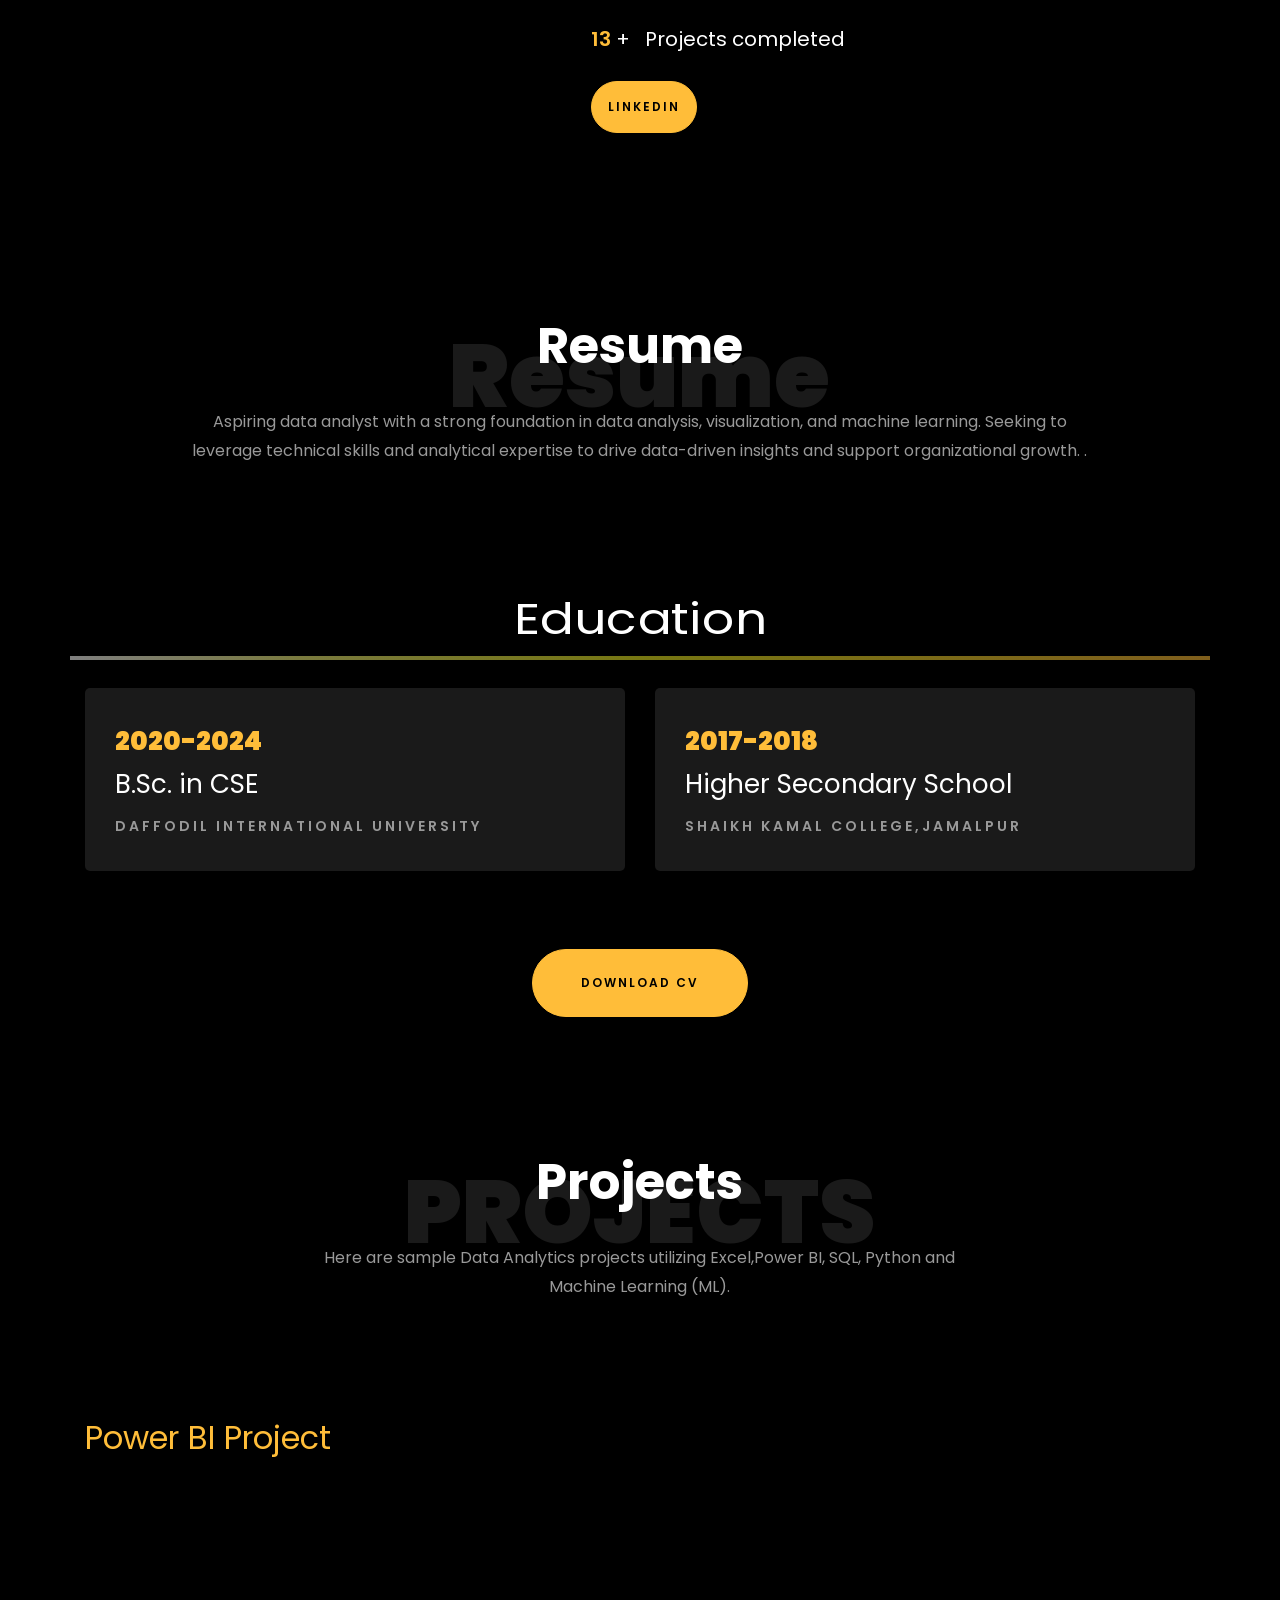
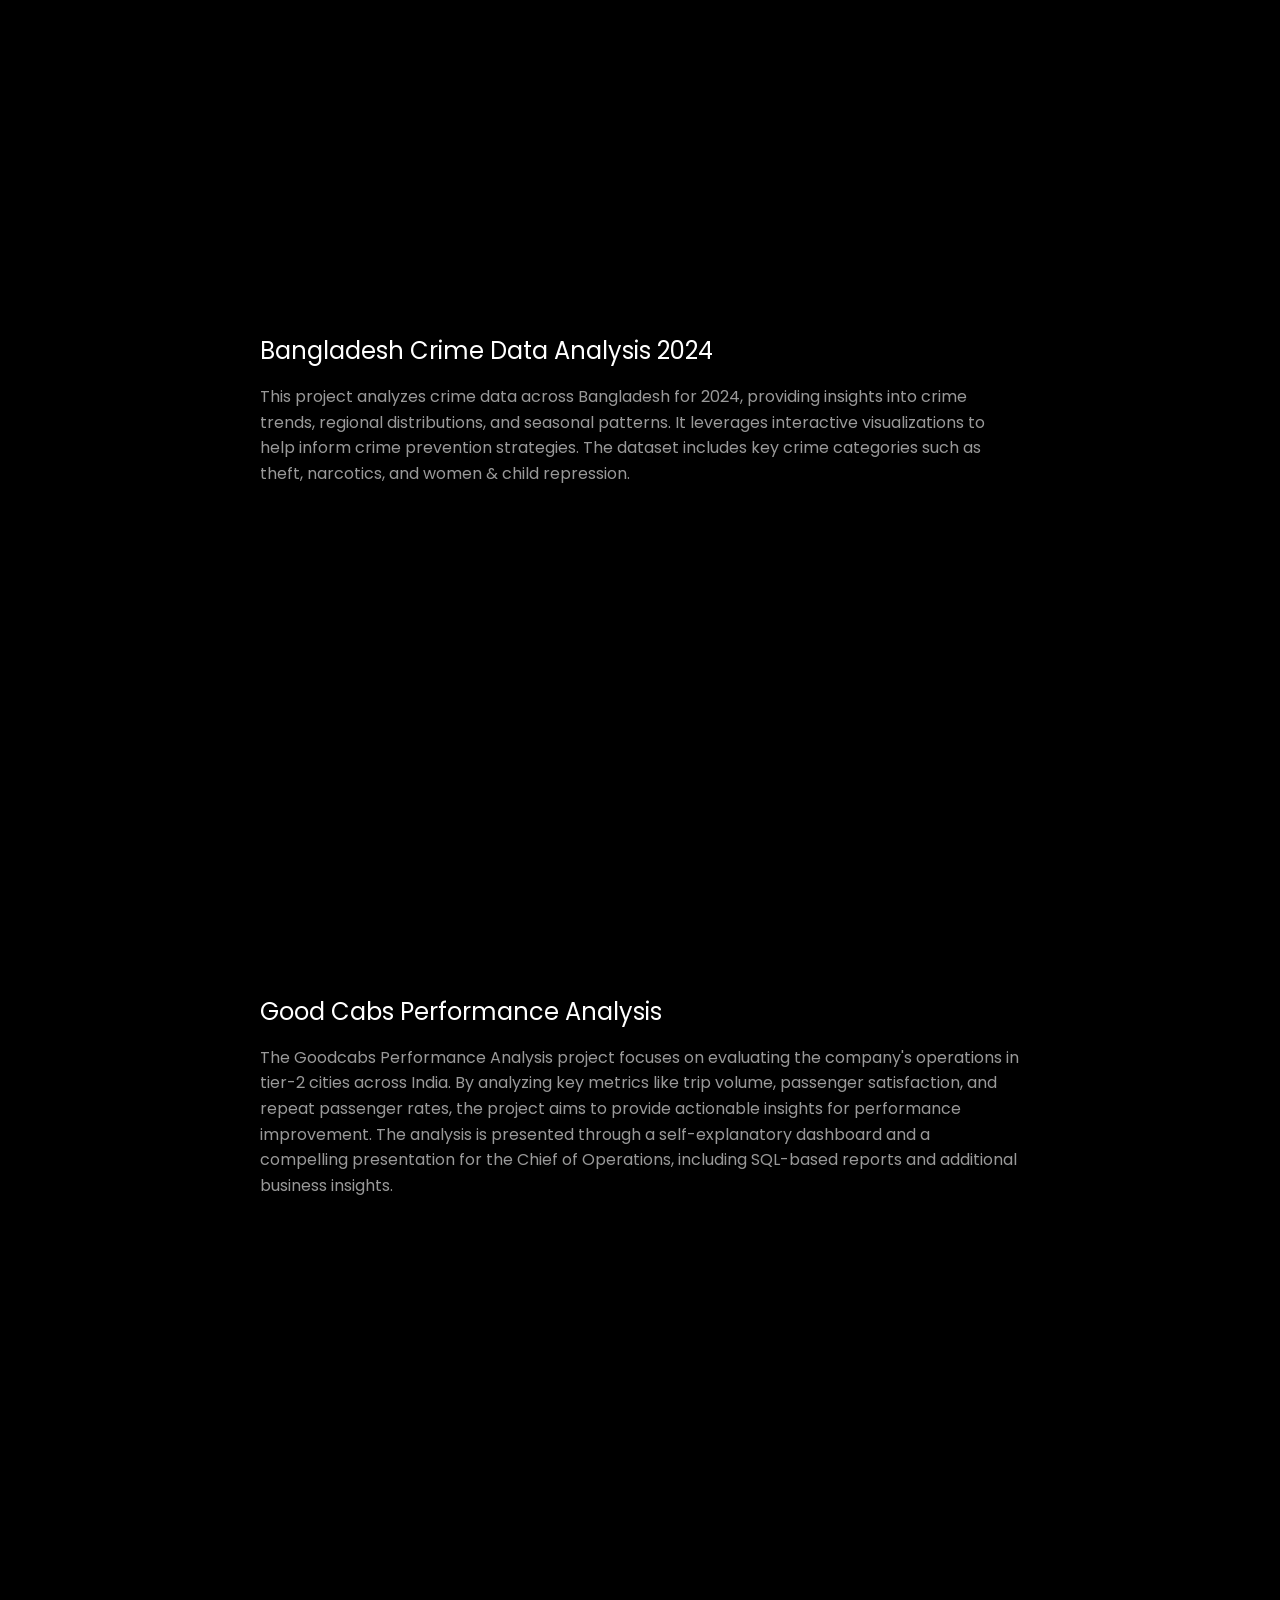
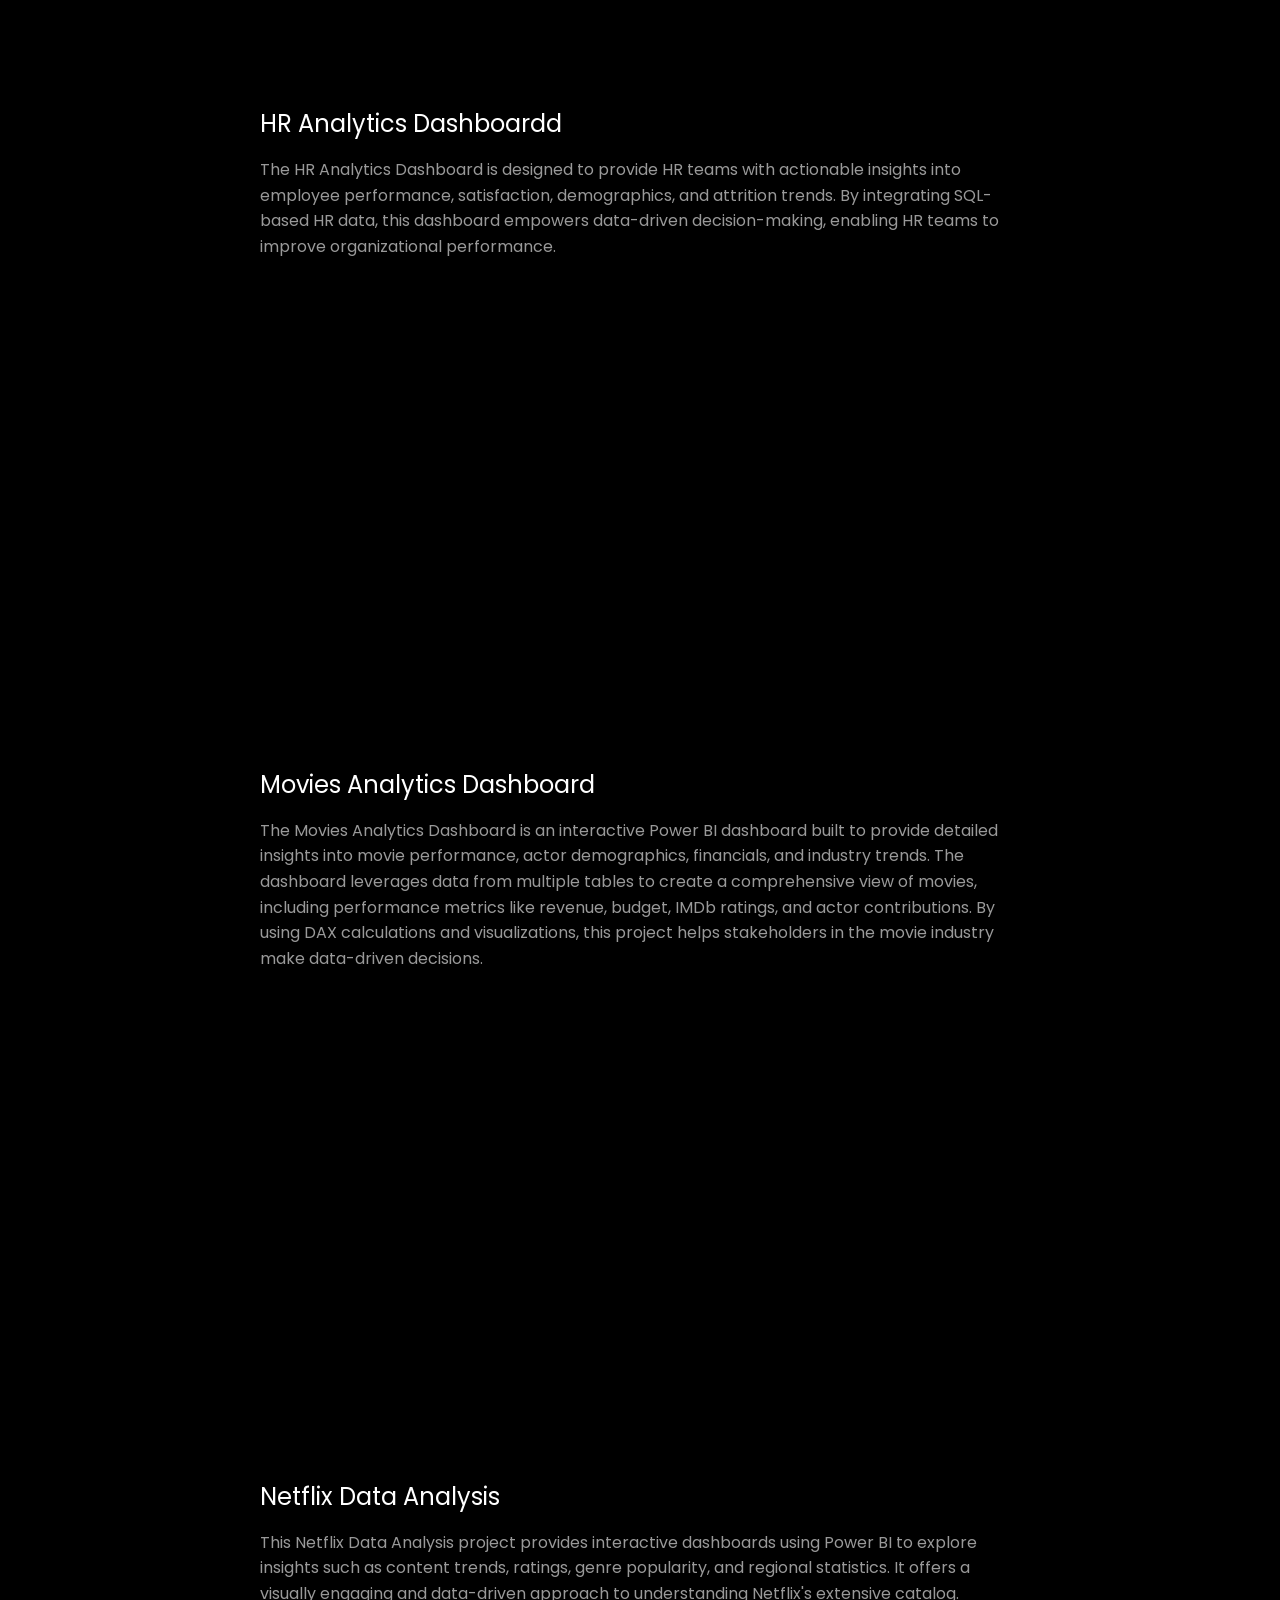
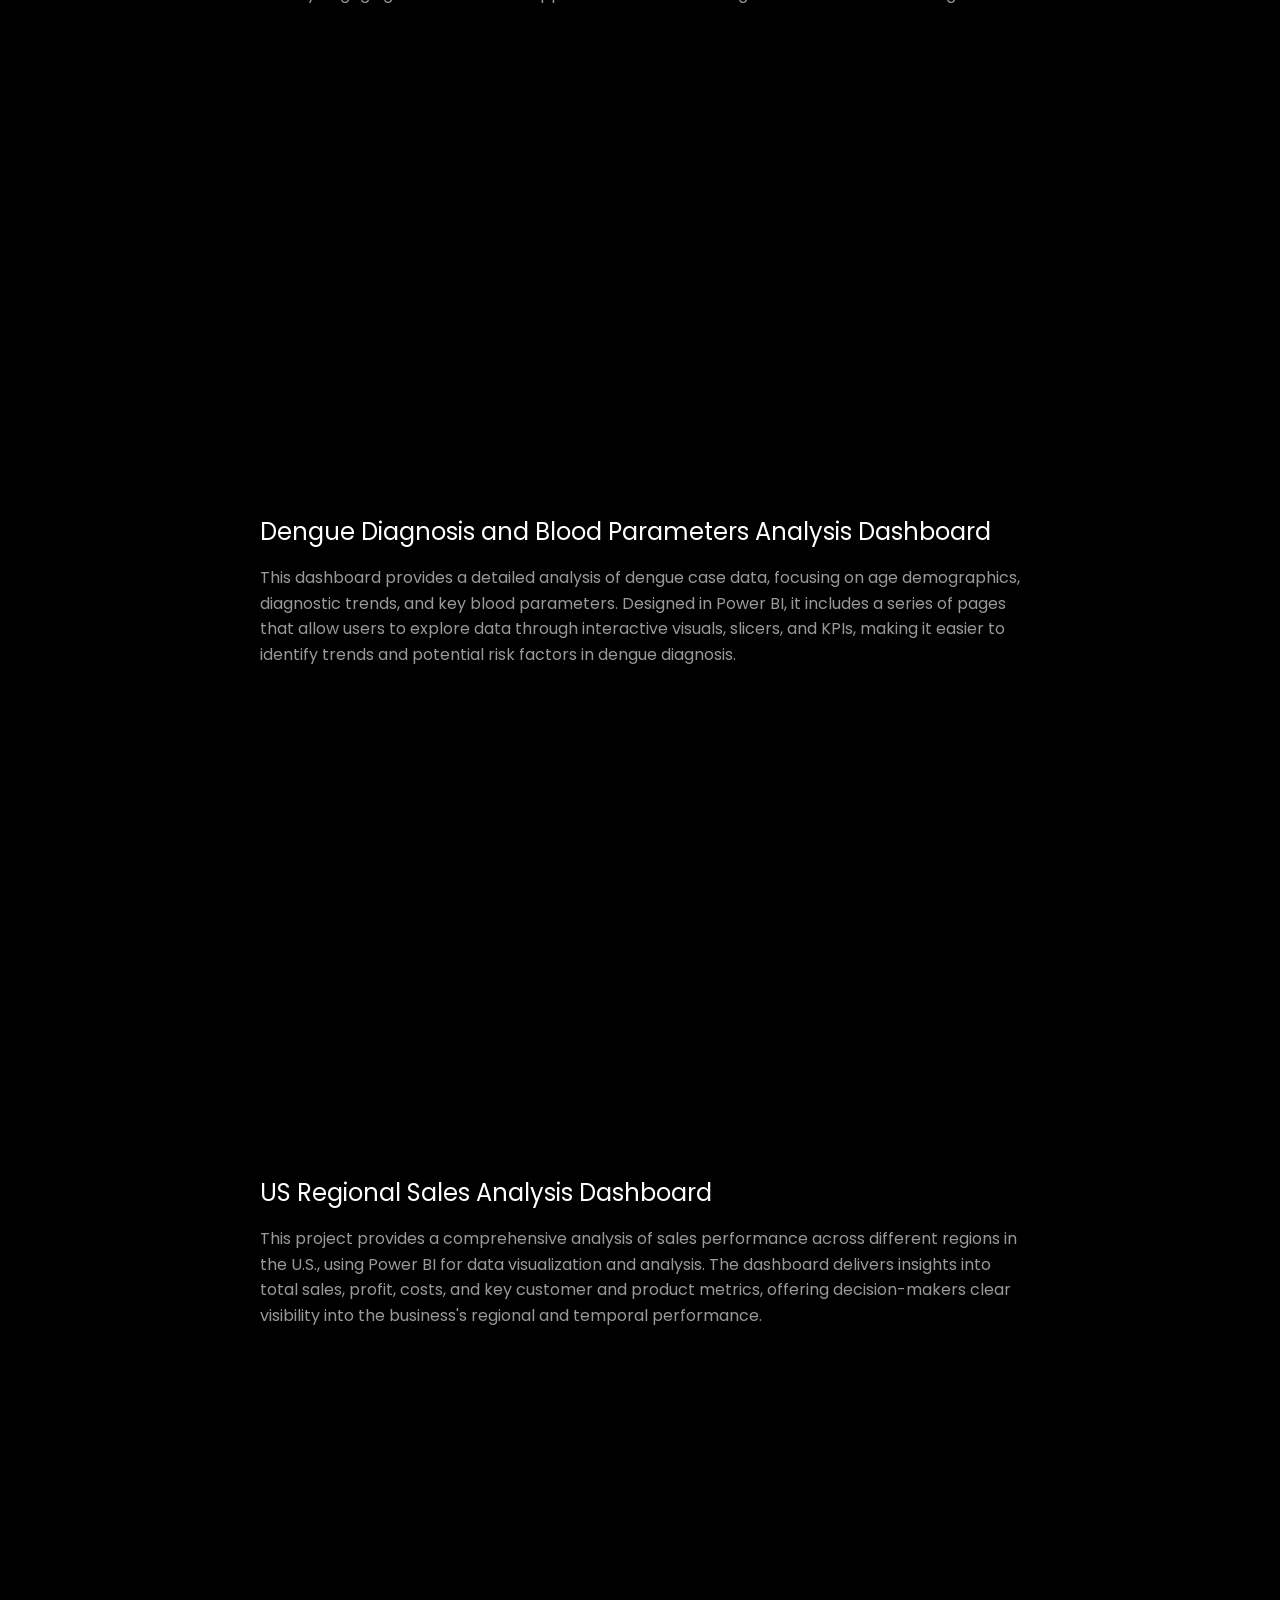
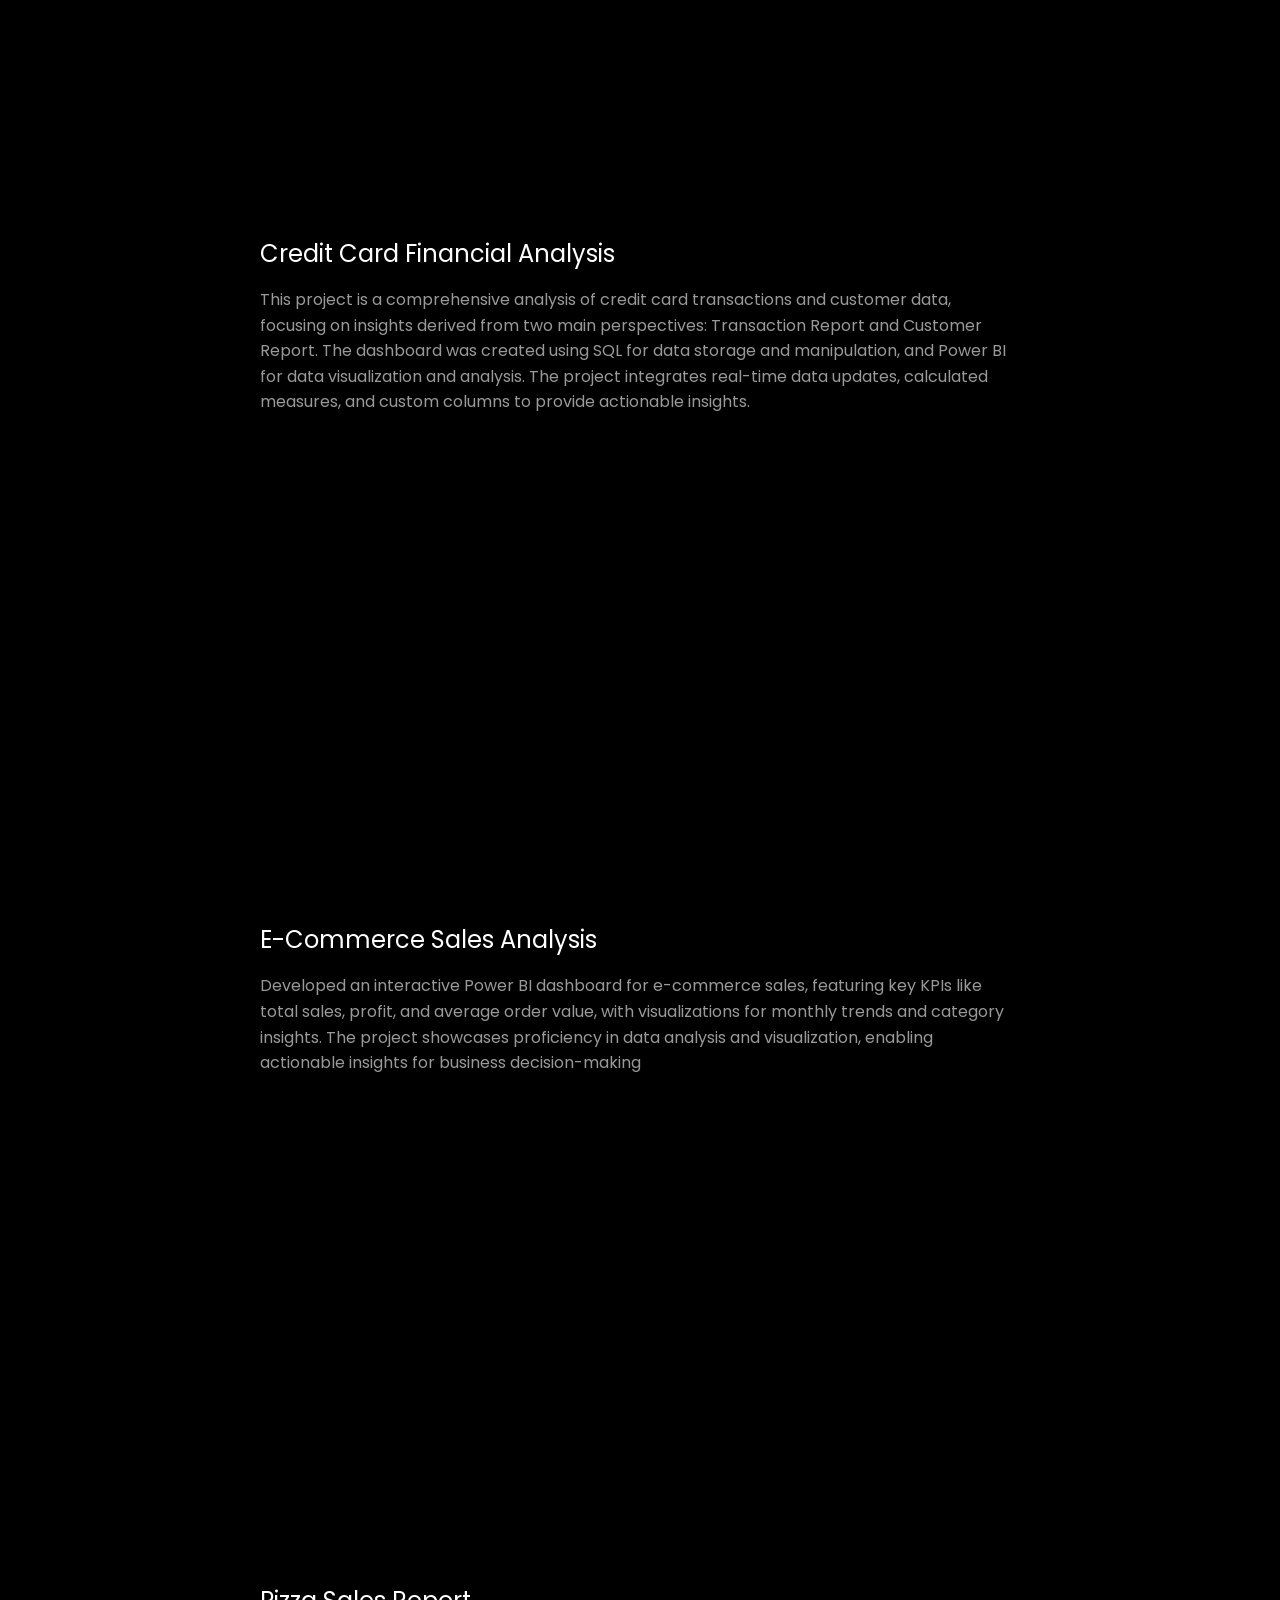
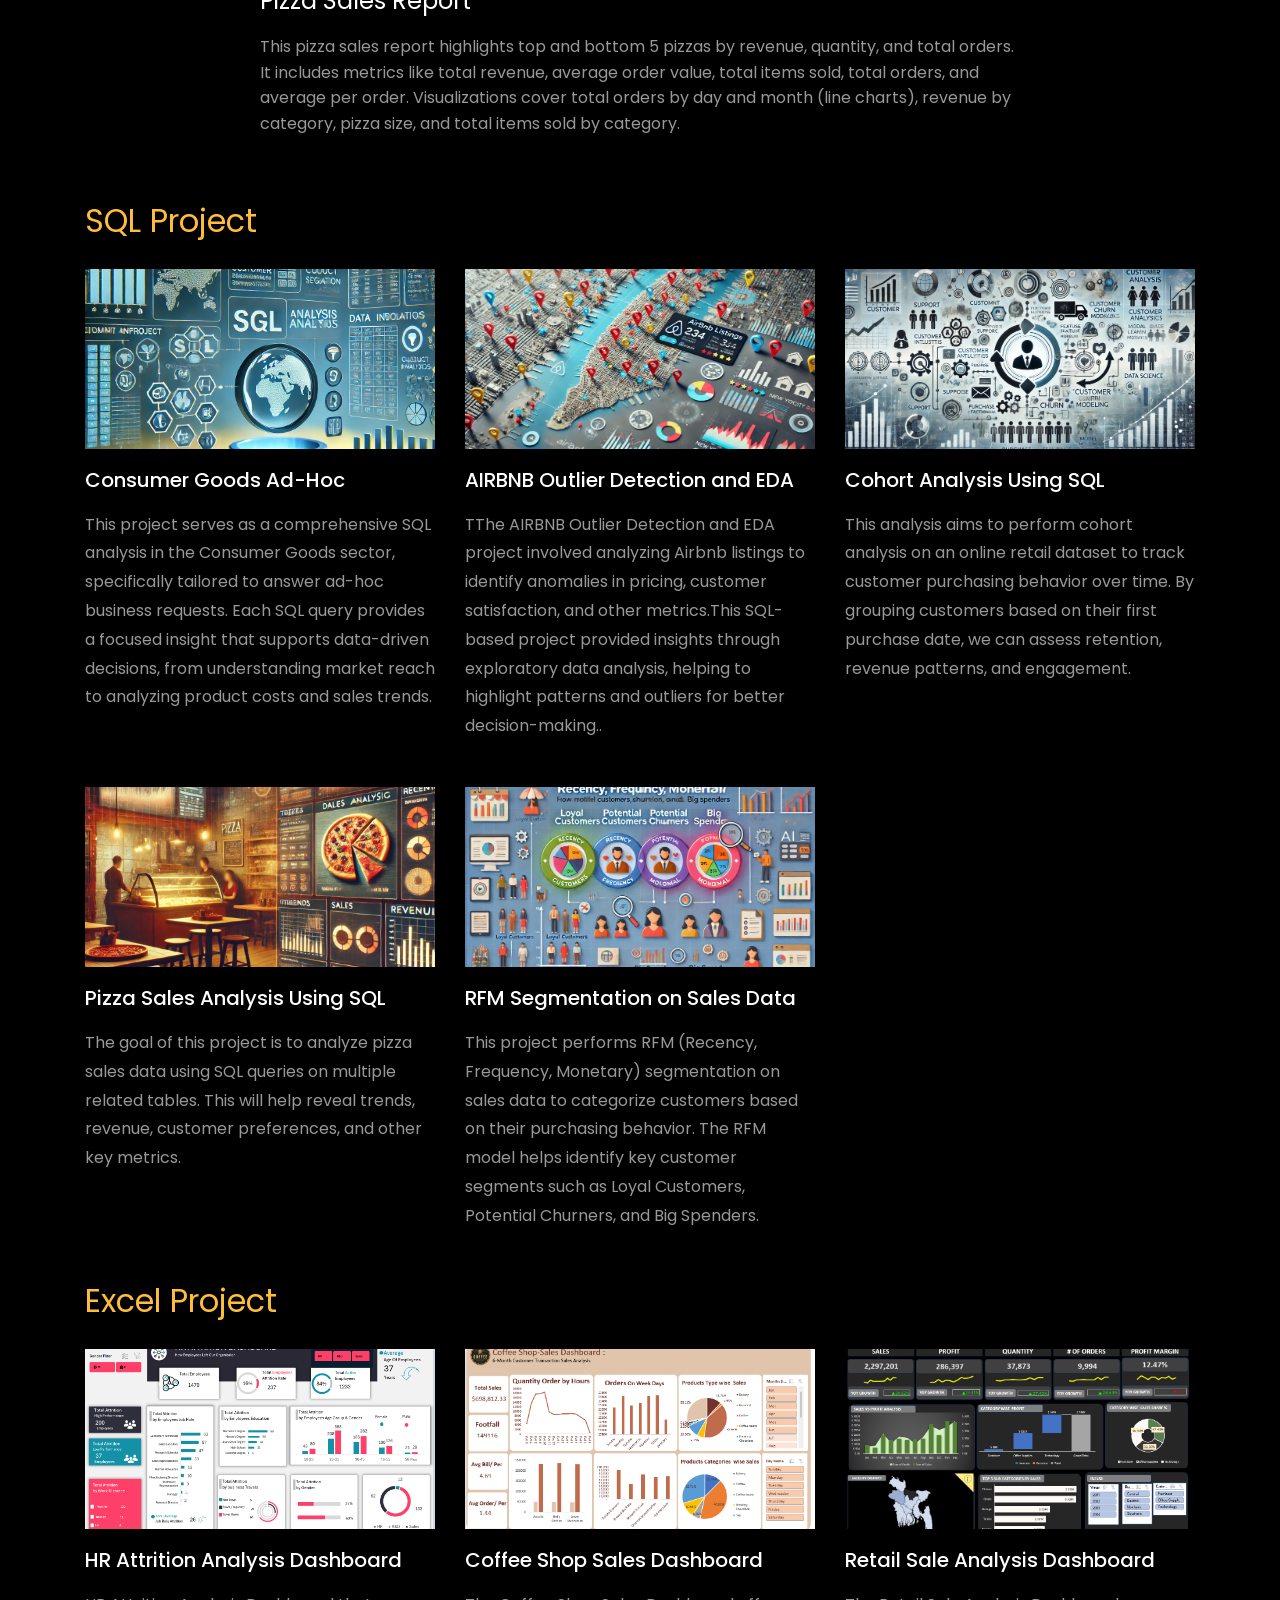
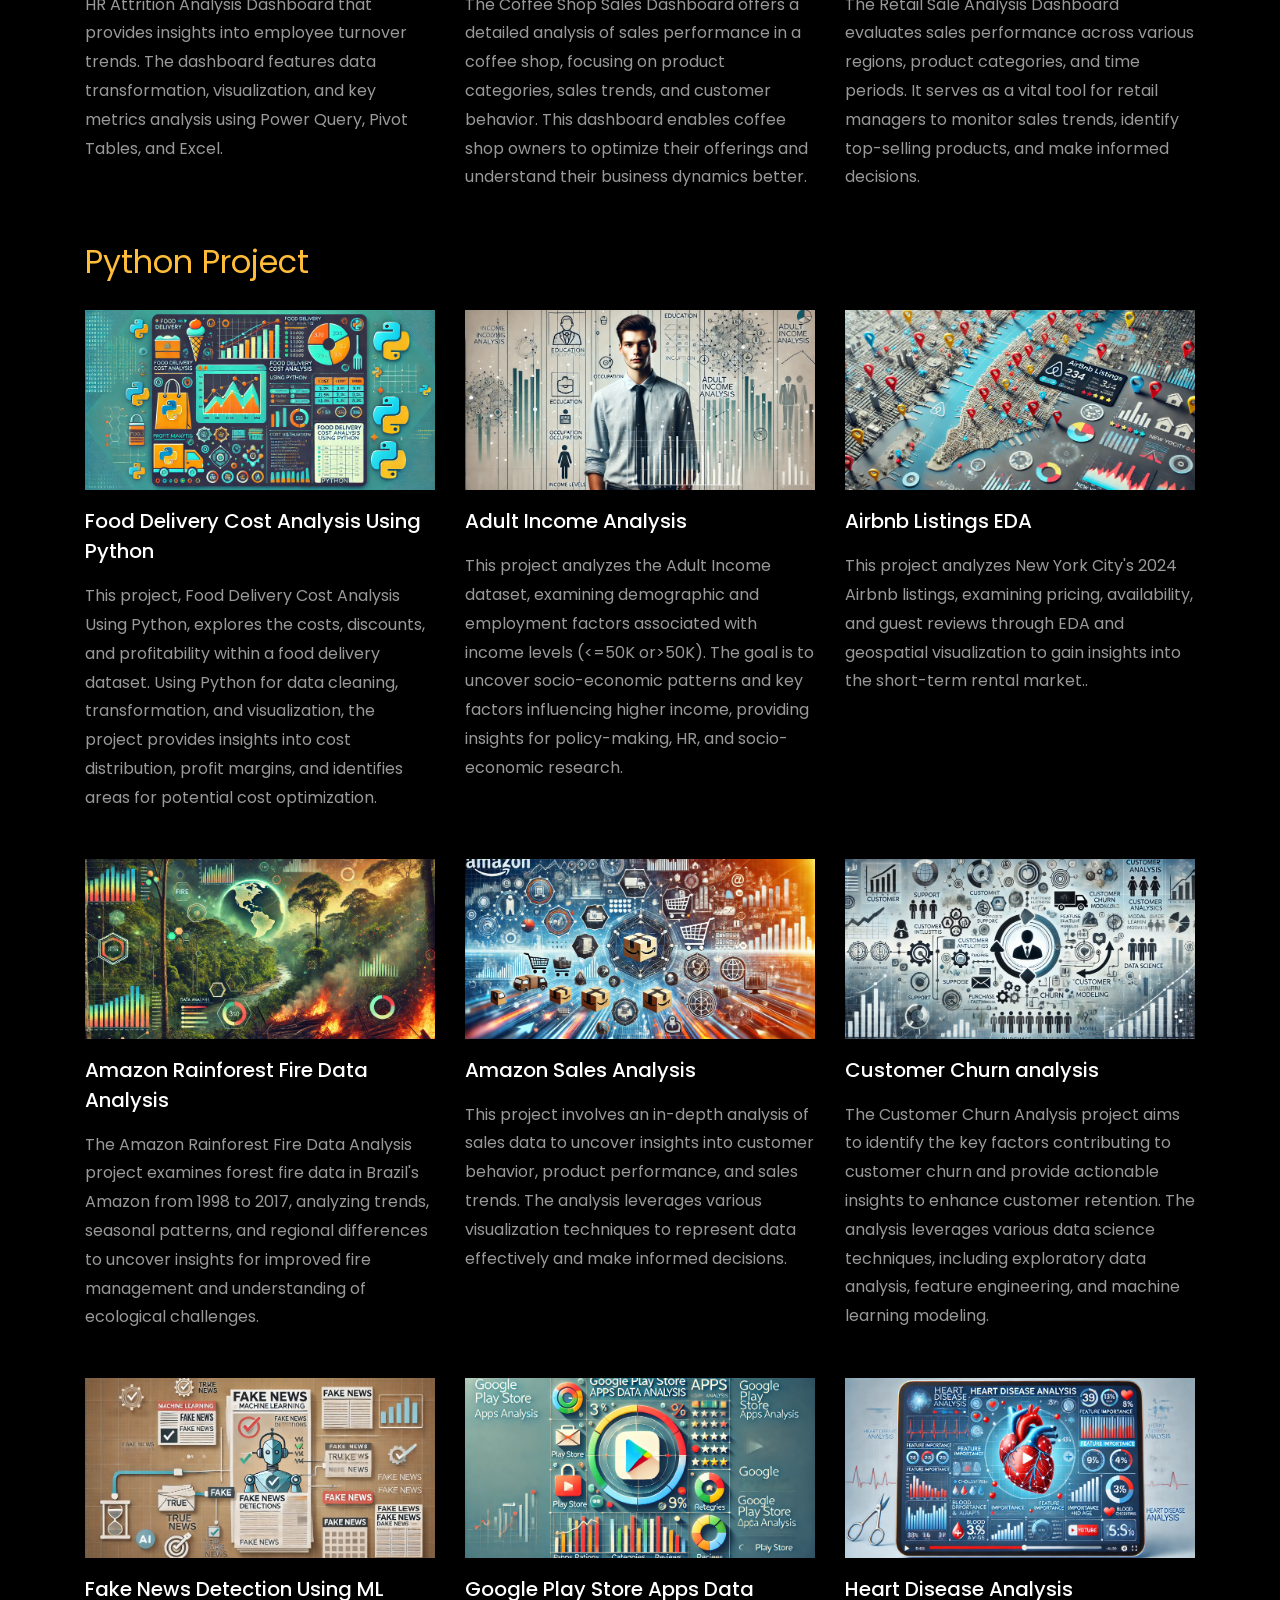
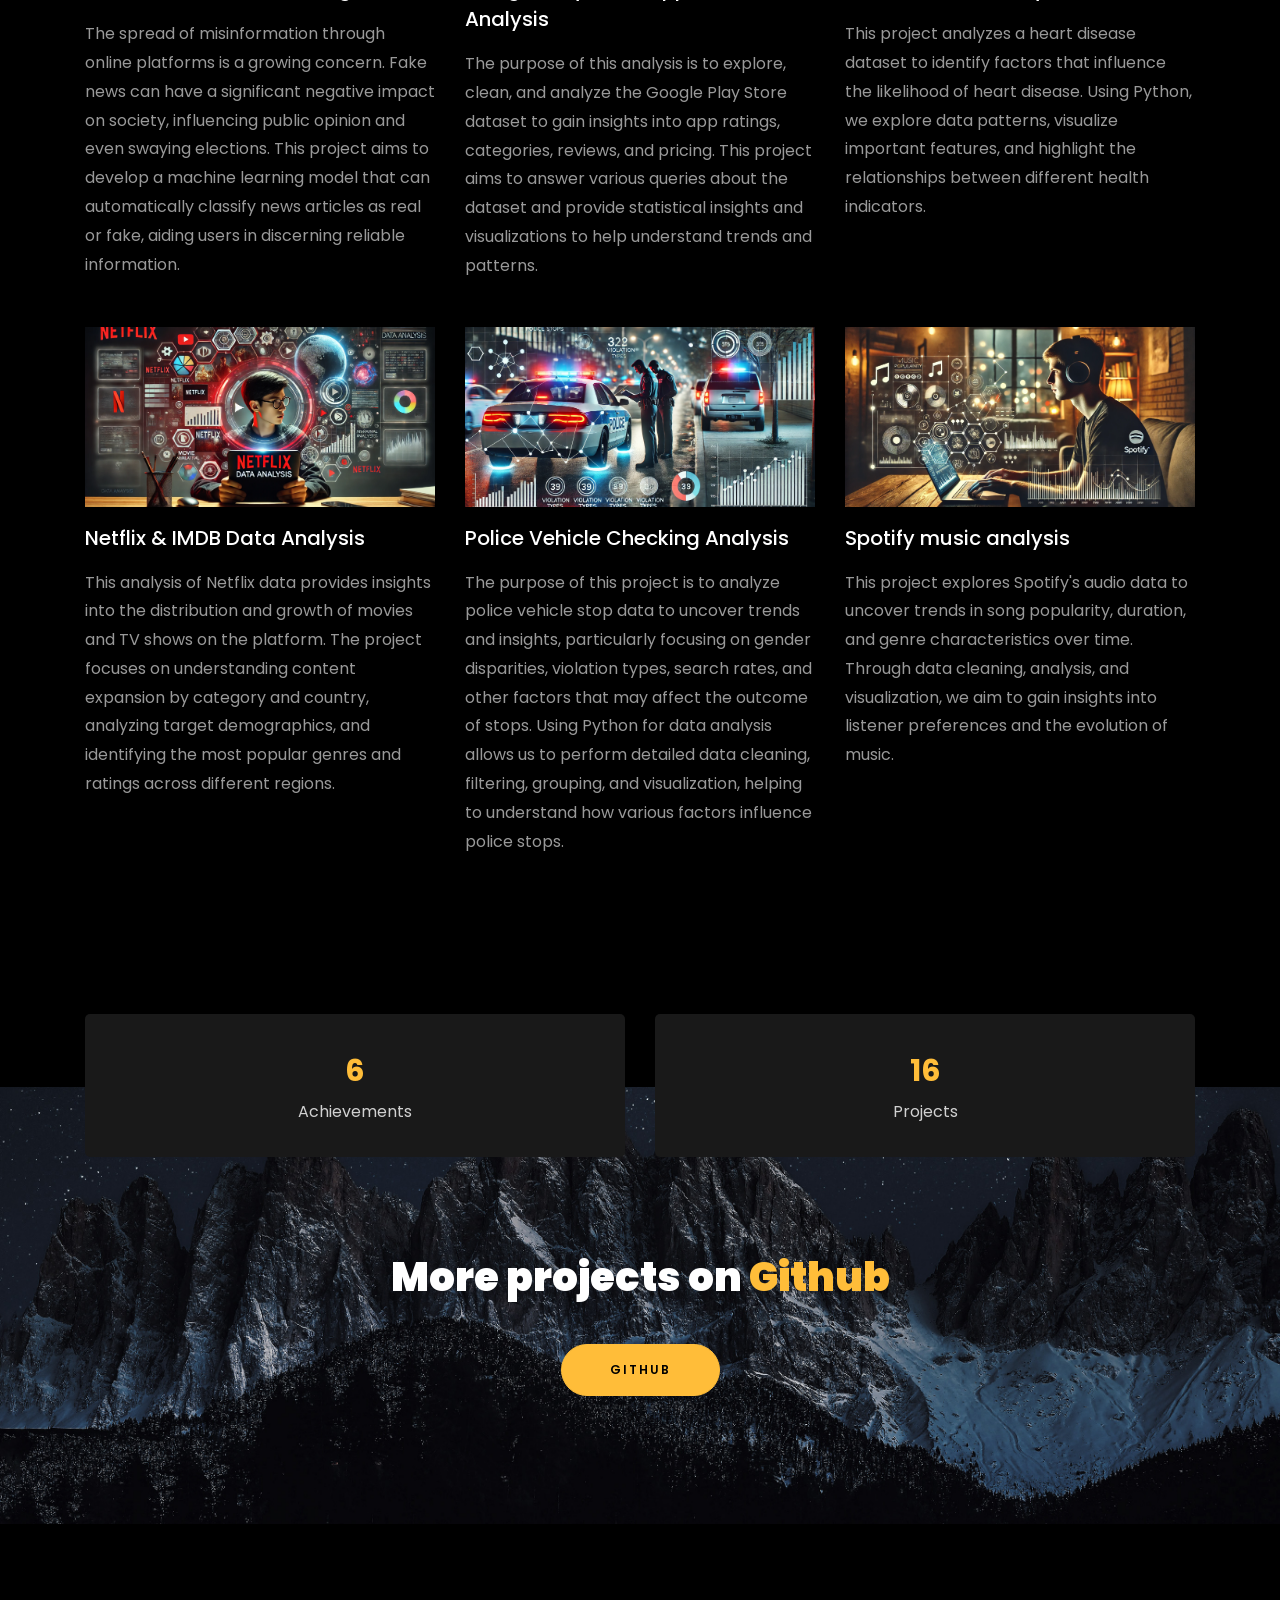
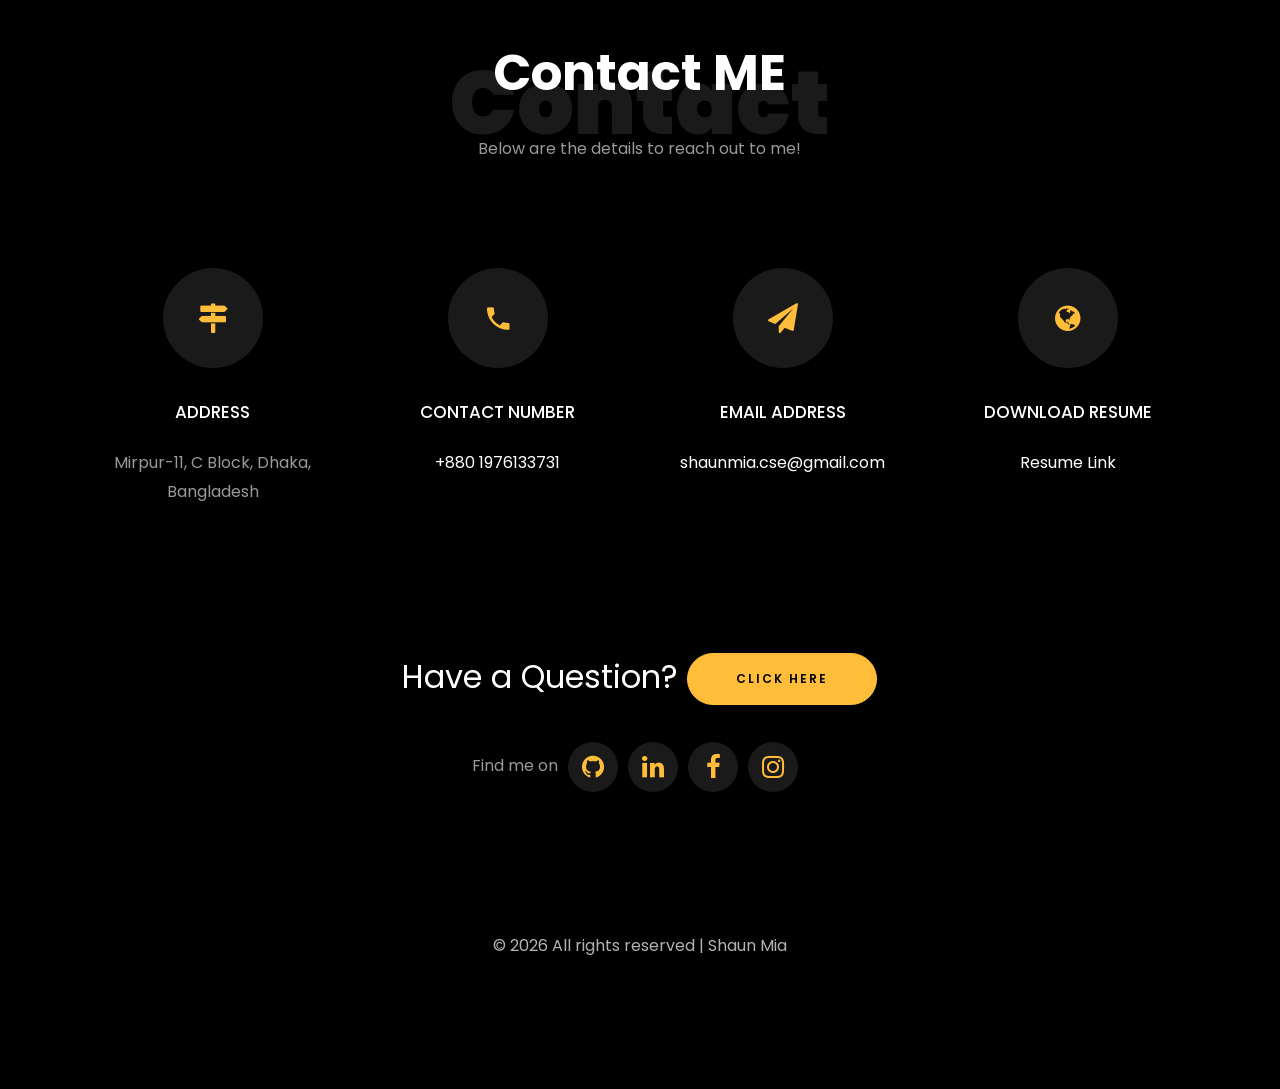
==== commit b5cd3234: "add new project" ====
--- a/index.html
+++ b/index.html
@@ -400,6 +400,33 @@
 			<h2 class="mb-4"> <a href="https://github.com/shaun-mia/Power-BI-Data-Analysis-Project"> Power BI
 					Project</a></h2>
 
+			<!-- Bangladesh Crime Data Analysis 2024-->
+			<section style="width: 100%; max-width: 800px; margin: 0 auto; padding: 20px;">
+
+				<div style="margin-bottom: 40px;">
+
+					<!-- Power BI Dashboard Embed -->
+					<div style="position: relative; width: 100%; padding-top: 56.25%;"> <!-- 16:9 Aspect Ratio -->
+						<iframe title="Bangladesh Crime Data Analysis 2024"
+							src="https://app.powerbi.com/view?r=eyJrIjoiYWYyMTgzZTUtZDRmZS00MWFlLWFhOWYtNzBmOTY0ZWQxN2ZhIiwidCI6IjEyYjQwYmQxLTllNjEtNDMyOS1iNGJmLTk2MjQ1NTgzOGQ4OCIsImMiOjEwfQ%3D%3D"
+							style="position: absolute; top: 0; left: 0; width: 100%; height: 100%; border: none;"
+							allowFullScreen="true">
+						</iframe>
+					</div>
+					<h2 class="project-title">
+						<a href="https://github.com/shaun-mia/Power-BI-Data-Analysis-Project/tree/main/Bangladesh%20Crime%20Data%20Analysis_2024"
+							target="_blank">Bangladesh Crime Data Analysis 2024</a>
+					</h2>
+
+					<p style="margin-top: 15px; line-height: 1.6;">
+						This project analyzes crime data across Bangladesh for 2024, providing insights into crime trends, regional distributions, 
+						and seasonal patterns. It leverages interactive visualizations to help inform crime prevention strategies.
+						 The dataset includes key crime categories such as theft, narcotics, and women & child repression.
+					</p>
+				</div>
+			</section>
+
+
 			<!-- Good Cabs Performance Analysis-->
 			<section style="width: 100%; max-width: 800px; margin: 0 auto; padding: 20px;">
 
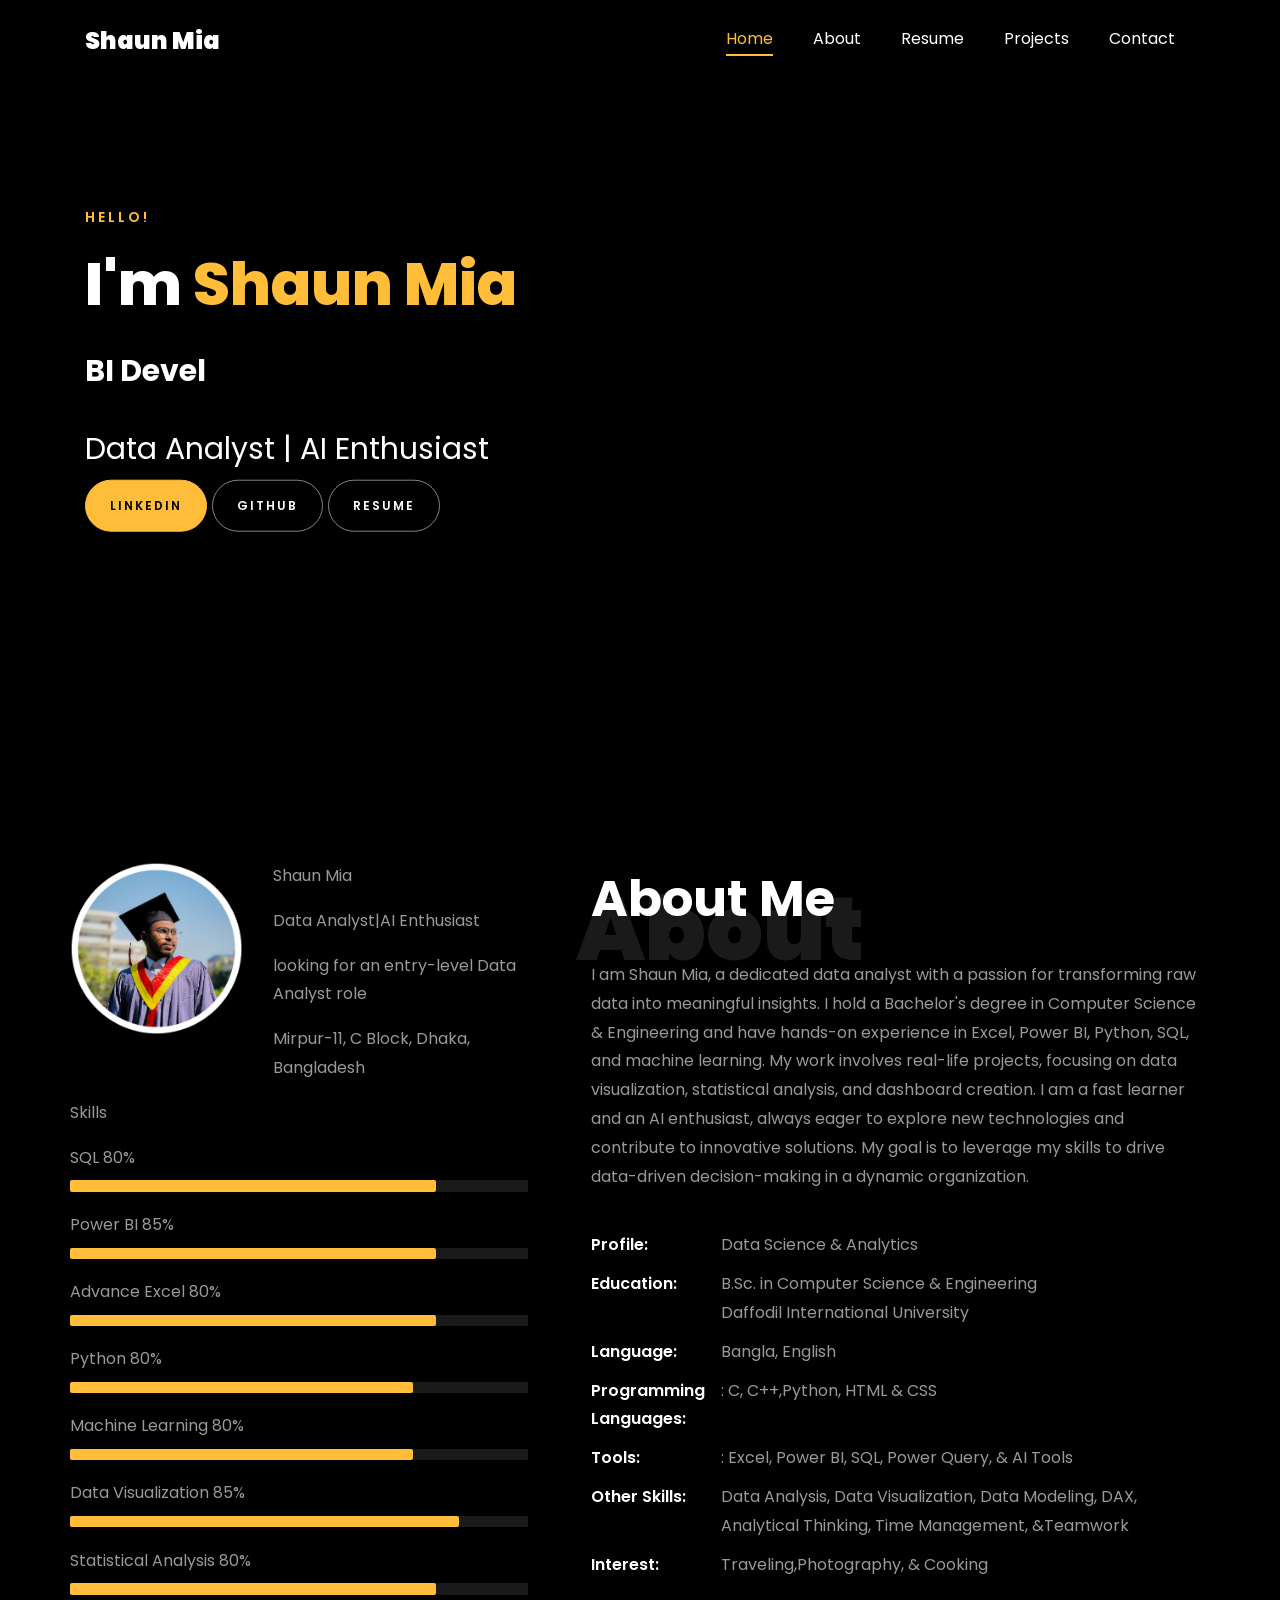
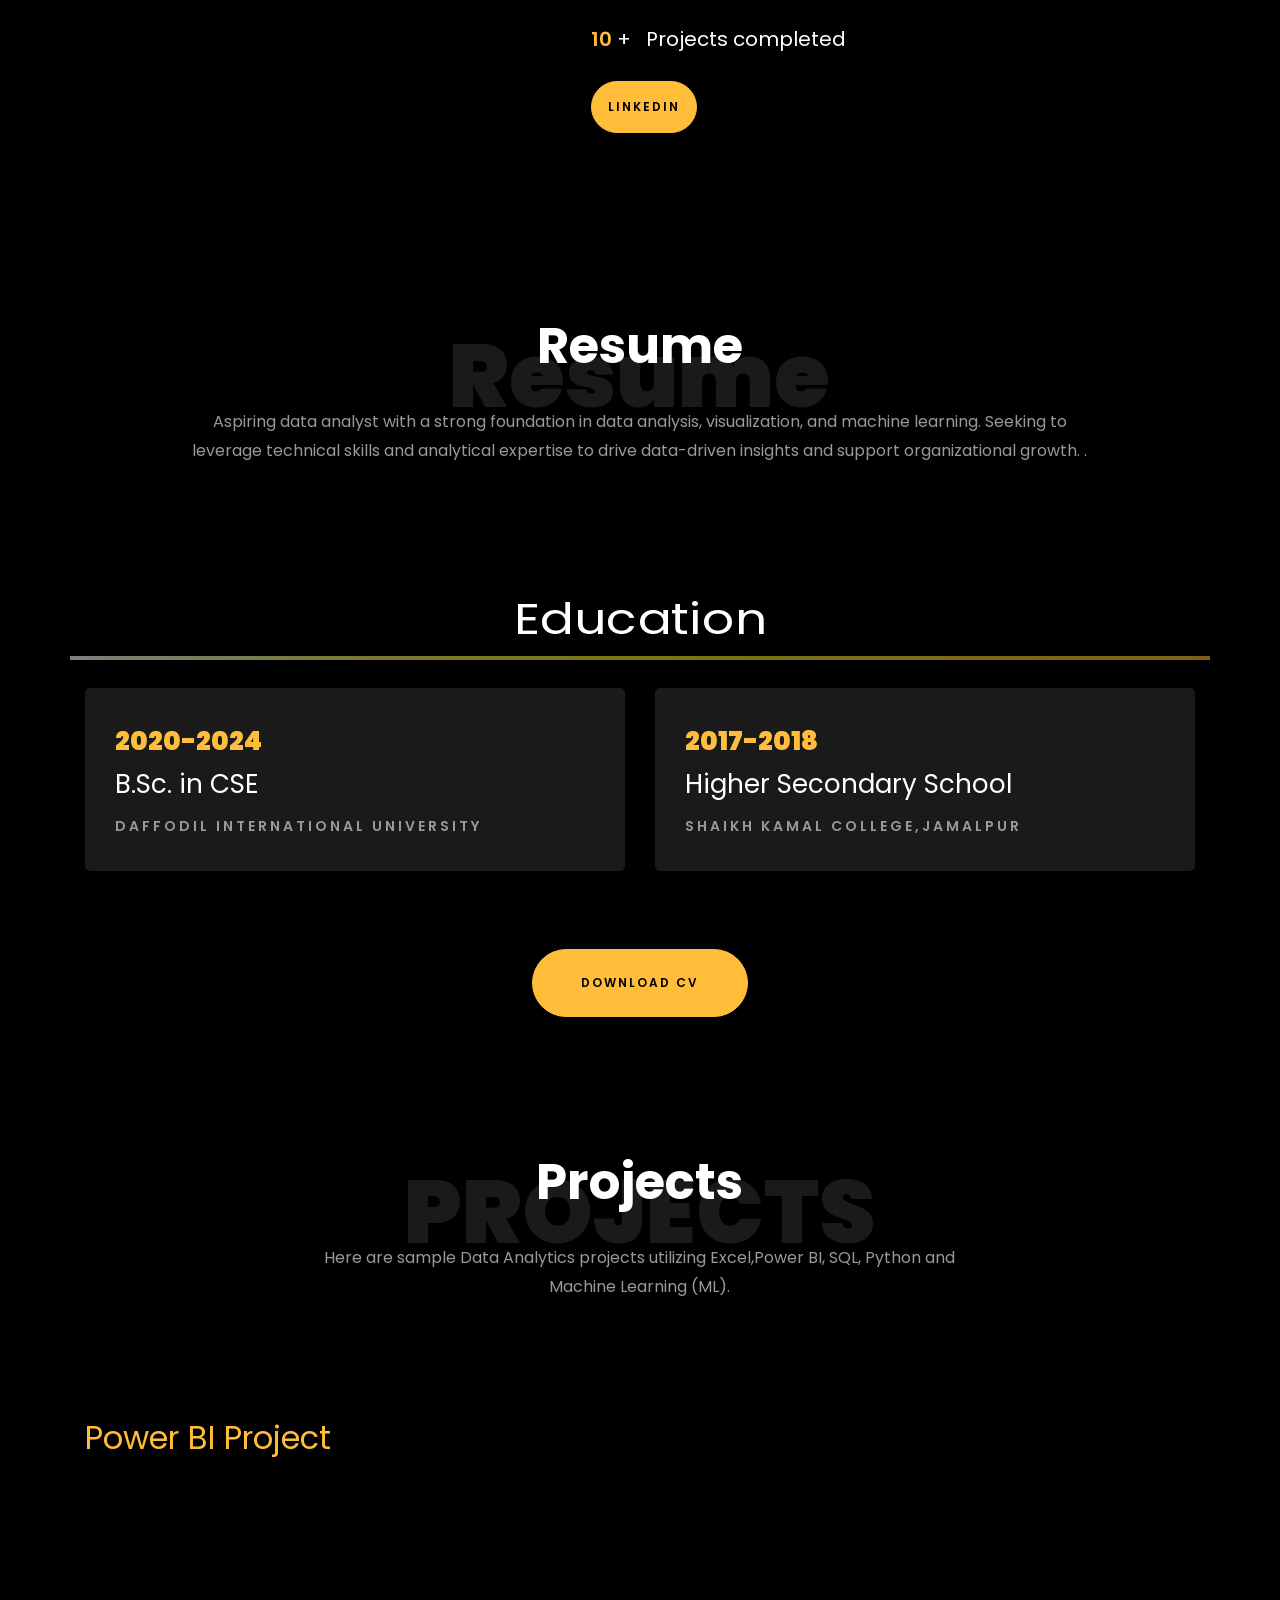
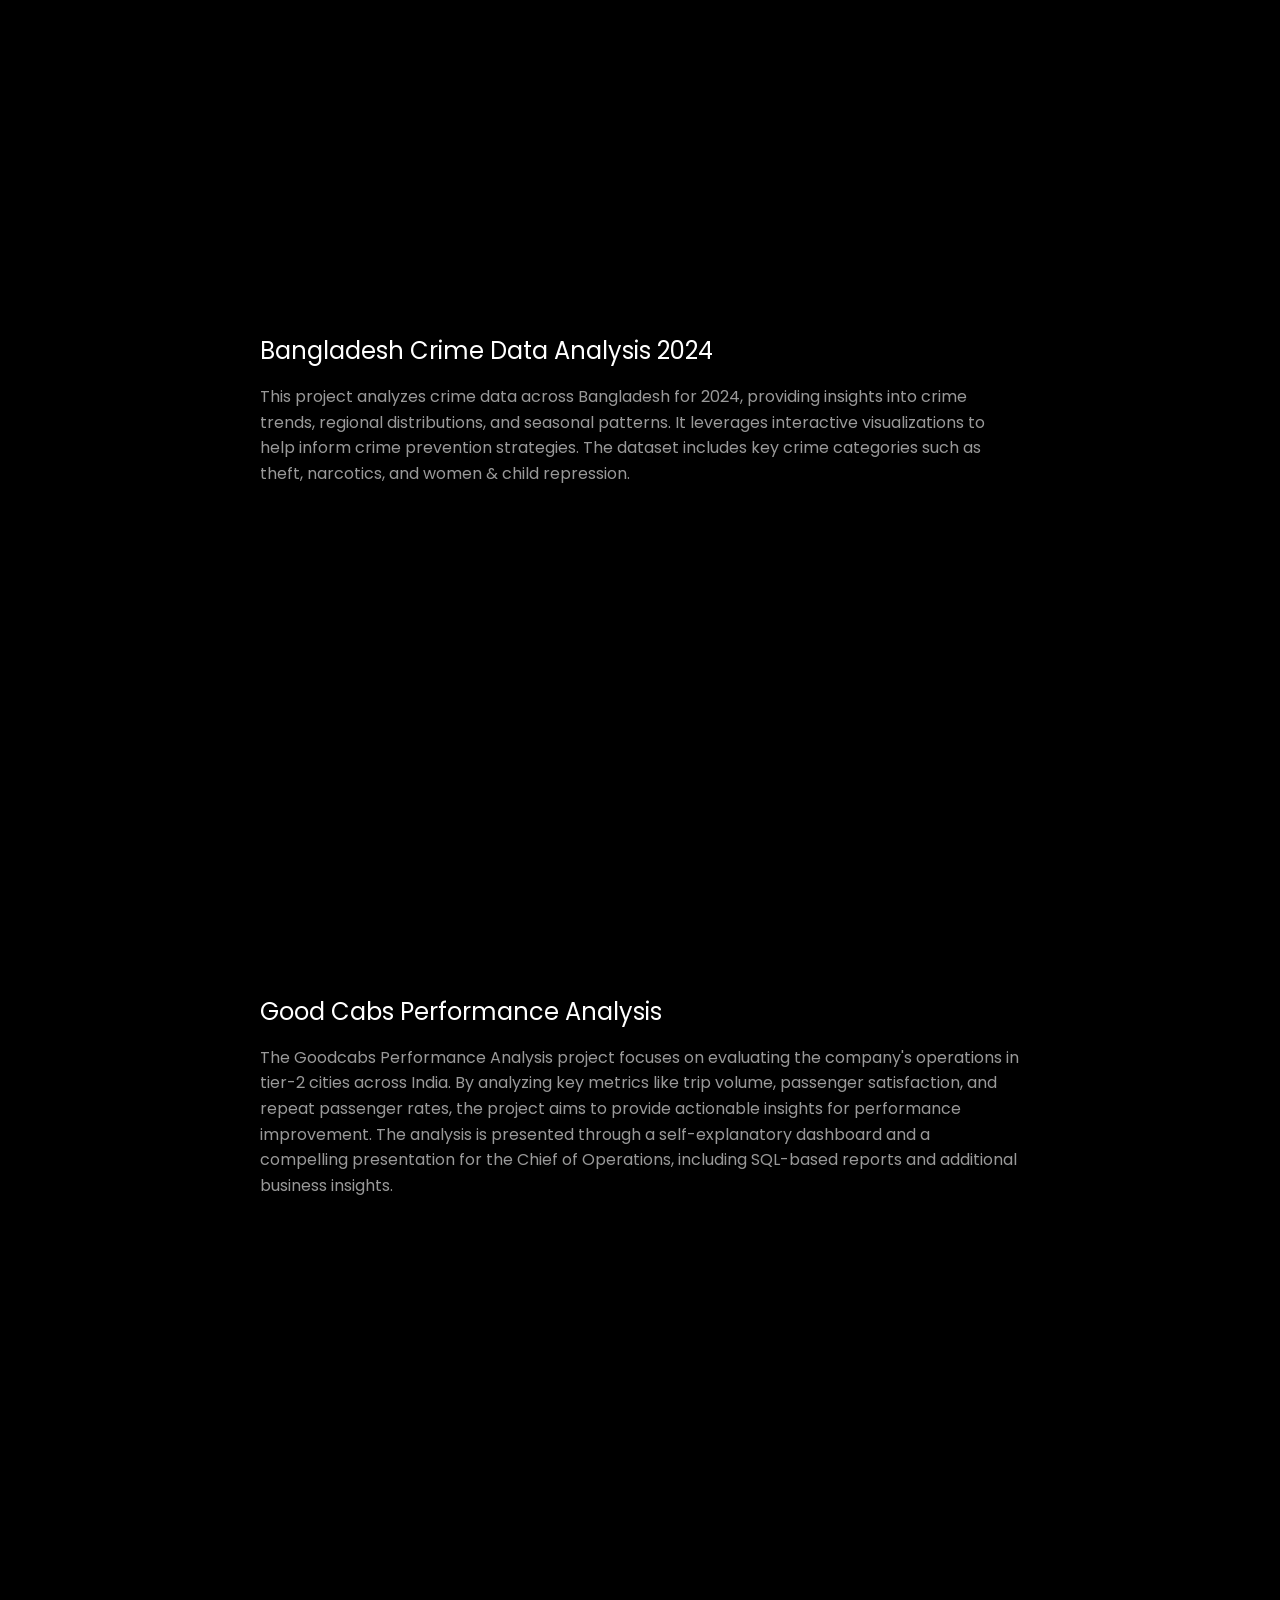
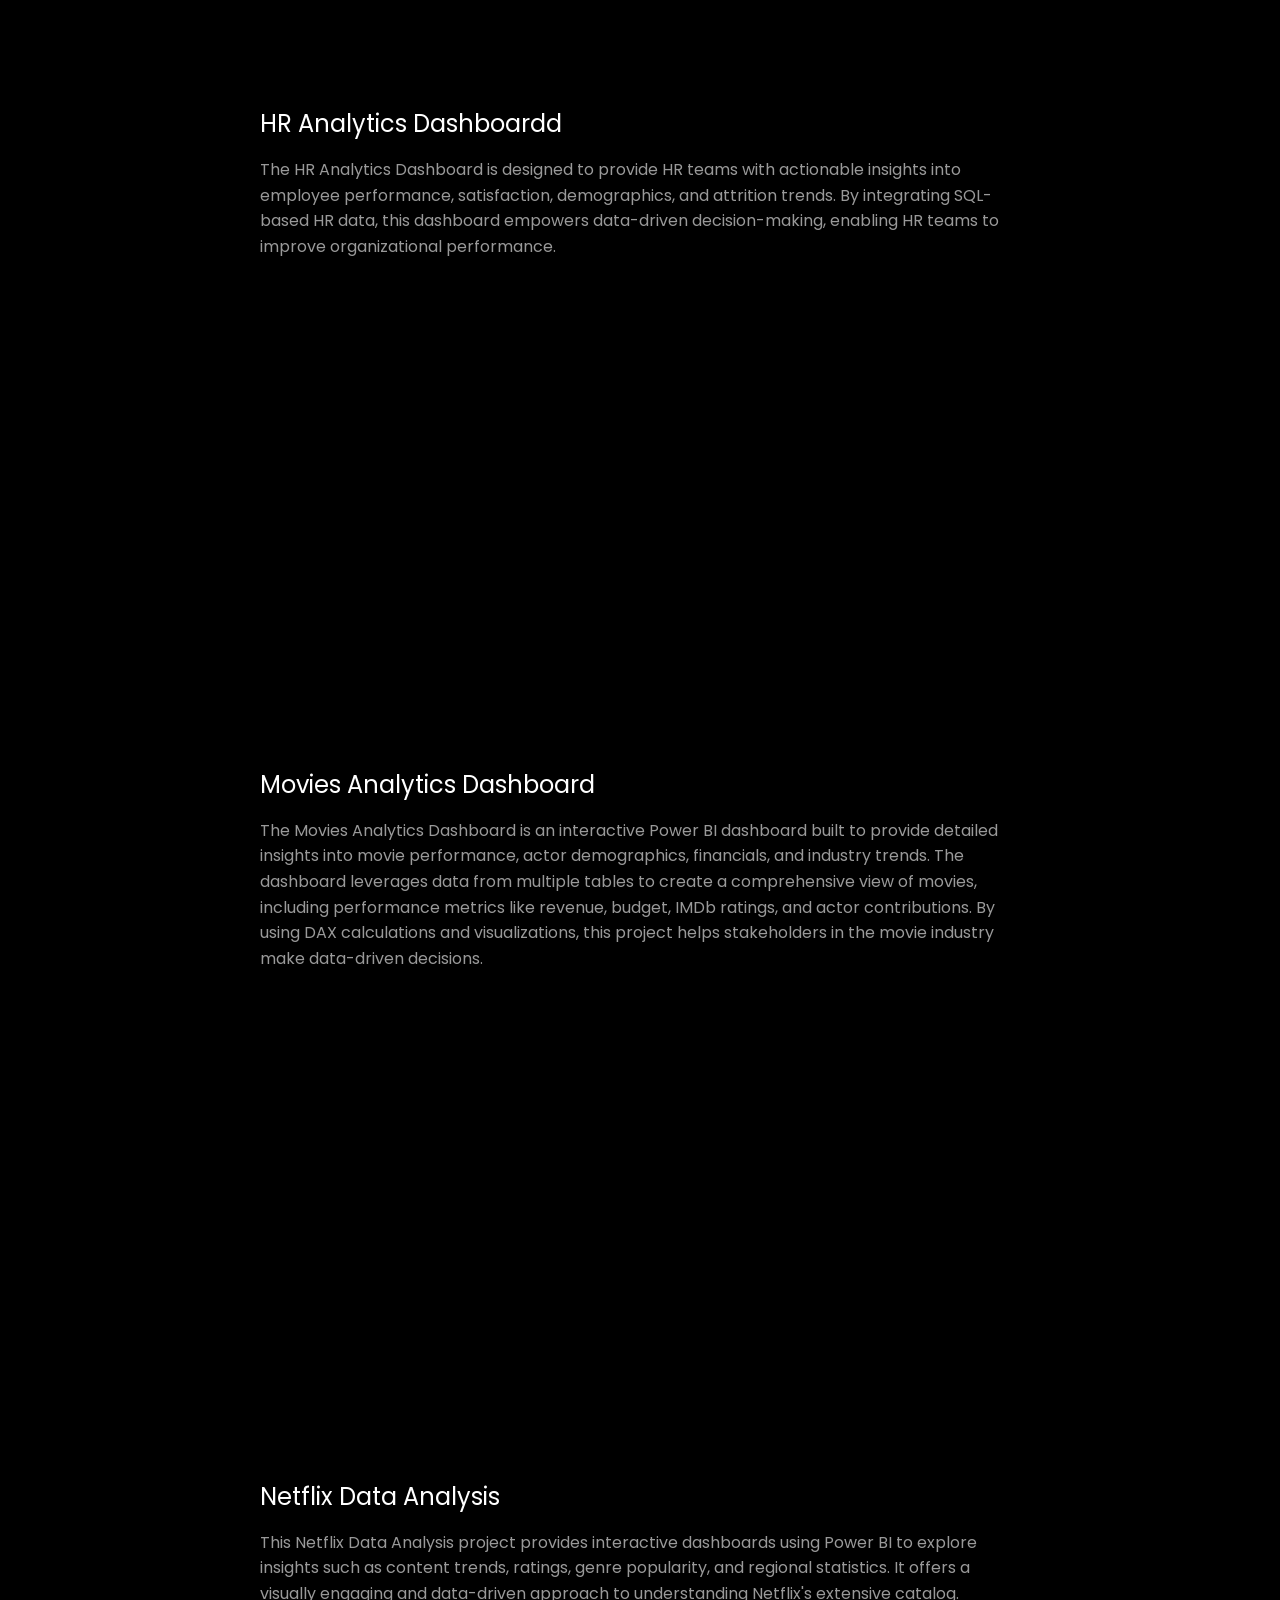
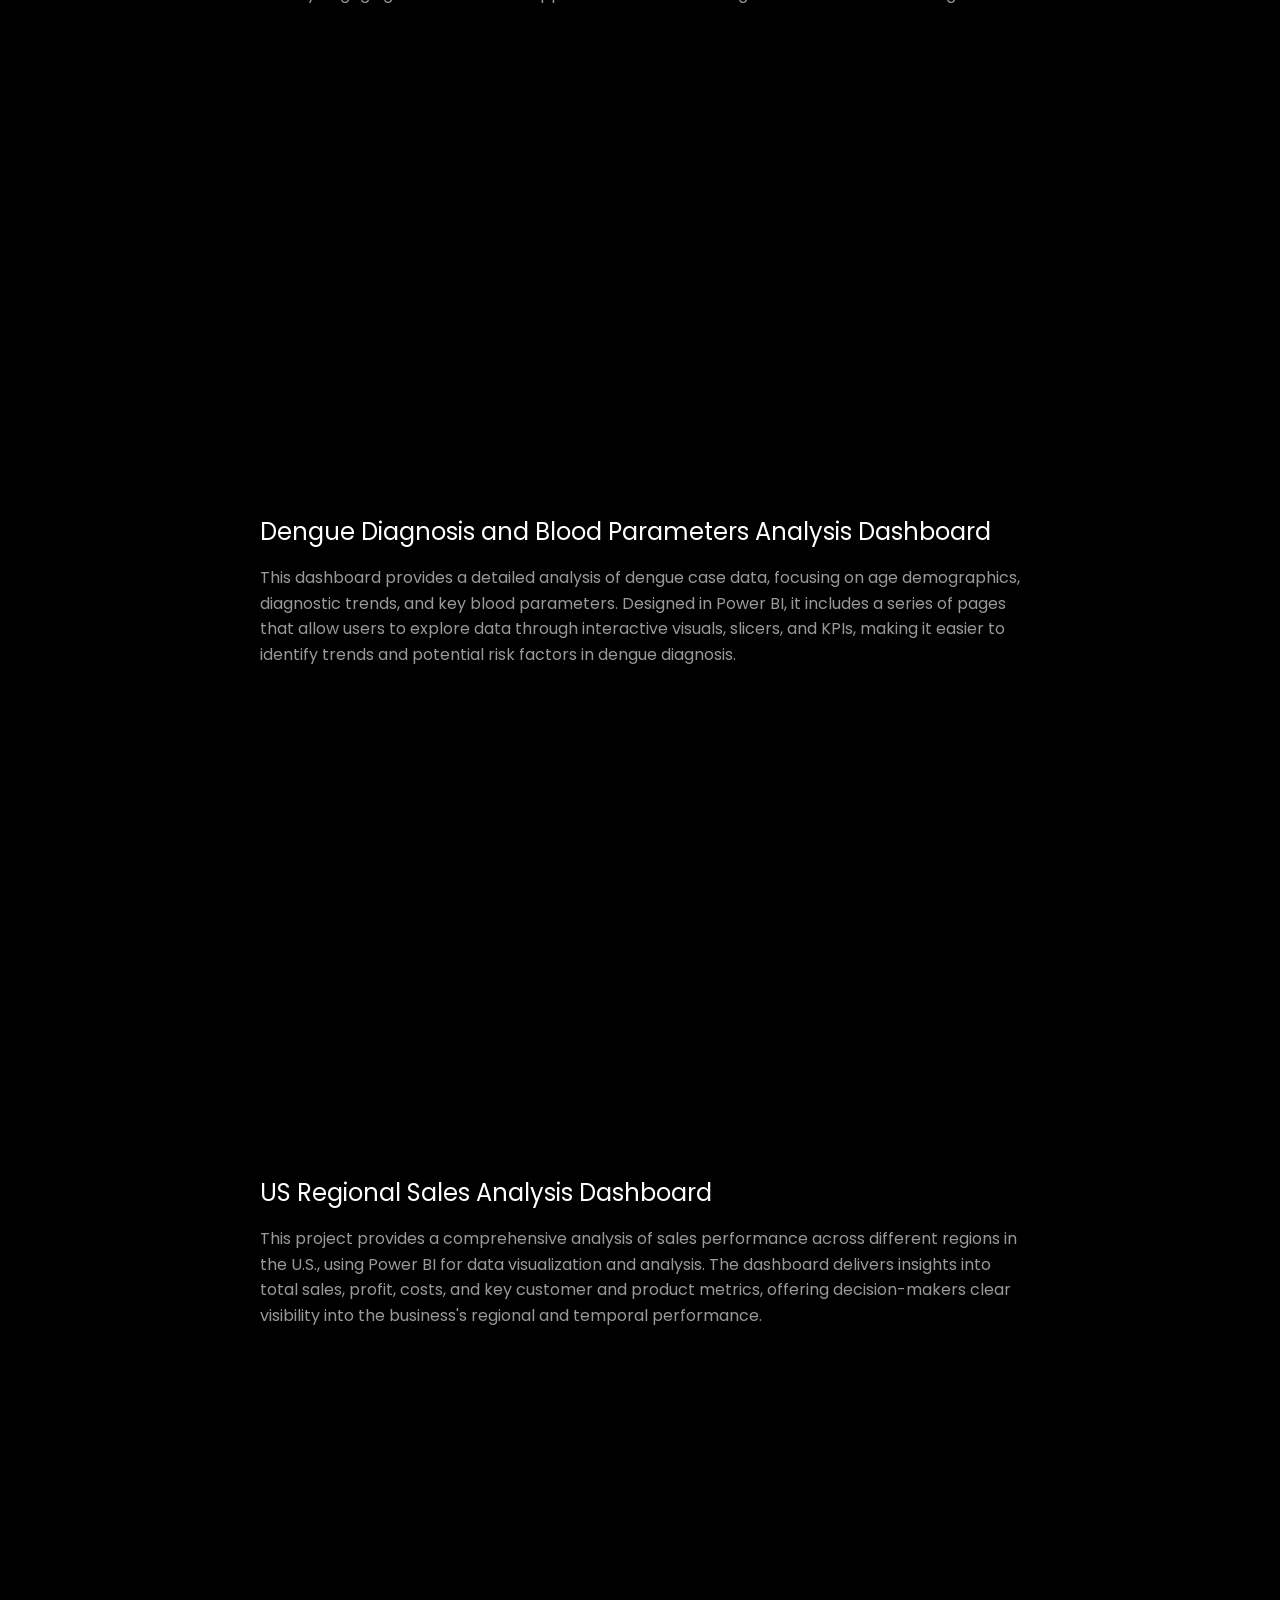
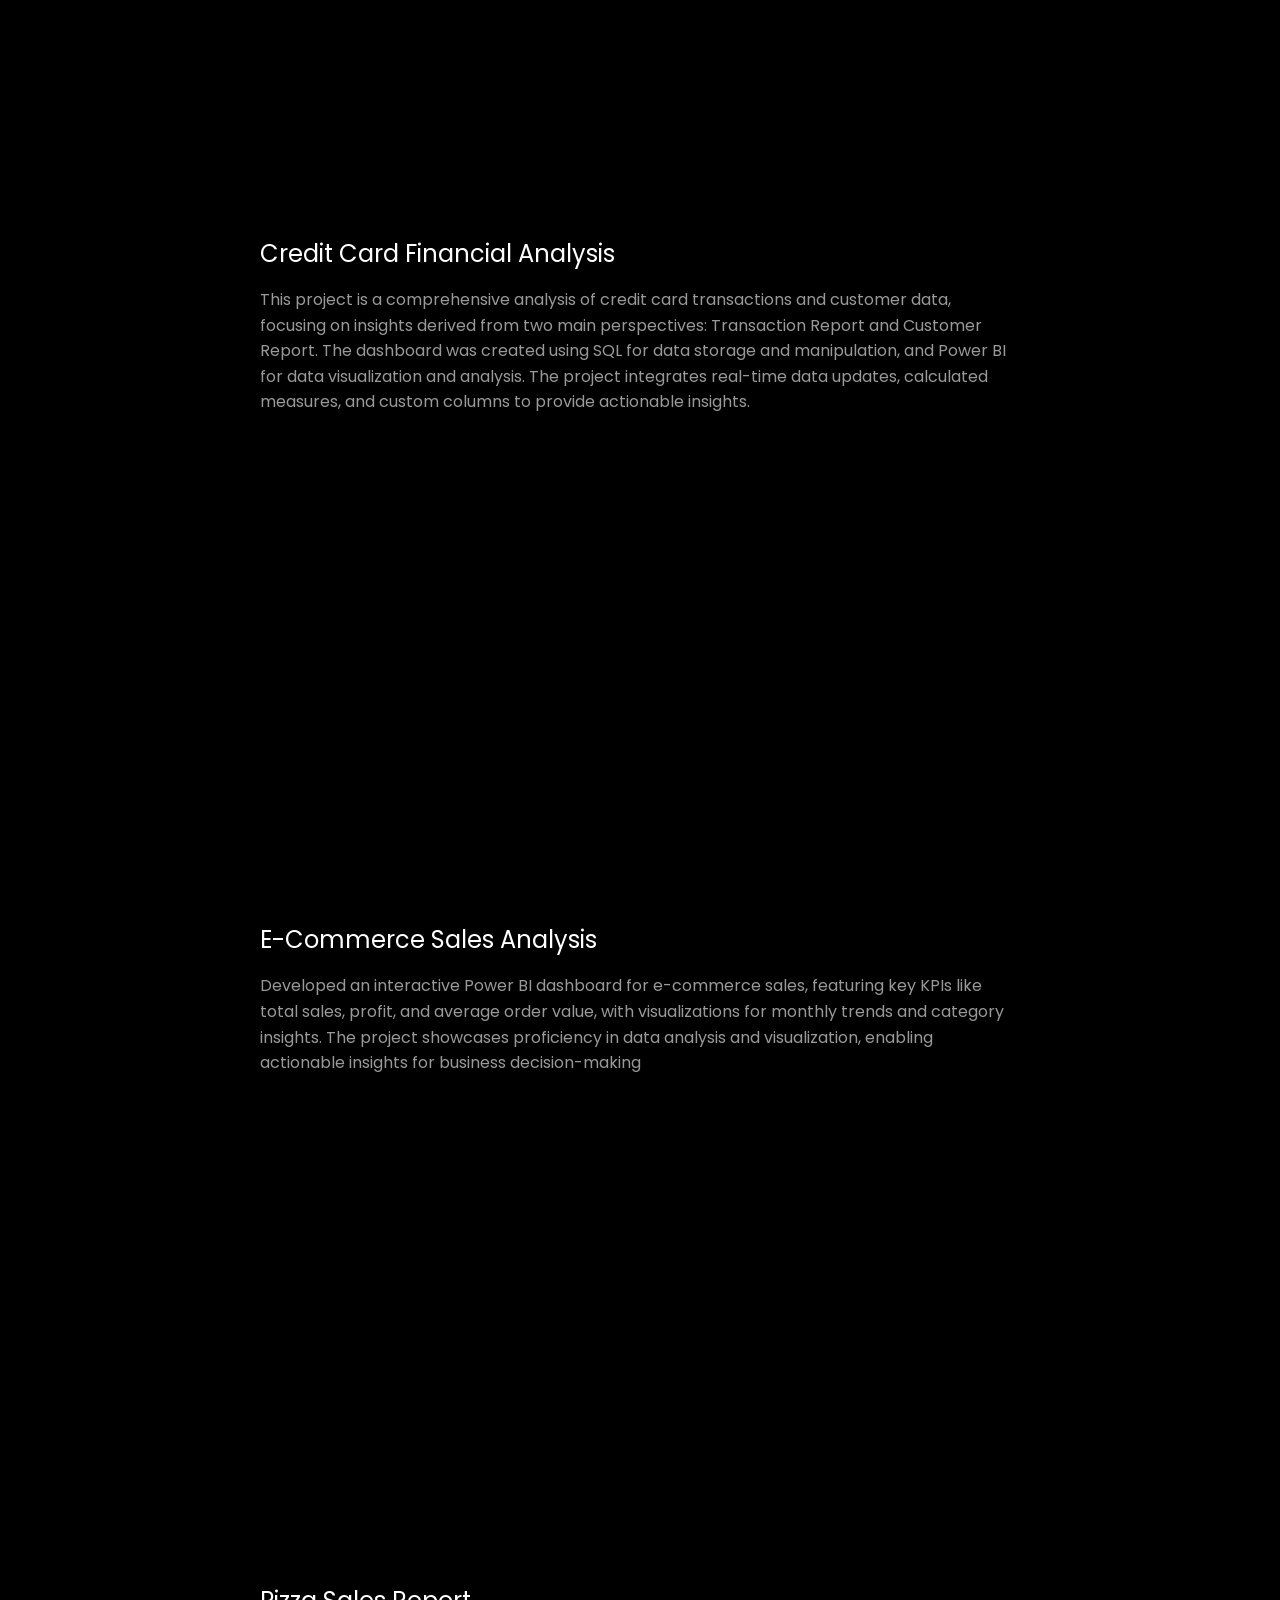
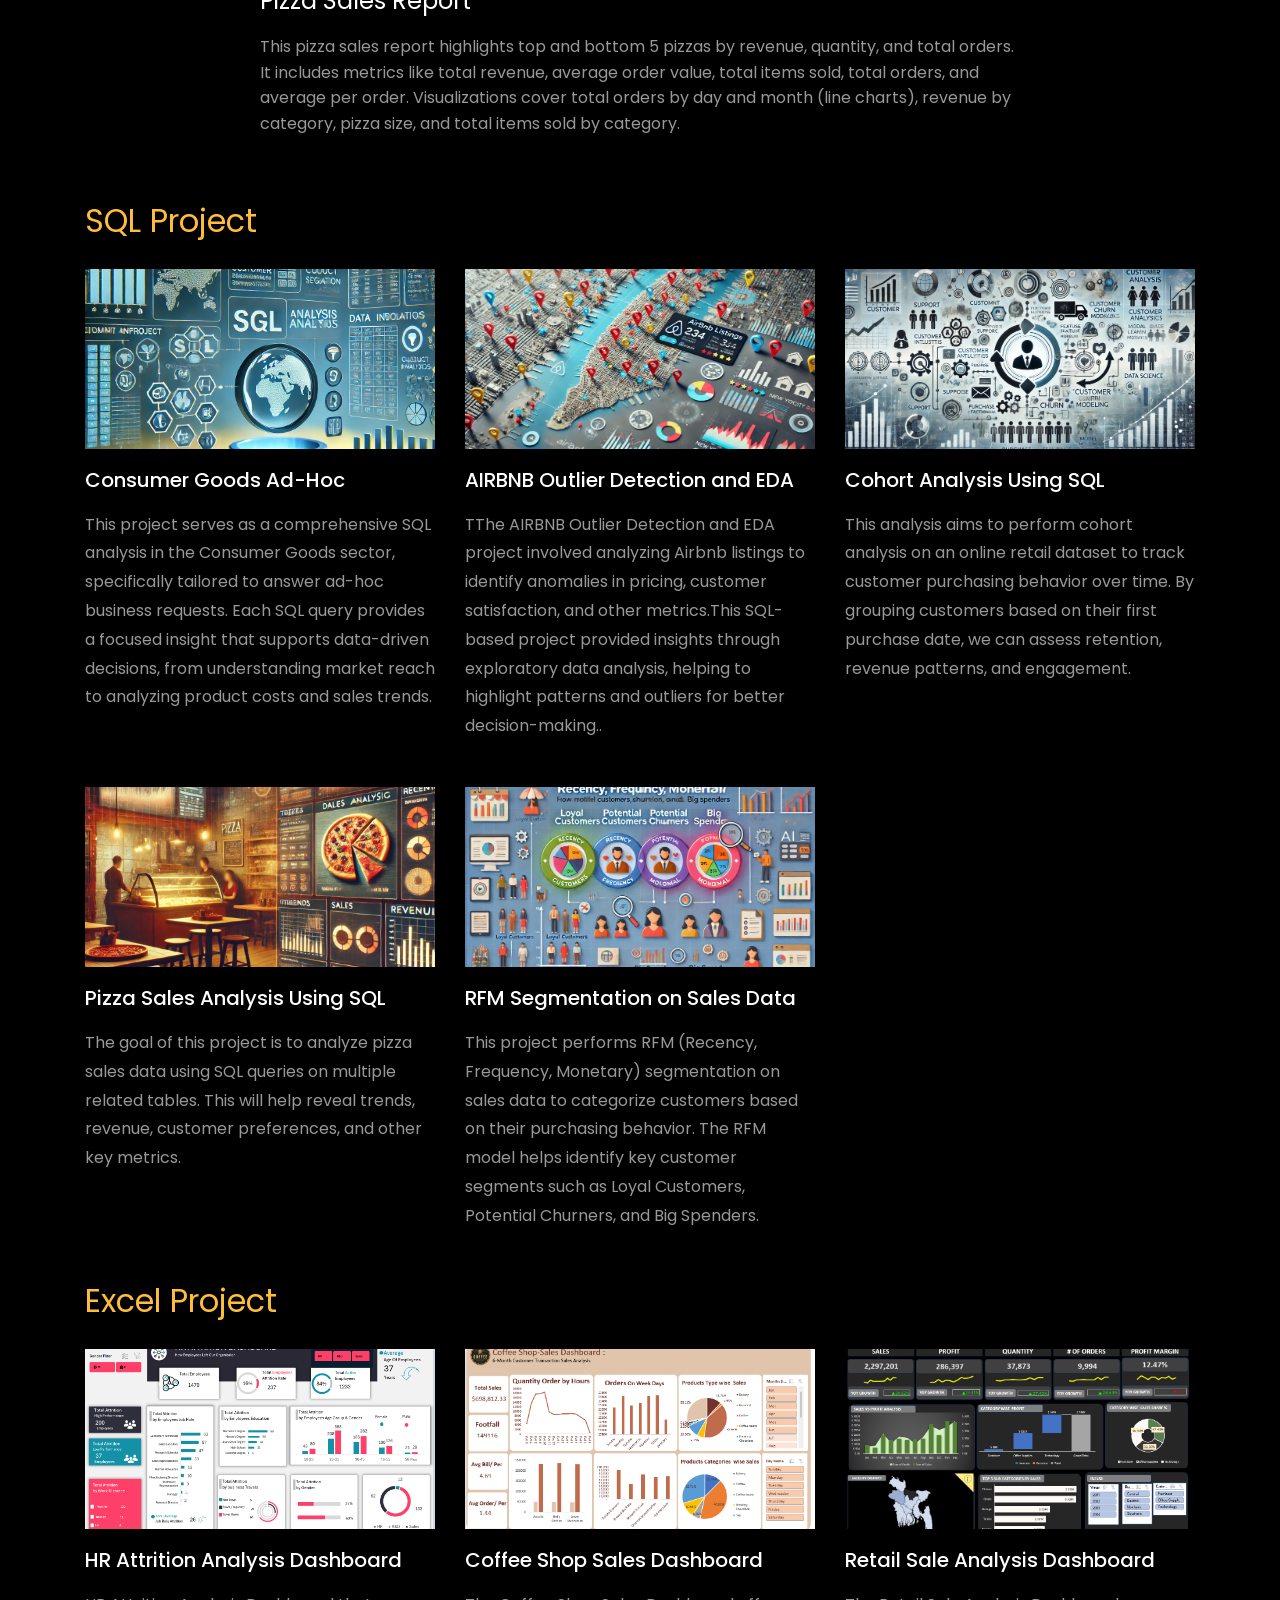
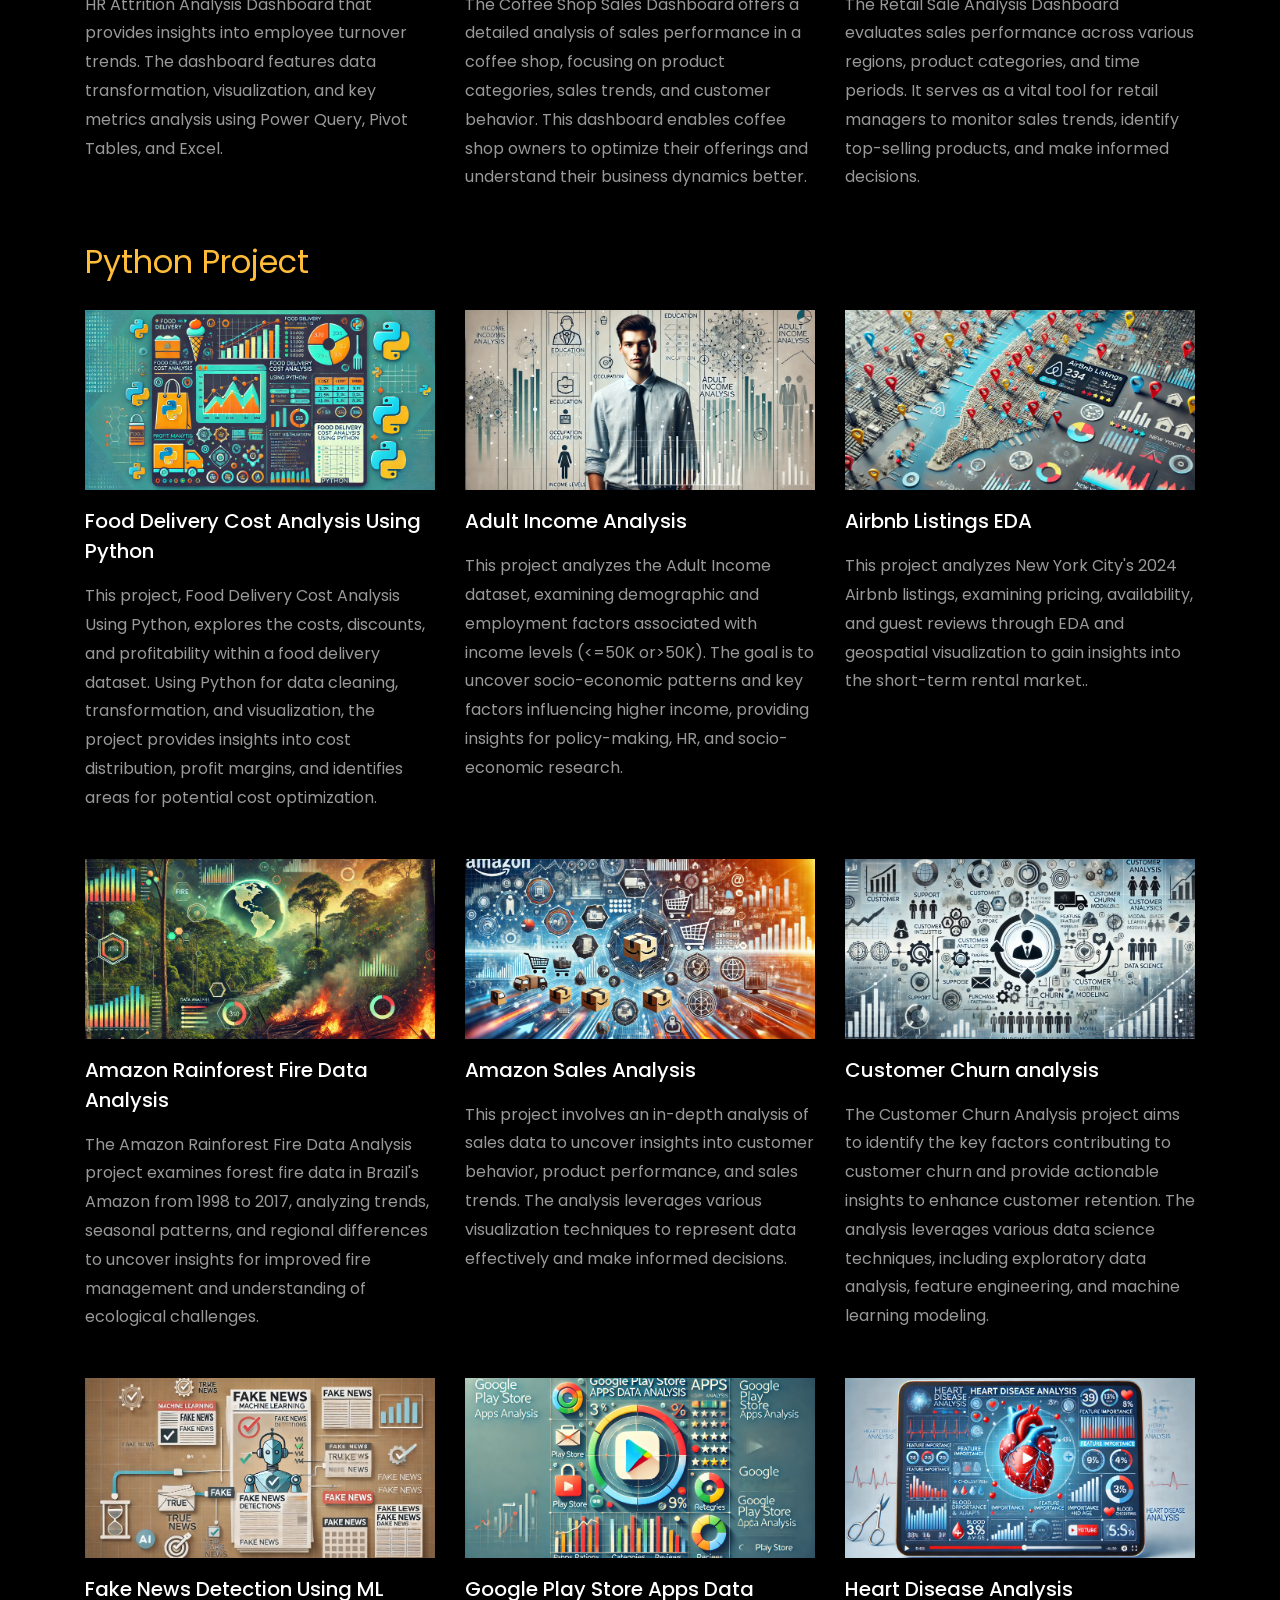
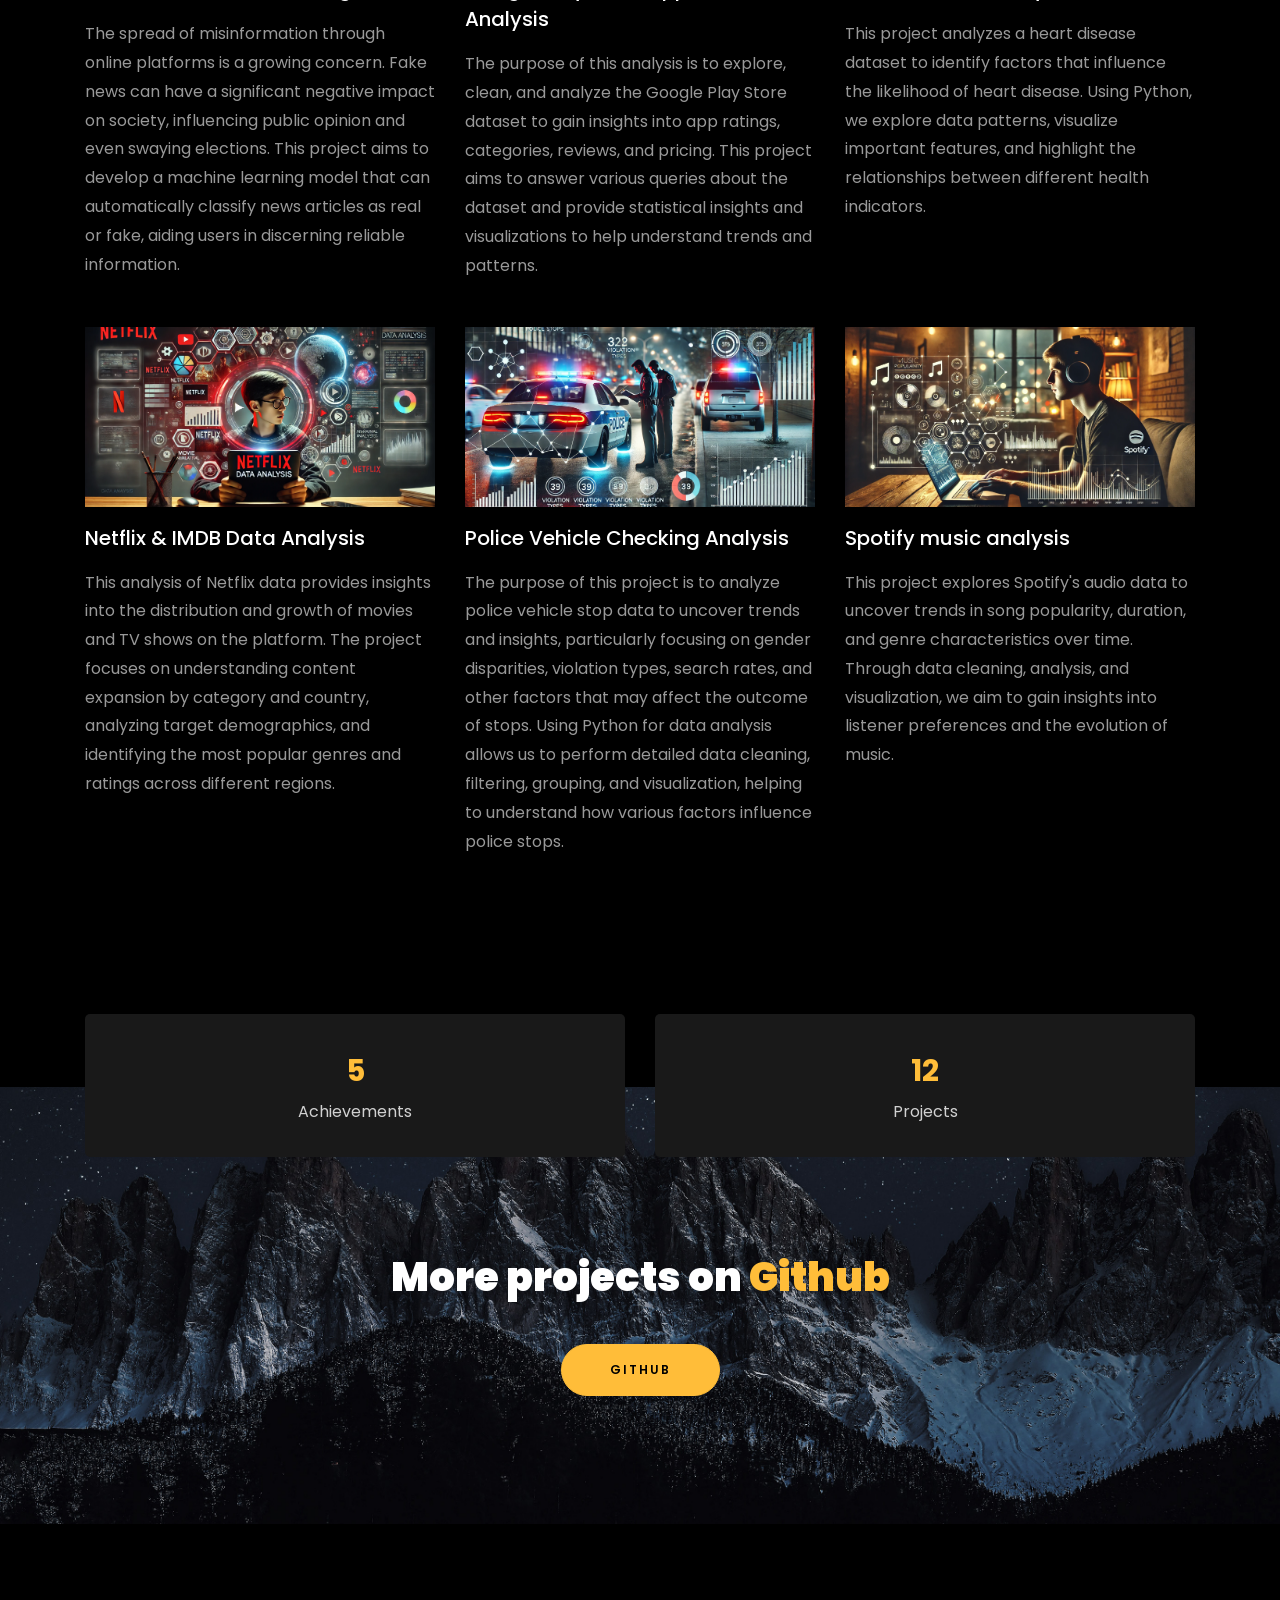
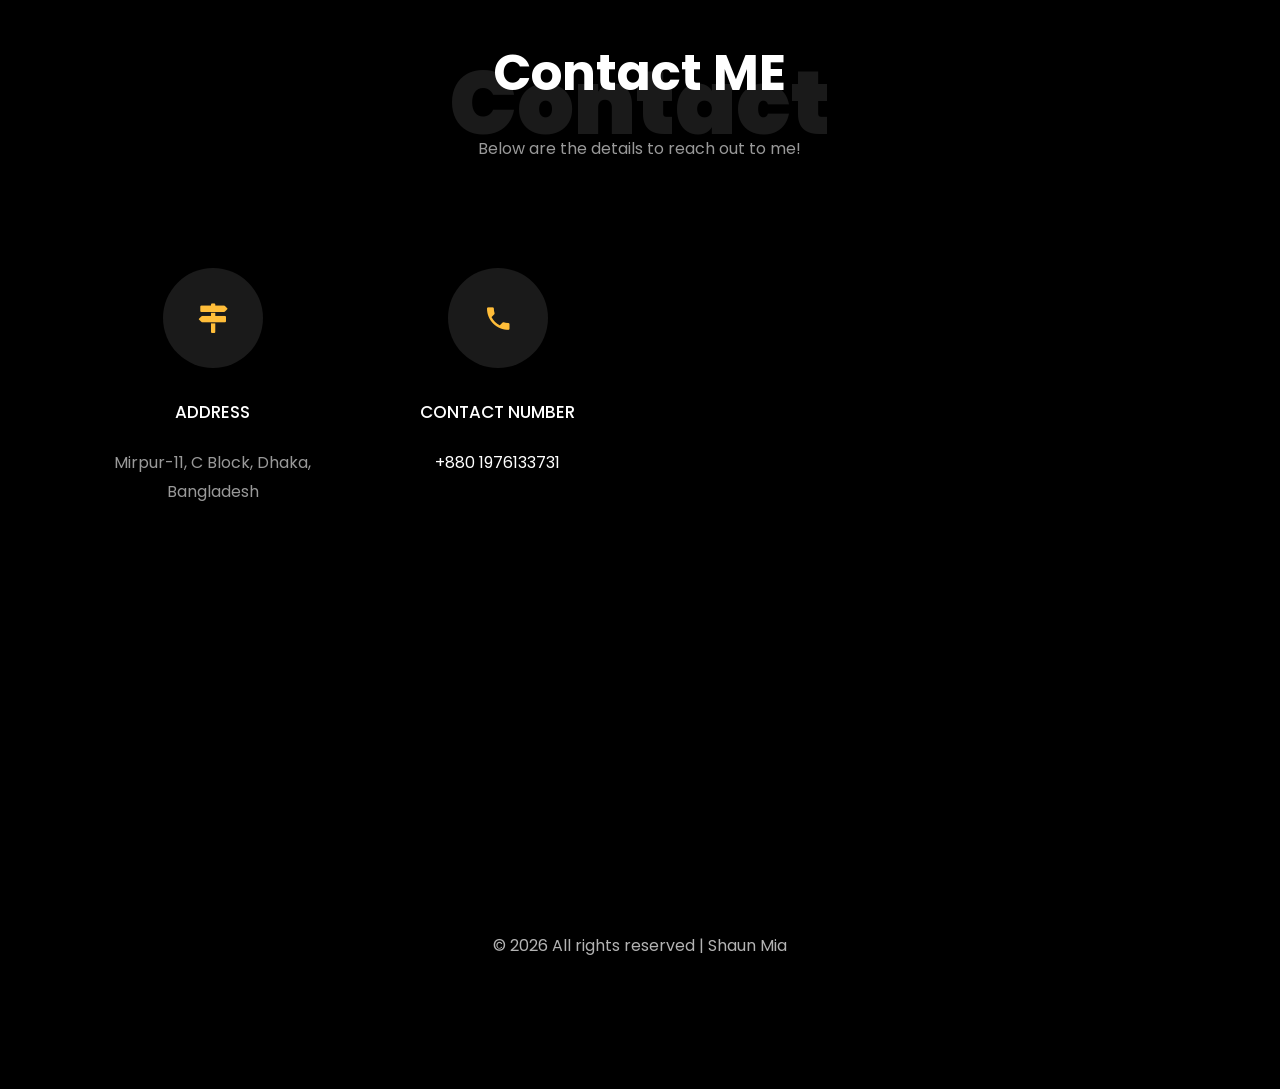
==== commit a625a8a8: "Update index.html" ====
--- a/index.html
+++ b/index.html
@@ -194,7 +194,7 @@
 										class="btn btn-primary py-3 px-4">LinkedIn</a>
 									<a href="https://github.com/shaun-mia"
 										class="btn btn-white btn-outline-white py-3 px-4">GitHub</a>
-									<a href="https://docs.google.com/document/d/1f9W-61_WpERIZ29ikjb4a8cEMuUPXyDB/edit?usp=sharing&ouid=106209587651246225417&rtpof=true&sd=true"
+									<a href="https://drive.google.com/file/d/1jwU0zT40rVwWRA-0Scr2kVKDJMO2IfaT/view?usp=sharing"
 										class="btn btn-white btn-outline-white py-3 px-4">Resume</a>
 								</p>
 							</div>
@@ -375,7 +375,7 @@
 			</div>
 			<div class="row justify-content-center mt-5">
 				<div class="col-md-6 text-center ftco-animate">
-					<p><a href="https://docs.google.com/document/d/1f9W-61_WpERIZ29ikjb4a8cEMuUPXyDB/edit?usp=sharing&ouid=106209587651246225417&rtpof=true&sd=true"
+					<p><a href="https://drive.google.com/file/d/1jwU0zT40rVwWRA-0Scr2kVKDJMO2IfaT/view?usp=sharing"
 							class="btn btn-primary py-4 px-5">Download CV</a></p>
 				</div>
 			</div>
@@ -1188,7 +1188,7 @@
 							<span class="icon-globe"></span>
 						</a>
 						<h3 class="mb-4">Download Resume</h3>
-						<p><a href="https://docs.google.com/document/d/1f9W-61_WpERIZ29ikjb4a8cEMuUPXyDB/edit?usp=sharing&ouid=106209587651246225417&rtpof=true&sd=true"
+						<p><a href="https://drive.google.com/file/d/1jwU0zT40rVwWRA-0Scr2kVKDJMO2IfaT/view?usp=sharing"
 								target="_blank">Resume Link</a>
 						</p>
 					</div>
@@ -1267,4 +1267,4 @@
 
 </body>
 
-</html>+</html>
